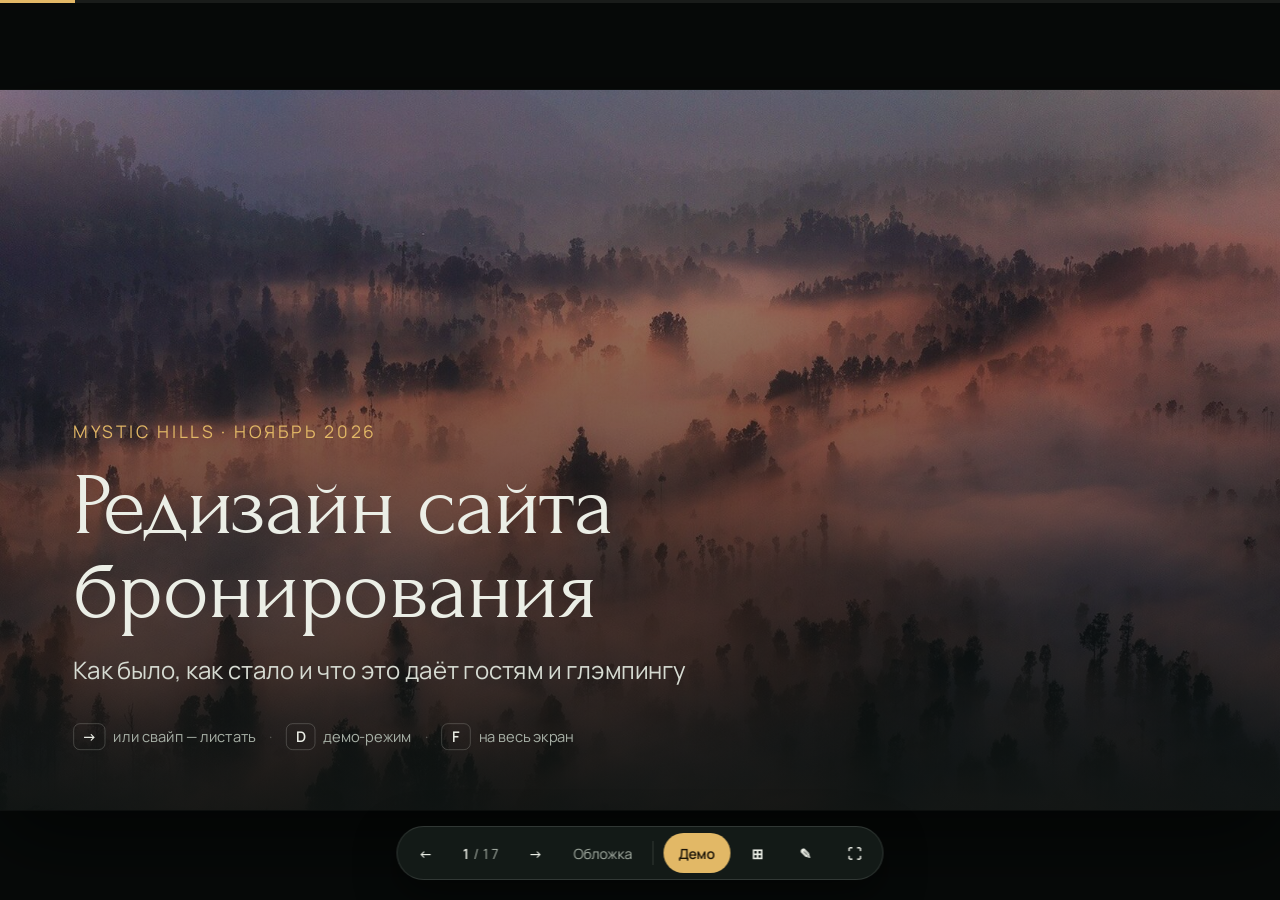
==== index.html @ a3c0964b "Свайпы в презентации: палец, мышь и трекпад, анимация сдвига по направлению Co-Authored-By: Claude F" ====
<!DOCTYPE html>
<html lang="ru">
<head>
<meta charset="utf-8">
<meta name="viewport" content="width=device-width, initial-scale=1, viewport-fit=cover">
<title>Mystic Hills — редизайн сайта бронирования</title>
<meta name="description" content="Презентация редизайна сайта глэмпинга Mystic Hills: как было, как стало, и живой демо-прототип нового сайта.">
<meta property="og:title" content="Mystic Hills — редизайн сайта бронирования">
<meta property="og:description" content="Как было, как стало и что это даёт гостям и глэмпингу. С демо-режимом.">
<meta property="og:image" content="assets/img/hero.jpg">
<link rel="icon" href="assets/img/favicon.svg" type="image/svg+xml">
<link rel="preconnect" href="https://fonts.googleapis.com">
<link rel="preconnect" href="https://fonts.gstatic.com" crossorigin>
<link rel="stylesheet" href="https://fonts.googleapis.com/css2?family=Forum&family=Manrope:wght@400;500;600;700&display=swap">
<link rel="stylesheet" href="assets/css/deck.css?v=3">
</head>
<body>

<div class="progress"><div class="progress__bar" id="progress"></div></div>

<div class="viewport" id="viewport">
  <div class="stage" id="stage">

    <!-- 1 -->
    <section class="slide slide--cover" data-label="Обложка" data-notes="Редизайн сайта бронирования. Сравниваем текущий сайт и новый прототип, затем — преимущества и открытые вопросы.">
      <img src="assets/img/hero.jpg" alt="" class="cover__img">
      <div class="cover__shade"></div>
      <div class="cover__in">
        <div class="eyebrow-xl eyebrow-xl--acc">Mystic Hills · ноябрь 2026</div>
        <h1 class="t1">Редизайн сайта бронирования</h1>
        <p class="cover__lead">Как было, как стало и что это даёт гостям и глэмпингу</p>
        <div class="cover__hint">
          <span class="key">→</span> или свайп — листать <span class="sep">·</span> <span class="key">D</span> демо-режим <span class="sep">·</span> <span class="key">F</span> на весь экран
        </div>
      </div>
    </section>

    <!-- 2 -->
    <section class="slide slide--pad slide--grid2a" data-label="Текущий сайт" data-notes="Пять барьеров на пути гостя к оплате. Каждый из них далее показан на сравнении экранов.">
      <div class="col col--40">
        <div class="eyebrow-xl">Текущий сайт</div>
        <h2 class="t2 t2--lg">Что мешает гостю дойти до оплаты</h2>
        <div class="frame frame--fixed"><img src="assets/img/old/old-prozhivanie.jpg" alt="Текущий каталог" class="shot" style="height:100%;object-position:0 6%"></div>
      </div>
      <ol class="nlist nlist--top">
        <li><span class="num">01</span><span>Бронирование вынесено на отдельную страницу с пустым виджетом Bnovo</span></li>
        <li><span class="num">02</span><span>11 домиков без фильтров, одинаковые кнопки «Подробнее»</span></li>
        <li><span class="num">03</span><span>Занятость не видна до поиска, цена не пересчитывается под даты</span></li>
        <li><span class="num">04</span><span>Допуслуги описаны текстом в правилах, их нельзя добавить к брони</span></li>
        <li><span class="num">05</span><span>Длинные текстовые страницы и мелкий шрифт на телефоне</span></li>
      </ol>
    </section>

    <!-- 3 -->
    <section class="slide slide--pad" data-label="Главная" data-notes="Слева — скриншот текущей главной. Справа — живой прототип: его можно листать прямо в презентации.">
      <div class="head"><h2 class="t2">Главная страница</h2><p class="lead">Один экран вместо плиток-разделов: заголовок, поиск по датам и сразу домики</p></div>
      <div class="two">
        <div class="col">
          <span class="pill pill--was">Было</span>
          <div class="frame"><div class="frame__bar"><i></i><i></i><i></i></div><img src="assets/img/old/old-index.jpg" alt="Текущая главная" class="shot"></div>
        </div>
        <div class="col">
          <span class="pill pill--now">Стало</span>
          <div class="rel">
            <div class="frame"><div class="frame__bar"><i></i><i></i><i></i></div><iframe data-src="demo.html" title="Новая главная" class="web"></iframe></div>
            <div class="phone phone--float"><iframe data-src="demo.html" title="Новая главная, телефон"></iframe></div>
          </div>
        </div>
      </div>
    </section>

    <!-- 4 -->
    <section class="slide slide--pad" data-label="Поиск по датам" data-notes="Форма поиска занимает тот же первый экран, но ведёт в календарь с занятостью, а не в отдельный виджет.">
      <div class="head"><h2 class="t2">Поиск по датам на первом экране</h2><p class="lead lead--700">Заезд, выезд и гости в одной панели; поле промокода перенесено на шаг оплаты</p></div>
      <div class="two">
        <div class="col">
          <span class="pill pill--was">Было</span>
          <div class="frame frame--560"><img src="assets/img/old/old-index.jpg" alt="Текущий поиск" class="shot" style="height:100%;object-position:0 10%"></div>
          <p class="note">Четыре поля и кнопка «Показать наличие». Даты по умолчанию — ближайшая ночь, гостей — один.</p>
        </div>
        <div class="col">
          <span class="pill pill--now">Стало</span>
          <div class="frame frame--560"><iframe data-src="demo.html" title="Новый поиск" class="web web--900"></iframe></div>
          <p class="note">Панель запоминает выбор: после дат карточки домиков показывают цену за весь период и занятость.</p>
        </div>
      </div>
    </section>

    <!-- 5 -->
    <section class="slide slide--pad" data-label="Каталог домиков" data-notes="Каталог на главной, а не на отдельной странице. Быстрые фильтры — чипы над сеткой.">
      <div class="head"><h2 class="t2">Каталог домиков</h2><p class="lead">Крупное фото, тип, вместимость и цена за выбранные даты в каждой карточке</p></div>
      <div class="two">
        <div class="col">
          <span class="pill pill--was">Было</span>
          <div class="frame"><div class="frame__bar"><i></i><i></i><i></i></div><img src="assets/img/old/old-prozhivanie.jpg" alt="Текущий каталог" class="shot" style="object-position:0 4%"></div>
        </div>
        <div class="col">
          <span class="pill pill--now">Стало</span>
          <div class="rel">
            <div class="frame"><div class="frame__bar"><i></i><i></i><i></i></div><iframe data-src="demo.html?scroll=houses" title="Новый каталог" class="web"></iframe></div>
            <div class="phone phone--float"><iframe data-src="demo.html?scroll=houses" title="Новый каталог, телефон"></iframe></div>
          </div>
        </div>
      </div>
    </section>

    <!-- 6 -->
    <section class="slide slide--pad slide--text2phones" data-label="Фильтры" data-notes="На старом сайте фильтров нет. Новая панель — шесть групп, результат пересчитывается сразу.">
      <div class="col col--36">
        <span class="pill pill--now">Новое</span>
        <h2 class="t2">Фильтры каталога</h2>
        <p class="text">На текущем сайте выбор домика — чтение одиннадцати описаний подряд. Теперь гость отсекает лишнее за пару касаний.</p>
        <ul class="ulist">
          <li>Количество гостей</li>
          <li>Можно с собакой или другим питомцем</li>
          <li>Купель, сауна, видовая ванна</li>
          <li>Тип дома: сфера, лодж, вилла, дзен…</li>
          <li>Цена за ночь</li>
          <li>Для двоих / романтика</li>
        </ul>
      </div>
      <div class="phone-wrap phone-wrap--pt"><div class="phone"><iframe data-src="demo.html?scroll=houses" title="Быстрые фильтры"></iframe></div></div>
      <div class="phone-wrap phone-wrap--pt"><div class="phone"><iframe data-src="demo.html?view=filters" title="Панель фильтров"></iframe></div></div>
    </section>

    <!-- 7 -->
    <section class="slide slide--pad" data-label="Карточка домика" data-notes="Старая карточка — длинная страница с плитками оснащения и правилами. Новая — галерея, факты, оснащение и кнопка бронирования внизу экрана.">
      <div class="head"><h2 class="t2">Карточка домика</h2><p class="lead">Галерея, оснащение и цена за даты; кнопка «Забронировать» всегда на экране</p></div>
      <div class="grid-1-2p">
        <div class="col">
          <span class="pill pill--was">Было</span>
          <div class="frame"><img src="assets/img/old/old-sfera.jpg" alt="Текущая страница Сферы" class="shot" style="height:100%"></div>
        </div>
        <div class="col">
          <span class="pill pill--now">Стало</span>
          <div class="phone-wrap"><div class="phone"><iframe data-src="demo.html?view=house&amp;house=sfera" title="Сфера"></iframe></div></div>
        </div>
        <div class="col">
          <span class="pill pill--ghost"></span>
          <div class="phone-wrap"><div class="phone"><iframe data-src="demo.html?view=house&amp;house=lodzh&amp;dates=1" title="Лодж с датами"></iframe></div></div>
        </div>
      </div>
    </section>

    <!-- 8 -->
    <section class="slide slide--pad slide--text2phones" data-label="Календарь" data-notes="Занятые дни зачёркнуты до выбора. После дат — список свободных домиков с ценой за весь период. Занятость пока условная, нужна синхронизация с Bnovo.">
      <div class="col col--36">
        <span class="pill pill--now">Новое</span>
        <h2 class="t2">Календарь и занятость</h2>
        <p class="text">Гость видит занятые дни ещё до выбора домика. Минимальный срок и цена за период считаются автоматически.</p>
        <ul class="ulist">
          <li>Два месяца на экране, занятые даты зачёркнуты</li>
          <li>Выбор диапазона двумя касаниями</li>
          <li>Домики, занятые на эти даты, уходят вниз списка</li>
          <li>Данные о занятости — из Bnovo после интеграции</li>
        </ul>
      </div>
      <div class="phone-wrap phone-wrap--pt"><div class="phone"><iframe data-src="demo.html?view=booking&amp;step=0&amp;house=sfera-kupel" title="Шаг 1 — даты"></iframe></div></div>
      <div class="phone-wrap phone-wrap--pt"><div class="phone"><iframe data-src="demo.html?view=booking&amp;step=1&amp;dates=1" title="Шаг 2 — домик"></iframe></div></div>
    </section>

    <!-- 9 -->
    <section class="slide slide--pad slide--grid1-640" data-label="Бронирование: было" data-notes="Сейчас страница бронирования — заголовок, текст о тарифе и пустой виджет. Выбор домика, гостей и оплата происходят уже на стороне Bnovo.">
      <div class="col">
        <span class="pill pill--was">Было</span>
        <div class="frame frame--800"><div class="frame__bar"><i></i><i></i><i></i></div><img src="assets/img/old/old-booking.jpg" alt="Текущая страница бронирования" class="shot shot--764"></div>
      </div>
      <div class="col col--36" style="padding-top:58px">
        <h2 class="t2">Бронирование: как сейчас</h2>
        <ul class="ulist ulist--20">
          <li>Отдельная страница, на которую гость попадает с любого раздела</li>
          <li>До нажатия «Найти» экран пустой: ни домиков, ни цен</li>
          <li>Дальнейшие шаги — во внешнем виджете, без фото и описаний</li>
          <li>Баня, самовар, украшение домика бронируются по телефону</li>
        </ul>
      </div>
    </section>

    <!-- 10 -->
    <section class="slide slide--pad" data-label="Бронирование: пять шагов" data-notes="Даты → домик → гости → дополнения → оплата. Прогресс сверху, итог снизу. Все шаги внутри сайта.">
      <div class="head">
        <div class="col"><span class="pill pill--now">Стало</span><h2 class="t2">Бронирование: пять шагов внутри сайта</h2></div>
        <p class="lead lead--620">Даты · Домик · Гости · Дополнения · Оплата. Итоговая сумма пересчитывается на каждом шаге</p>
      </div>
      <div class="phones4">
        <div class="col col--16"><div class="cap">Шаг 3 · Гости</div><div class="phone-wrap"><div class="phone"><iframe data-src="demo.html?view=booking&amp;step=2&amp;house=sfera-kupel&amp;dates=1" title="Шаг 3 — гости"></iframe></div></div></div>
        <div class="col col--16"><div class="cap">Шаг 4 · Дополнения</div><div class="phone-wrap"><div class="phone"><iframe data-src="demo.html?view=booking&amp;step=3&amp;house=sfera-kupel&amp;dates=1&amp;extras=1" title="Шаг 4 — дополнения"></iframe></div></div></div>
        <div class="col col--16"><div class="cap">Шаг 5 · Оплата</div><div class="phone-wrap"><div class="phone"><iframe data-src="demo.html?view=booking&amp;step=4&amp;house=sfera-kupel&amp;dates=1&amp;extras=1&amp;name=1" title="Шаг 5 — оплата"></iframe></div></div></div>
        <div class="col col--16"><div class="cap">Подтверждение</div><div class="phone-wrap"><div class="phone"><iframe data-src="demo.html?view=booking&amp;step=5&amp;house=sfera-kupel&amp;dates=1&amp;extras=1&amp;name=1&amp;no=1" title="Подтверждение"></iframe></div></div></div>
      </div>
    </section>

    <!-- 11 -->
    <section class="slide slide--pad slide--grid1-328" data-label="Допуслуги" data-notes="Дополнения встроены в бронь: баня, самовар, украшение, травы в купель, пикник, проектор, поздний заезд. Это прямой рост среднего чека без звонков администратору.">
      <div class="col col--36">
        <span class="pill pill--now">Новое</span>
        <h2 class="t2">Дополнения к отдыху в процессе брони</h2>
        <p class="text">Сейчас эти услуги упомянуты в правилах пребывания и заказываются по телефону. В новом флоу они добавляются одним касанием и попадают в итог.</p>
        <div class="prices">
          <div class="prices__r"><span>Баня на озере, 2 часа</span><span class="muted">7 000 ₽</span></div>
          <div class="prices__r"><span>Набор для пикника</span><span class="muted">3 000 ₽</span></div>
          <div class="prices__r"><span>Самовар на дровах</span><span class="muted">2 000 ₽</span></div>
          <div class="prices__r"><span>Проектор в домик</span><span class="muted">2 000 ₽ / сутки</span></div>
          <div class="prices__r prices__r--last"><span>Романтическое украшение</span><span class="muted">3 000 ₽</span></div>
          <div class="prices__r prices__r--last"><span>Поздний заезд</span><span class="muted">1 500 ₽</span></div>
        </div>
        <p class="note">Цены — с текущего сайта, уточняются перед запуском.</p>
      </div>
      <div class="phone-wrap phone-wrap--pt"><div class="phone"><iframe data-src="demo.html?view=booking&amp;step=3&amp;house=lodzh&amp;dates=1&amp;extras=1" title="Дополнения"></iframe></div></div>
    </section>

    <!-- 12 -->
    <section class="slide slide--pad" data-label="Баня" data-notes="Баня на старом сайте — страница правил без фото и цены. Теперь это раздел главной: фото, время, стоимость и кнопка в бронь.">
      <div class="head"><h2 class="t2">Баня на озере</h2><p class="lead">Фото, часы работы и цена на одном экране; правила — отдельной ссылкой</p></div>
      <div class="two">
        <div class="col"><span class="pill pill--was">Было</span><div class="frame"><div class="frame__bar"><i></i><i></i><i></i></div><img src="assets/img/old/old-banya.jpg" alt="Текущая страница бани" class="shot"></div></div>
        <div class="col"><span class="pill pill--now">Стало</span><div class="frame"><div class="frame__bar"><i></i><i></i><i></i></div><iframe data-src="demo.html?scroll=banya" title="Баня" class="web"></iframe></div></div>
      </div>
    </section>

    <!-- 13 -->
    <section class="slide slide--pad" data-label="Ресторан" data-notes="Ресторан: вместо длинной страницы с галереей — компактный блок с режимом, завтраками, доставкой в домик и ссылкой на меню.">
      <div class="head"><h2 class="t2">Ресторан</h2><p class="lead">Режим работы, завтраки и доставка в домик — цифрами, а не абзацами</p></div>
      <div class="two">
        <div class="col"><span class="pill pill--was">Было</span><div class="frame"><div class="frame__bar"><i></i><i></i><i></i></div><img src="assets/img/old/old-cafe.jpg" alt="Текущая страница ресторана" class="shot" style="object-position:0 12%"></div></div>
        <div class="col">
          <span class="pill pill--now">Стало</span>
          <div class="rel">
            <div class="frame"><div class="frame__bar"><i></i><i></i><i></i></div><iframe data-src="demo.html?scroll=cafe" title="Ресторан" class="web"></iframe></div>
            <div class="phone phone--float"><iframe data-src="demo.html?scroll=cafe" title="Ресторан, телефон"></iframe></div>
          </div>
        </div>
      </div>
    </section>

    <!-- 14 -->
    <section class="slide slide--pad" data-label="Контакты" data-notes="Блок «Как добраться» на старом сайте повторяется на каждой странице вместе с реквизитами. Теперь — один раздел с маршрутом, телефонами и мессенджерами.">
      <div class="head"><h2 class="t2">Контакты и как добраться</h2><p class="lead">Маршрут, телефоны и мессенджеры в одном блоке; реквизиты — в подвале</p></div>
      <div class="two">
        <div class="col"><span class="pill pill--was">Было</span><div class="frame"><div class="frame__bar"><i></i><i></i><i></i></div><img src="assets/img/old/old-index.jpg" alt="Текущий блок контактов" class="shot" style="object-position:0 62%"></div></div>
        <div class="col"><span class="pill pill--now">Стало</span><div class="frame"><div class="frame__bar"><i></i><i></i><i></i></div><iframe data-src="demo.html?scroll=contacts" title="Контакты" class="web"></iframe></div></div>
      </div>
    </section>

    <!-- 15 -->
    <section class="slide slide--pad" data-label="Мобильная версия" data-notes="Весь путь гостя проходится на телефоне: главная, каталог, домик, оплата. Кнопки не меньше 44 пикселей, итог брони всегда внизу экрана.">
      <div class="head"><h2 class="t2">Мобильная версия как основа</h2><p class="lead lead--700">Весь путь от главной до оплаты проходится одной рукой</p></div>
      <div class="phones4">
        <div class="col col--16"><div class="cap">Главная</div><div class="phone-wrap"><div class="phone"><iframe data-src="demo.html" title="Главная"></iframe></div></div></div>
        <div class="col col--16"><div class="cap">Меню</div><div class="phone-wrap"><div class="phone"><iframe data-src="demo.html?view=menu" title="Меню"></iframe></div></div></div>
        <div class="col col--16"><div class="cap">Домик</div><div class="phone-wrap"><div class="phone"><iframe data-src="demo.html?view=house&amp;house=dzen&amp;dates=1" title="Домик"></iframe></div></div></div>
        <div class="col col--16"><div class="cap">Оплата</div><div class="phone-wrap"><div class="phone"><iframe data-src="demo.html?view=booking&amp;step=4&amp;house=dzen&amp;dates=1&amp;name=1" title="Оплата"></iframe></div></div></div>
      </div>
    </section>

    <!-- 16 -->
    <section class="slide slide--pad slide--alt slide--feats" data-label="Преимущества" data-notes="Итог по гостю и по бизнесу. Главное — весь путь до оплаты внутри сайта и допуслуги в чеке.">
      <h2 class="t2 t2--lg">Преимущества нового дизайна</h2>
      <div class="feats">
        <div class="feat"><div class="feat__t">Путь до оплаты внутри сайта</div><p>Пять понятных шагов вместо перехода во внешний виджет без фото и описаний.</p></div>
        <div class="feat"><div class="feat__t">Занятость и цена видны сразу</div><p>Календарь с занятыми днями, цена за период в каждой карточке, занятые домики уходят вниз.</p></div>
        <div class="feat"><div class="feat__t">Фильтры вместо чтения 11 описаний</div><p>Гости, питомцы, купель или сауна, тип дома, цена, романтика.</p></div>
        <div class="feat"><div class="feat__t">Допуслуги в чеке</div><p>Баня, самовар, украшение и пикник добавляются при бронировании, а не по звонку администратору.</p></div>
        <div class="feat"><div class="feat__t">Телефон как основной экран</div><p>Крупные кнопки, итог брони закреплён внизу, один сайт для всех устройств.</p></div>
        <div class="feat"><div class="feat__t">Единый стиль и меньше страниц</div><p>Одна длинная главная с якорным меню вместо восьми разделов с повторяющимися блоками.</p></div>
      </div>
    </section>

    <!-- 17 -->
    <section class="slide slide--pad slide--grid2b" data-label="Открытые вопросы" data-notes="Что нужно от команды глэмпинга, чтобы довести прототип до запуска.">
      <div class="col col--36">
        <div class="eyebrow-xl eyebrow-xl--acc">Следующий шаг</div>
        <h2 class="t2 t2--lg">Что нужно для запуска</h2>
        <p class="text">Прототип рабочий: все экраны и шаги бронирования кликабельны. Для запуска не хватает данных и нескольких решений.</p>
        <div class="cta-row">
          <button class="cta" data-demo>Открыть демо сайта →</button>
          <a href="demo.html" target="_blank" rel="noopener" class="cta cta--ghost">В новой вкладке</a>
        </div>
        <a href="variants/" class="cta-link">Альтернативные направления главной: «Туман» и «Арт-объект» →</a>
      </div>
      <ol class="nlist nlist--sm">
        <li><span class="num">01</span><span>Интеграция с Bnovo: цены, занятость, передача брони</span></li>
        <li><span class="num">02</span><span>Логика оплаты: полная сумма или предоплата</span></li>
        <li><span class="num">03</span><span>Проверка фото по домикам и снимки купели для Сфер</span></li>
        <li><span class="num">04</span><span>Светлая версия логотипа для тёмного фона</span></li>
        <li><span class="num">05</span><span>Актуальные цены допуслуг и правила отмены</span></li>
      </ol>
    </section>

  </div>
</div>

<!-- панель управления -->
<div class="hud" id="hud">
  <button class="hud__btn" id="prev" title="Назад (←)">←</button>
  <div class="hud__count"><span id="cur">1</span> / <span id="total">17</span></div>
  <button class="hud__btn" id="next" title="Далее (→)">→</button>
  <span class="hud__label" id="label"></span>
  <span class="hud__sep"></span>
  <button class="hud__btn hud__btn--acc" id="demo-btn" data-demo title="Демо-режим (D)">Демо</button>
  <button class="hud__btn" id="overview-btn" title="Все слайды (O)">⊞</button>
  <button class="hud__btn" id="notes-btn" title="Заметки (N)">✎</button>
  <button class="hud__btn" id="fs-btn" title="На весь экран (F)">⛶</button>
</div>

<!-- заметки докладчика -->
<aside class="notes" id="notes" hidden><div class="notes__t">Заметки</div><div id="notes-text"></div></aside>

<!-- обзор слайдов -->
<div class="overview" id="overview" hidden>
  <div class="overview__head"><div class="overview__t">Все слайды</div><button class="hud__btn" id="overview-close">Закрыть</button></div>
  <div class="overview__grid" id="overview-grid"></div>
</div>

<!-- демо-режим -->
<div class="demo" id="demo" hidden>
  <div class="demo__bar">
    <div class="demo__title">Демо-режим · прототип нового сайта</div>
    <div class="demo__devices" id="devices">
      <button data-dev="phone" class="on">Телефон</button>
      <button data-dev="tablet">Планшет</button>
      <button data-dev="desktop">Десктоп</button>
    </div>
    <div class="demo__actions">
      <button class="hud__btn" id="demo-reload" title="Начать заново">↻</button>
      <a class="hud__btn" href="demo.html" target="_blank" rel="noopener">В новой вкладке ↗</a>
      <button class="hud__btn" id="demo-close" title="Закрыть (Esc)">Закрыть ✕</button>
    </div>
  </div>
  <div class="demo__stage" id="demo-stage"><div class="demo__device" id="demo-device"></div></div>
</div>

<div class="toast" id="toast" hidden>Поверните телефон горизонтально — слайды станут крупнее. <button id="toast-close">Понятно</button></div>

<script src="assets/js/deck.js?v=3"></script>
</body>
</html>
---- assets/css/deck.css ----
/* Mystic Hills — презентация. Слайды авторские 1920×1080, масштабируются под окно. */
:root{--bg:#070a09;--slide:#0e1311;--slide2:#161d1a;--fg:#ebeee6;--fg2:#d6dbd2;--fg3:#c9cfc6;--muted:#a7b0a6;--acc:#e2b866;--accfg:#1b1408;--line:rgba(235,238,230,0.14)}
*{box-sizing:border-box}
[hidden]{display:none!important}
html,body{margin:0;height:100%;background:var(--bg);color:var(--fg);-webkit-font-smoothing:antialiased;overflow:hidden}
body{font-family:'Manrope',sans-serif}
a{color:var(--acc);text-decoration:none}
button{font-family:inherit;cursor:pointer}

.progress{position:fixed;top:0;left:0;right:0;height:3px;z-index:30;background:rgba(235,238,230,0.08)}
.progress__bar{height:100%;background:var(--acc);width:0;transition:width .3s}

.slide img{-webkit-user-drag:none;user-drag:none}
.viewport{position:fixed;inset:0;display:flex;align-items:center;justify-content:center;touch-action:none;user-select:none;-webkit-user-select:none}
.stage{position:relative;width:1920px;height:1080px;flex:none;transform-origin:center center;background:var(--slide);box-shadow:0 0 0 1px rgba(235,238,230,0.06),0 40px 120px rgba(0,0,0,0.6)}

.slide{position:absolute;inset:0;width:1920px;height:1080px;background:var(--slide);color:var(--fg);overflow:hidden;opacity:0;visibility:hidden;transition:opacity .35s ease,visibility 0s linear .35s}
.slide.active{opacity:1;visibility:visible;transition:opacity .35s ease}
.slide.active.from-right{animation:inR .4s cubic-bezier(.2,.7,.2,1)}
.slide.active.from-left{animation:inL .4s cubic-bezier(.2,.7,.2,1)}
@keyframes inR{from{transform:translateX(60px);opacity:0}to{transform:none;opacity:1}}
@keyframes inL{from{transform:translateX(-60px);opacity:0}to{transform:none;opacity:1}}
@media (prefers-reduced-motion:reduce){.slide.active.from-right,.slide.active.from-left{animation:none}}
.slide--pad{padding:90px 110px 80px;display:flex;flex-direction:column;gap:36px}
.slide--alt{background:var(--slide2)}

/* типографика */
.serif,.t1,.t2,.num,.feat__t{font-family:'Forum',serif;font-weight:400}
.t1{margin:0;font-size:132px;line-height:0.95;letter-spacing:-0.01em;max-width:1300px}
.t2{margin:0;font-size:68px;line-height:1}
.t2--lg{font-size:76px;line-height:1.02}
.eyebrow-xl{font-size:26px;letter-spacing:0.14em;text-transform:uppercase;color:var(--muted)}
.eyebrow-xl--acc{color:var(--acc);letter-spacing:0.16em}
.lead{margin:0;font-size:28px;color:var(--muted);max-width:760px;text-align:right;text-wrap:pretty}
.lead--700{max-width:700px}.lead--620{max-width:620px}
.text{margin:0;font-size:30px;color:var(--fg2);line-height:1.4;text-wrap:pretty}
.note{margin:0;font-size:28px;color:var(--muted);line-height:1.4;text-wrap:pretty}
.muted{color:var(--muted)}
.cap{font-size:26px;color:var(--muted)}
.head{display:flex;align-items:flex-end;justify-content:space-between;gap:40px}

/* раскладки */
.col{display:flex;flex-direction:column;gap:18px;min-width:0}
.col--16{gap:16px}.col--36{gap:36px}.col--40{gap:40px}
.two{display:grid;grid-template-columns:minmax(0,1fr) minmax(0,1fr);gap:100px}
.rel{position:relative;height:700px}
.slide--grid2a{padding:100px 110px 80px;display:grid;grid-template-columns:760px 1fr;gap:100px;align-items:start}
.slide--grid2b{padding:100px 110px 80px;display:grid;grid-template-columns:minmax(0,1fr) minmax(0,1fr);gap:100px;align-items:start}
.slide--text2phones{display:grid;grid-template-columns:minmax(0,1fr) 328px 328px;gap:80px;align-items:start}
.slide--grid1-640{display:grid;grid-template-columns:1fr 640px;gap:100px;align-items:start}
.slide--grid1-328{display:grid;grid-template-columns:1fr 328px;gap:100px;align-items:start}
.slide--feats{padding:100px 110px 80px;gap:56px}
.grid-1-2p{display:grid;grid-template-columns:minmax(0,1fr) 328px 328px;gap:80px;align-items:start}
.phones4{display:grid;grid-template-columns:repeat(4,328px);justify-content:space-between;align-items:start}

/* метки */
.pill{align-self:flex-start;height:40px;padding:0 18px;border-radius:999px;font-size:24px;font-weight:600;display:inline-flex;align-items:center}
.pill--was{border:1px solid rgba(235,238,230,0.25);color:var(--muted)}
.pill--now{background:var(--acc);color:var(--accfg)}
.pill--ghost{visibility:hidden}

/* рамки */
.frame{height:700px;border-radius:16px;overflow:hidden;border:1px solid var(--line);background:var(--slide2)}
.frame--560{height:560px}.frame--800{height:800px}
.frame--fixed{width:760px;height:520px;margin-top:12px}
.frame__bar{height:36px;background:#1c2320;display:flex;align-items:center;gap:8px;padding:0 14px}
.frame__bar i{width:10px;height:10px;border-radius:50%;background:#3a433f}
.shot{display:block;width:100%;height:664px;object-fit:cover;object-position:top}
.shot--764{height:764px}
.web{width:1280px;height:1064px;transform:scale(0.625);transform-origin:top left;border:0;display:block;background:var(--slide)}
.web--900{height:900px}
.phone{width:410px;height:884px;border-radius:52px;border:10px solid #262d29;background:var(--slide);overflow:hidden;box-shadow:0 30px 80px rgba(0,0,0,0.6)}
.phone iframe{width:390px;height:864px;border:0;display:block;background:var(--slide)}
.phone-wrap{width:328px;height:707px}
.phone-wrap .phone{transform:scale(0.8);transform-origin:top left}
.phone-wrap--pt{padding-top:40px;box-sizing:content-box}
.phone--float{position:absolute;right:-30px;bottom:-30px;transform:scale(0.5);transform-origin:bottom right}

/* списки */
.nlist{margin:0;padding:0;list-style:none;display:flex;flex-direction:column;font-size:32px;line-height:1.35}
.nlist--top{padding-top:88px}
.nlist li{display:grid;grid-template-columns:72px 1fr;gap:16px;padding:30px 0;border-top:1px solid var(--line)}
.nlist li:last-child{border-bottom:1px solid var(--line)}
.nlist .num{font-size:44px;color:var(--acc);line-height:1}
.nlist--sm{font-size:30px;padding-top:12px}
.nlist--sm li{padding:26px 0}
.nlist--sm .num{font-size:40px}
.ulist{margin:0;padding:0;list-style:none;display:flex;flex-direction:column;font-size:30px;line-height:1.35}
.ulist li{padding:18px 0;border-top:1px solid var(--line)}
.ulist li:last-child{border-bottom:1px solid var(--line)}
.ulist--20{color:var(--fg2)}.ulist--20 li{padding:20px 0}
.prices{display:grid;grid-template-columns:1fr 1fr;gap:0 60px;font-size:30px;line-height:1.35}
.prices__r{padding:18px 0;border-top:1px solid var(--line);display:flex;justify-content:space-between;gap:20px}
.prices__r--last{border-bottom:1px solid var(--line)}
.feats{display:grid;grid-template-columns:repeat(3,1fr);gap:48px 80px}
.feat{display:flex;flex-direction:column;gap:14px;padding-top:24px;border-top:1px solid rgba(235,238,230,0.2)}
.feat__t{font-size:40px;line-height:1.1}
.feat p{margin:0;font-size:28px;color:var(--fg3);line-height:1.4;text-wrap:pretty}

/* обложка */
.cover__img{position:absolute;inset:0;width:100%;height:100%;object-fit:cover}
.cover__shade{position:absolute;inset:0;background:linear-gradient(180deg,rgba(14,19,17,0.3) 0%,rgba(14,19,17,0.55) 50%,rgba(14,19,17,0.95) 100%)}
.cover__in{position:absolute;inset:0;padding:100px 110px 90px;display:flex;flex-direction:column;justify-content:flex-end;gap:32px}
.cover__lead{margin:0;font-size:36px;color:var(--fg2);max-width:1100px;text-wrap:pretty}
.cover__hint{margin-top:24px;font-size:22px;color:var(--muted);display:flex;align-items:center;gap:12px}
.key{display:inline-flex;align-items:center;justify-content:center;min-width:44px;height:40px;padding:0 12px;border-radius:10px;border:1px solid rgba(235,238,230,0.3);font-weight:600;color:var(--fg)}
.sep{opacity:.4;margin:0 8px}

/* CTA */
.cta-row{display:flex;gap:16px;margin-top:12px;flex-wrap:wrap}
.cta{height:88px;padding:0 48px;border-radius:999px;border:none;background:var(--acc);color:var(--accfg);font-size:32px;font-weight:600;display:inline-flex;align-items:center;gap:16px}
.cta:hover{background:#ecc97f;color:var(--accfg)}
.cta--ghost{background:transparent;border:1px solid rgba(235,238,230,0.3);color:var(--fg)}
.cta--ghost:hover{background:rgba(235,238,230,0.06);color:var(--fg)}
.cta-link{font-size:26px;color:var(--acc)}
.cta-link:hover{color:#ecc97f}

/* HUD */
.hud{position:fixed;left:50%;bottom:20px;transform:translateX(-50%);z-index:40;display:flex;align-items:center;gap:6px;padding:6px;border-radius:999px;background:rgba(22,29,26,0.9);backdrop-filter:blur(12px);border:1px solid rgba(235,238,230,0.14);box-shadow:0 12px 40px rgba(0,0,0,0.5);transition:opacity .4s;max-width:calc(100vw - 24px);font-size:14px}
.hud.idle{opacity:0;pointer-events:none}
.hud__btn{height:40px;min-width:40px;padding:0 14px;border-radius:999px;border:1px solid transparent;background:transparent;color:var(--fg);font-size:14px;font-weight:600;display:inline-flex;align-items:center;justify-content:center;gap:6px;white-space:nowrap}
.hud__btn:hover{background:rgba(235,238,230,0.08)}
.hud__btn--acc{background:var(--acc);color:var(--accfg)}
.hud__btn--acc:hover{background:#ecc97f}
.hud__count{padding:0 8px;font-variant-numeric:tabular-nums;color:var(--muted)}
.hud__count #cur{color:var(--fg);font-weight:600}
.hud__label{padding:0 10px;color:var(--muted);max-width:220px;overflow:hidden;text-overflow:ellipsis;white-space:nowrap}
.hud__sep{width:1px;height:24px;background:rgba(235,238,230,0.14);margin:0 4px}
@media (max-width:720px){.hud__label,.hud__sep,#notes-btn,#overview-btn{display:none}}

.notes{position:fixed;right:20px;bottom:84px;z-index:35;width:min(420px,calc(100vw - 40px));max-height:40vh;overflow:auto;padding:16px 18px;border-radius:16px;background:rgba(22,29,26,0.96);border:1px solid rgba(235,238,230,0.14);color:var(--fg2);font-size:15px;line-height:1.5;box-shadow:0 12px 40px rgba(0,0,0,0.5)}
.notes__t{font-size:12px;letter-spacing:.12em;text-transform:uppercase;color:var(--acc);margin-bottom:8px}

.overview{position:fixed;inset:0;z-index:50;background:rgba(7,10,9,0.96);backdrop-filter:blur(10px);display:flex;flex-direction:column;overflow:auto}
.overview__head{display:flex;align-items:center;justify-content:space-between;padding:16px 24px;border-bottom:1px solid var(--line);position:sticky;top:0;background:rgba(7,10,9,0.9)}
.overview__t{font-family:'Forum',serif;font-size:24px}
.overview__grid{display:grid;grid-template-columns:repeat(auto-fill,minmax(260px,1fr));gap:20px;padding:24px}
.thumb{display:flex;flex-direction:column;gap:8px;background:none;border:none;color:var(--fg);text-align:left;padding:0}
.thumb__box{position:relative;width:100%;aspect-ratio:16/9;overflow:hidden;border-radius:10px;border:1px solid var(--line);background:var(--slide)}
.thumb.on .thumb__box{border-color:var(--acc);box-shadow:0 0 0 2px var(--acc)}
.thumb__box .slide{opacity:1;visibility:visible;transform-origin:top left;pointer-events:none}
.thumb__cap{font-size:14px;color:var(--muted)}
.thumb__cap b{color:var(--fg);font-weight:600;margin-right:6px}
.thumb .iframe-ph{background:repeating-linear-gradient(135deg,#161d1a 0 12px,#1a221e 12px 24px)}

/* демо-режим */
.demo{position:fixed;inset:0;z-index:60;background:rgba(7,10,9,0.97);display:flex;flex-direction:column}
.demo__bar{flex:none;display:flex;align-items:center;justify-content:space-between;gap:12px;padding:10px 16px;border-bottom:1px solid var(--line);flex-wrap:wrap}
.demo__title{font-family:'Forum',serif;font-size:20px}
.demo__devices{display:flex;gap:4px;padding:4px;border-radius:999px;background:rgba(235,238,230,0.06)}
.demo__devices button{height:36px;padding:0 16px;border-radius:999px;border:none;background:transparent;color:var(--fg);font-size:14px;font-weight:600}
.demo__devices button.on{background:var(--fg);color:var(--slide)}
.demo__actions{display:flex;gap:4px;align-items:center}
.demo__stage{flex:1;min-height:0;display:flex;align-items:center;justify-content:center;padding:16px;overflow:hidden}
.demo__device{flex:none;transform-origin:center center;background:var(--slide);overflow:hidden;box-shadow:0 30px 80px rgba(0,0,0,0.6);transition:width .3s,height .3s,border-radius .3s}
.demo__device iframe{width:100%;height:100%;border:0;display:block;background:var(--slide)}
.demo__device.phone{border-radius:52px;border:10px solid #262d29}
.demo__device.tablet{border-radius:28px;border:12px solid #262d29}
.demo__device.desktop{border-radius:12px;border:1px solid var(--line)}
@media (max-width:720px){.demo__title{display:none}}

.toast{position:fixed;left:12px;right:12px;bottom:84px;z-index:45;padding:12px 16px;border-radius:14px;background:rgba(226,184,102,0.96);color:var(--accfg);font-size:14px;font-weight:600;display:flex;gap:12px;align-items:center;justify-content:space-between}
.toast button{height:32px;padding:0 12px;border-radius:999px;border:none;background:var(--accfg);color:var(--acc);font-weight:600;font-size:13px}
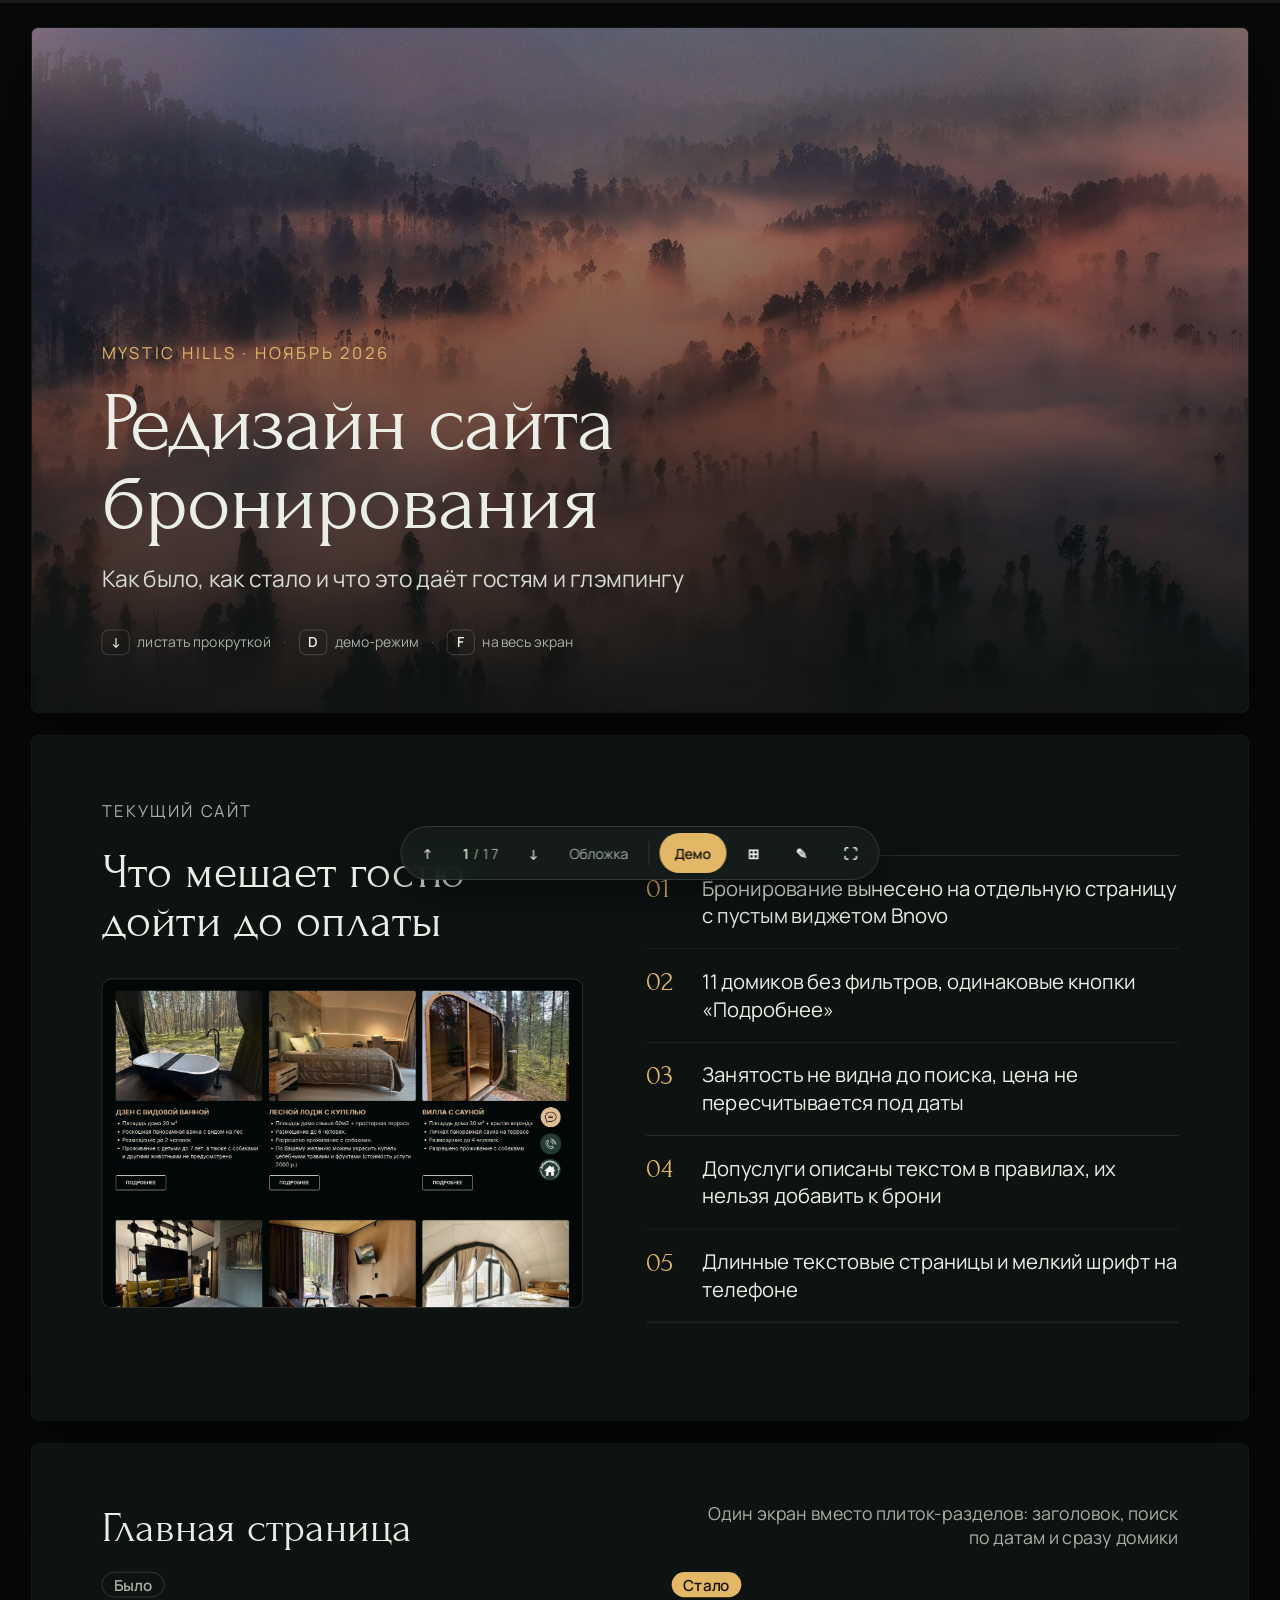
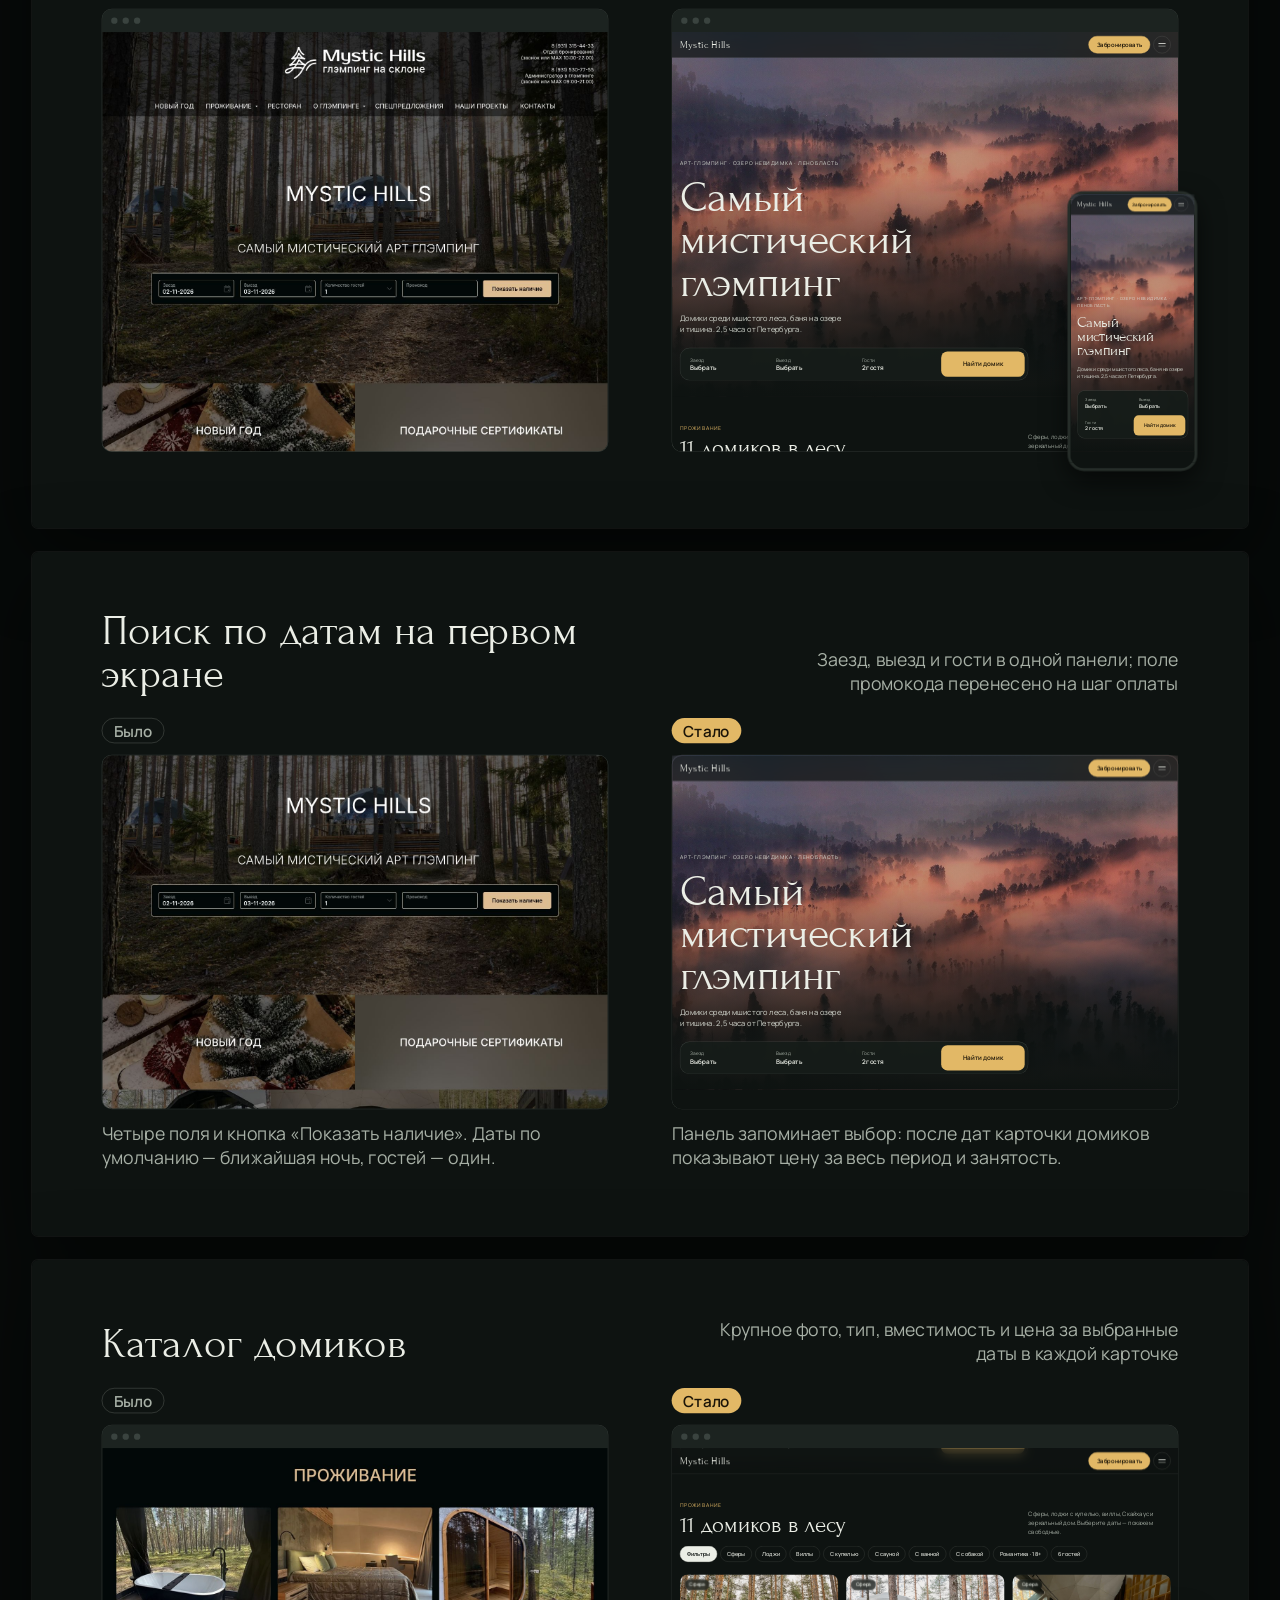
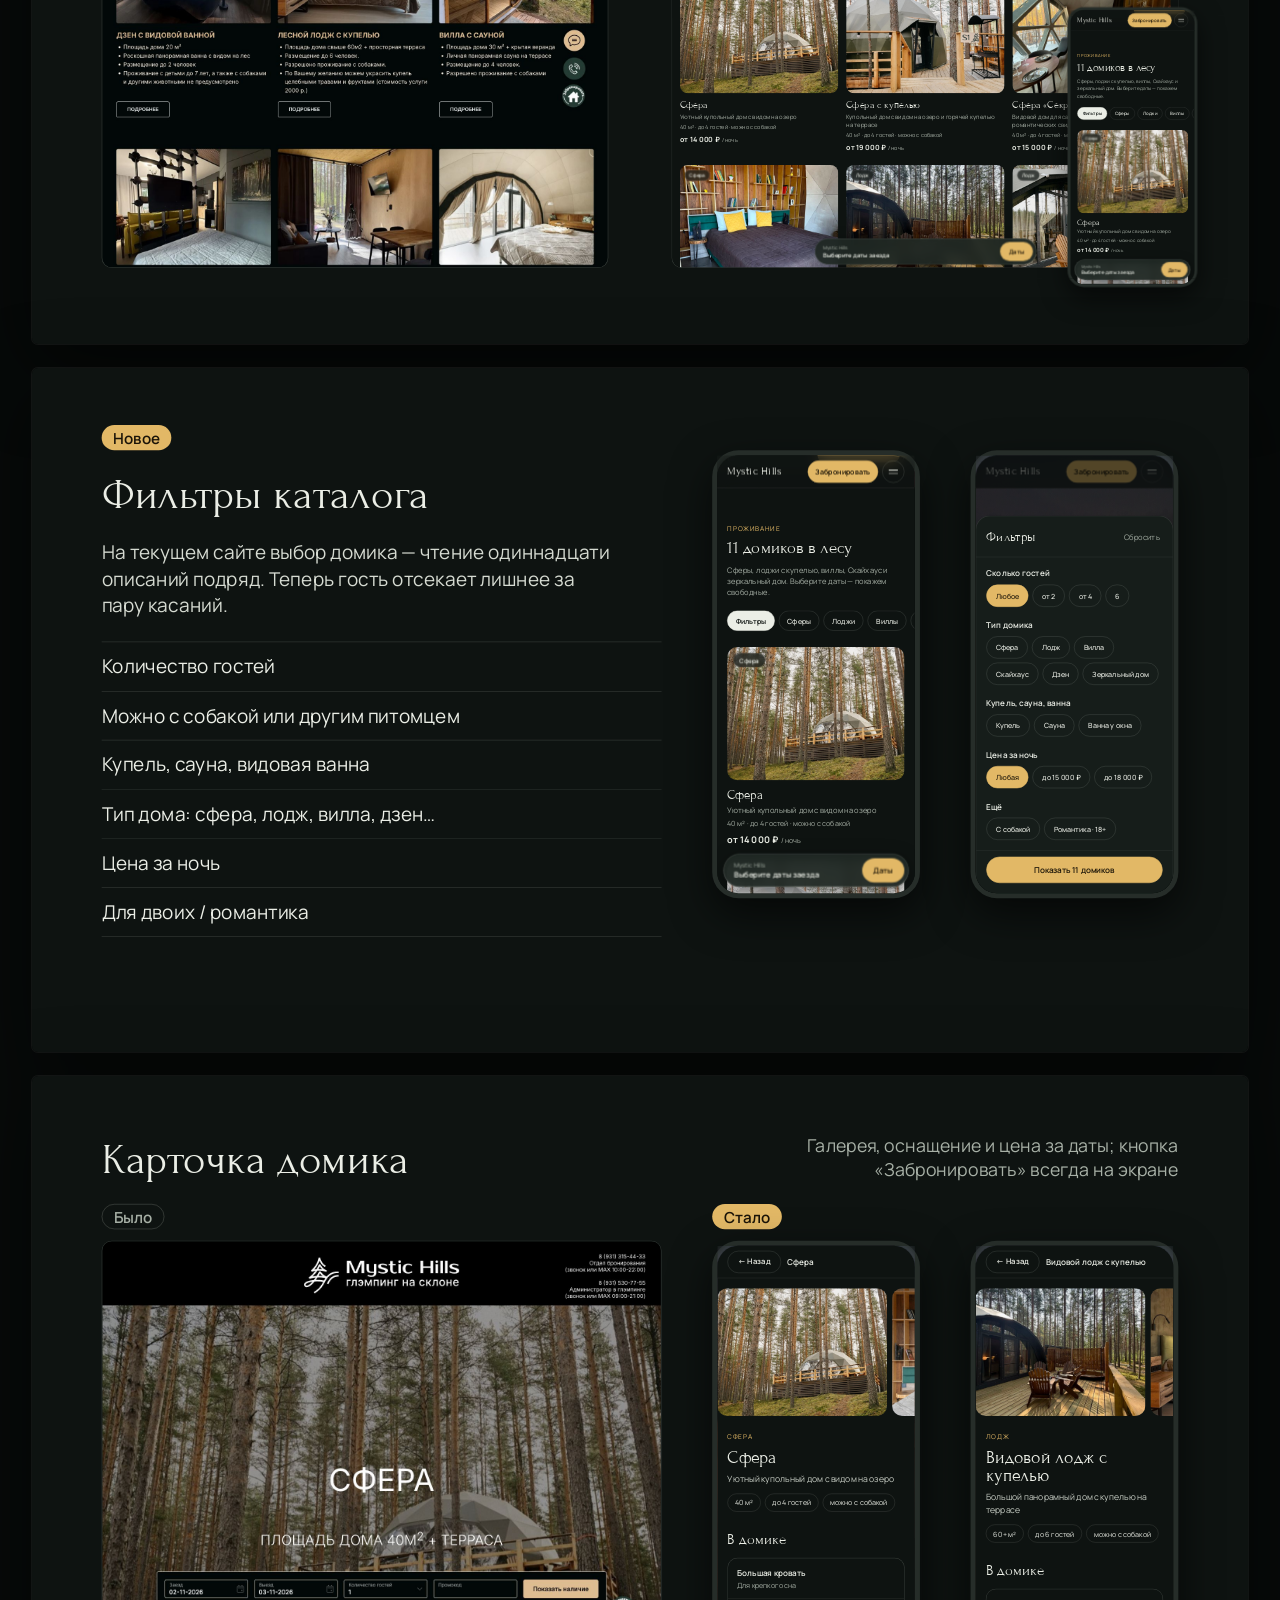
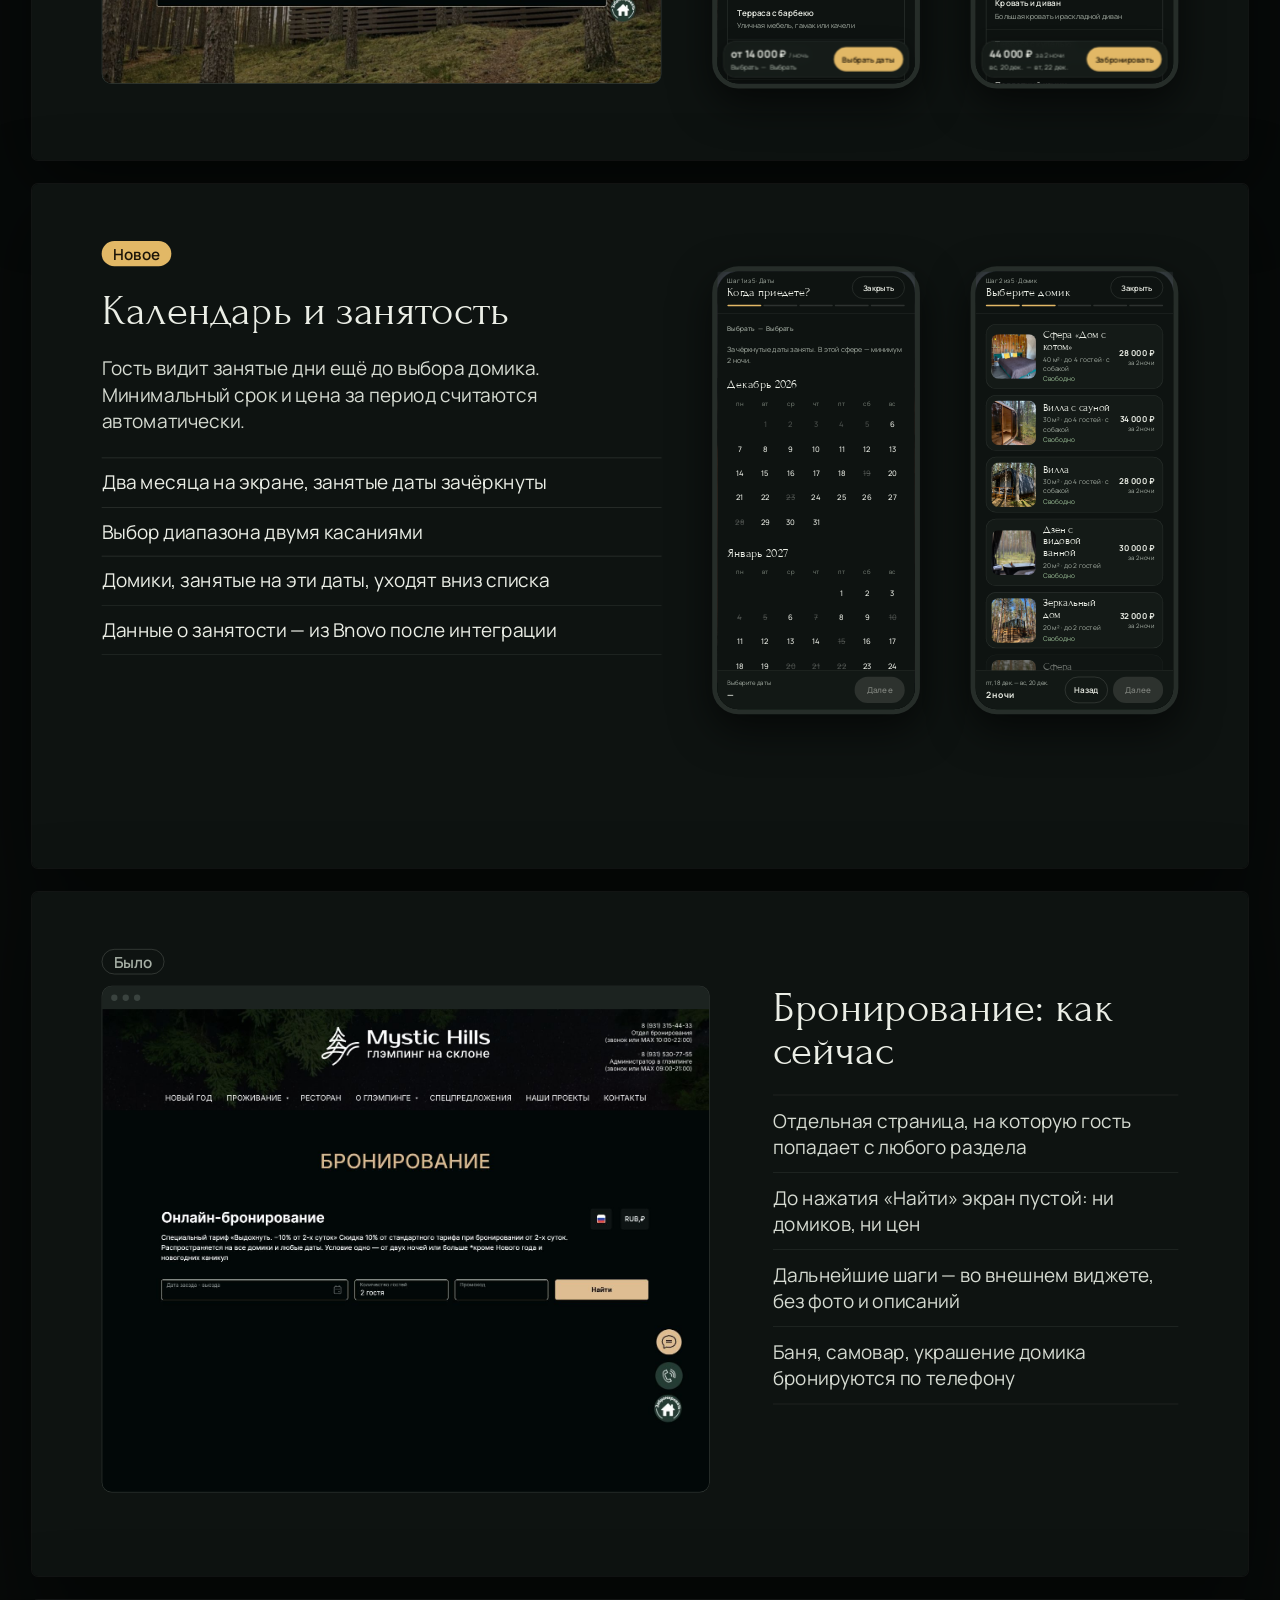
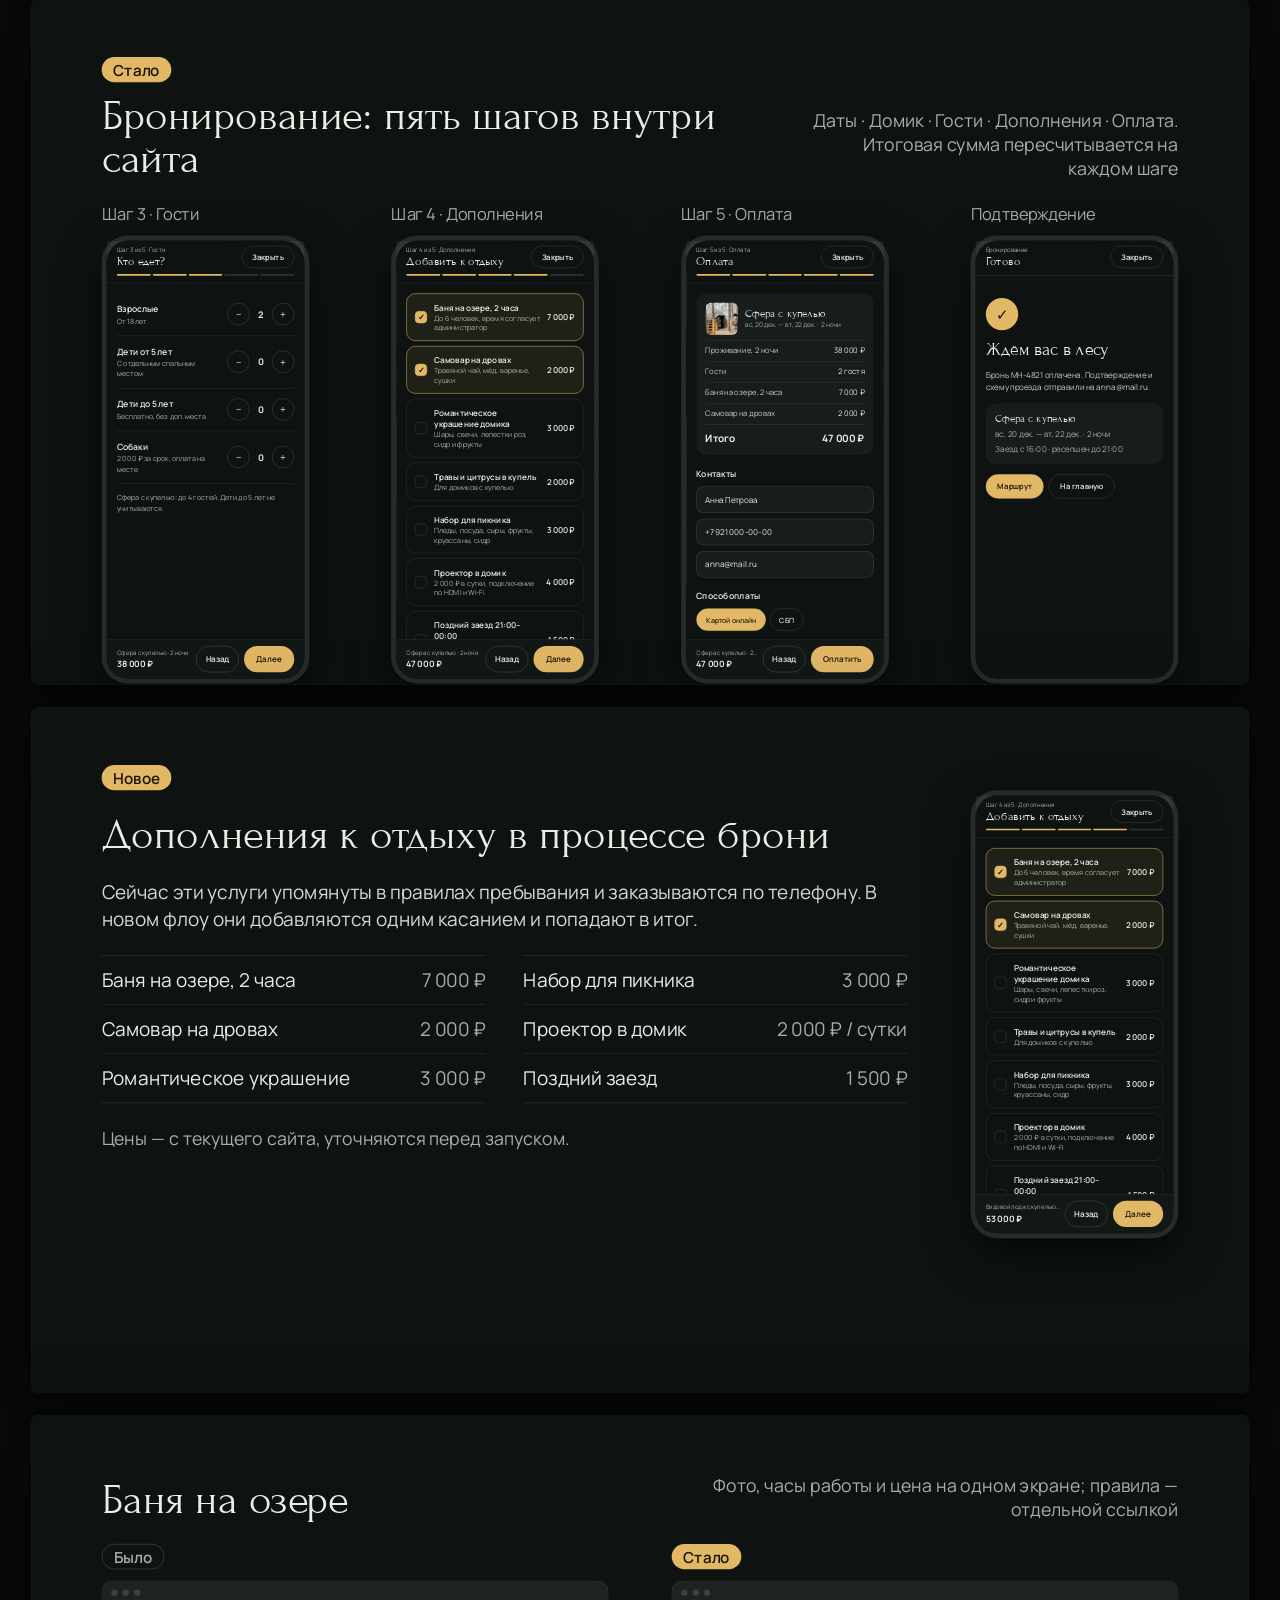
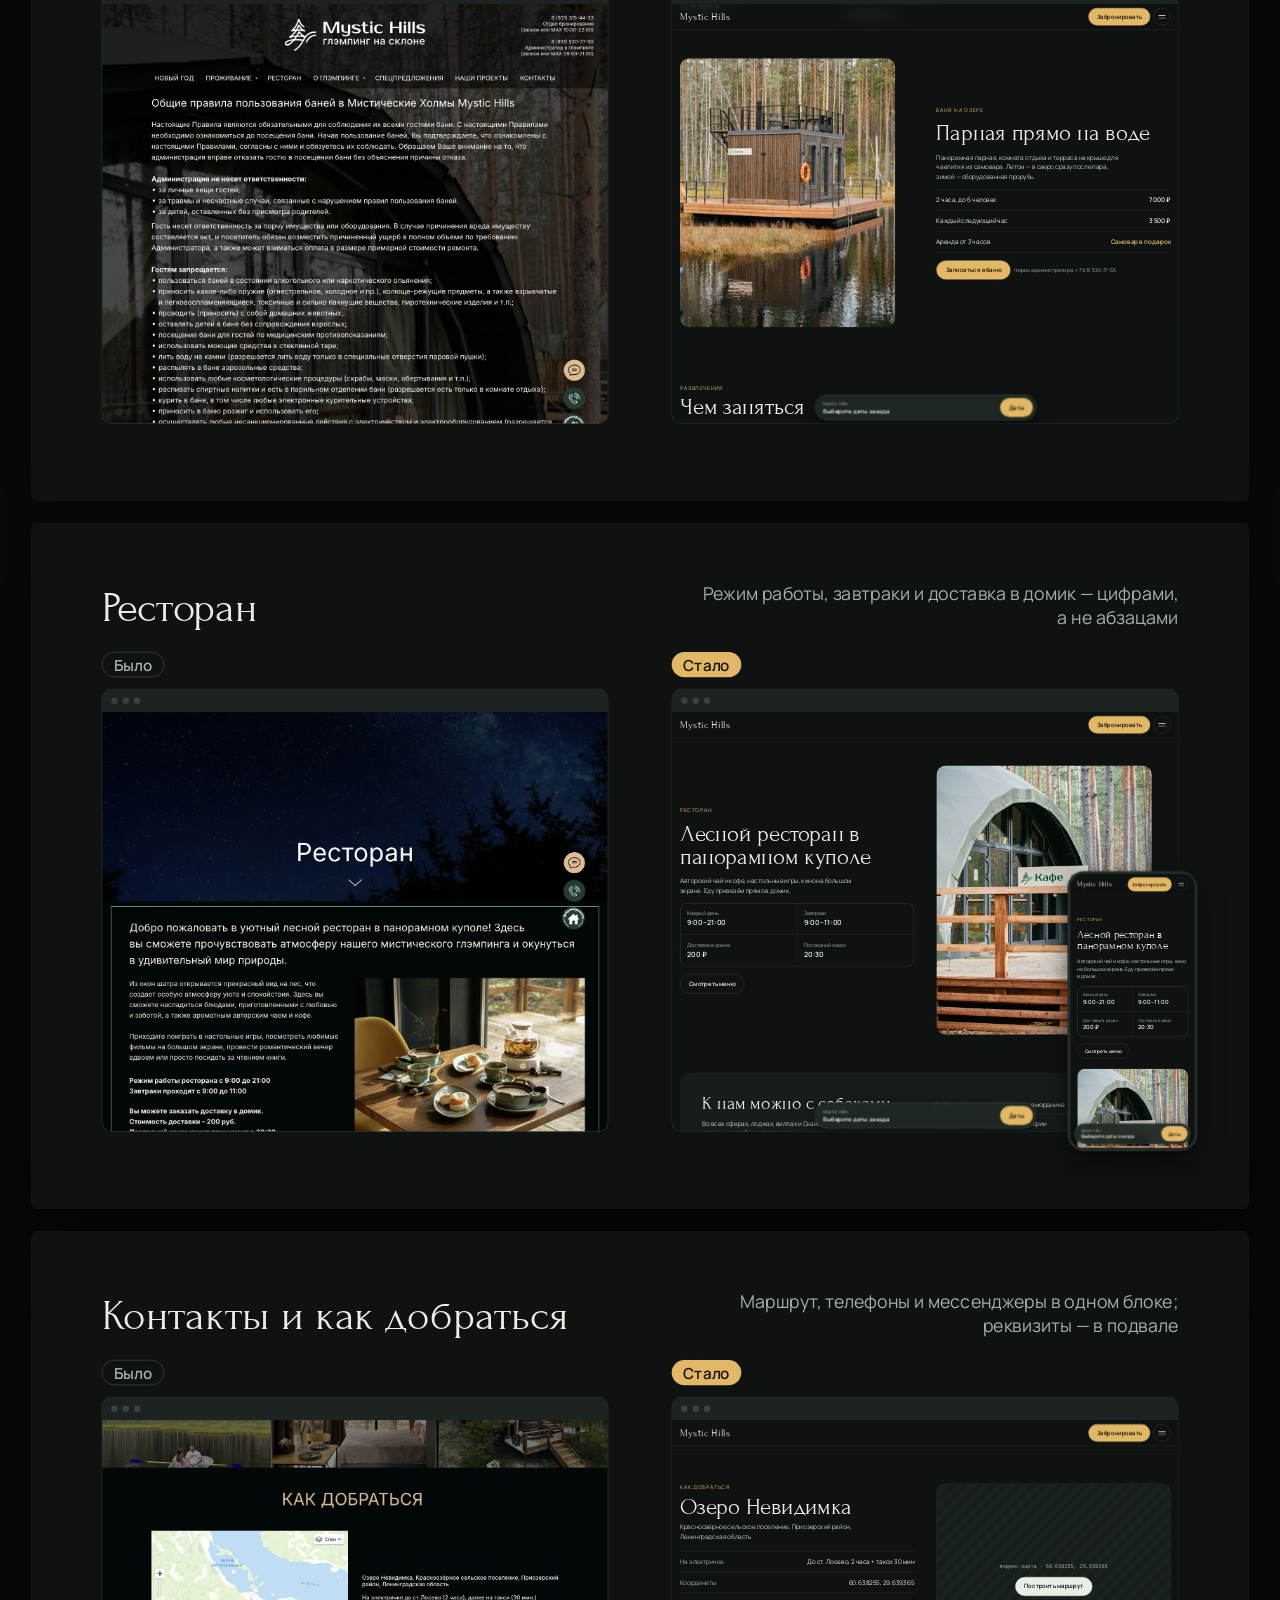
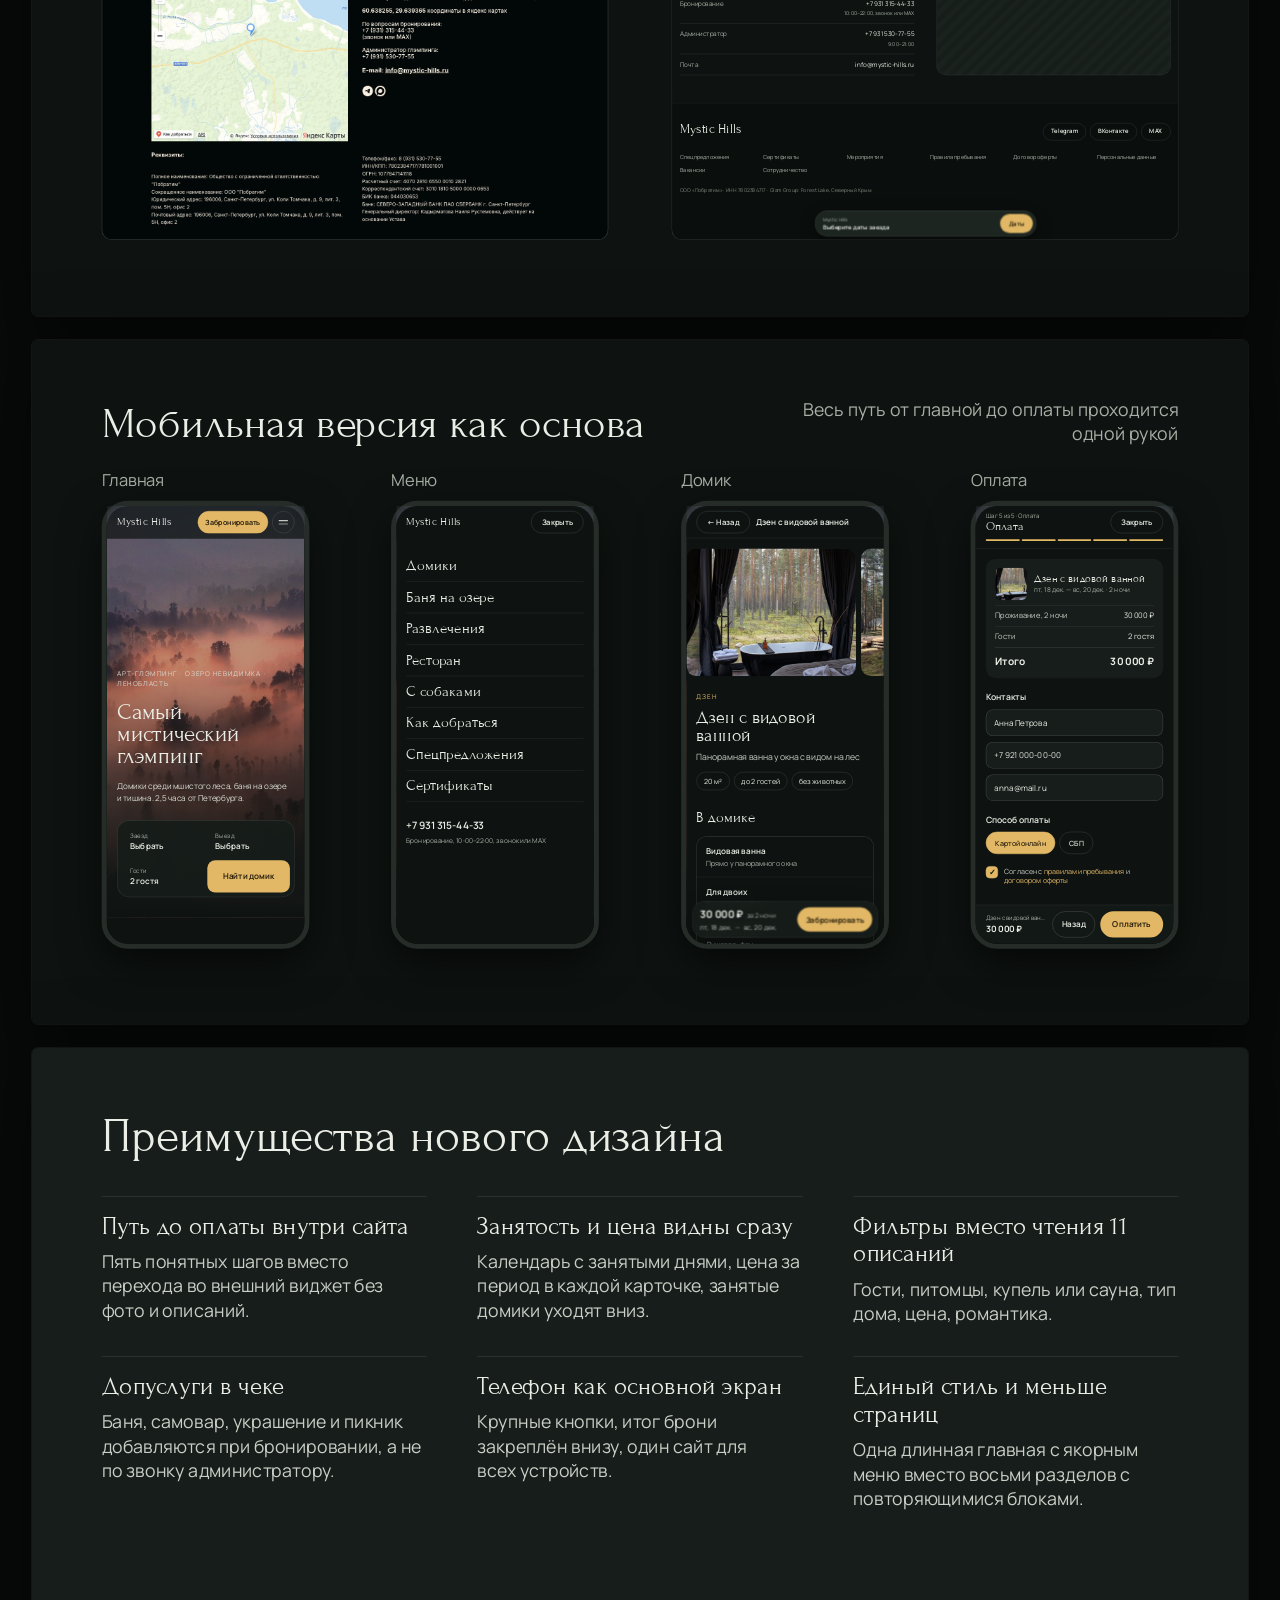
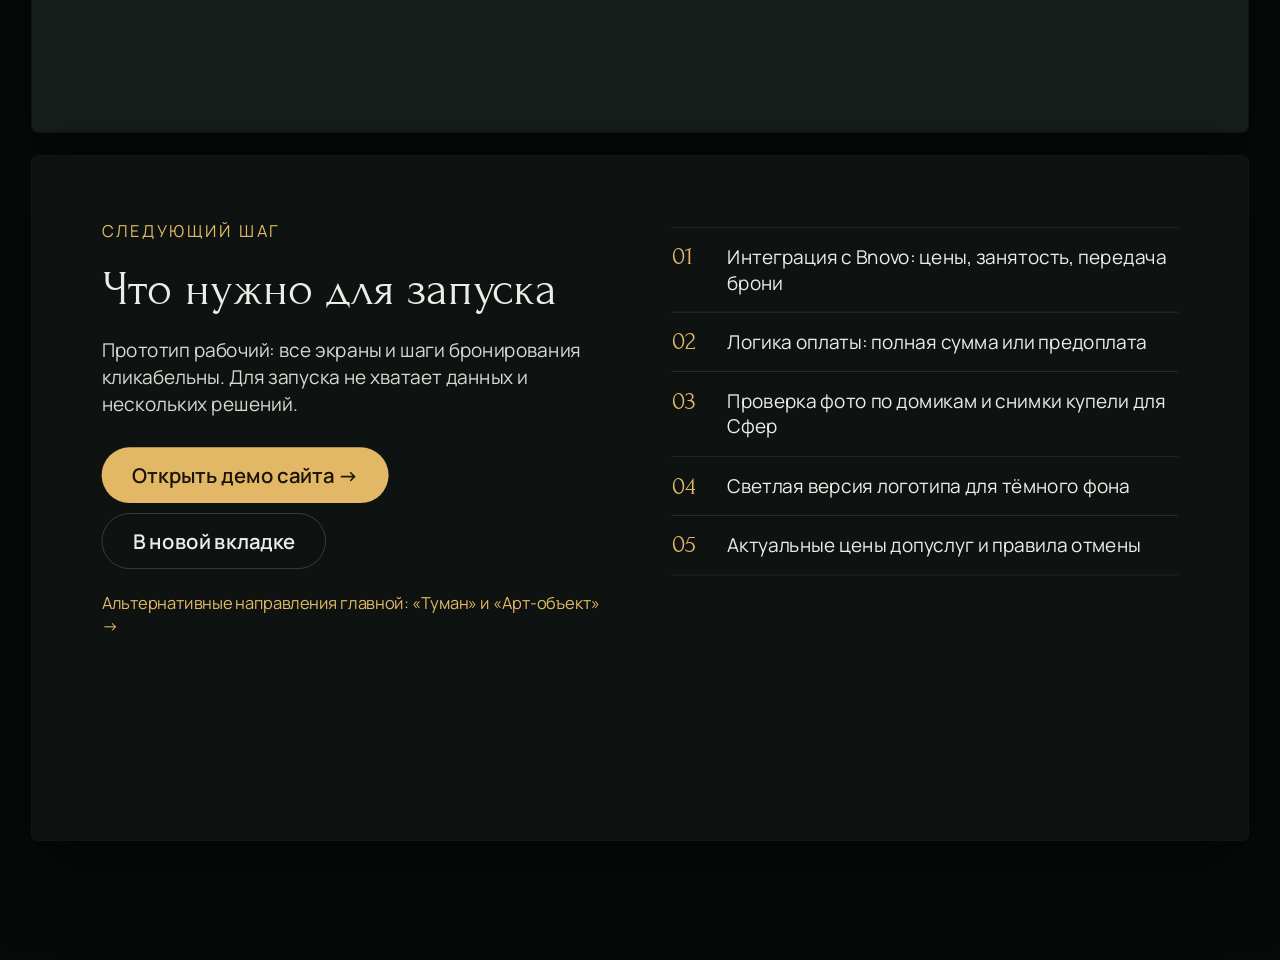
==== commit 424f2739: "Презентация как PDF: все слайды одним вертикальным документом с прокруткой - слайды идут друг за дру" ====
--- a/index.html
+++ b/index.html
@@ -12,14 +12,13 @@
 <link rel="preconnect" href="https://fonts.googleapis.com">
 <link rel="preconnect" href="https://fonts.gstatic.com" crossorigin>
 <link rel="stylesheet" href="https://fonts.googleapis.com/css2?family=Forum&family=Manrope:wght@400;500;600;700&display=swap">
-<link rel="stylesheet" href="assets/css/deck.css?v=3">
+<link rel="stylesheet" href="assets/css/deck.css?v=5">
 </head>
 <body>
 
 <div class="progress"><div class="progress__bar" id="progress"></div></div>
 
-<div class="viewport" id="viewport">
-  <div class="stage" id="stage">
+<div class="doc" id="doc">
 
     <!-- 1 -->
     <section class="slide slide--cover" data-label="Обложка" data-notes="Редизайн сайта бронирования. Сравниваем текущий сайт и новый прототип, затем — преимущества и открытые вопросы.">
@@ -30,7 +29,7 @@
         <h1 class="t1">Редизайн сайта бронирования</h1>
         <p class="cover__lead">Как было, как стало и что это даёт гостям и глэмпингу</p>
         <div class="cover__hint">
-          <span class="key">→</span> или свайп — листать <span class="sep">·</span> <span class="key">D</span> демо-режим <span class="sep">·</span> <span class="key">F</span> на весь экран
+          <span class="key">↓</span> листать прокруткой <span class="sep">·</span> <span class="key">D</span> демо-режим <span class="sep">·</span> <span class="key">F</span> на весь экран
         </div>
       </div>
     </section>
@@ -287,14 +286,13 @@
       </ol>
     </section>
 
-  </div>
 </div>
 
 <!-- панель управления -->
 <div class="hud" id="hud">
-  <button class="hud__btn" id="prev" title="Назад (←)">←</button>
+  <button class="hud__btn" id="prev" title="Предыдущий слайд (↑)">↑</button>
   <div class="hud__count"><span id="cur">1</span> / <span id="total">17</span></div>
-  <button class="hud__btn" id="next" title="Далее (→)">→</button>
+  <button class="hud__btn" id="next" title="Следующий слайд (↓)">↓</button>
   <span class="hud__label" id="label"></span>
   <span class="hud__sep"></span>
   <button class="hud__btn hud__btn--acc" id="demo-btn" data-demo title="Демо-режим (D)">Демо</button>
@@ -330,8 +328,7 @@
   <div class="demo__stage" id="demo-stage"><div class="demo__device" id="demo-device"></div></div>
 </div>
 
-<div class="toast" id="toast" hidden>Поверните телефон горизонтально — слайды станут крупнее. <button id="toast-close">Понятно</button></div>
-
-<script src="assets/js/deck.js?v=3"></script>
+
+<script src="assets/js/deck.js?v=5"></script>
 </body>
 </html>
--- a/assets/css/deck.css
+++ b/assets/css/deck.css
@@ -2,7 +2,9 @@
 :root{--bg:#070a09;--slide:#0e1311;--slide2:#161d1a;--fg:#ebeee6;--fg2:#d6dbd2;--fg3:#c9cfc6;--muted:#a7b0a6;--acc:#e2b866;--accfg:#1b1408;--line:rgba(235,238,230,0.14)}
 *{box-sizing:border-box}
 [hidden]{display:none!important}
-html,body{margin:0;height:100%;background:var(--bg);color:var(--fg);-webkit-font-smoothing:antialiased;overflow:hidden}
+html,body{margin:0;background:var(--bg);color:var(--fg);-webkit-font-smoothing:antialiased}
+html{scroll-behavior:smooth}
+body.locked{overflow:hidden}
 body{font-family:'Manrope',sans-serif}
 a{color:var(--acc);text-decoration:none}
 button{font-family:inherit;cursor:pointer}
@@ -11,16 +13,11 @@
 .progress__bar{height:100%;background:var(--acc);width:0;transition:width .3s}
 
 .slide img{-webkit-user-drag:none;user-drag:none}
-.viewport{position:fixed;inset:0;display:flex;align-items:center;justify-content:center;touch-action:none;user-select:none;-webkit-user-select:none}
-.stage{position:relative;width:1920px;height:1080px;flex:none;transform-origin:center center;background:var(--slide);box-shadow:0 0 0 1px rgba(235,238,230,0.06),0 40px 120px rgba(0,0,0,0.6)}
-
-.slide{position:absolute;inset:0;width:1920px;height:1080px;background:var(--slide);color:var(--fg);overflow:hidden;opacity:0;visibility:hidden;transition:opacity .35s ease,visibility 0s linear .35s}
-.slide.active{opacity:1;visibility:visible;transition:opacity .35s ease}
-.slide.active.from-right{animation:inR .4s cubic-bezier(.2,.7,.2,1)}
-.slide.active.from-left{animation:inL .4s cubic-bezier(.2,.7,.2,1)}
-@keyframes inR{from{transform:translateX(60px);opacity:0}to{transform:none;opacity:1}}
-@keyframes inL{from{transform:translateX(-60px);opacity:0}to{transform:none;opacity:1}}
-@media (prefers-reduced-motion:reduce){.slide.active.from-right,.slide.active.from-left{animation:none}}
+.doc{--s:1;display:flex;flex-direction:column;align-items:center;gap:24px;padding:28px 0 120px}
+@media (max-width:720px){.doc{gap:12px;padding:12px 0 100px}}
+.page{position:relative;flex:none;width:calc(1920px * var(--s));height:calc(1080px * var(--s));border-radius:6px;overflow:hidden;box-shadow:0 0 0 1px rgba(235,238,230,0.06),0 24px 80px rgba(0,0,0,0.5)}
+.page .slide{position:absolute;top:0;left:0;transform:scale(var(--s));transform-origin:top left}
+.slide{width:1920px;height:1080px;background:var(--slide);color:var(--fg);overflow:hidden}
 .slide--pad{padding:90px 110px 80px;display:flex;flex-direction:column;gap:36px}
 .slide--alt{background:var(--slide2)}
 
@@ -60,7 +57,7 @@
 .pill--ghost{visibility:hidden}
 
 /* рамки */
-.frame{height:700px;border-radius:16px;overflow:hidden;border:1px solid var(--line);background:var(--slide2)}
+.frame{position:relative;height:700px;border-radius:16px;overflow:hidden;border:1px solid var(--line);background:var(--slide2)}
 .frame--560{height:560px}.frame--800{height:800px}
 .frame--fixed{width:760px;height:520px;margin-top:12px}
 .frame__bar{height:36px;background:#1c2320;display:flex;align-items:center;gap:8px;padding:0 14px}
@@ -69,7 +66,7 @@
 .shot--764{height:764px}
 .web{width:1280px;height:1064px;transform:scale(0.625);transform-origin:top left;border:0;display:block;background:var(--slide)}
 .web--900{height:900px}
-.phone{width:410px;height:884px;border-radius:52px;border:10px solid #262d29;background:var(--slide);overflow:hidden;box-shadow:0 30px 80px rgba(0,0,0,0.6)}
+.phone{position:relative;width:410px;height:884px;border-radius:52px;border:10px solid #262d29;background:var(--slide);overflow:hidden;box-shadow:0 30px 80px rgba(0,0,0,0.6)}
 .phone iframe{width:390px;height:864px;border:0;display:block;background:var(--slide)}
 .phone-wrap{width:328px;height:707px}
 .phone-wrap .phone{transform:scale(0.8);transform-origin:top left}
@@ -161,3 +158,11 @@
 
 .toast{position:fixed;left:12px;right:12px;bottom:84px;z-index:45;padding:12px 16px;border-radius:14px;background:rgba(226,184,102,0.96);color:var(--accfg);font-size:14px;font-weight:600;display:flex;gap:12px;align-items:center;justify-content:space-between}
 .toast button{height:32px;padding:0 12px;border-radius:999px;border:none;background:var(--accfg);color:var(--acc);font-weight:600;font-size:13px}
+
+/* плёнка над прототипом */
+.cover{position:absolute;inset:0;z-index:2;cursor:pointer;display:flex;align-items:flex-end;justify-content:center;padding:28px;background:transparent;transition:background .2s}
+.cover span{opacity:0;transform:translateY(8px);transition:opacity .2s,transform .2s;height:56px;padding:0 26px;border-radius:999px;background:rgba(14,19,17,0.85);backdrop-filter:blur(8px);border:1px solid rgba(235,238,230,0.2);color:var(--fg);font-size:22px;font-weight:600;display:inline-flex;align-items:center;white-space:nowrap}
+.cover:hover{background:rgba(14,19,17,0.18)}
+.cover:hover span{opacity:1;transform:none}
+.phone .cover span{font-size:18px;height:48px;padding:0 20px}
+.live .cover{display:none}
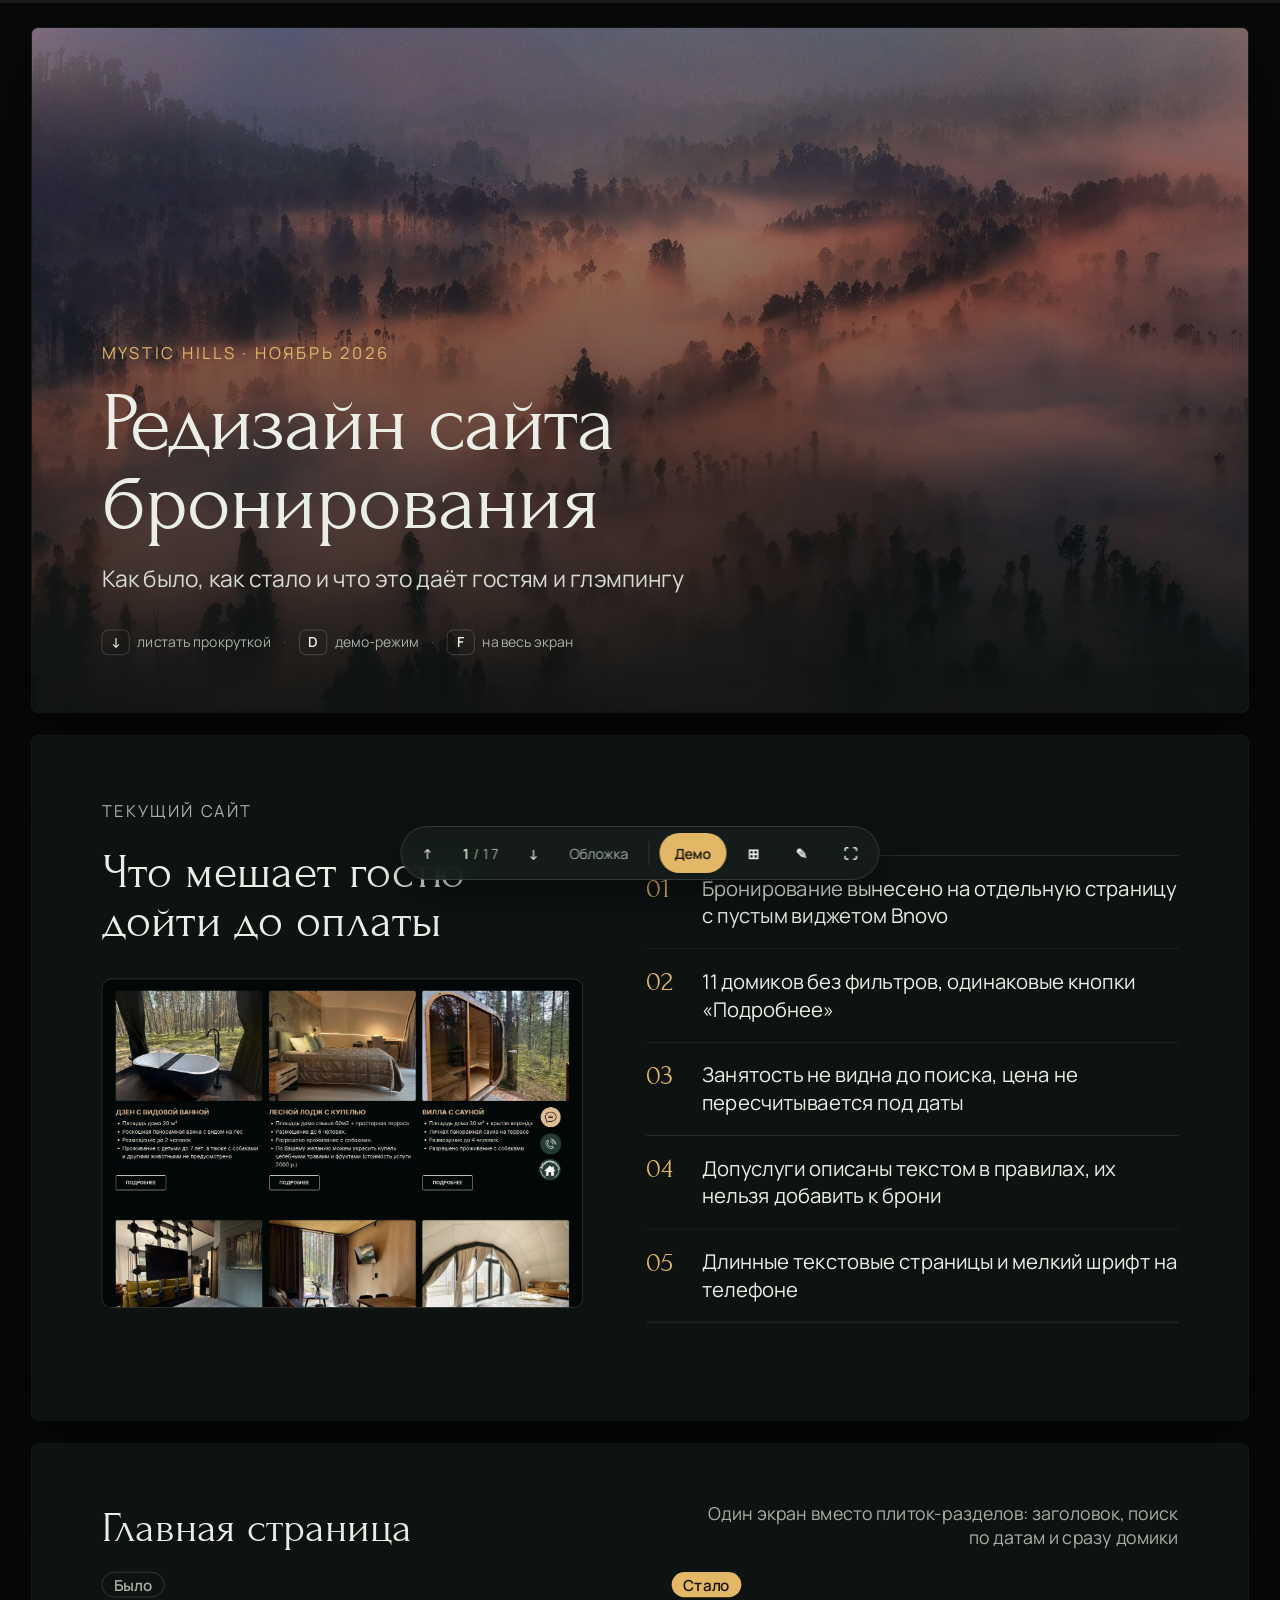
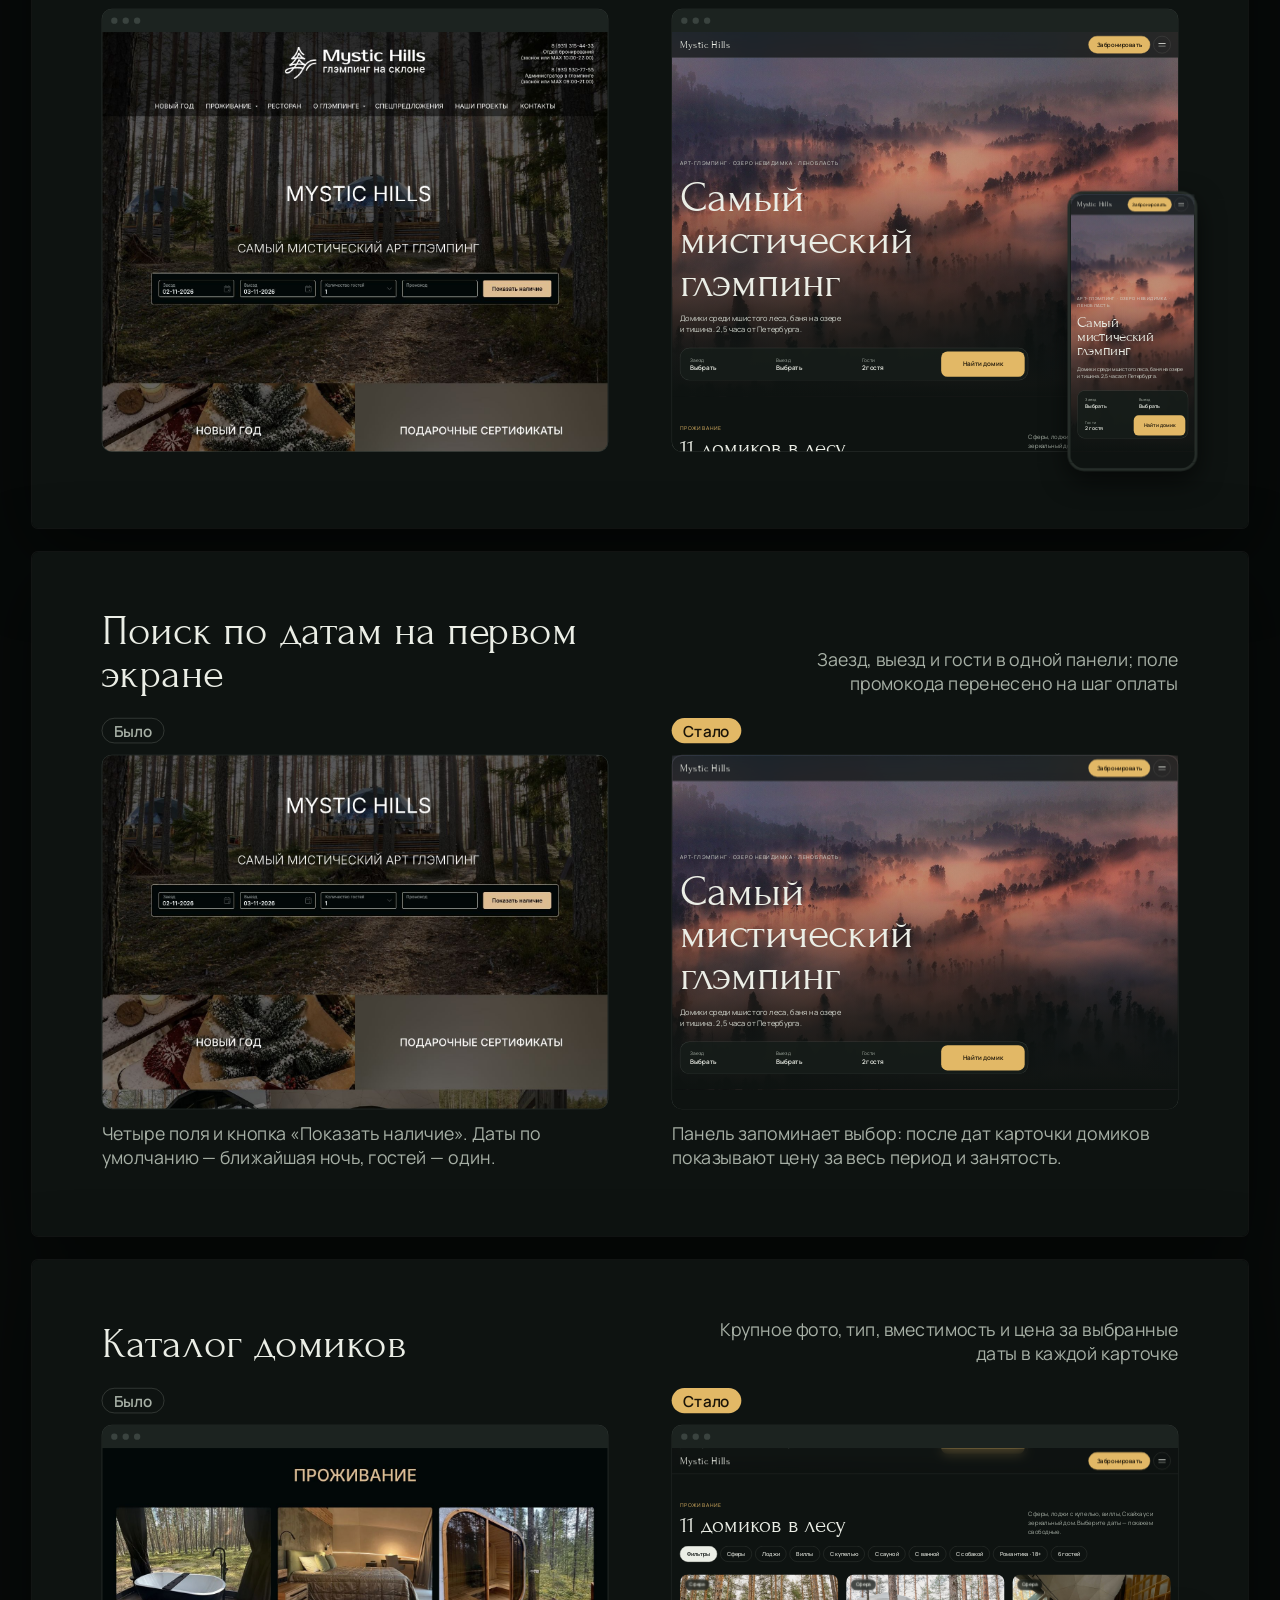
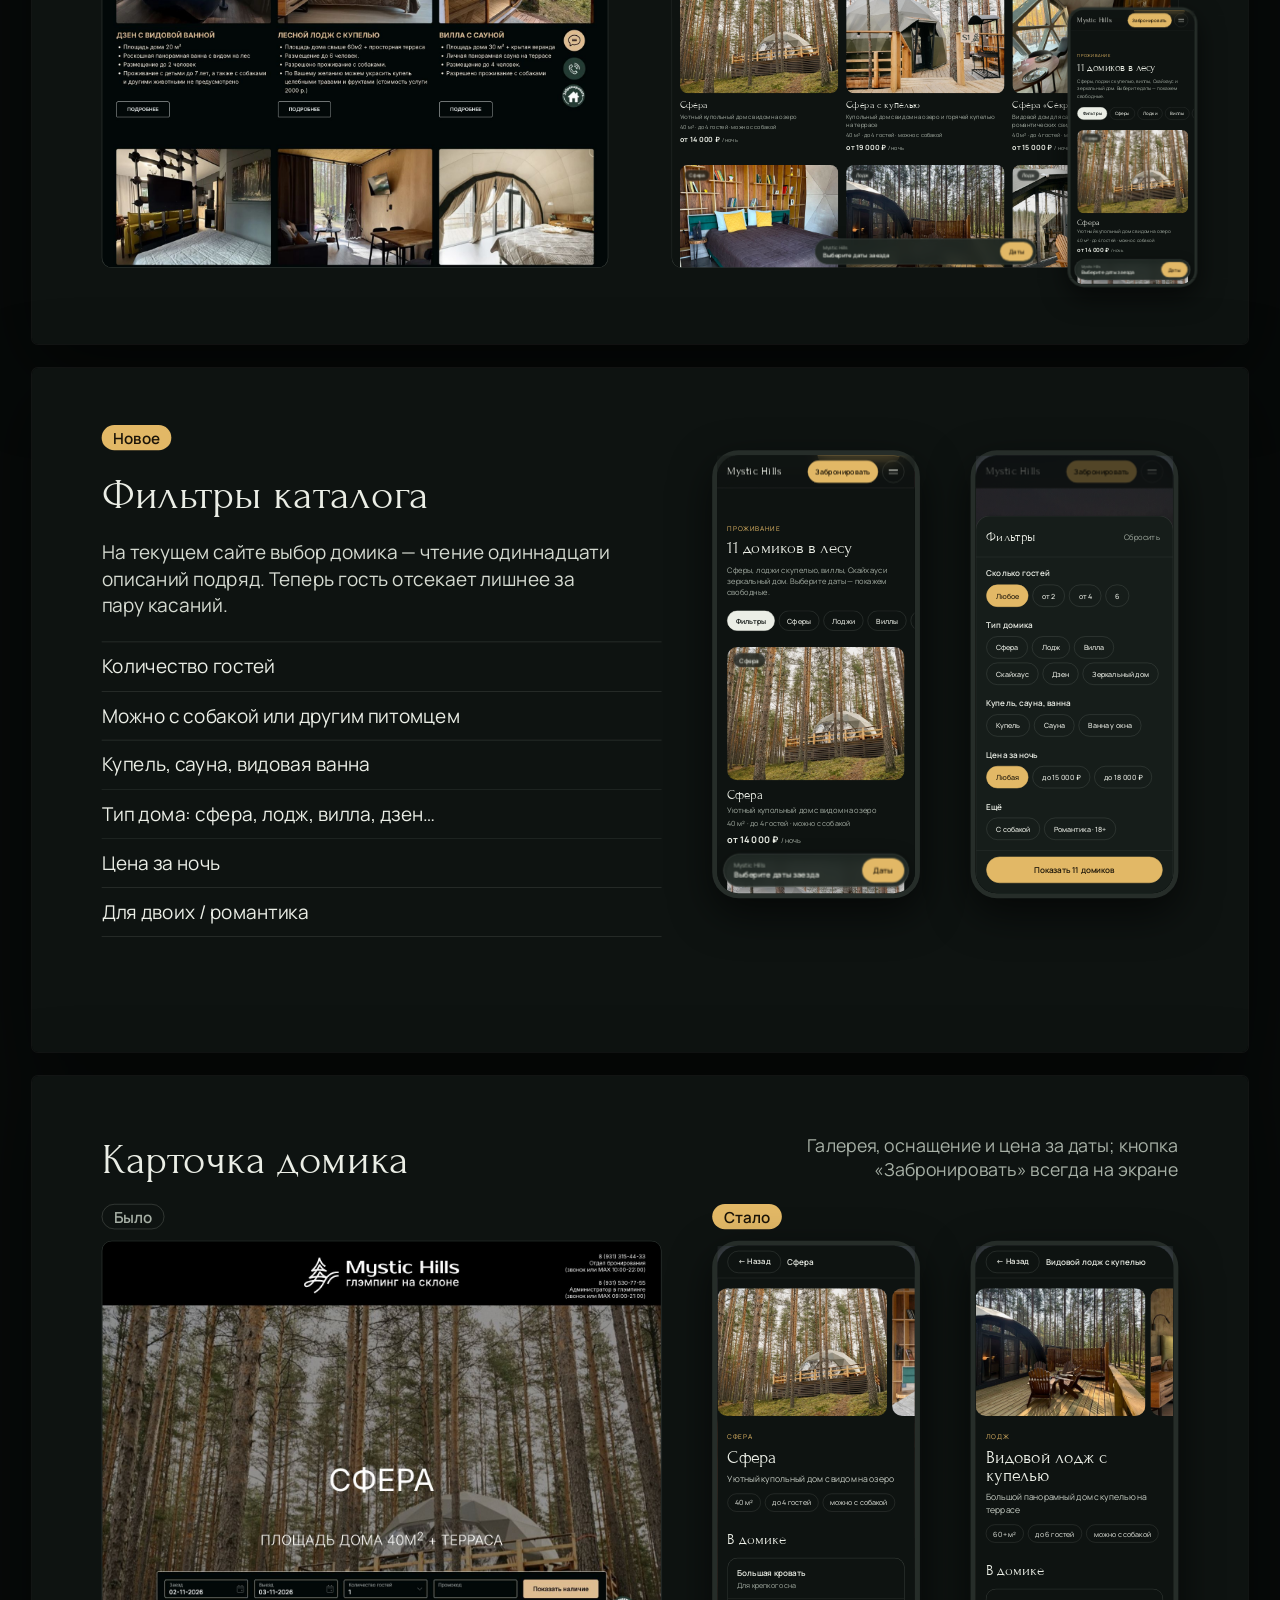
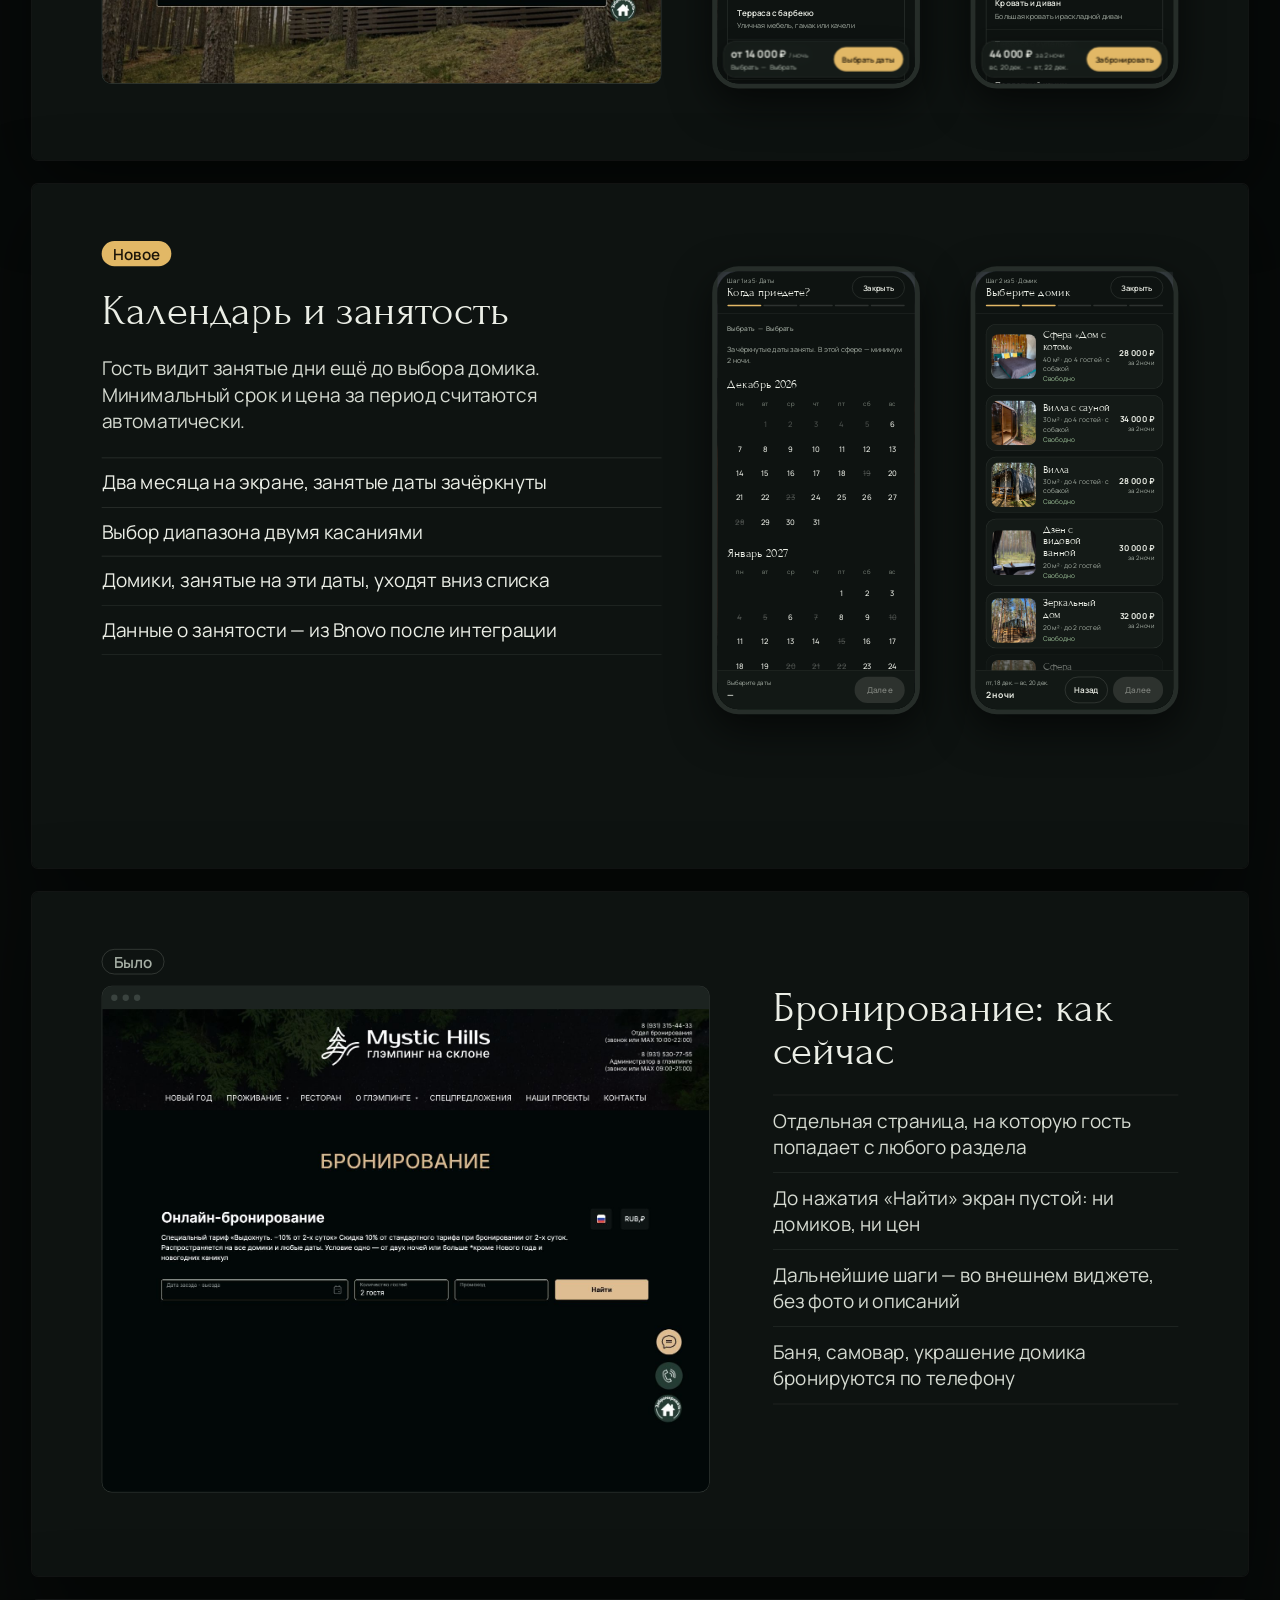
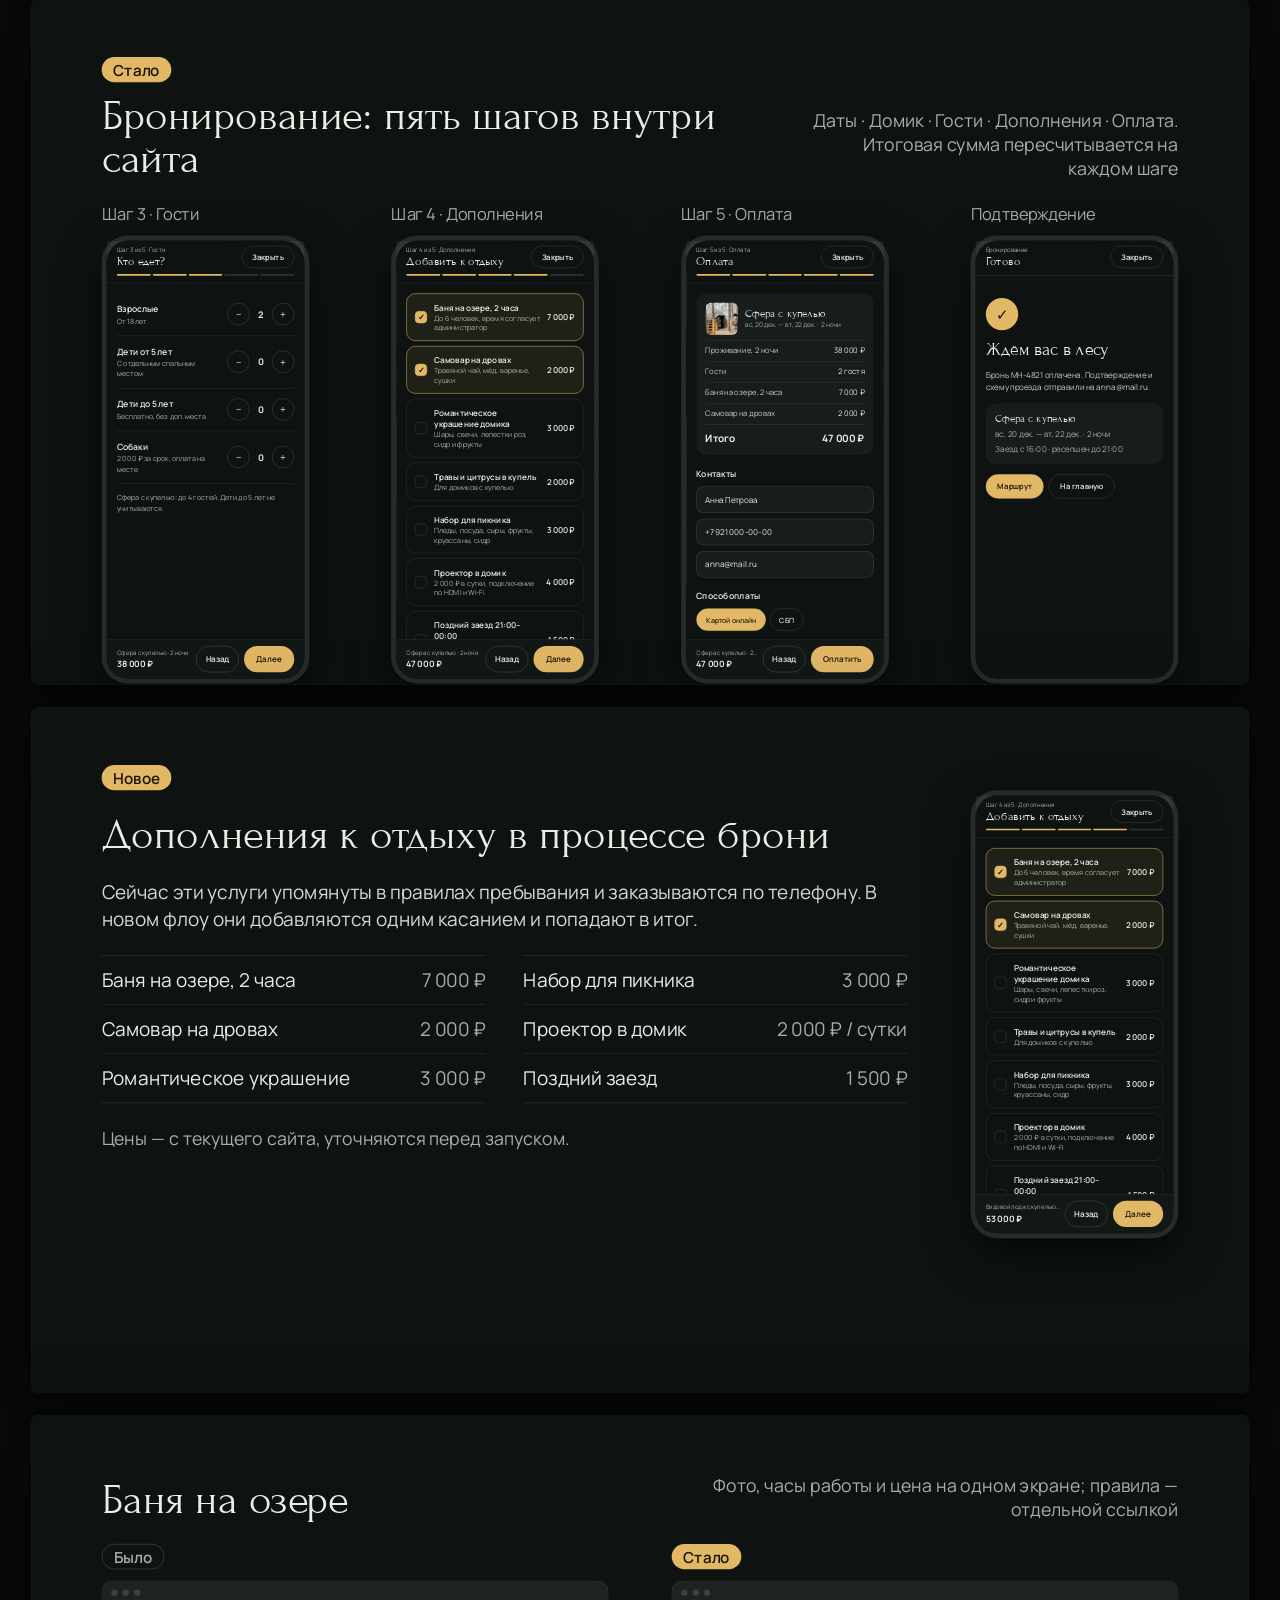
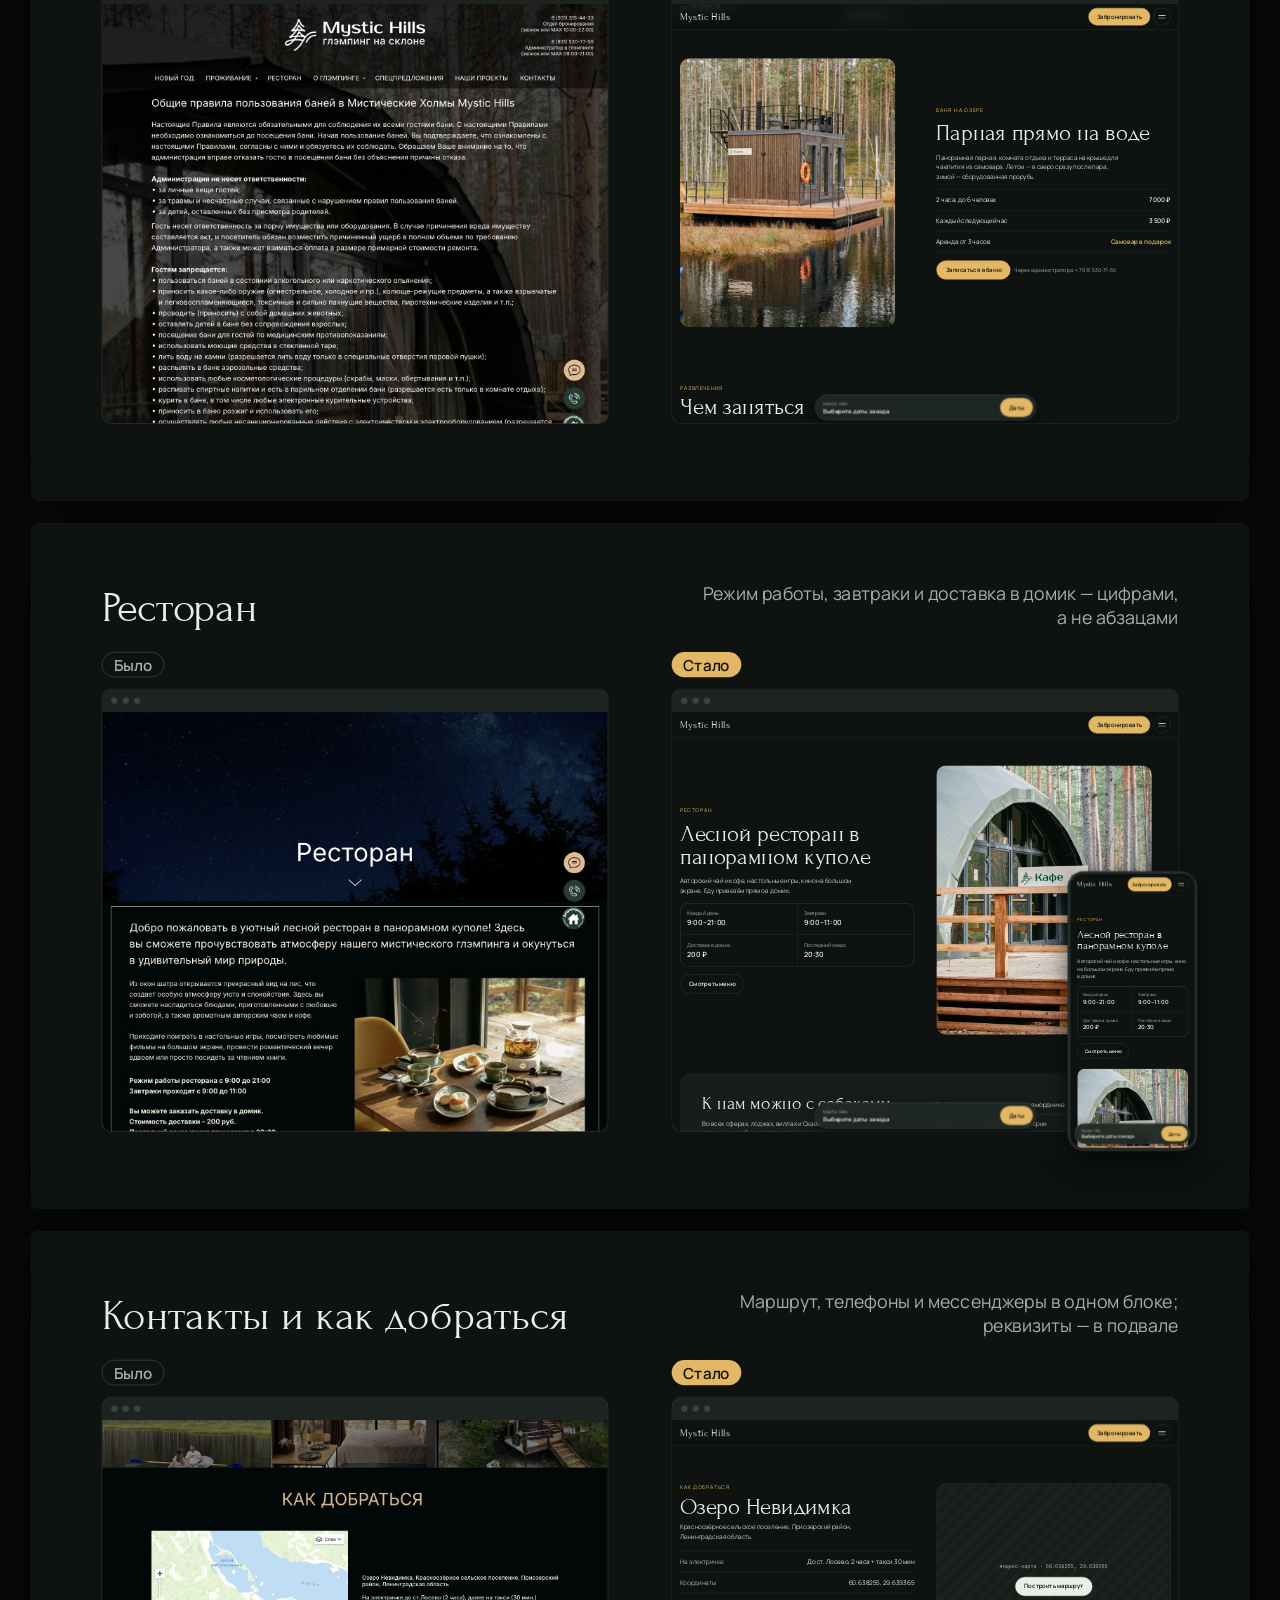
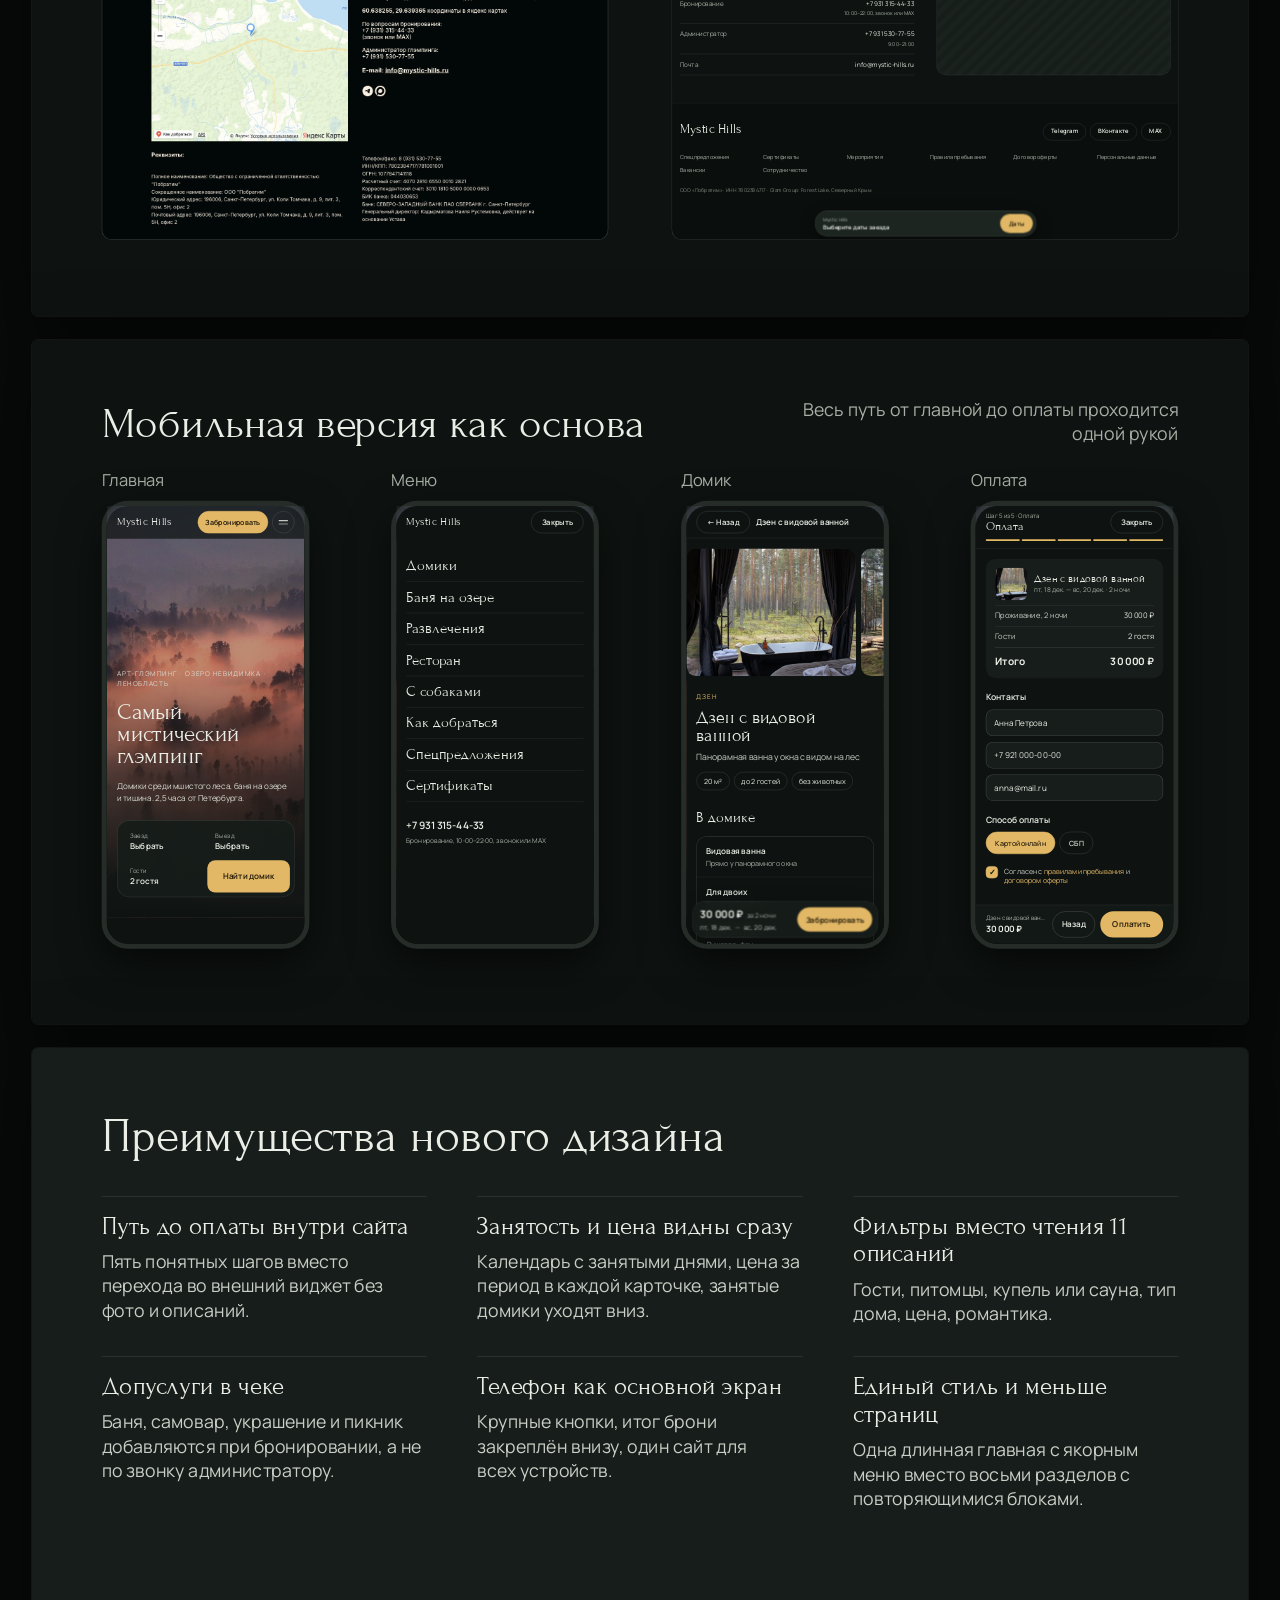
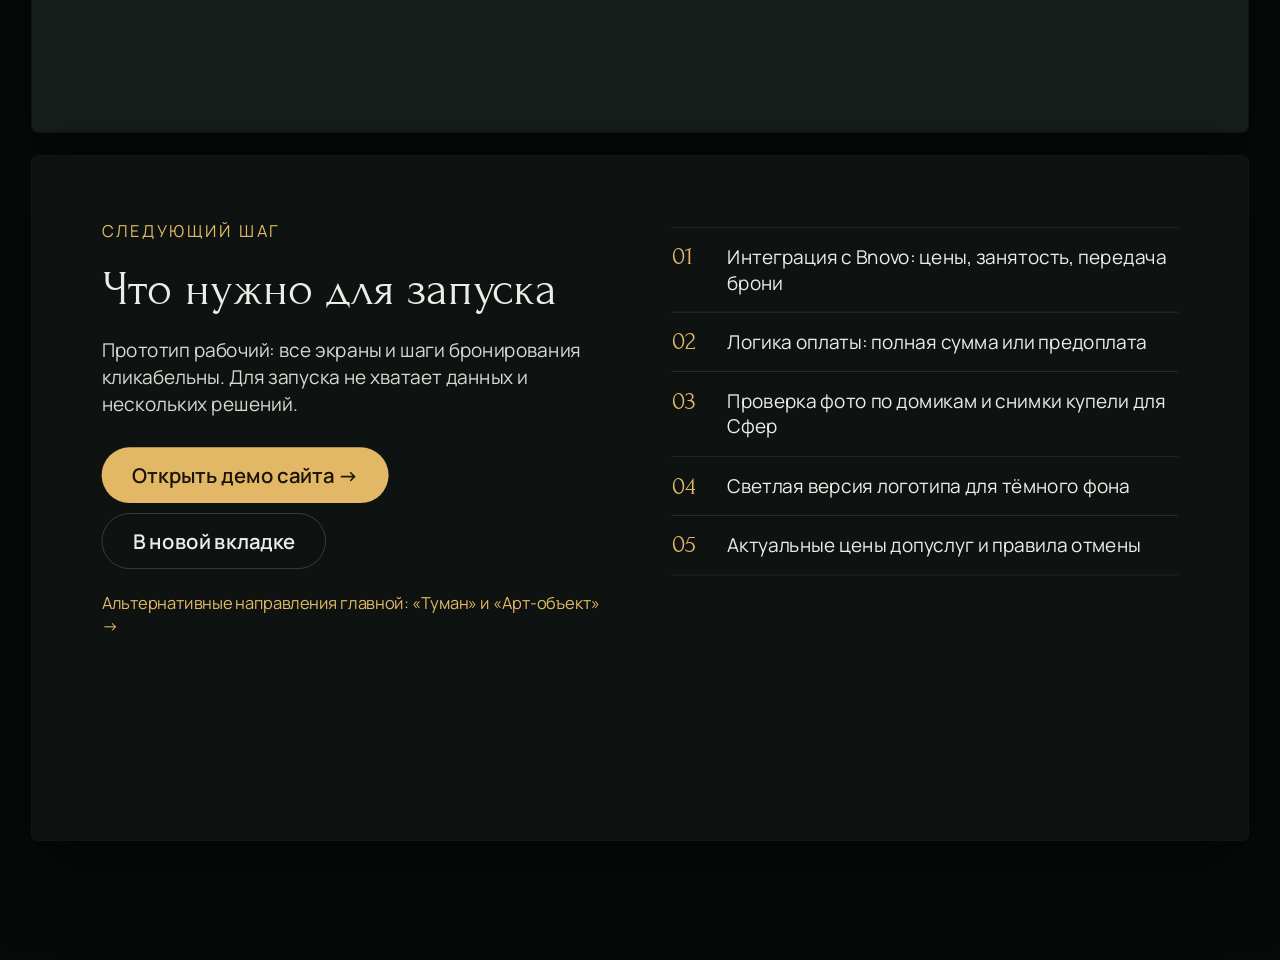
==== commit 50dced7b: "Защита от случайных тапов на телефоне: прототип в слайде включается только кнопкой, внешние ссылки в" ====
--- a/index.html
+++ b/index.html
@@ -12,7 +12,7 @@
 <link rel="preconnect" href="https://fonts.googleapis.com">
 <link rel="preconnect" href="https://fonts.gstatic.com" crossorigin>
 <link rel="stylesheet" href="https://fonts.googleapis.com/css2?family=Forum&family=Manrope:wght@400;500;600;700&display=swap">
-<link rel="stylesheet" href="assets/css/deck.css?v=5">
+<link rel="stylesheet" href="assets/css/deck.css?v=6">
 </head>
 <body>
 
@@ -329,6 +329,6 @@
 </div>
 
 
-<script src="assets/js/deck.js?v=5"></script>
+<script src="assets/js/deck.js?v=6"></script>
 </body>
 </html>
--- a/assets/css/deck.css
+++ b/assets/css/deck.css
@@ -160,9 +160,14 @@
 .toast button{height:32px;padding:0 12px;border-radius:999px;border:none;background:var(--accfg);color:var(--acc);font-weight:600;font-size:13px}
 
 /* плёнка над прототипом */
-.cover{position:absolute;inset:0;z-index:2;cursor:pointer;display:flex;align-items:flex-end;justify-content:center;padding:28px;background:transparent;transition:background .2s}
-.cover span{opacity:0;transform:translateY(8px);transition:opacity .2s,transform .2s;height:56px;padding:0 26px;border-radius:999px;background:rgba(14,19,17,0.85);backdrop-filter:blur(8px);border:1px solid rgba(235,238,230,0.2);color:var(--fg);font-size:22px;font-weight:600;display:inline-flex;align-items:center;white-space:nowrap}
+.cover{position:absolute;inset:0;z-index:2;display:flex;align-items:flex-end;justify-content:center;padding:28px;transition:background .2s}
+.cover__btn{opacity:0;transform:translateY(8px);transition:opacity .2s,transform .2s;height:60px;padding:0 28px;border-radius:999px;background:var(--acc);border:none;color:var(--accfg);font-size:22px;font-weight:600;display:inline-flex;align-items:center;white-space:nowrap;box-shadow:0 10px 30px rgba(0,0,0,0.4)}
 .cover:hover{background:rgba(14,19,17,0.18)}
-.cover:hover span{opacity:1;transform:none}
-.phone .cover span{font-size:18px;height:48px;padding:0 20px}
+.cover:hover .cover__btn{opacity:1;transform:none}
+@media (hover:none){.cover__btn{opacity:1;transform:none}}
+.phone .cover{padding:24px 20px}
+.phone .cover__btn{font-size:18px;height:50px;padding:0 20px}
+.cover__off{display:none;position:absolute;top:14px;right:14px;z-index:3;height:44px;padding:0 16px;border-radius:999px;border:1px solid rgba(235,238,230,0.25);background:rgba(14,19,17,0.85);backdrop-filter:blur(8px);color:var(--fg);font-size:16px;font-weight:600}
+.phone .cover__off{top:12px;right:12px;height:38px;font-size:14px;padding:0 12px}
 .live .cover{display:none}
+.live .cover__off{display:inline-flex;align-items:center}
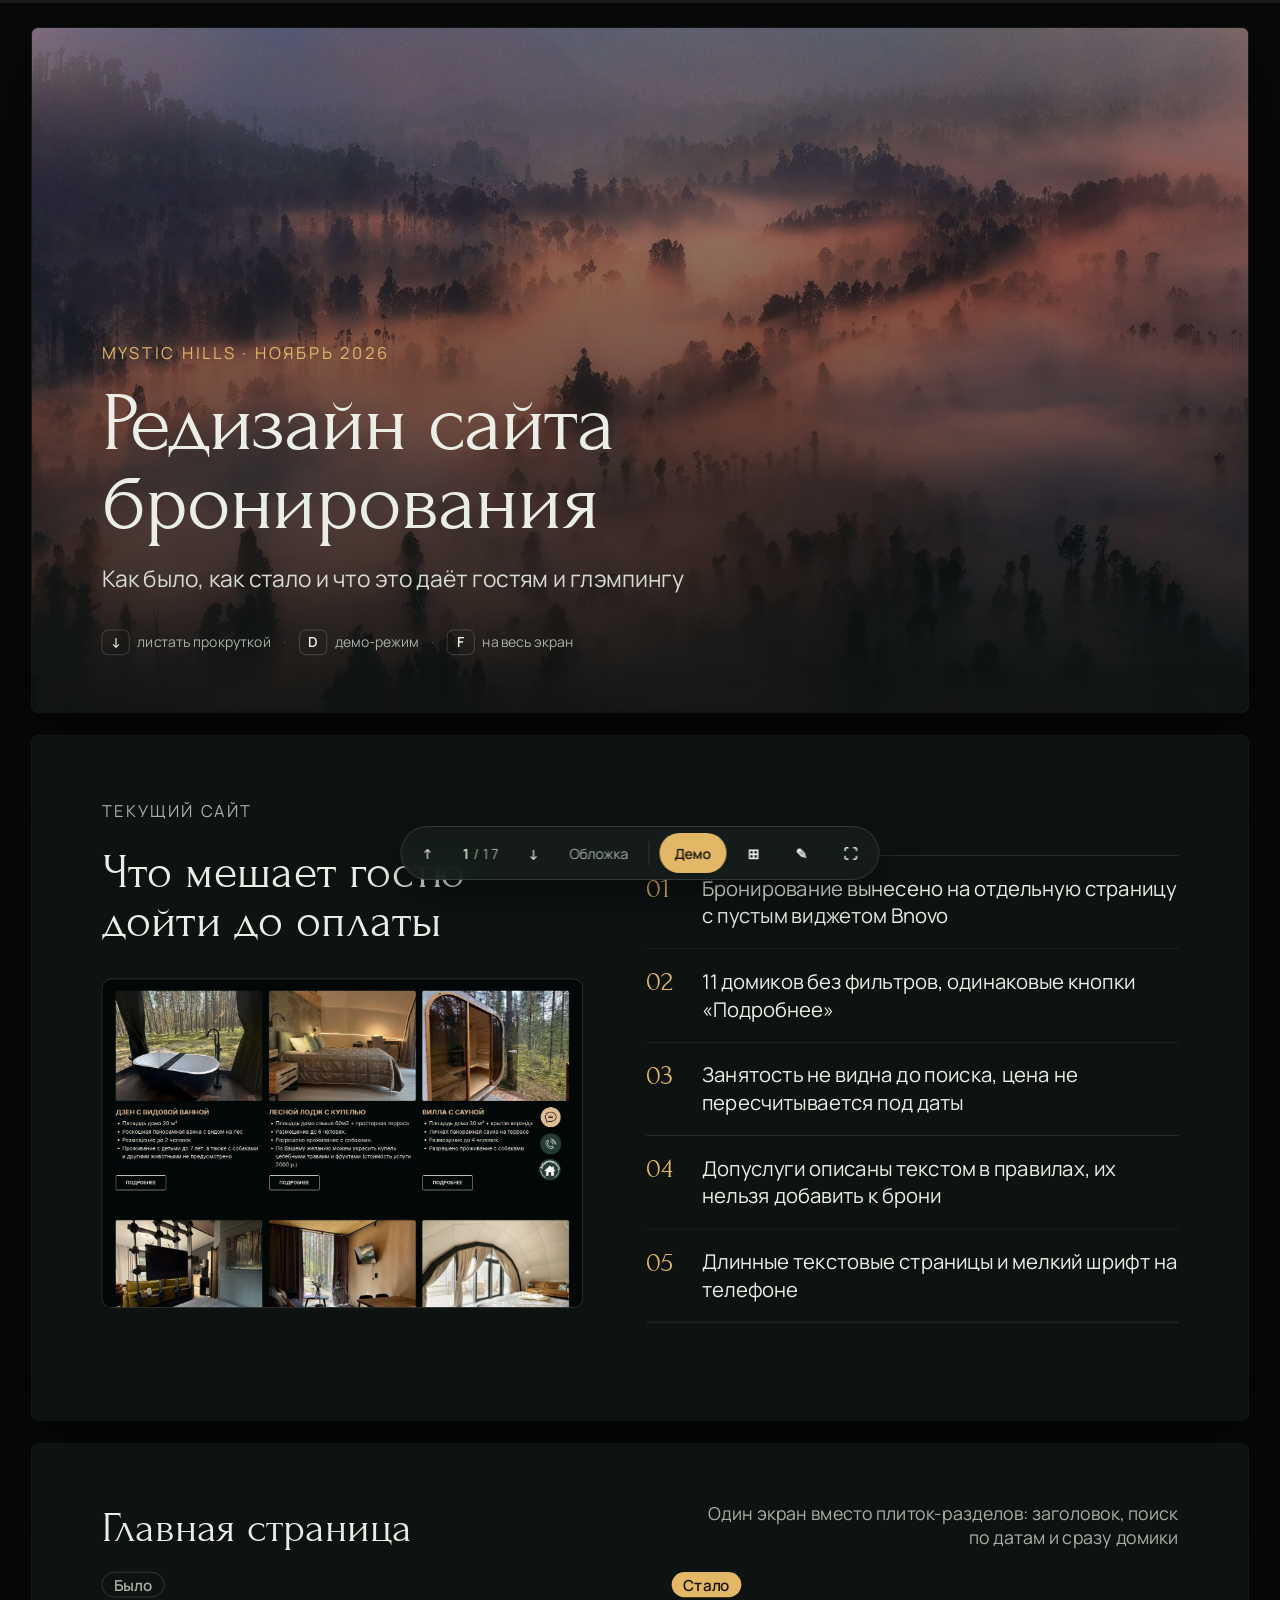
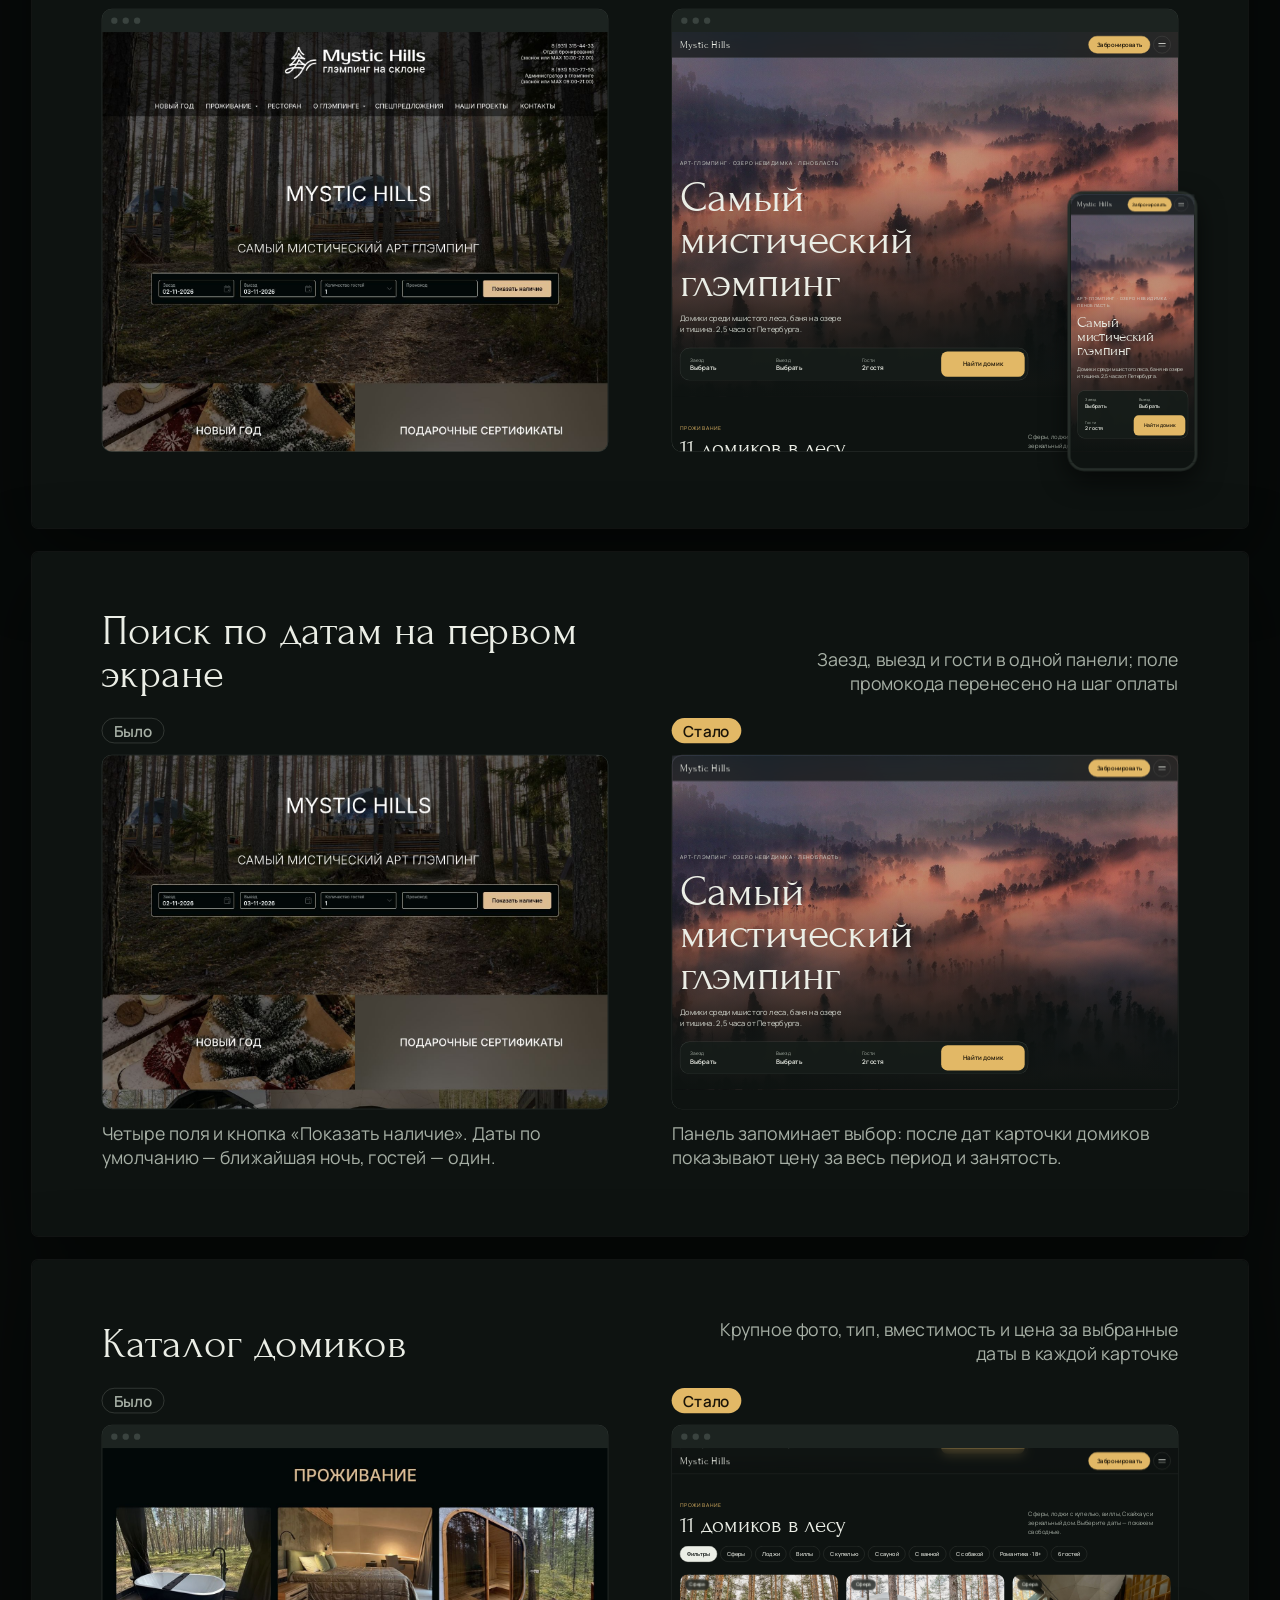
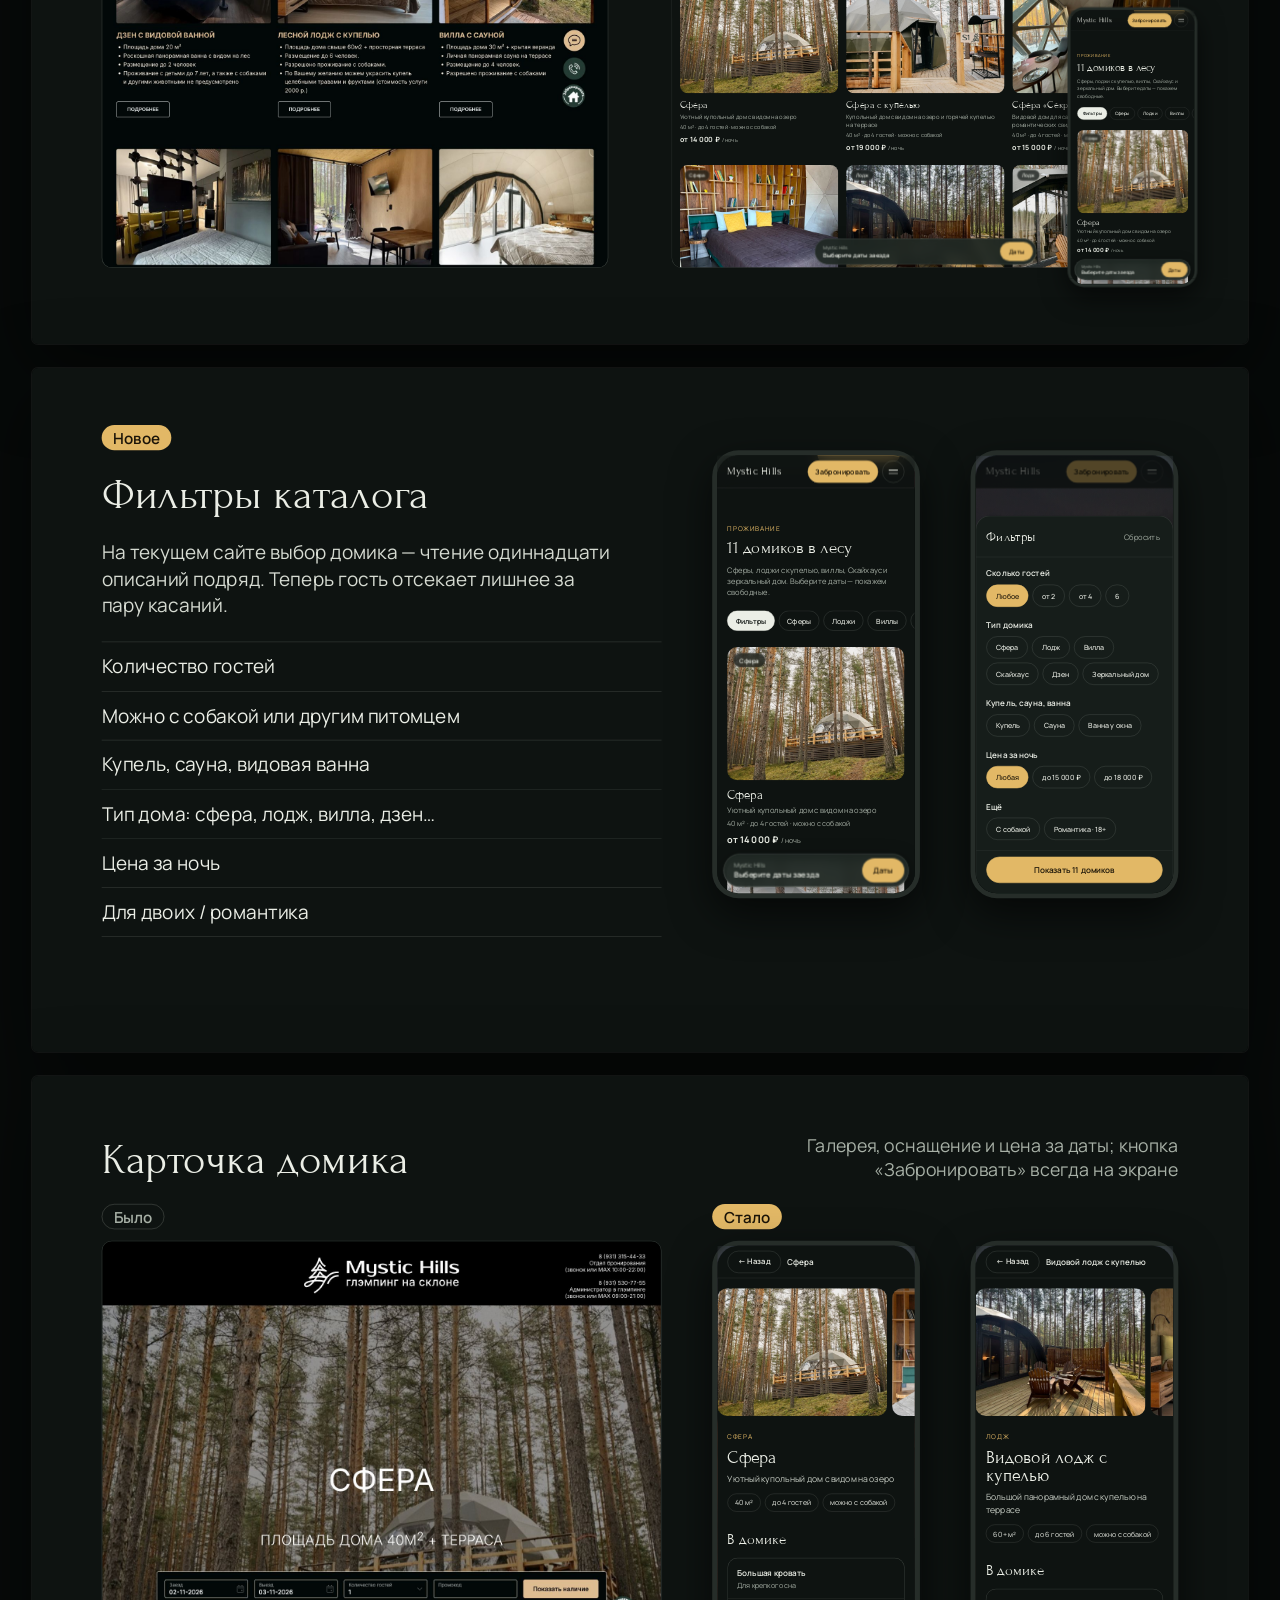
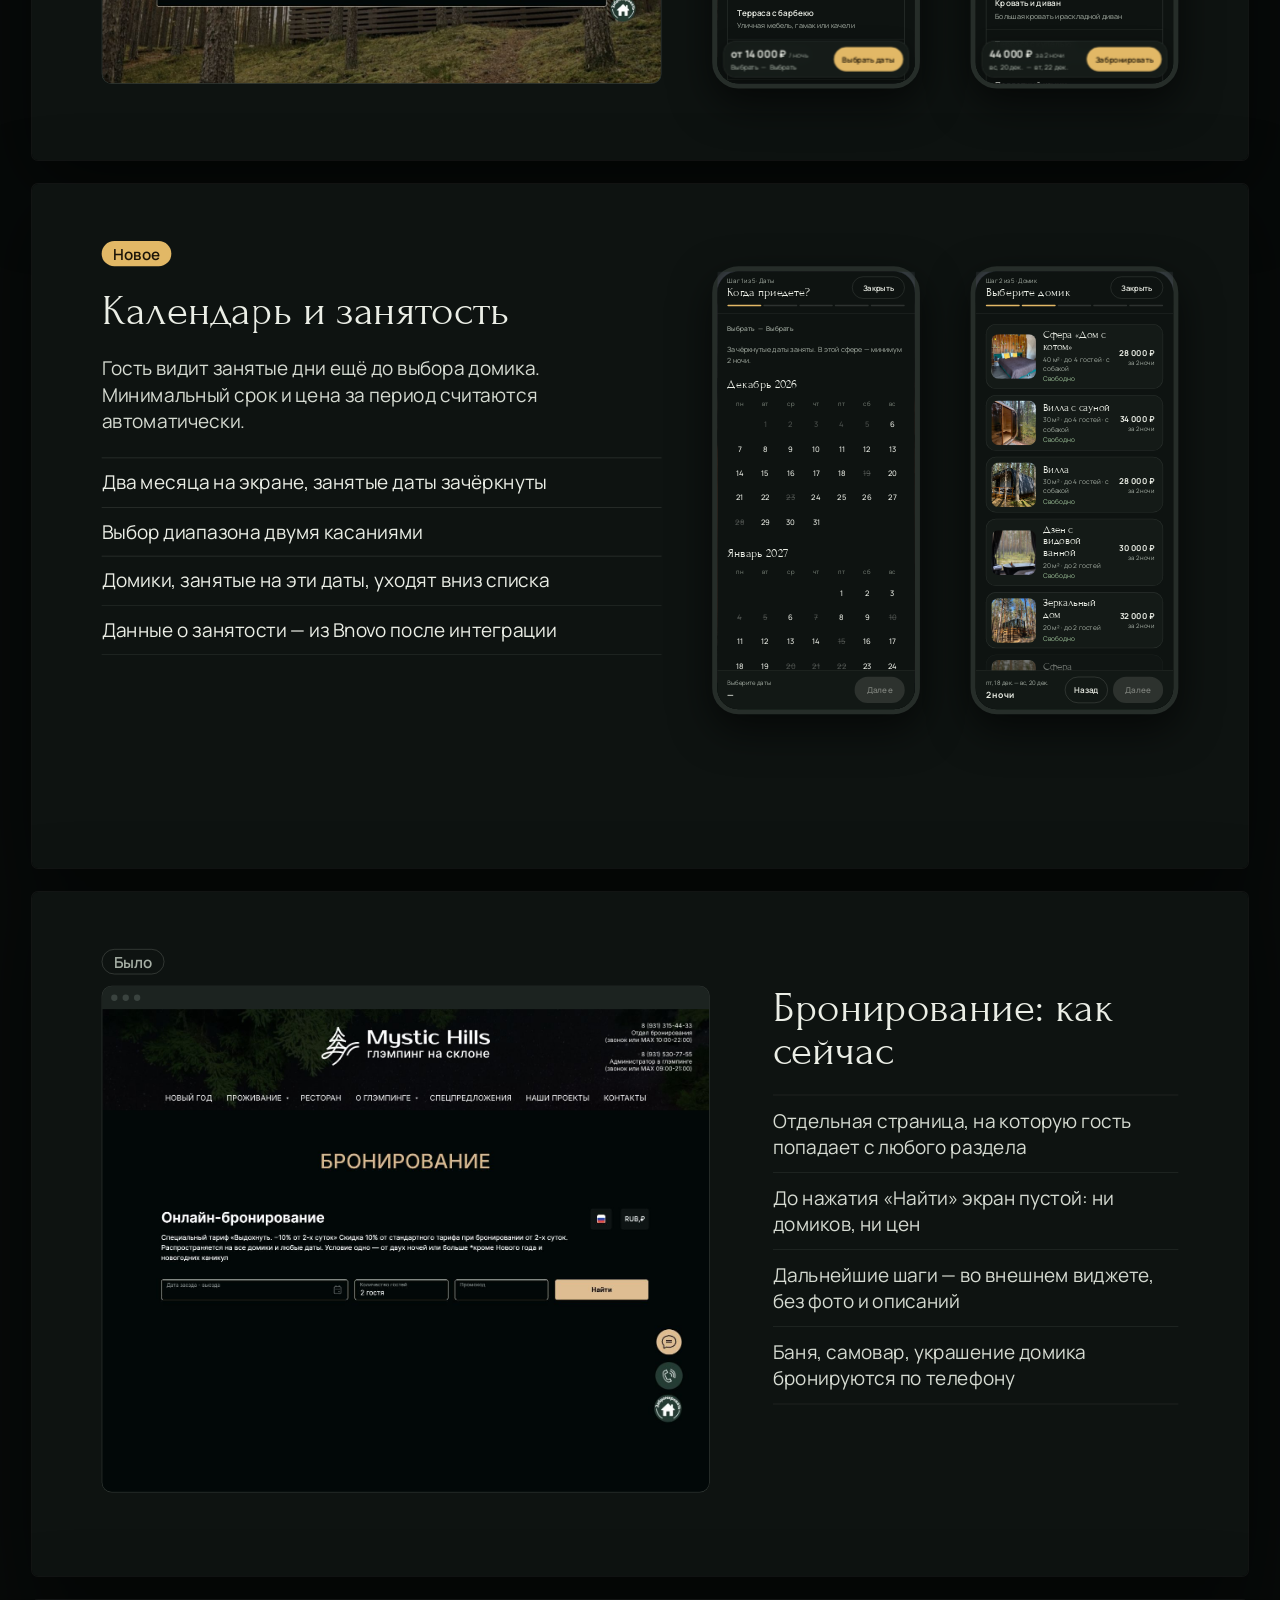
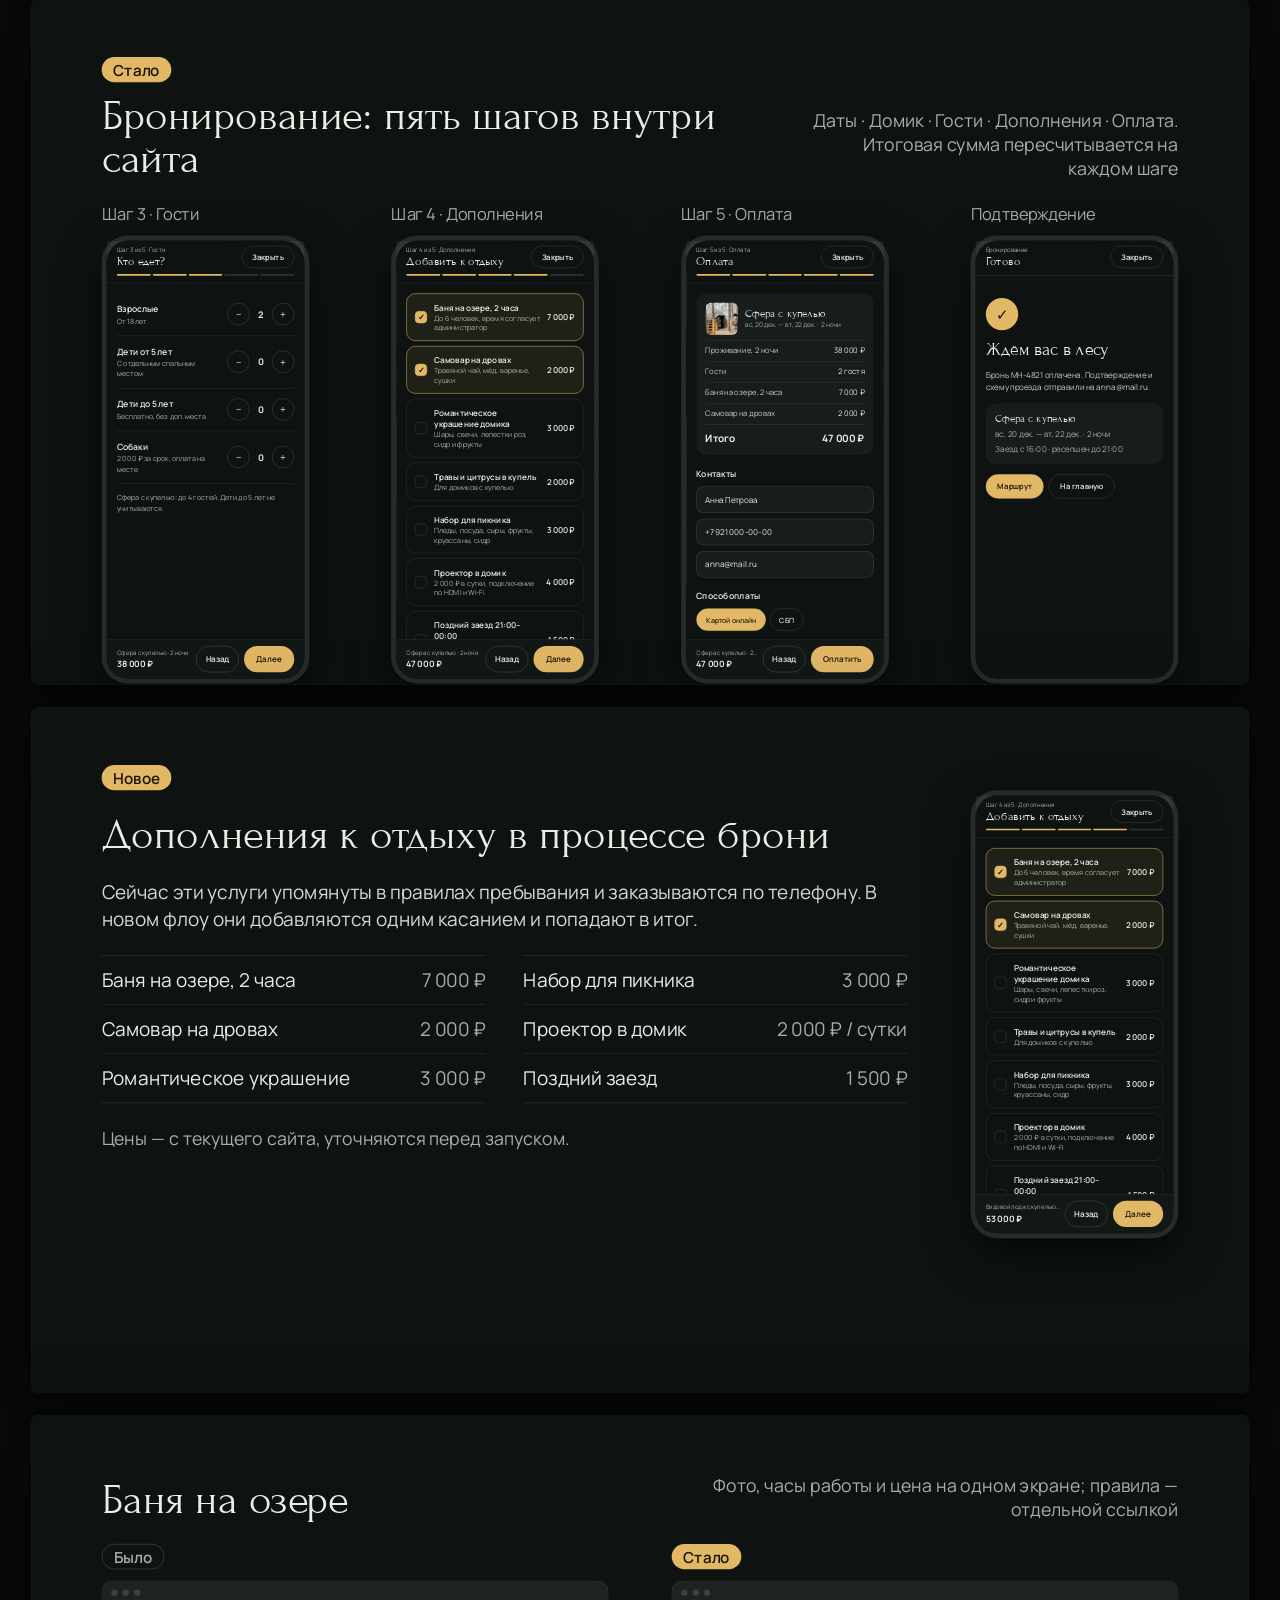
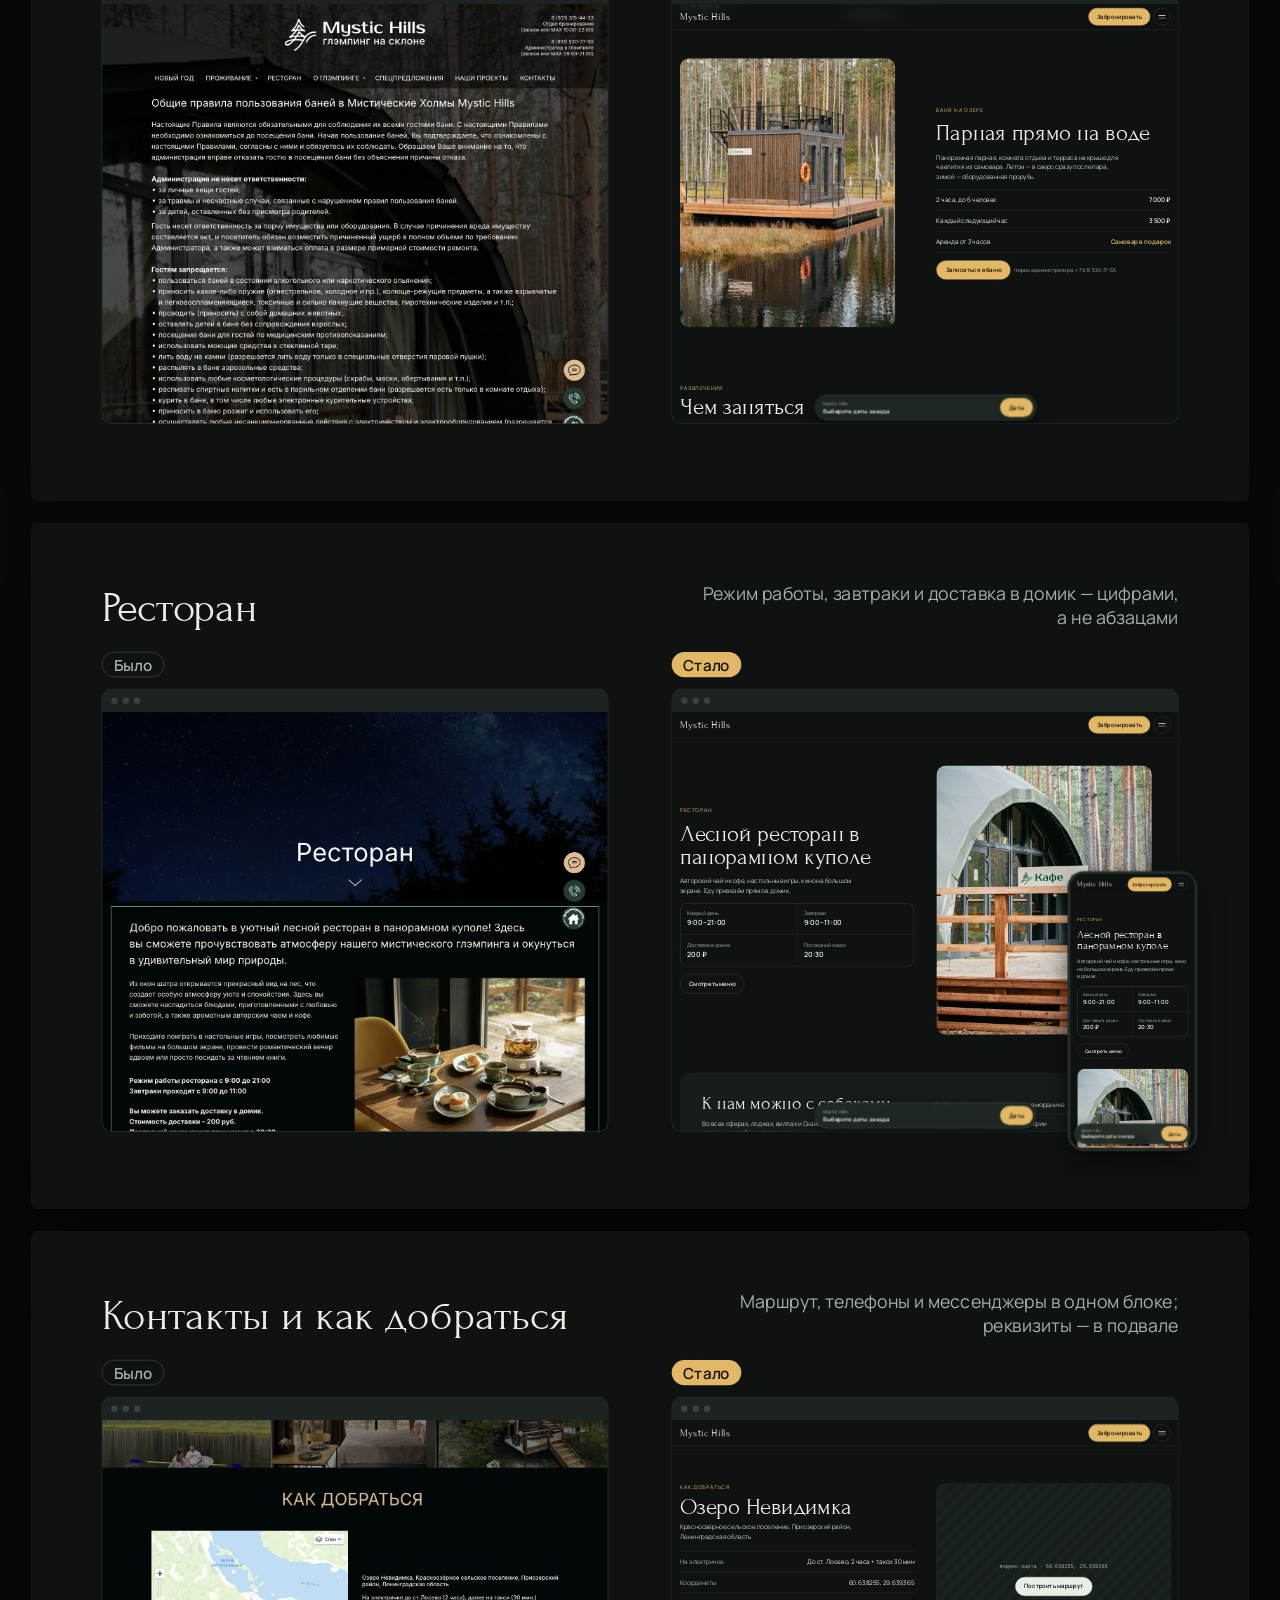
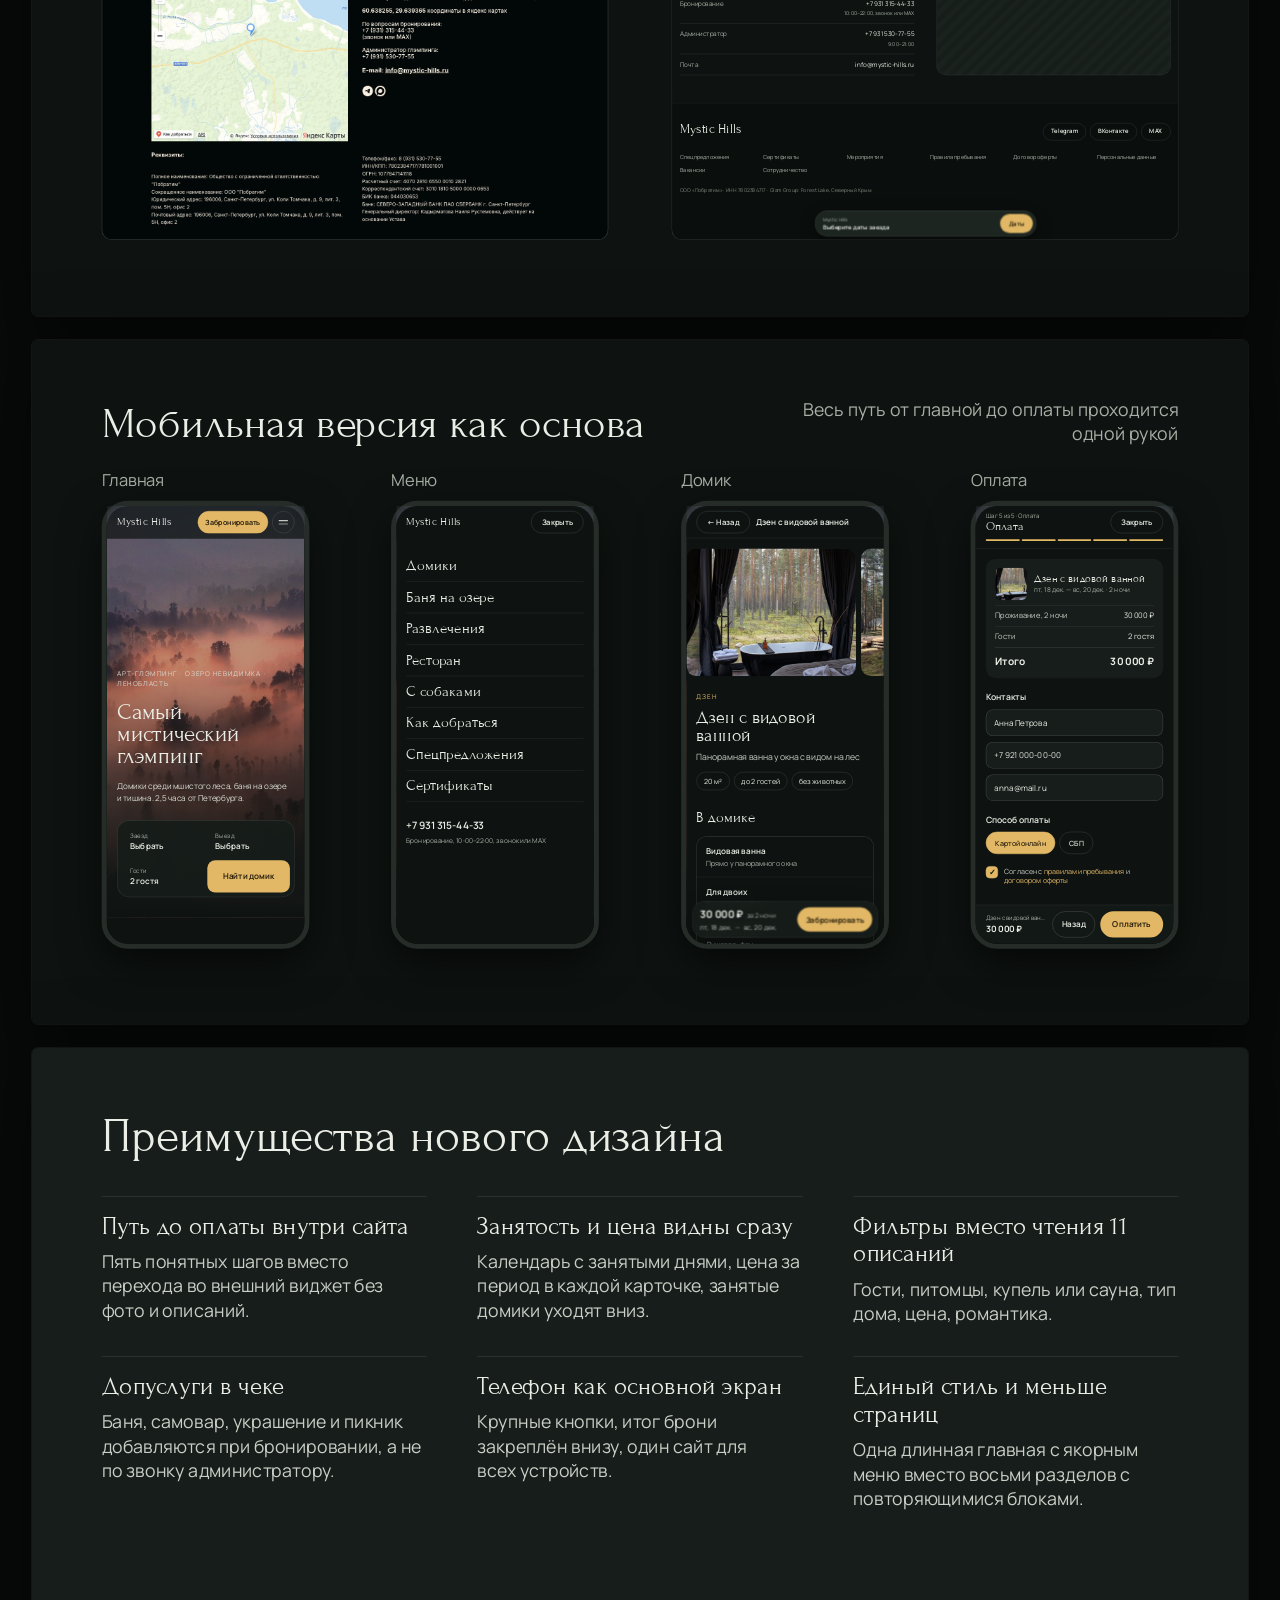
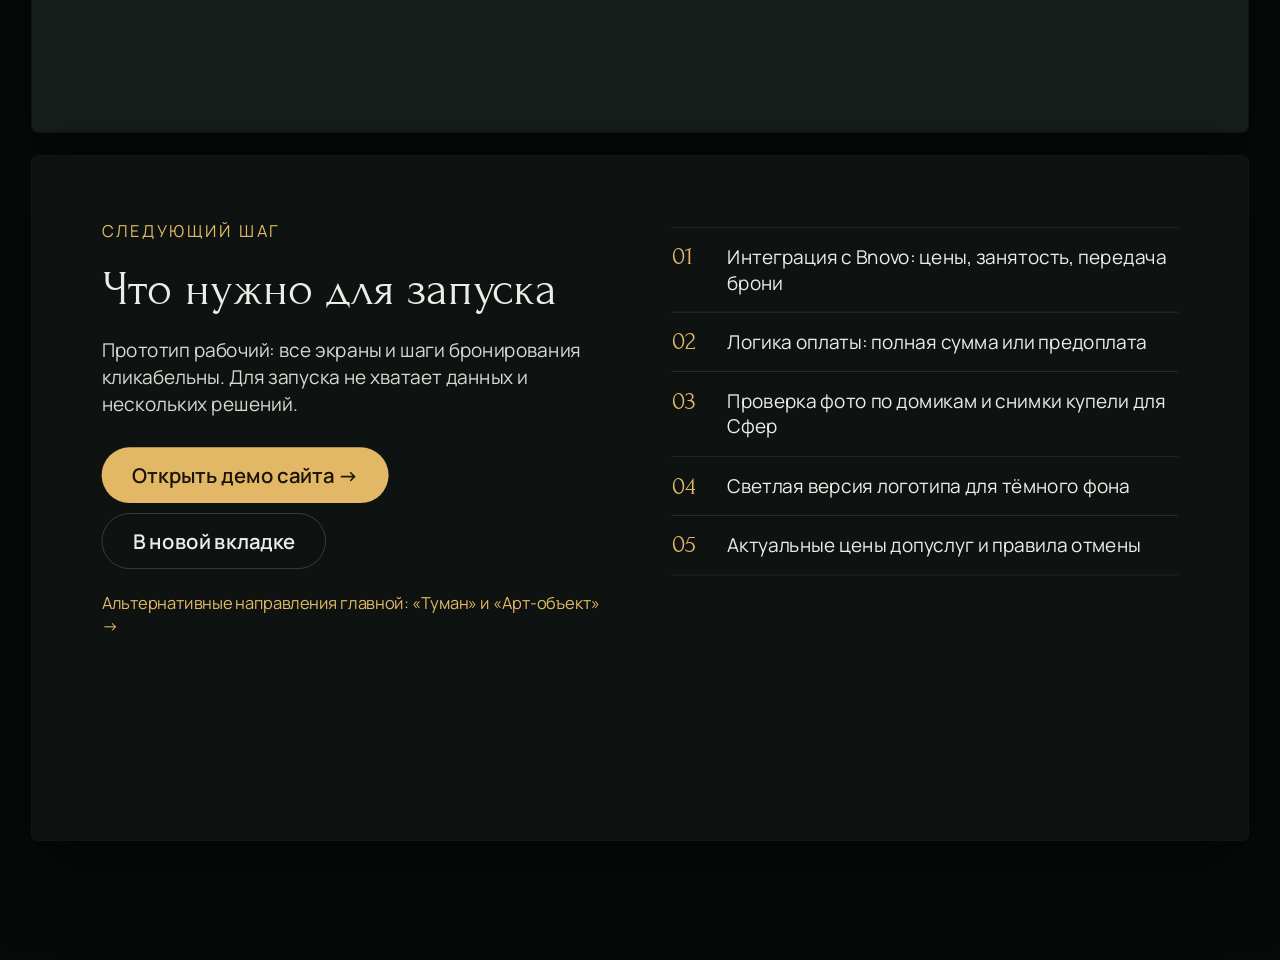
==== commit b631dc7d: "Телефон и планшет: слайды только для просмотра, прототип через кнопку «Демо» Co-Authored-By: Claude " ====
--- a/index.html
+++ b/index.html
@@ -12,7 +12,7 @@
 <link rel="preconnect" href="https://fonts.googleapis.com">
 <link rel="preconnect" href="https://fonts.gstatic.com" crossorigin>
 <link rel="stylesheet" href="https://fonts.googleapis.com/css2?family=Forum&family=Manrope:wght@400;500;600;700&display=swap">
-<link rel="stylesheet" href="assets/css/deck.css?v=6">
+<link rel="stylesheet" href="assets/css/deck.css?v=7">
 </head>
 <body>
 
@@ -329,6 +329,6 @@
 </div>
 
 
-<script src="assets/js/deck.js?v=6"></script>
+<script src="assets/js/deck.js?v=7"></script>
 </body>
 </html>
--- a/assets/css/deck.css
+++ b/assets/css/deck.css
@@ -171,3 +171,7 @@
 .phone .cover__off{top:12px;right:12px;height:38px;font-size:14px;padding:0 12px}
 .live .cover{display:none}
 .live .cover__off{display:inline-flex;align-items:center}
+
+/* телефон и планшет: слайды только для просмотра */
+.touch .page{pointer-events:none}
+.touch .page .slide{cursor:default}
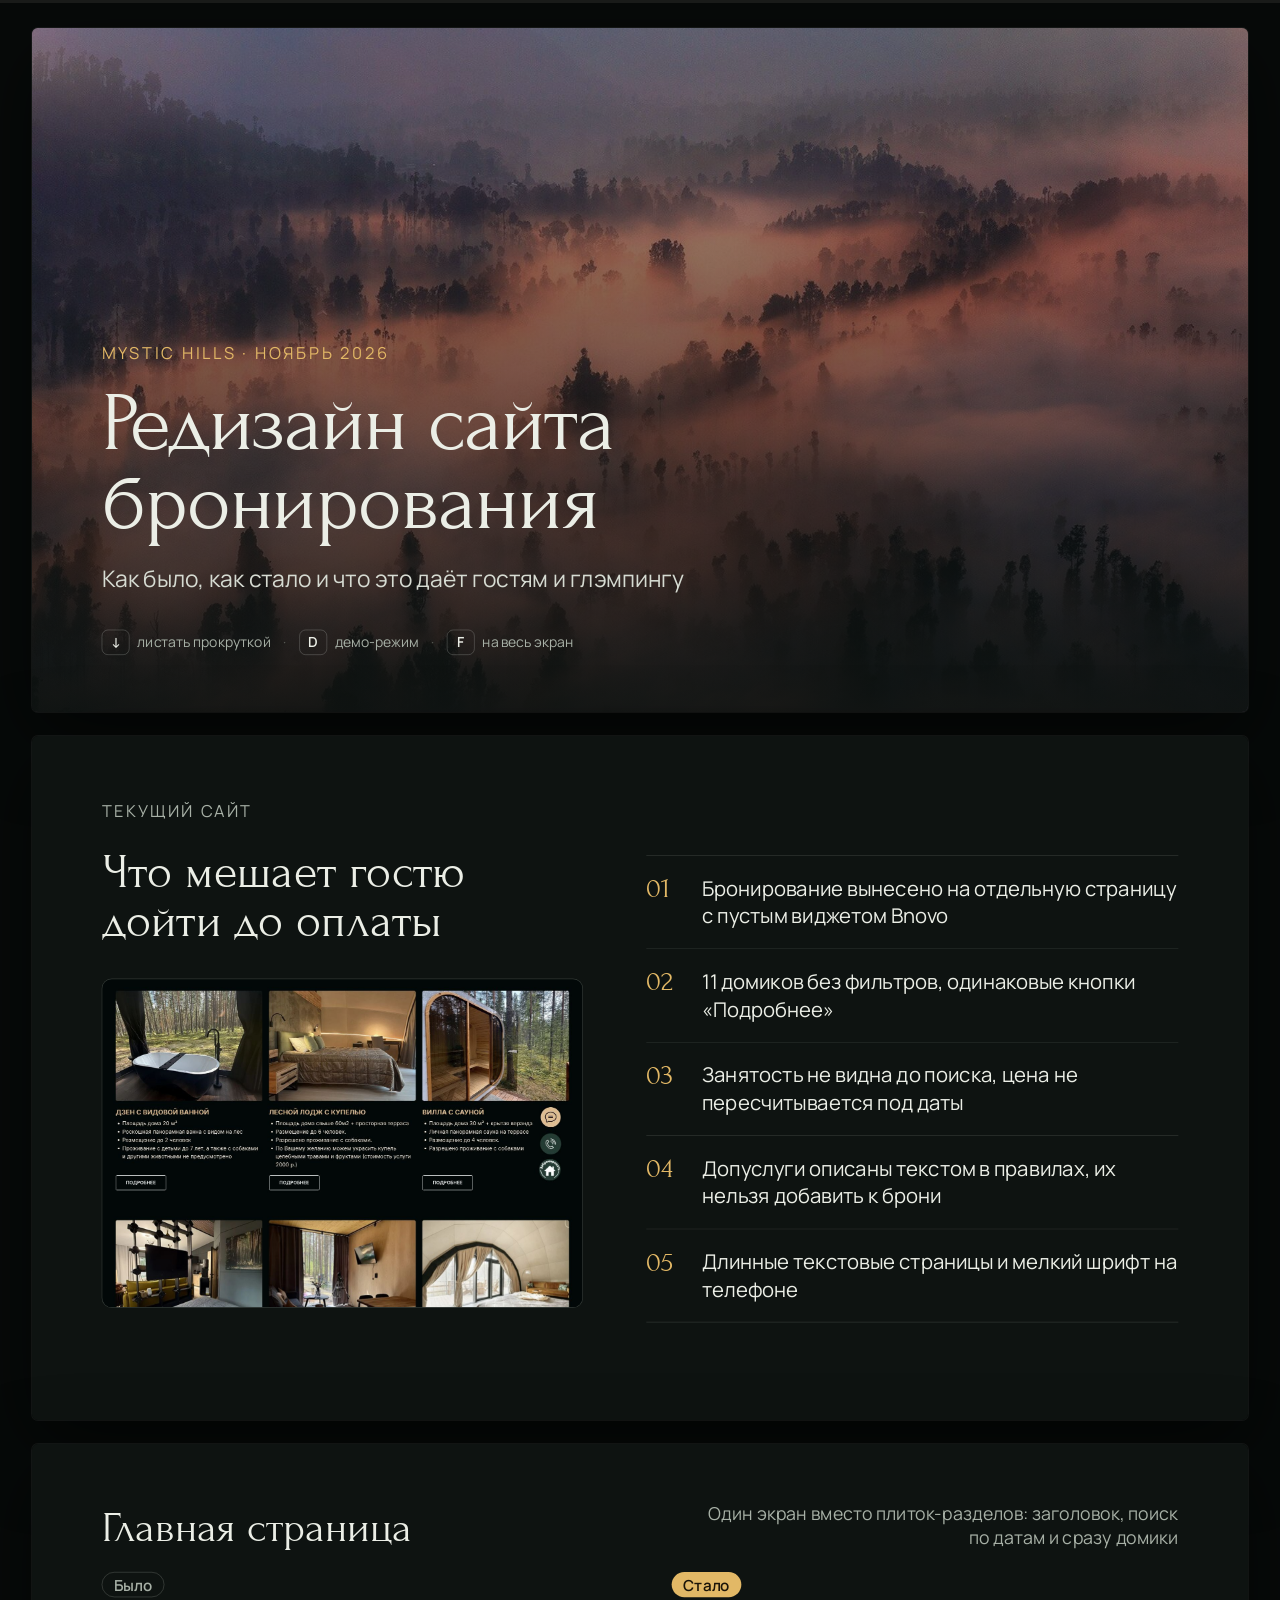
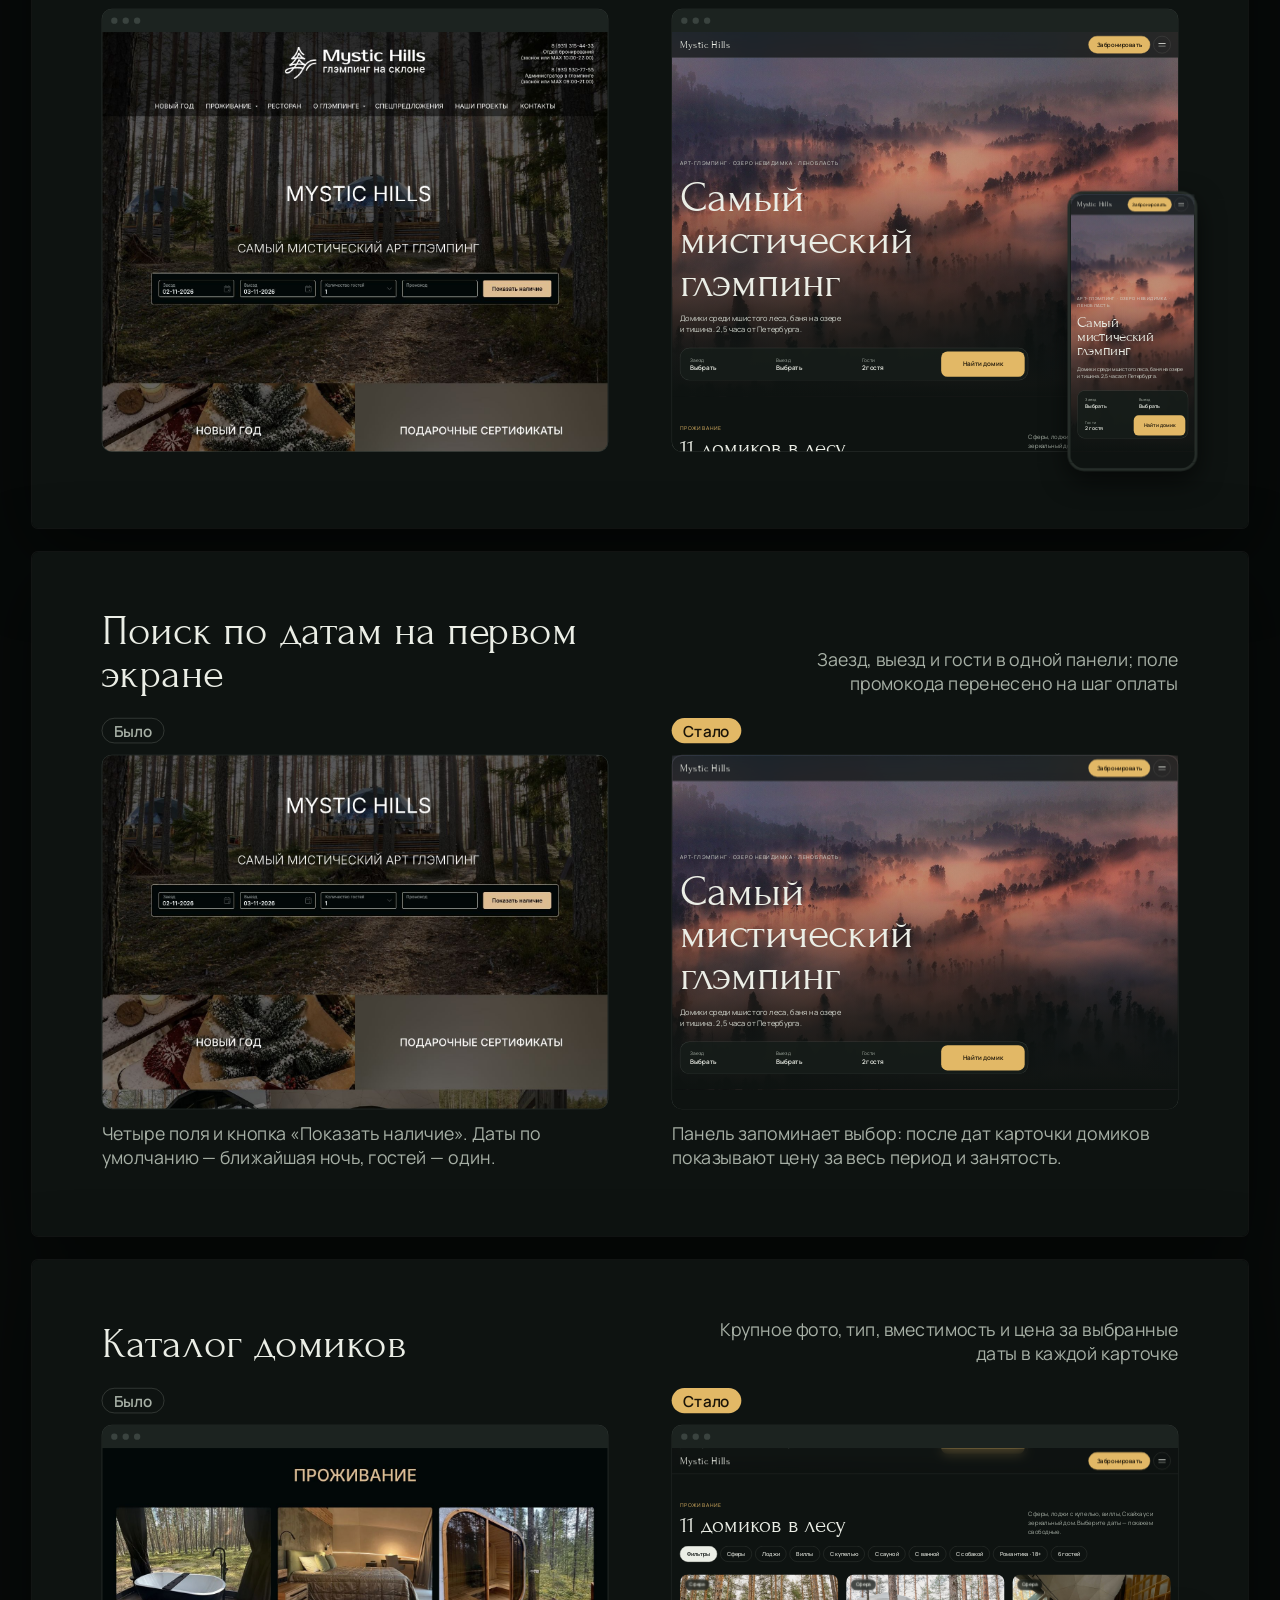
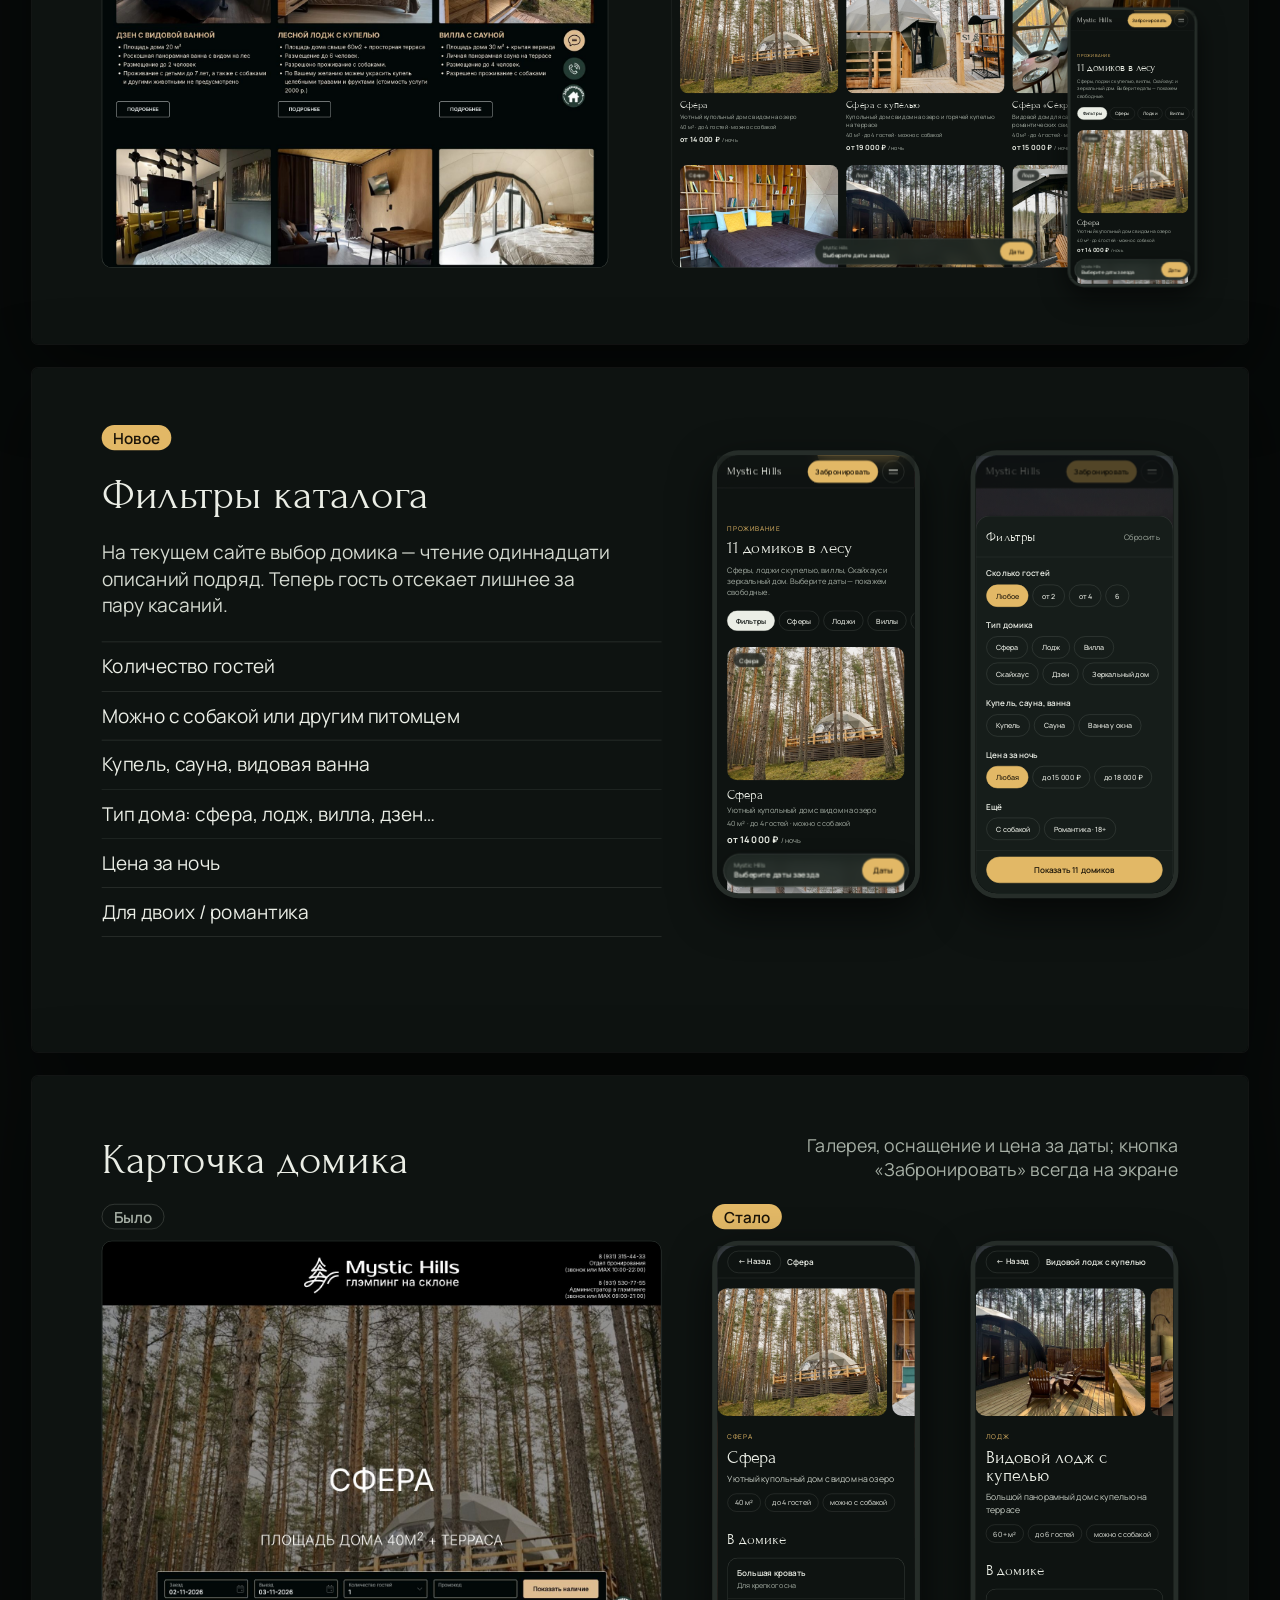
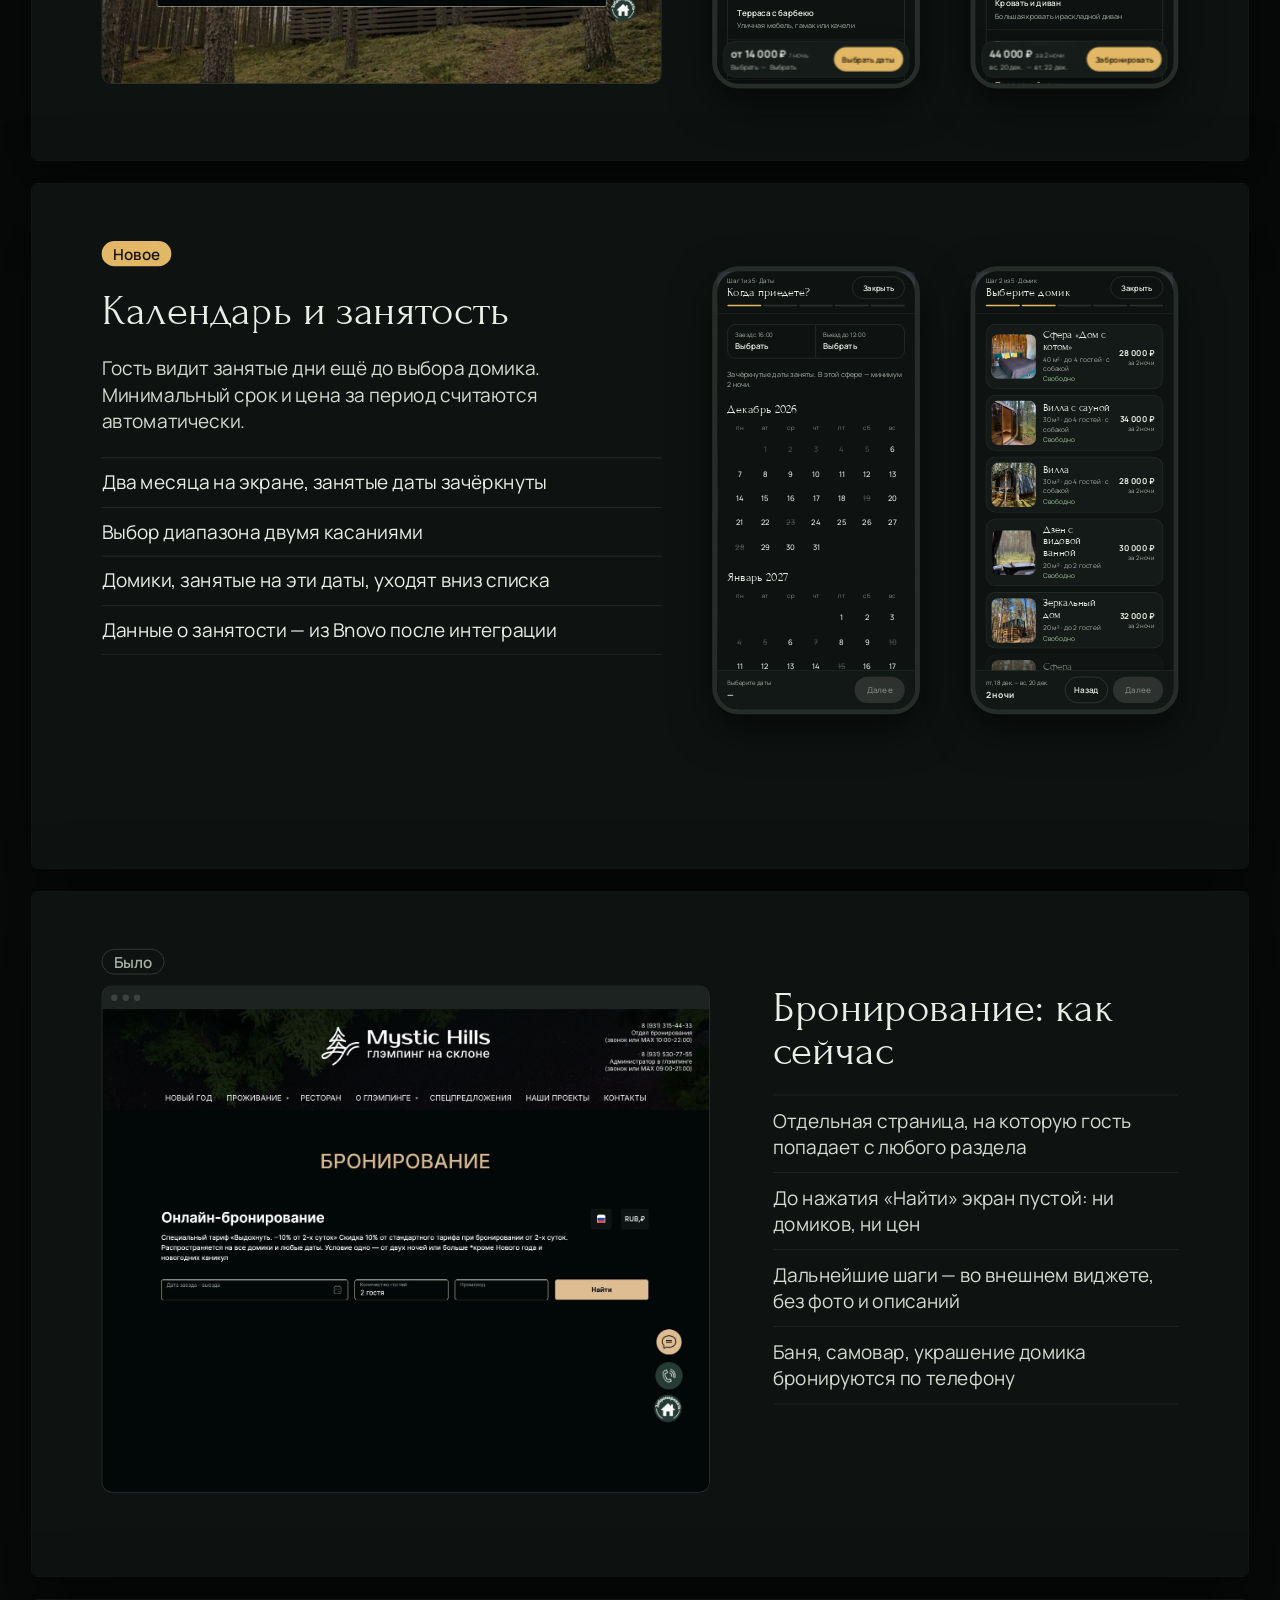
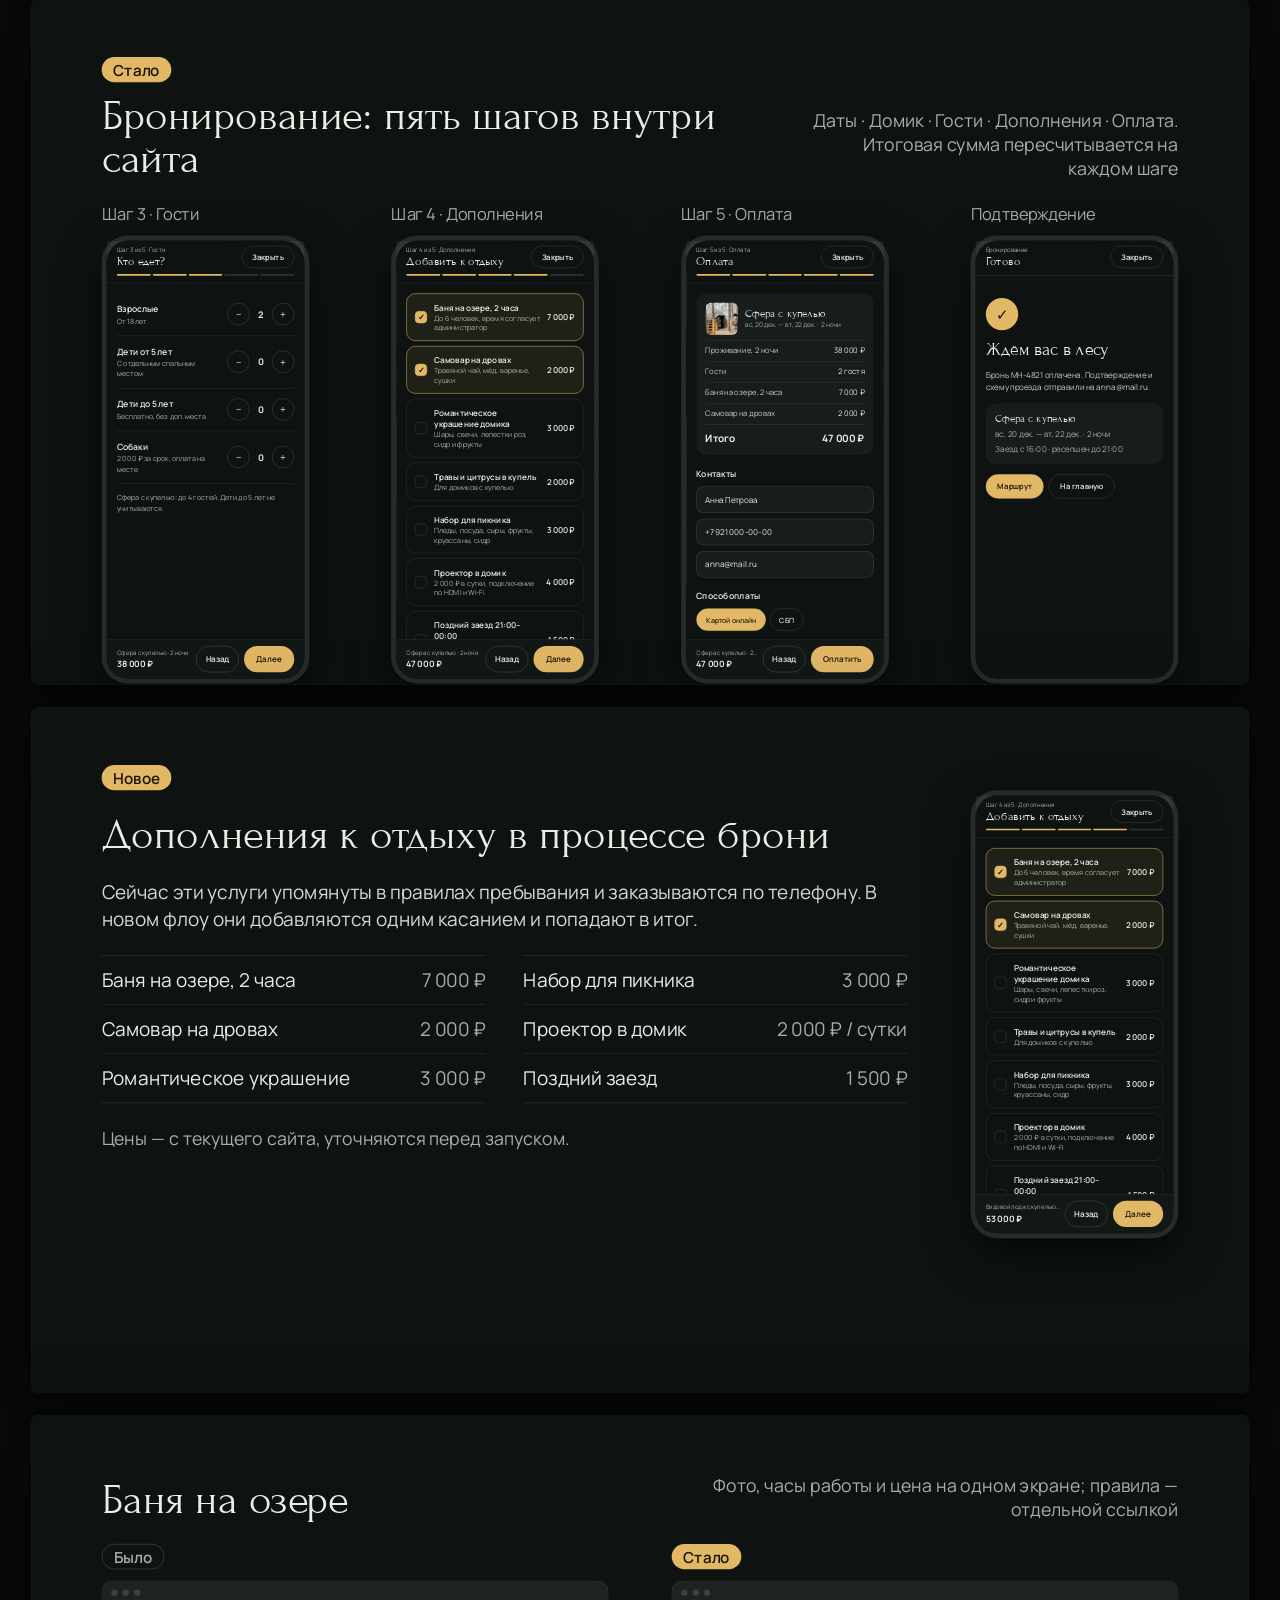
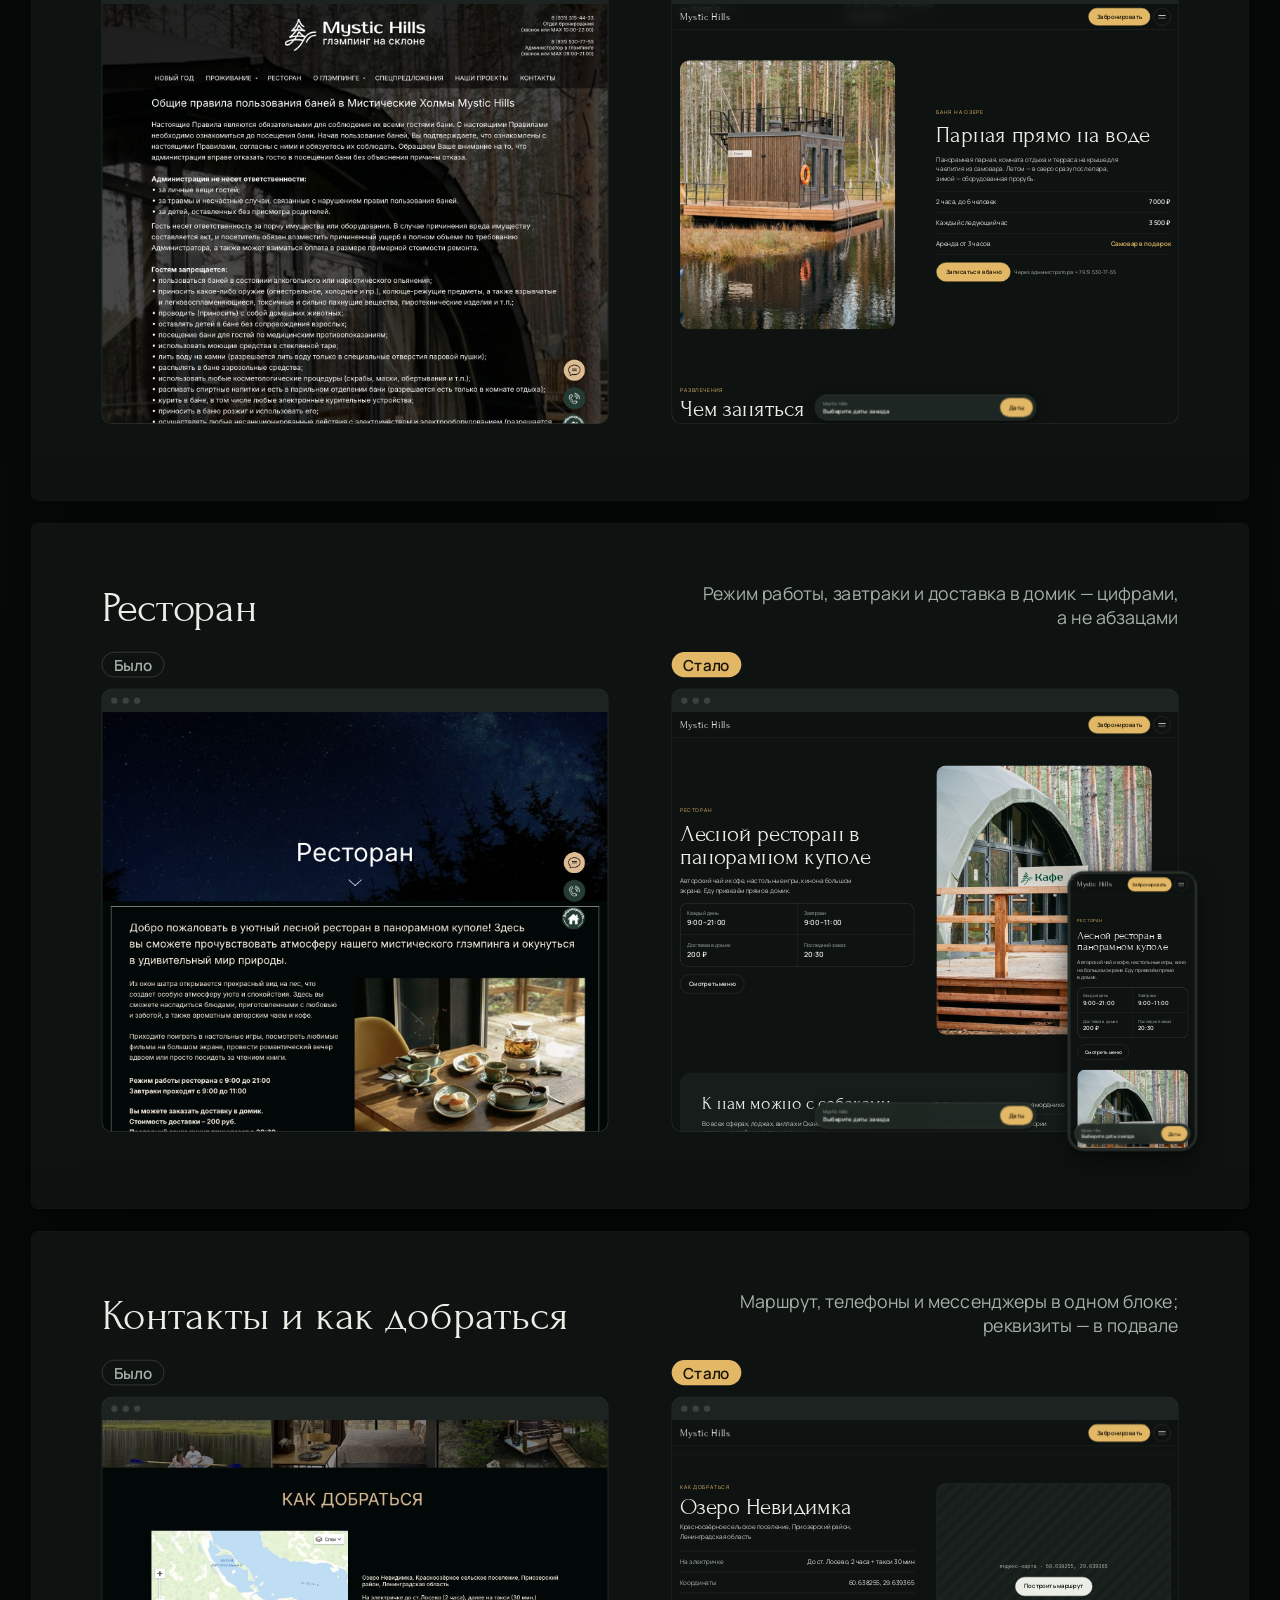
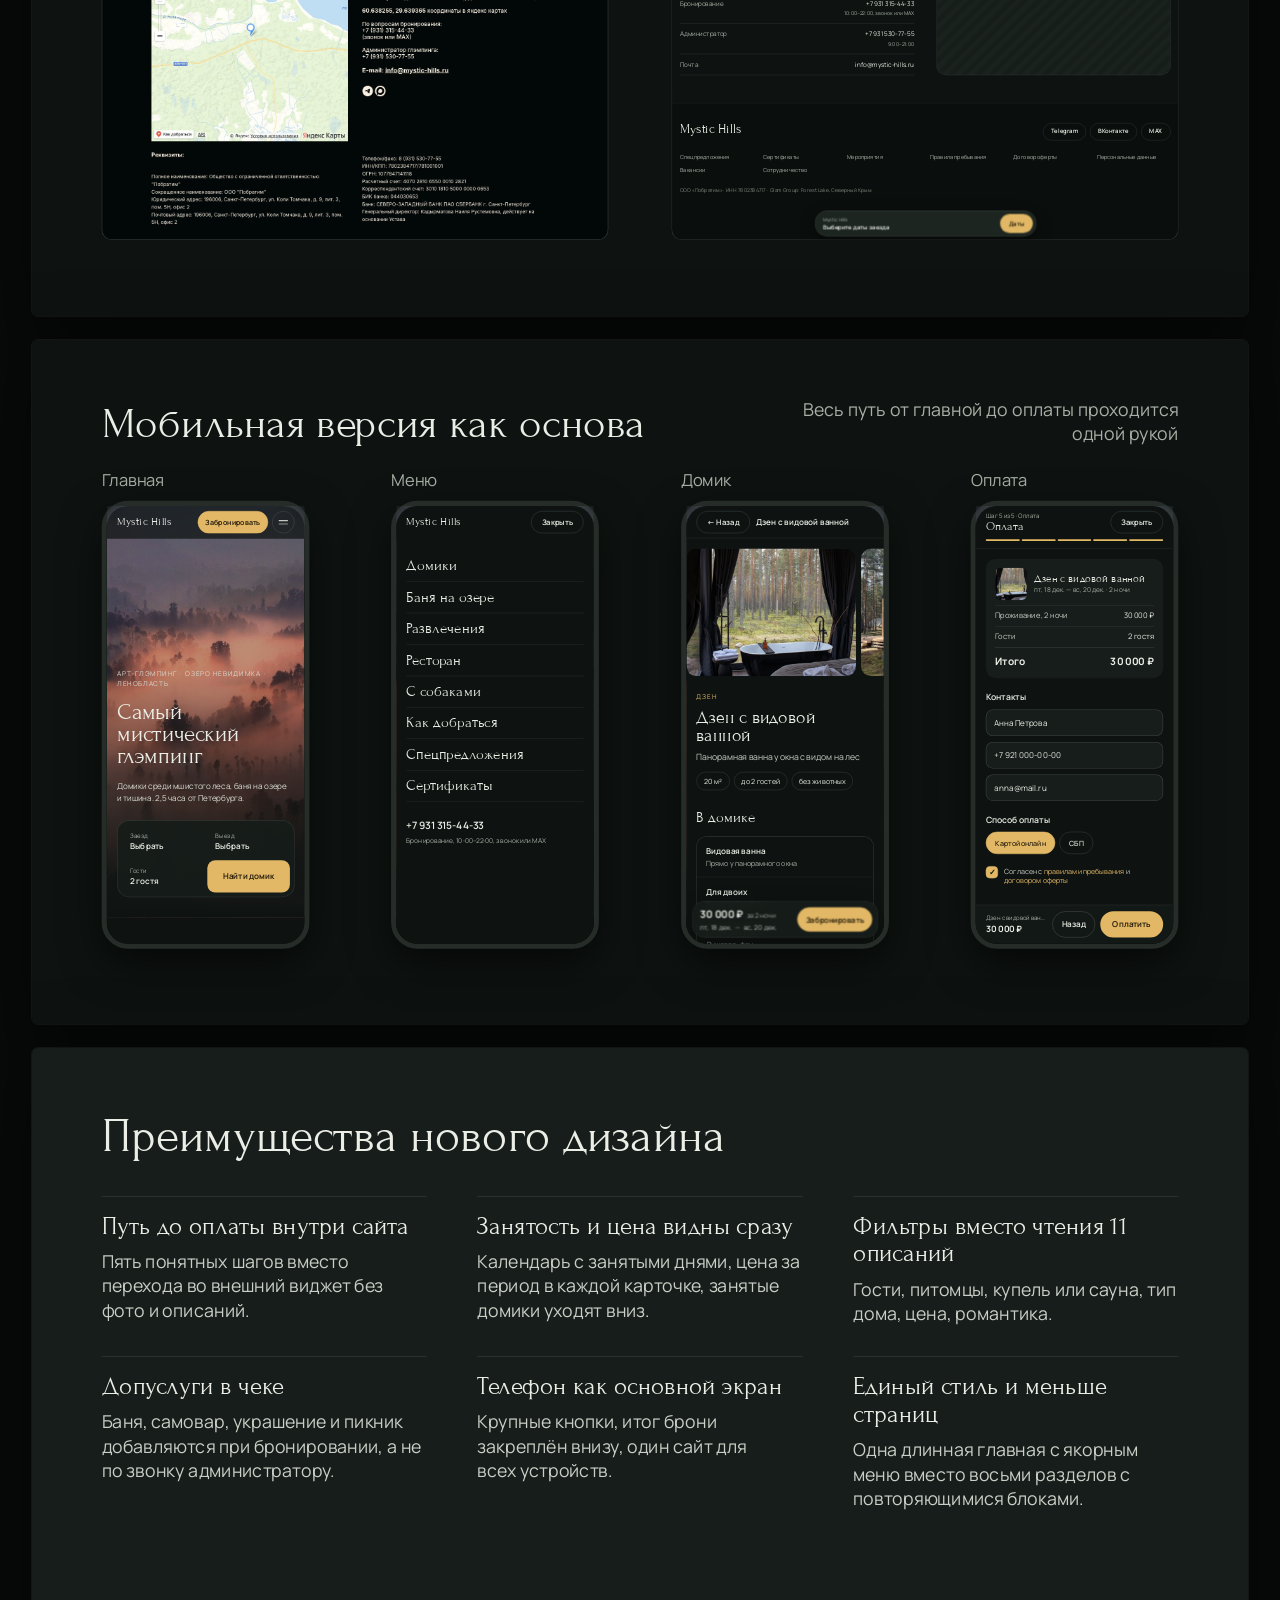
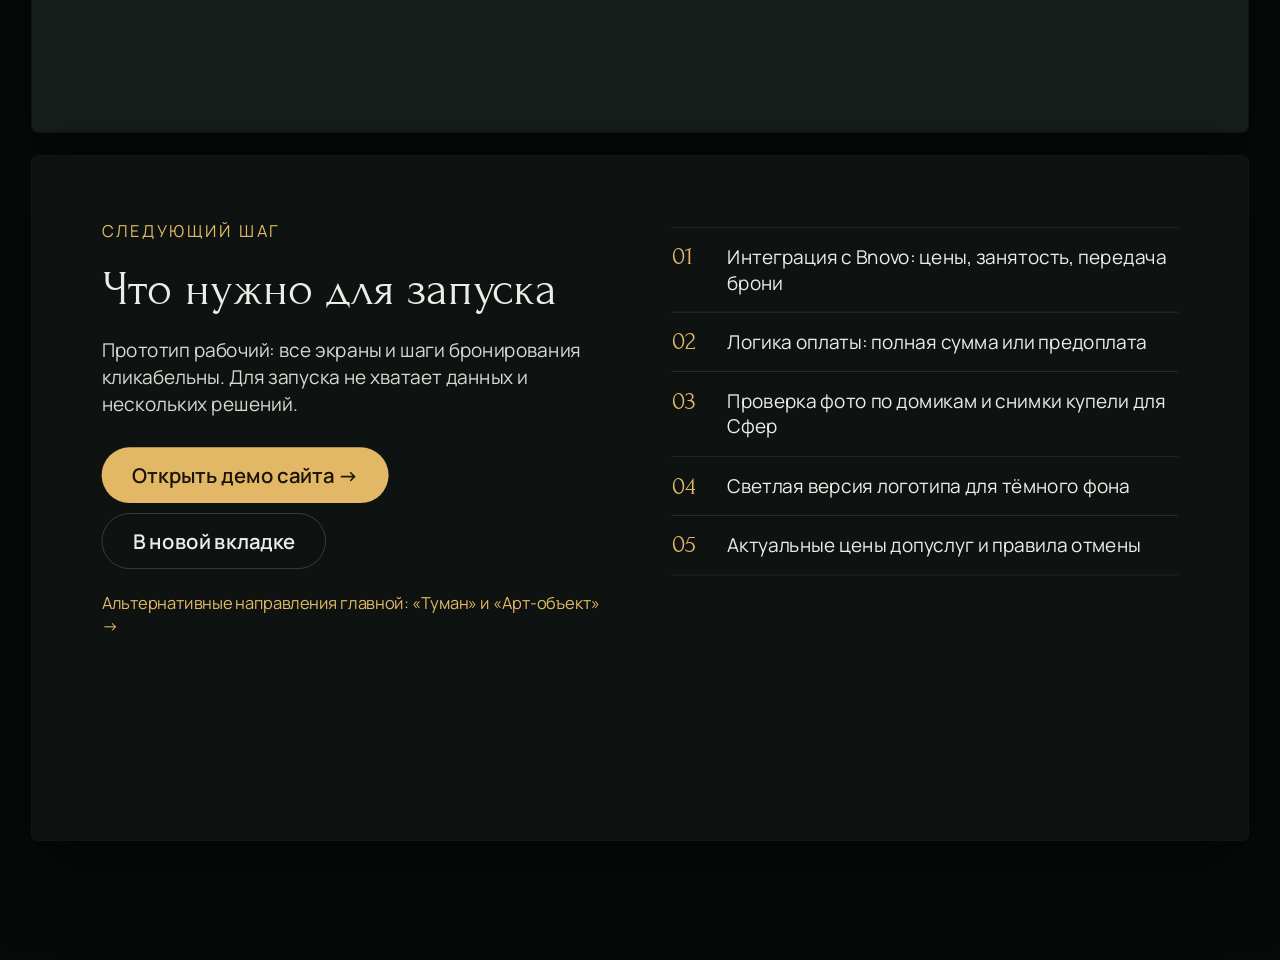
==== commit a1dde724: "Телефон: демо-режим во весь экран, счётчик без переноса, стили дат в карточке не задевают шаг «Даты»" ====
--- a/index.html
+++ b/index.html
@@ -12,7 +12,7 @@
 <link rel="preconnect" href="https://fonts.googleapis.com">
 <link rel="preconnect" href="https://fonts.gstatic.com" crossorigin>
 <link rel="stylesheet" href="https://fonts.googleapis.com/css2?family=Forum&family=Manrope:wght@400;500;600;700&display=swap">
-<link rel="stylesheet" href="assets/css/deck.css?v=7">
+<link rel="stylesheet" href="assets/css/deck.css?v=8">
 </head>
 <body>
 
@@ -329,6 +329,6 @@
 </div>
 
 
-<script src="assets/js/deck.js?v=7"></script>
+<script src="assets/js/deck.js?v=8"></script>
 </body>
 </html>
--- a/assets/css/deck.css
+++ b/assets/css/deck.css
@@ -119,7 +119,7 @@
 .hud__btn:hover{background:rgba(235,238,230,0.08)}
 .hud__btn--acc{background:var(--acc);color:var(--accfg)}
 .hud__btn--acc:hover{background:#ecc97f}
-.hud__count{padding:0 8px;font-variant-numeric:tabular-nums;color:var(--muted)}
+.hud__count{padding:0 8px;font-variant-numeric:tabular-nums;color:var(--muted);white-space:nowrap}
 .hud__count #cur{color:var(--fg);font-weight:600}
 .hud__label{padding:0 10px;color:var(--muted);max-width:220px;overflow:hidden;text-overflow:ellipsis;white-space:nowrap}
 .hud__sep{width:1px;height:24px;background:rgba(235,238,230,0.14);margin:0 4px}
@@ -175,3 +175,8 @@
 /* телефон и планшет: слайды только для просмотра */
 .touch .page{pointer-events:none}
 .touch .page .slide{cursor:default}
+/* демо-режим на телефоне: прототип во весь экран, без рамки устройства и переключателя */
+.touch .demo__devices{display:none}
+.touch .demo__stage{padding:0}
+.touch .demo__bar{padding:8px 12px}
+.demo__device.fill{width:100%;height:100%;border:none;border-radius:0;box-shadow:none;transform:none}
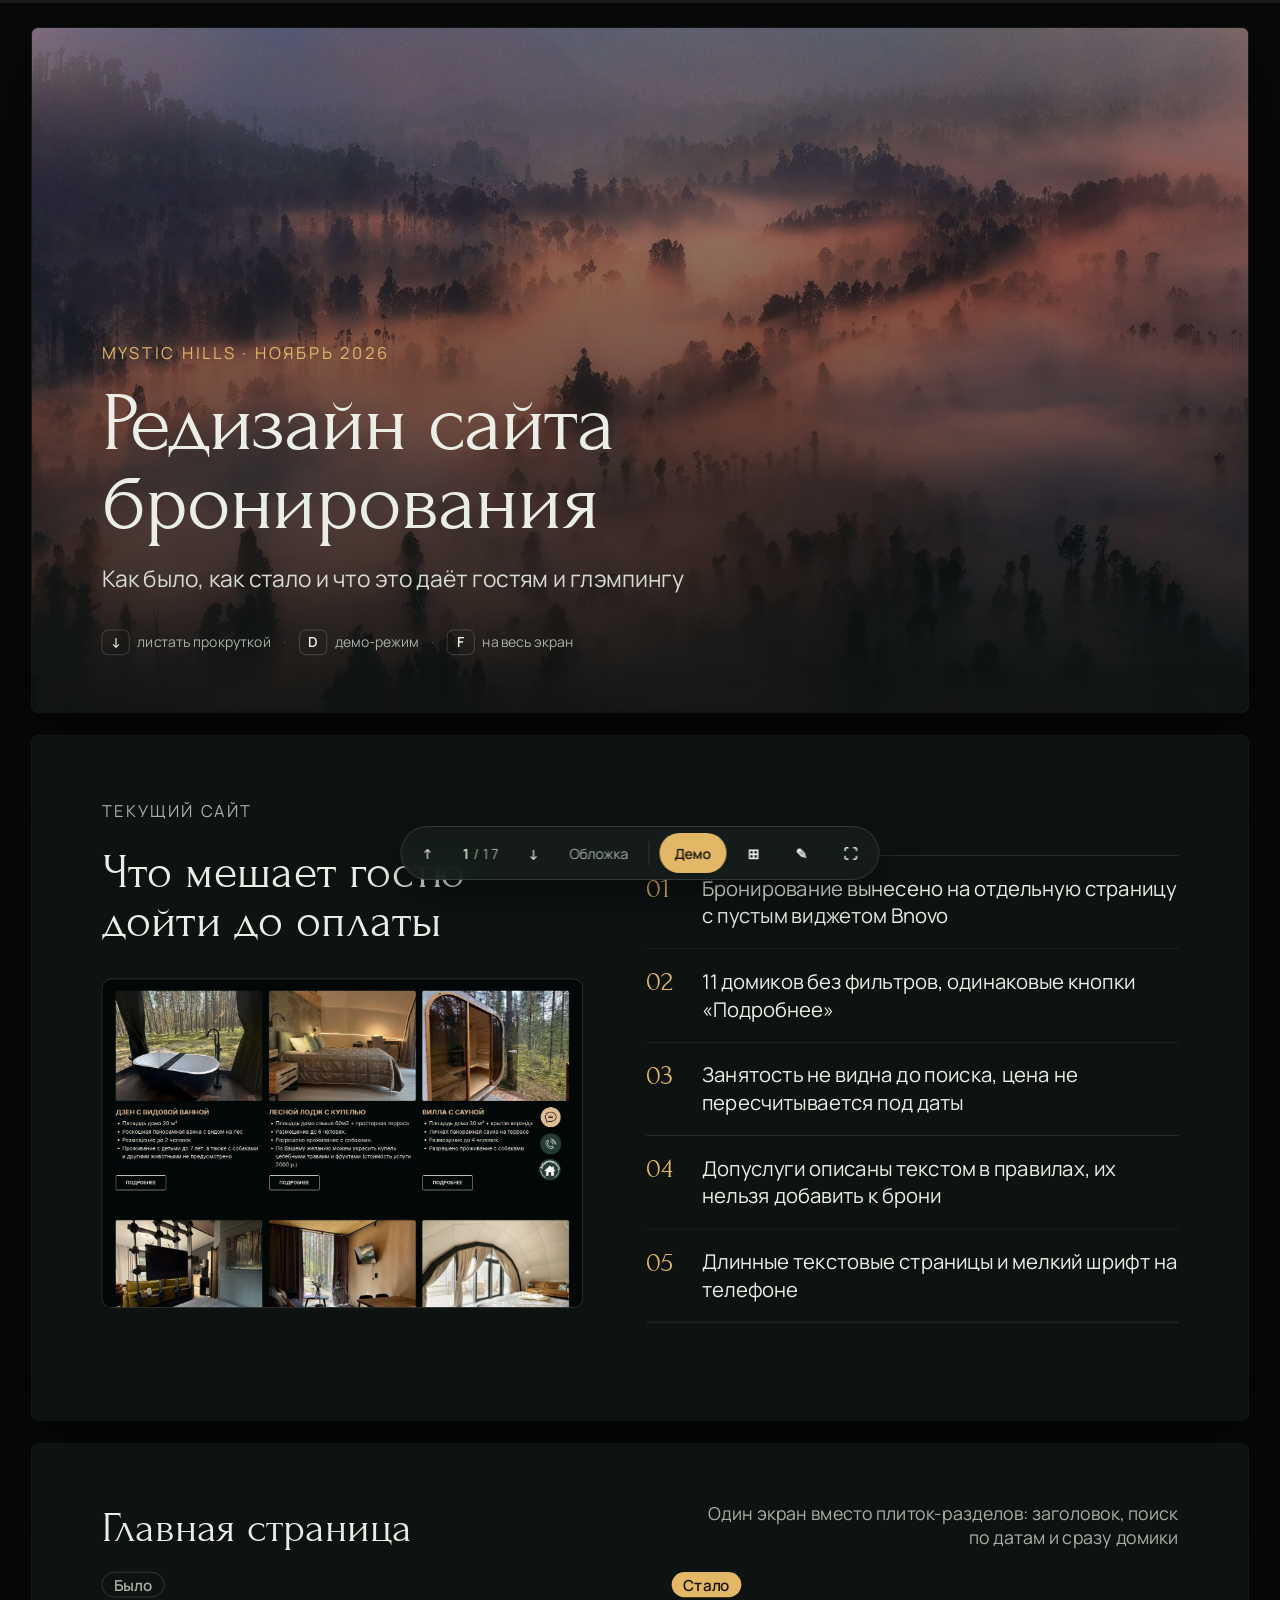
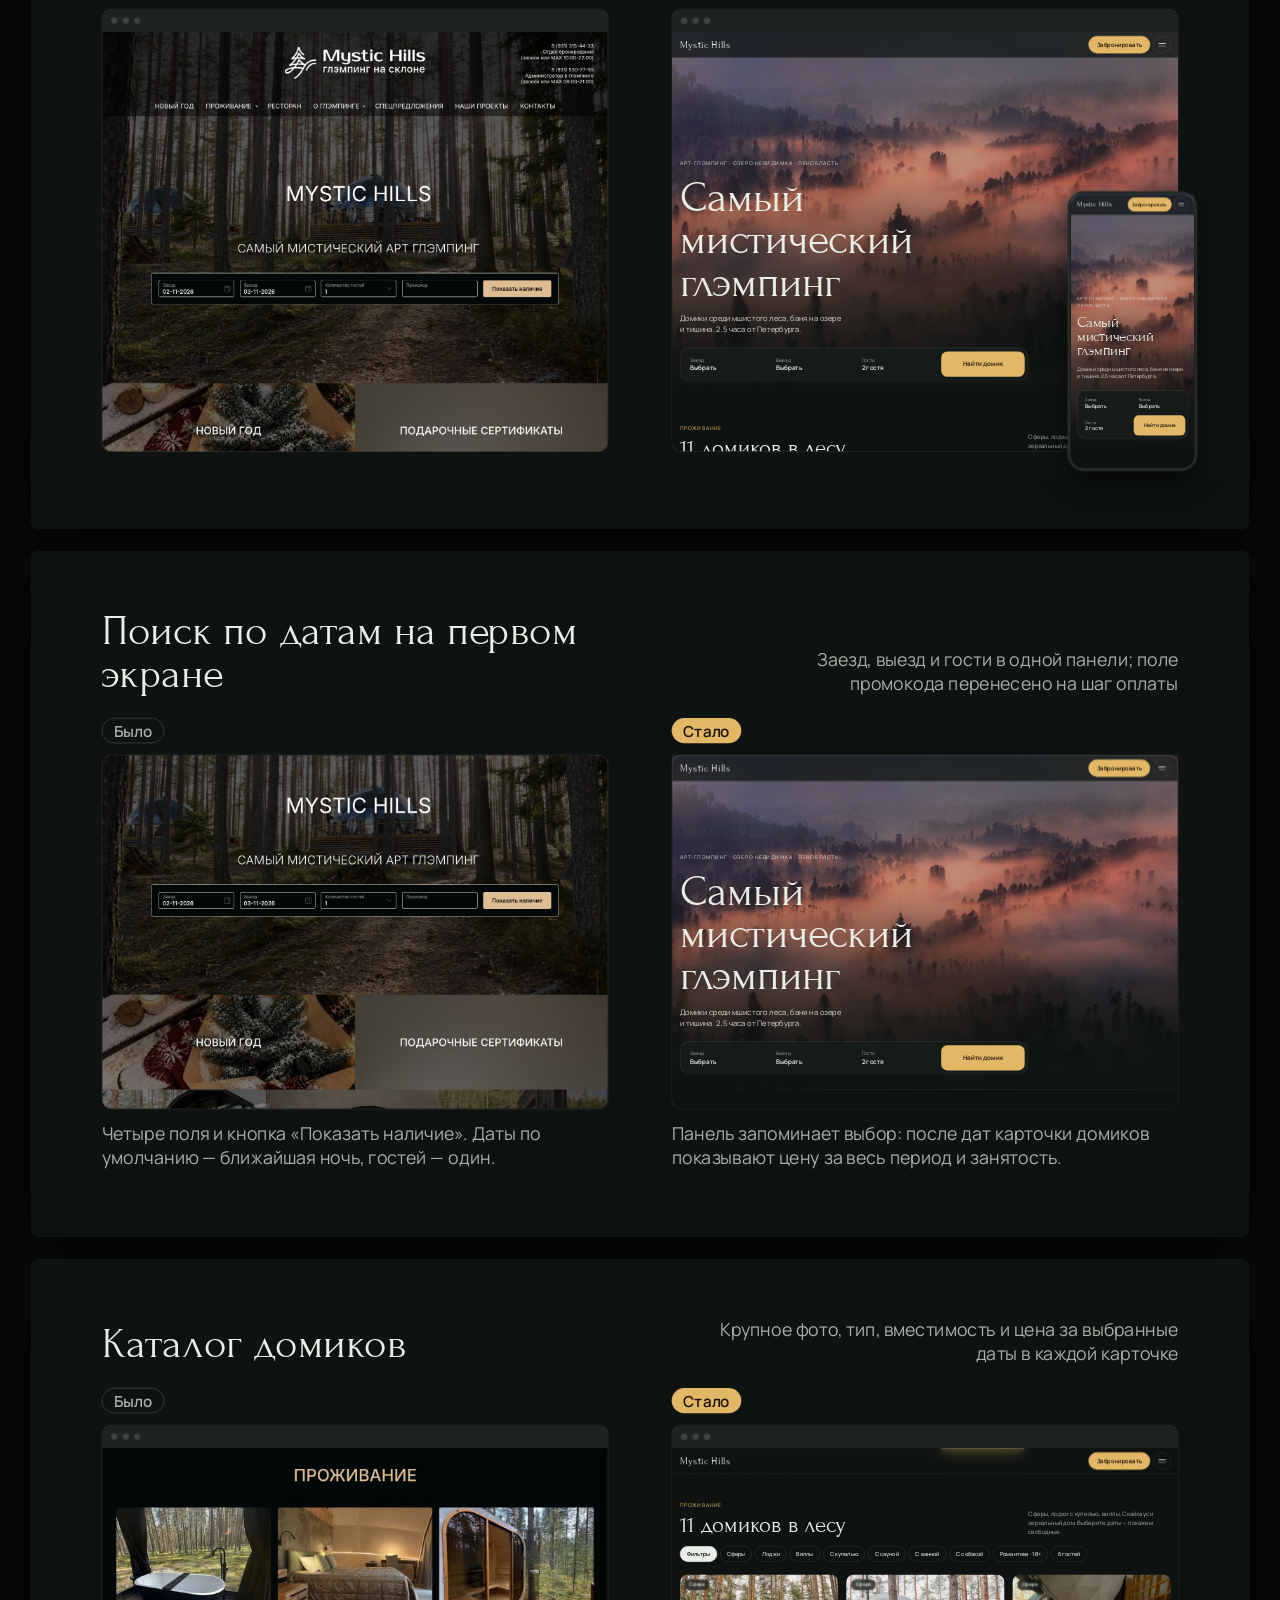
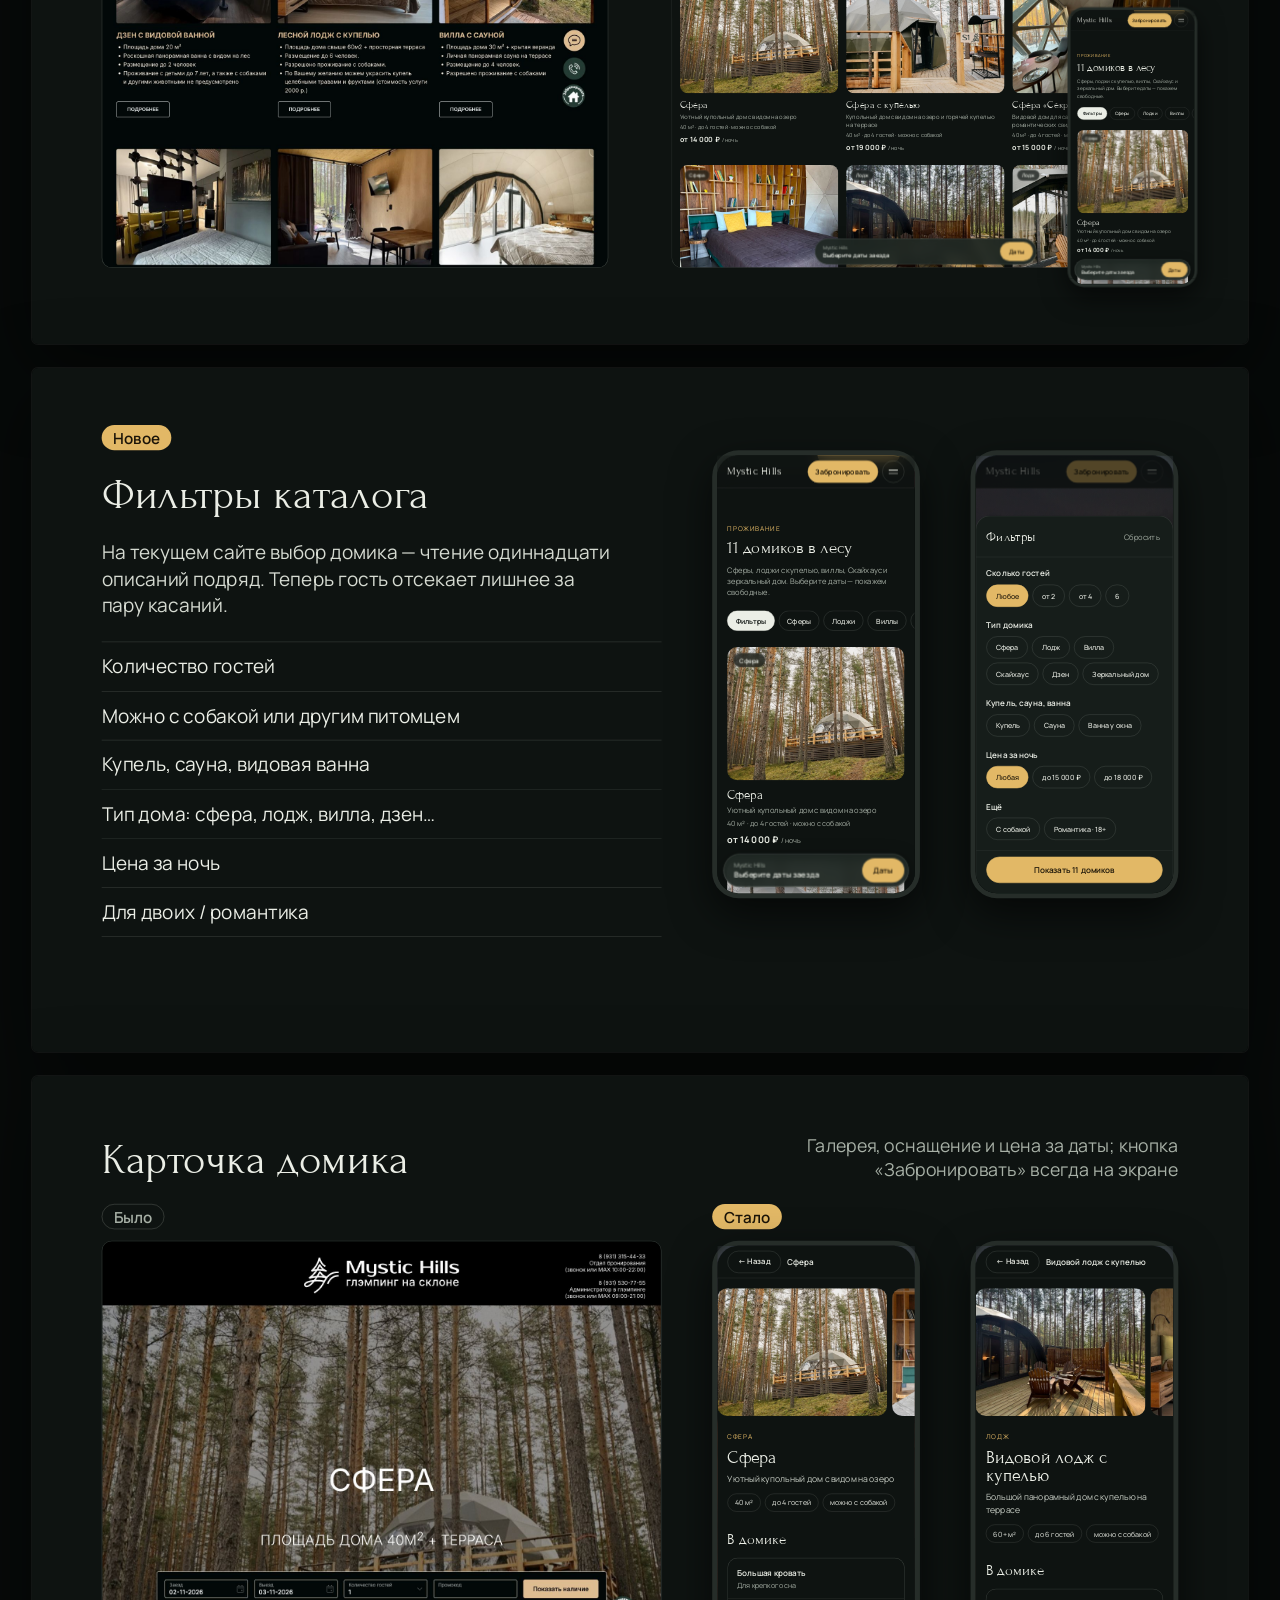
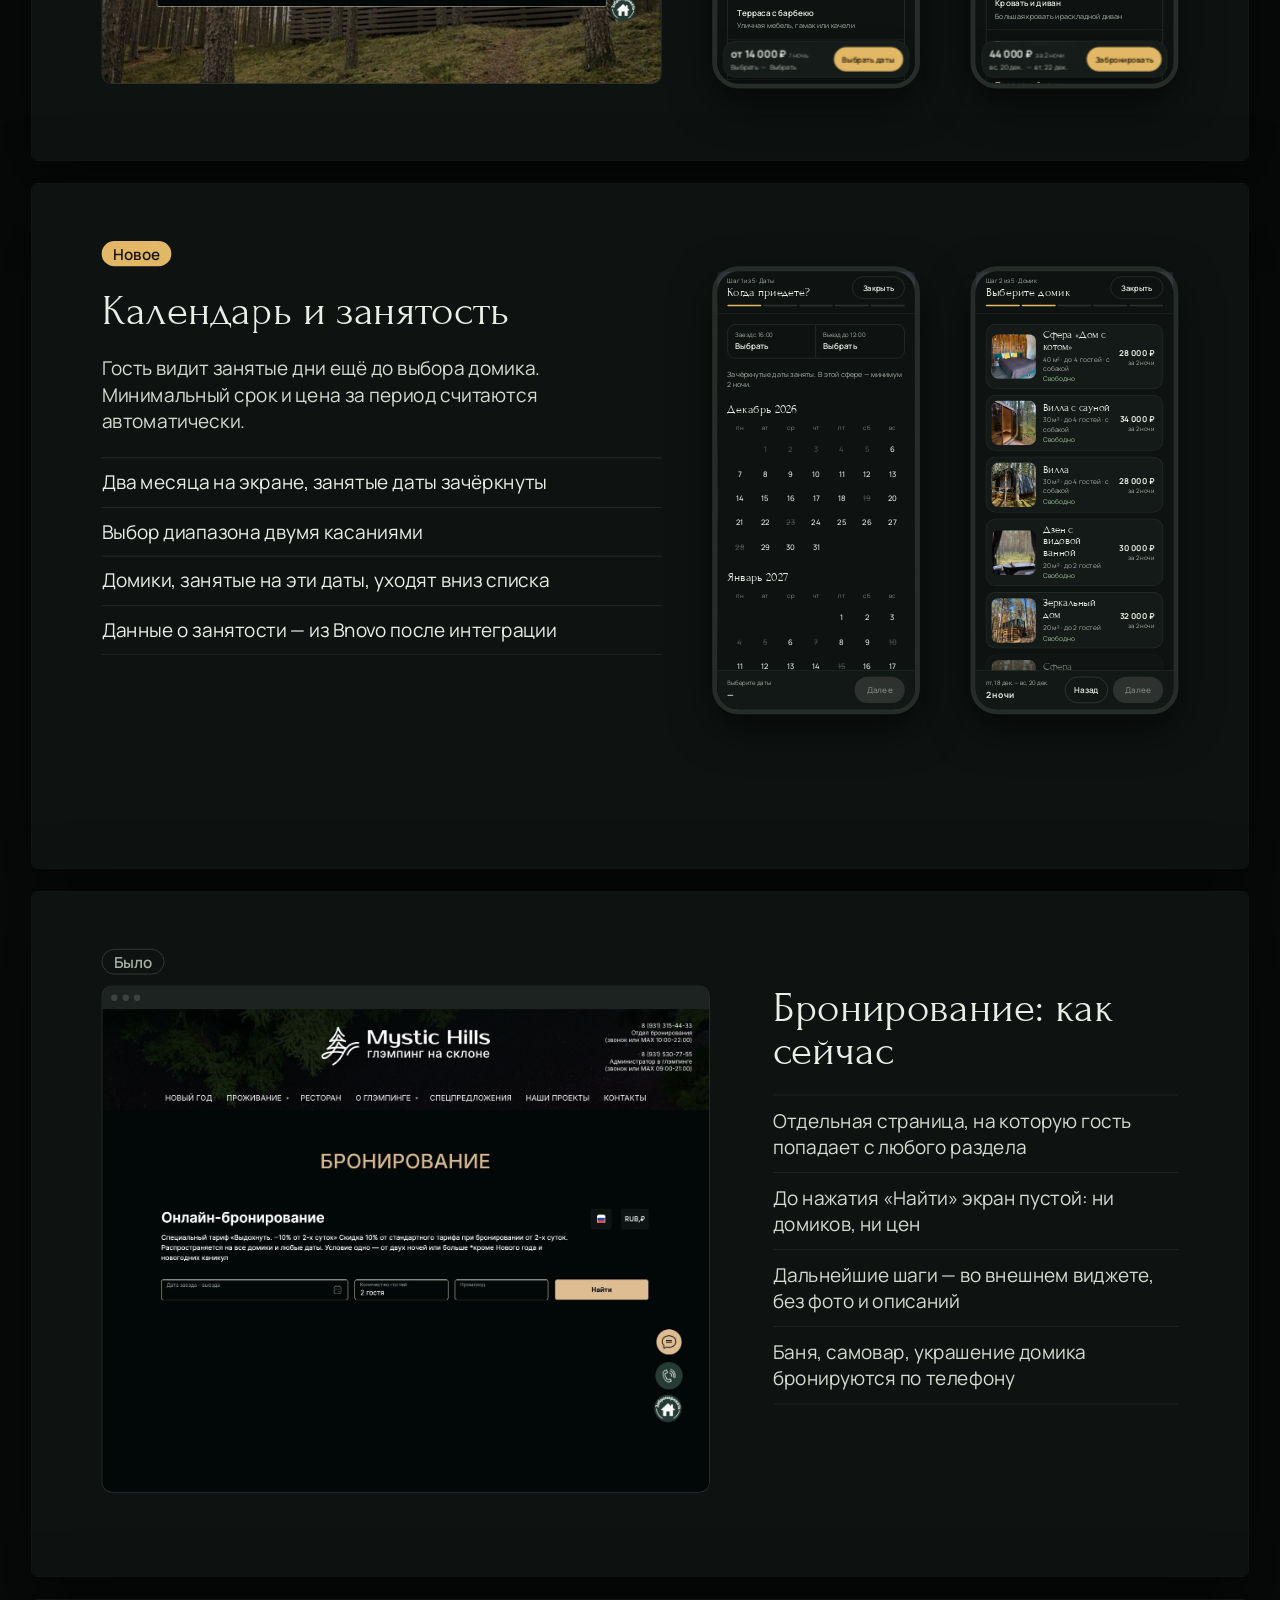
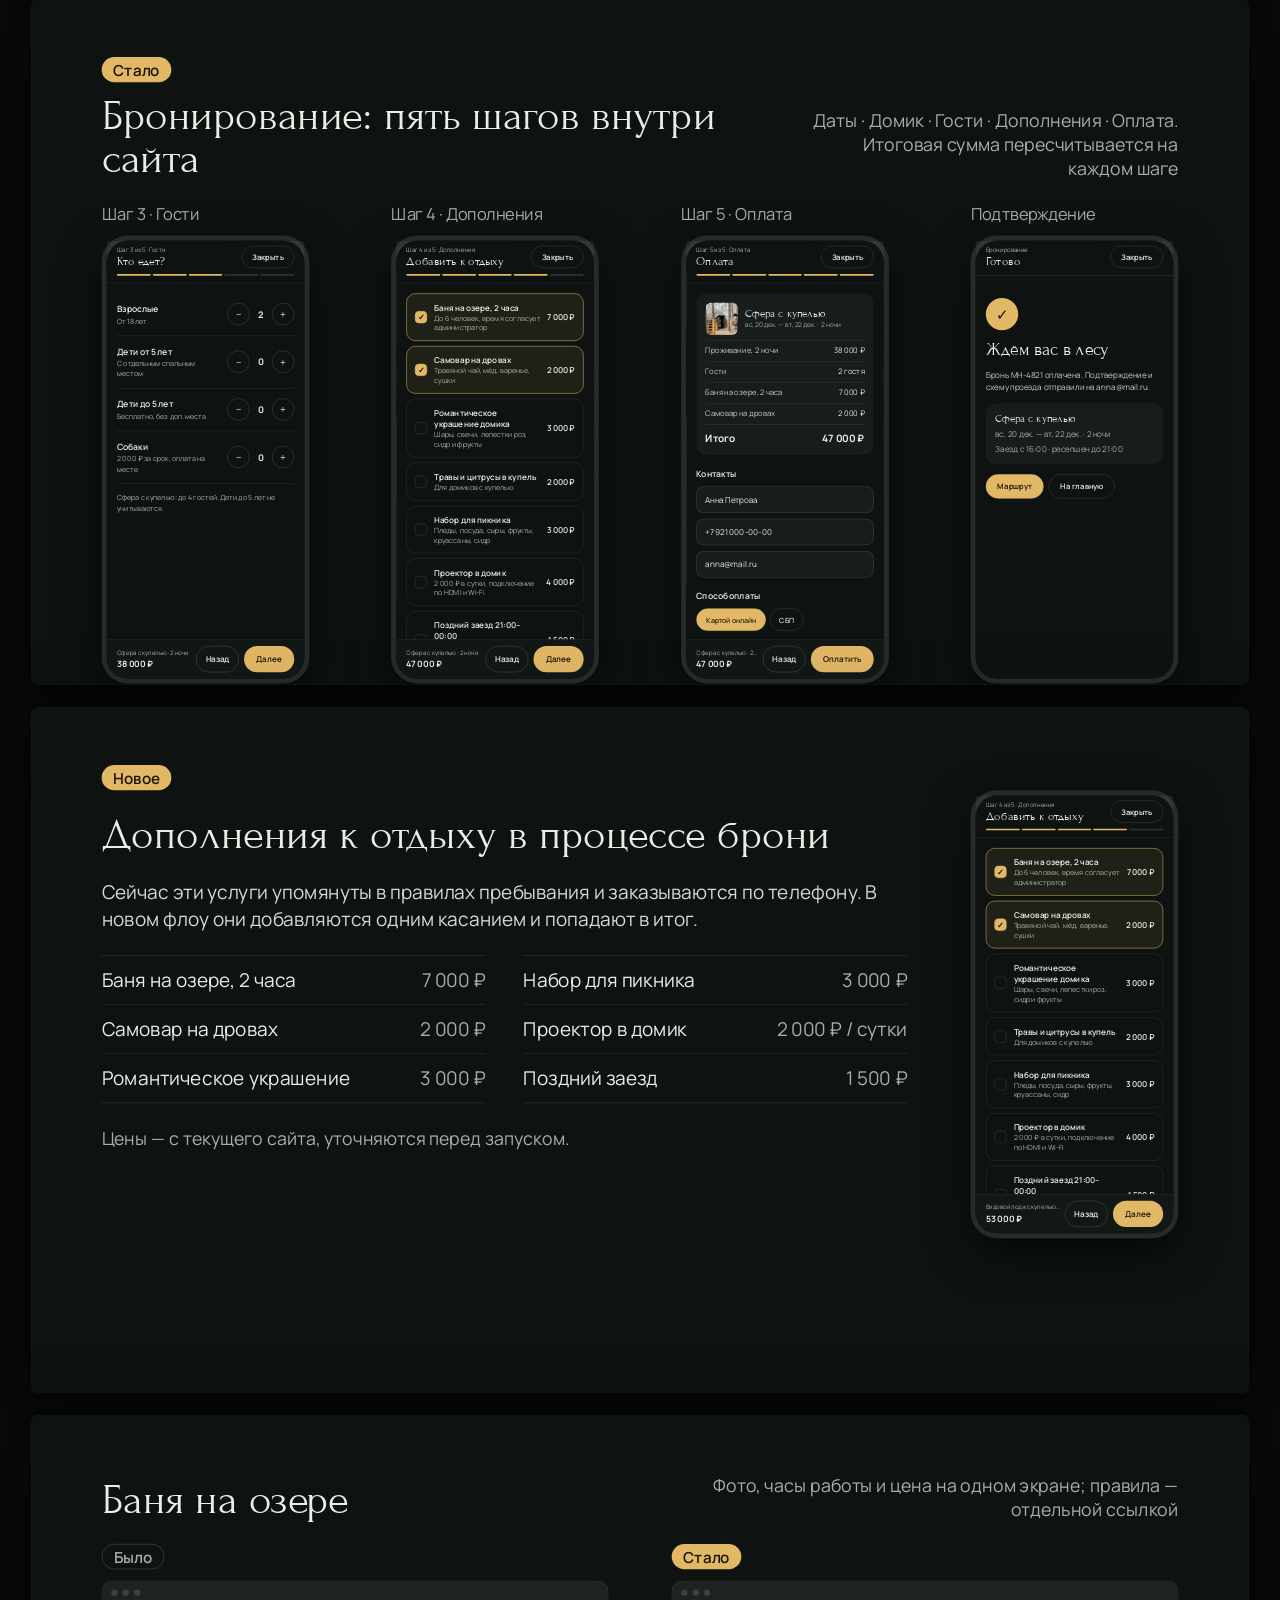
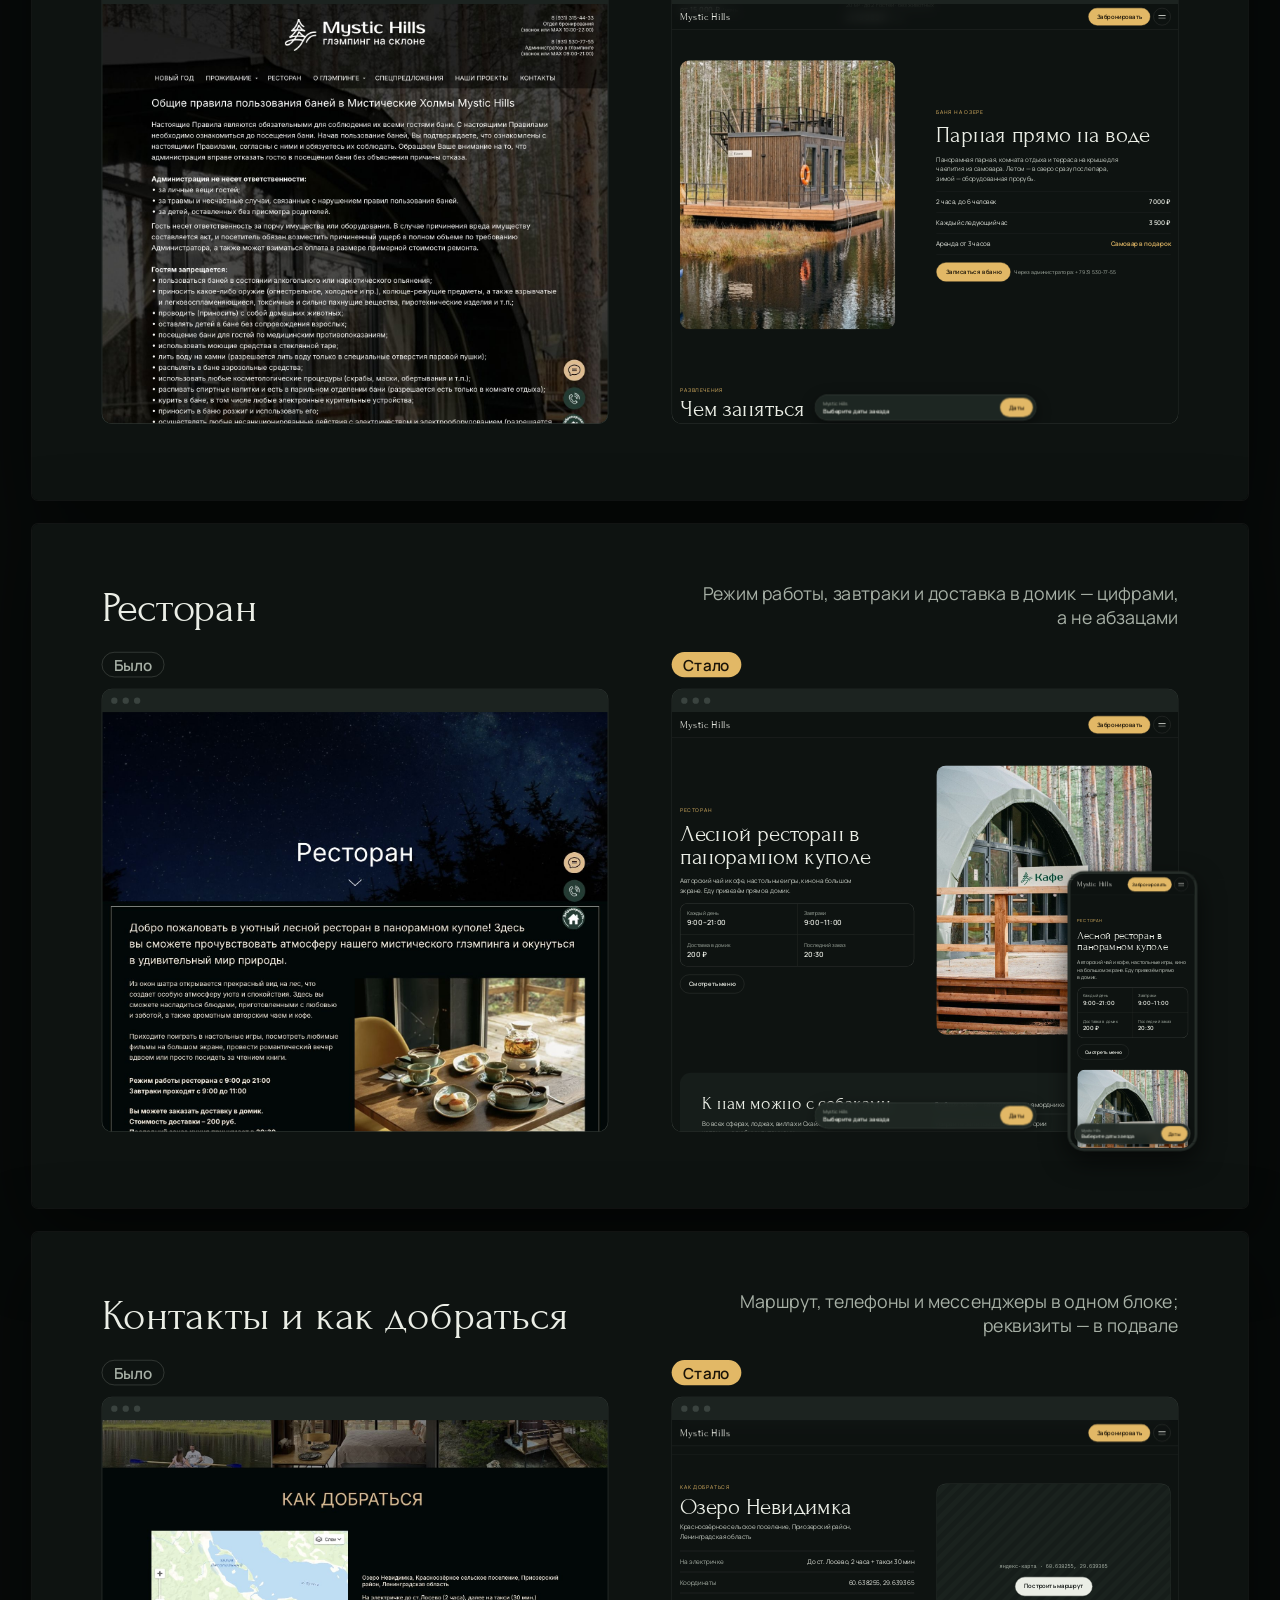
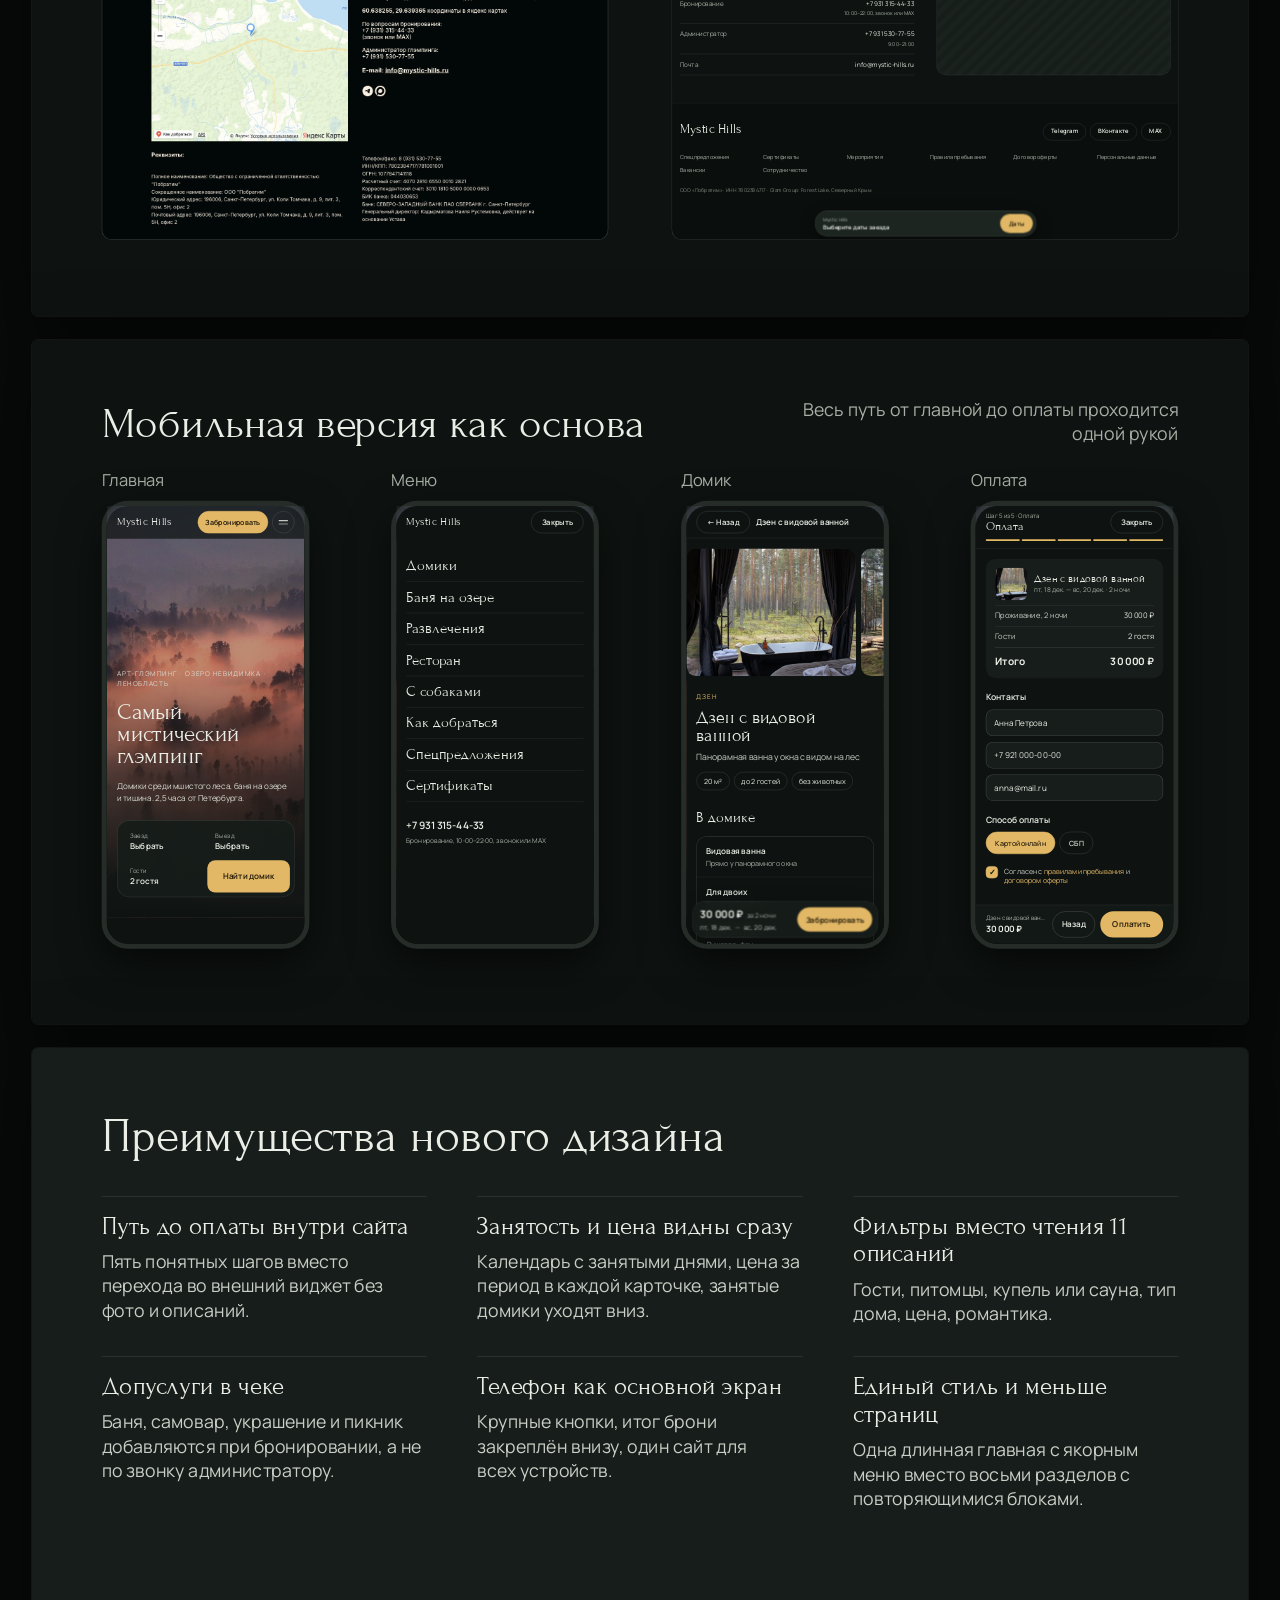
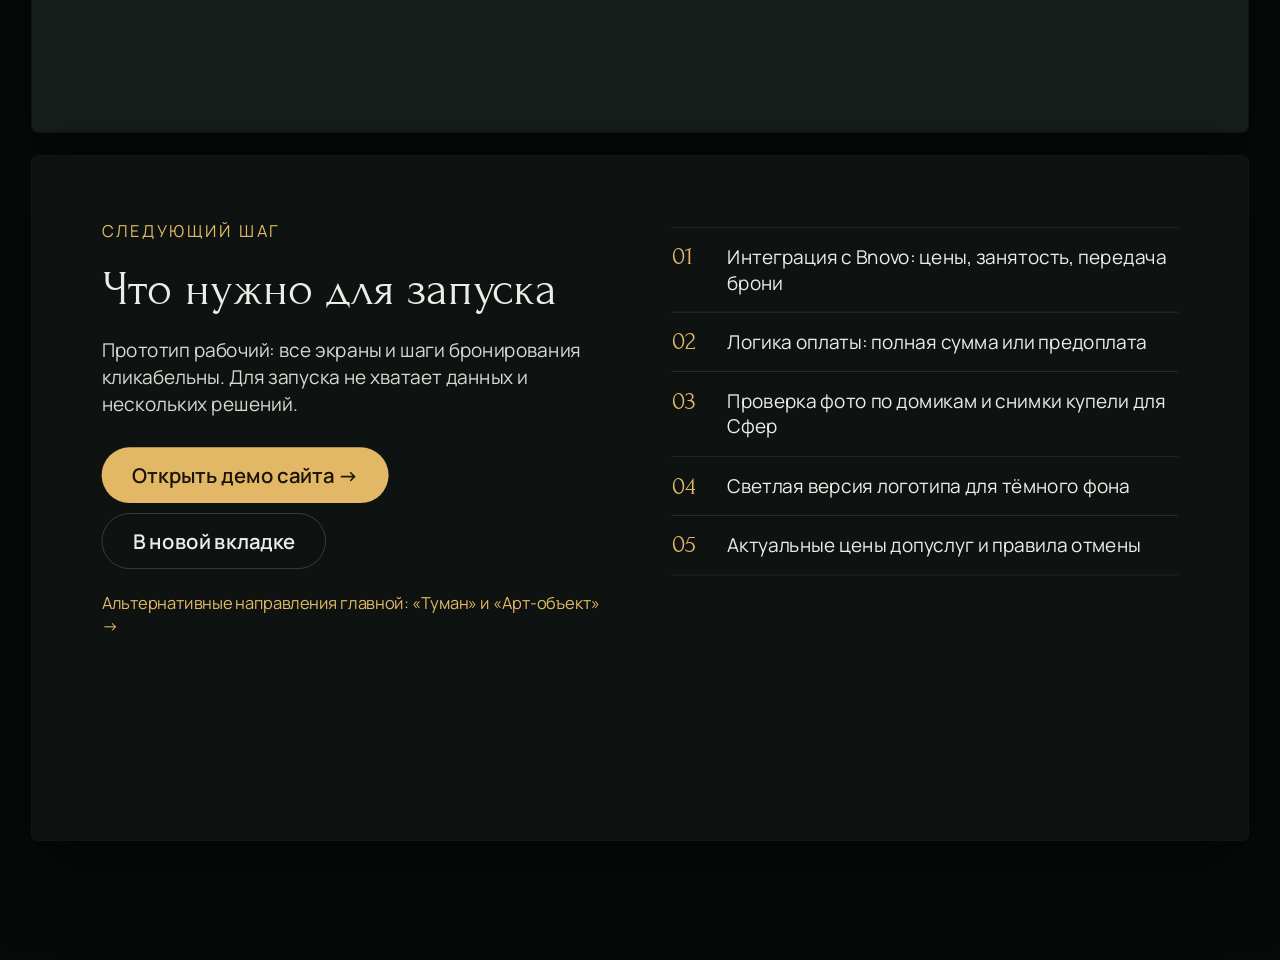
==== commit 39909635: "Телефон: без панели управления, переход к демо блоком после последнего слайда, встроенные экраны про" ====
--- a/index.html
+++ b/index.html
@@ -12,7 +12,7 @@
 <link rel="preconnect" href="https://fonts.googleapis.com">
 <link rel="preconnect" href="https://fonts.gstatic.com" crossorigin>
 <link rel="stylesheet" href="https://fonts.googleapis.com/css2?family=Forum&family=Manrope:wght@400;500;600;700&display=swap">
-<link rel="stylesheet" href="assets/css/deck.css?v=8">
+<link rel="stylesheet" href="assets/css/deck.css?v=9">
 </head>
 <body>
 
@@ -285,6 +285,15 @@
         <li><span class="num">05</span><span>Актуальные цены допуслуг и правила отмены</span></li>
       </ol>
     </section>
+
+    <!-- только для телефона и планшета: переход к демо после последнего слайда -->
+    <div class="mobile-end">
+      <div class="mobile-end__eyebrow">Демо</div>
+      <div class="mobile-end__t">Попробовать прототип нового сайта</div>
+      <p class="mobile-end__p">Каталог, фильтры, календарь занятости и бронирование в пять шагов. Всё кликабельно, данные условные.</p>
+      <a href="demo.html" class="mobile-end__btn">Открыть демо сайта →</a>
+      <a href="variants/" class="mobile-end__link">Другие направления главной</a>
+    </div>
 
 </div>
 
@@ -329,6 +338,6 @@
 </div>
 
 
-<script src="assets/js/deck.js?v=8"></script>
+<script src="assets/js/deck.js?v=9"></script>
 </body>
 </html>
--- a/assets/css/deck.css
+++ b/assets/css/deck.css
@@ -180,3 +180,14 @@
 .touch .demo__stage{padding:0}
 .touch .demo__bar{padding:8px 12px}
 .demo__device.fill{width:100%;height:100%;border:none;border-radius:0;box-shadow:none;transform:none}
+
+/* телефон и планшет: без панели управления, переход к демо — блоком после последнего слайда */
+.mobile-end{display:none}
+.touch .hud,.touch .notes{display:none!important}
+.touch .mobile-end{display:flex;flex-direction:column;gap:14px;width:calc(100% - 24px);max-width:560px;margin-top:12px;padding:28px 22px;border-radius:20px;background:var(--slide2);border:1px solid var(--line)}
+.mobile-end__eyebrow{font-size:12px;letter-spacing:.14em;text-transform:uppercase;color:var(--acc)}
+.mobile-end__t{font-family:'Forum',serif;font-size:28px;line-height:1.05}
+.mobile-end__p{margin:0;color:var(--fg3);font-size:15px;line-height:1.45}
+.mobile-end__btn{margin-top:6px;height:56px;border-radius:999px;background:var(--acc);color:var(--accfg);font-weight:600;font-size:17px;display:inline-flex;align-items:center;justify-content:center}
+.mobile-end__btn:hover{color:var(--accfg);background:#ecc97f}
+.mobile-end__link{align-self:center;color:var(--acc);font-size:15px}
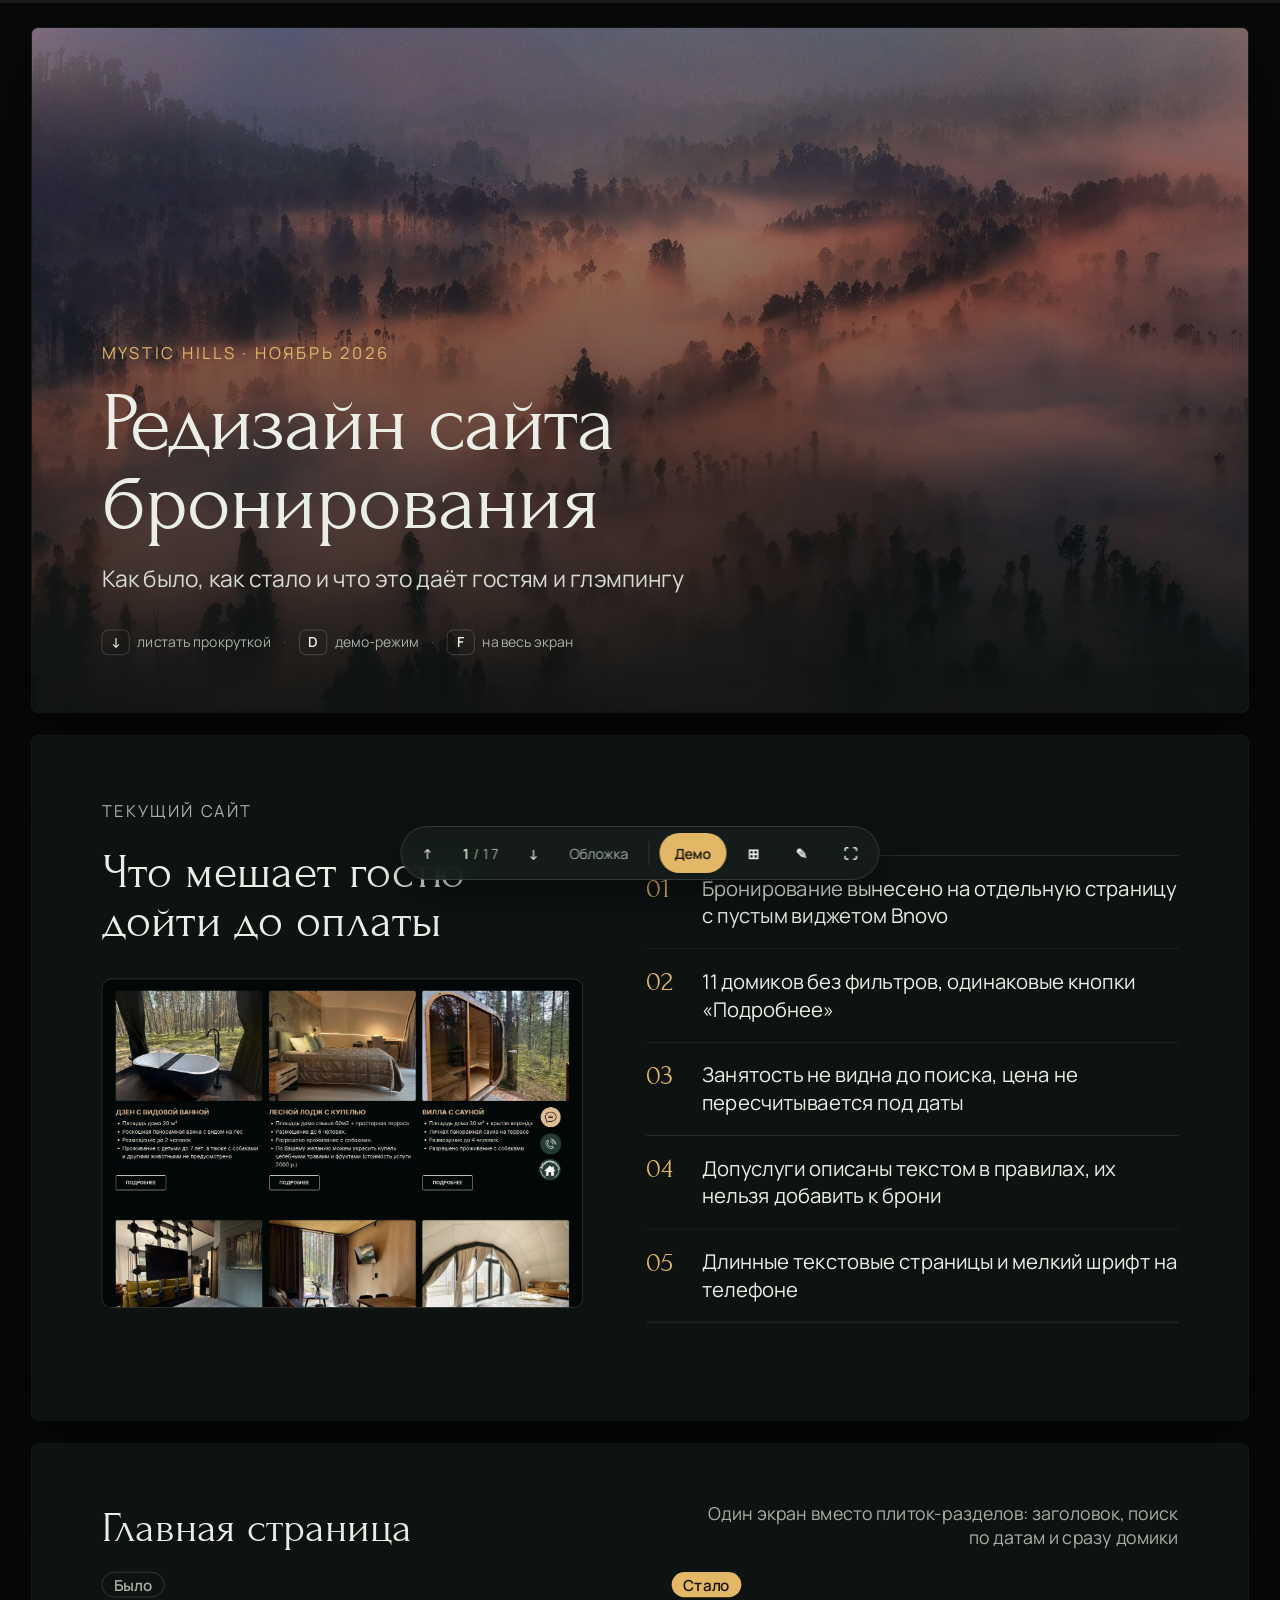
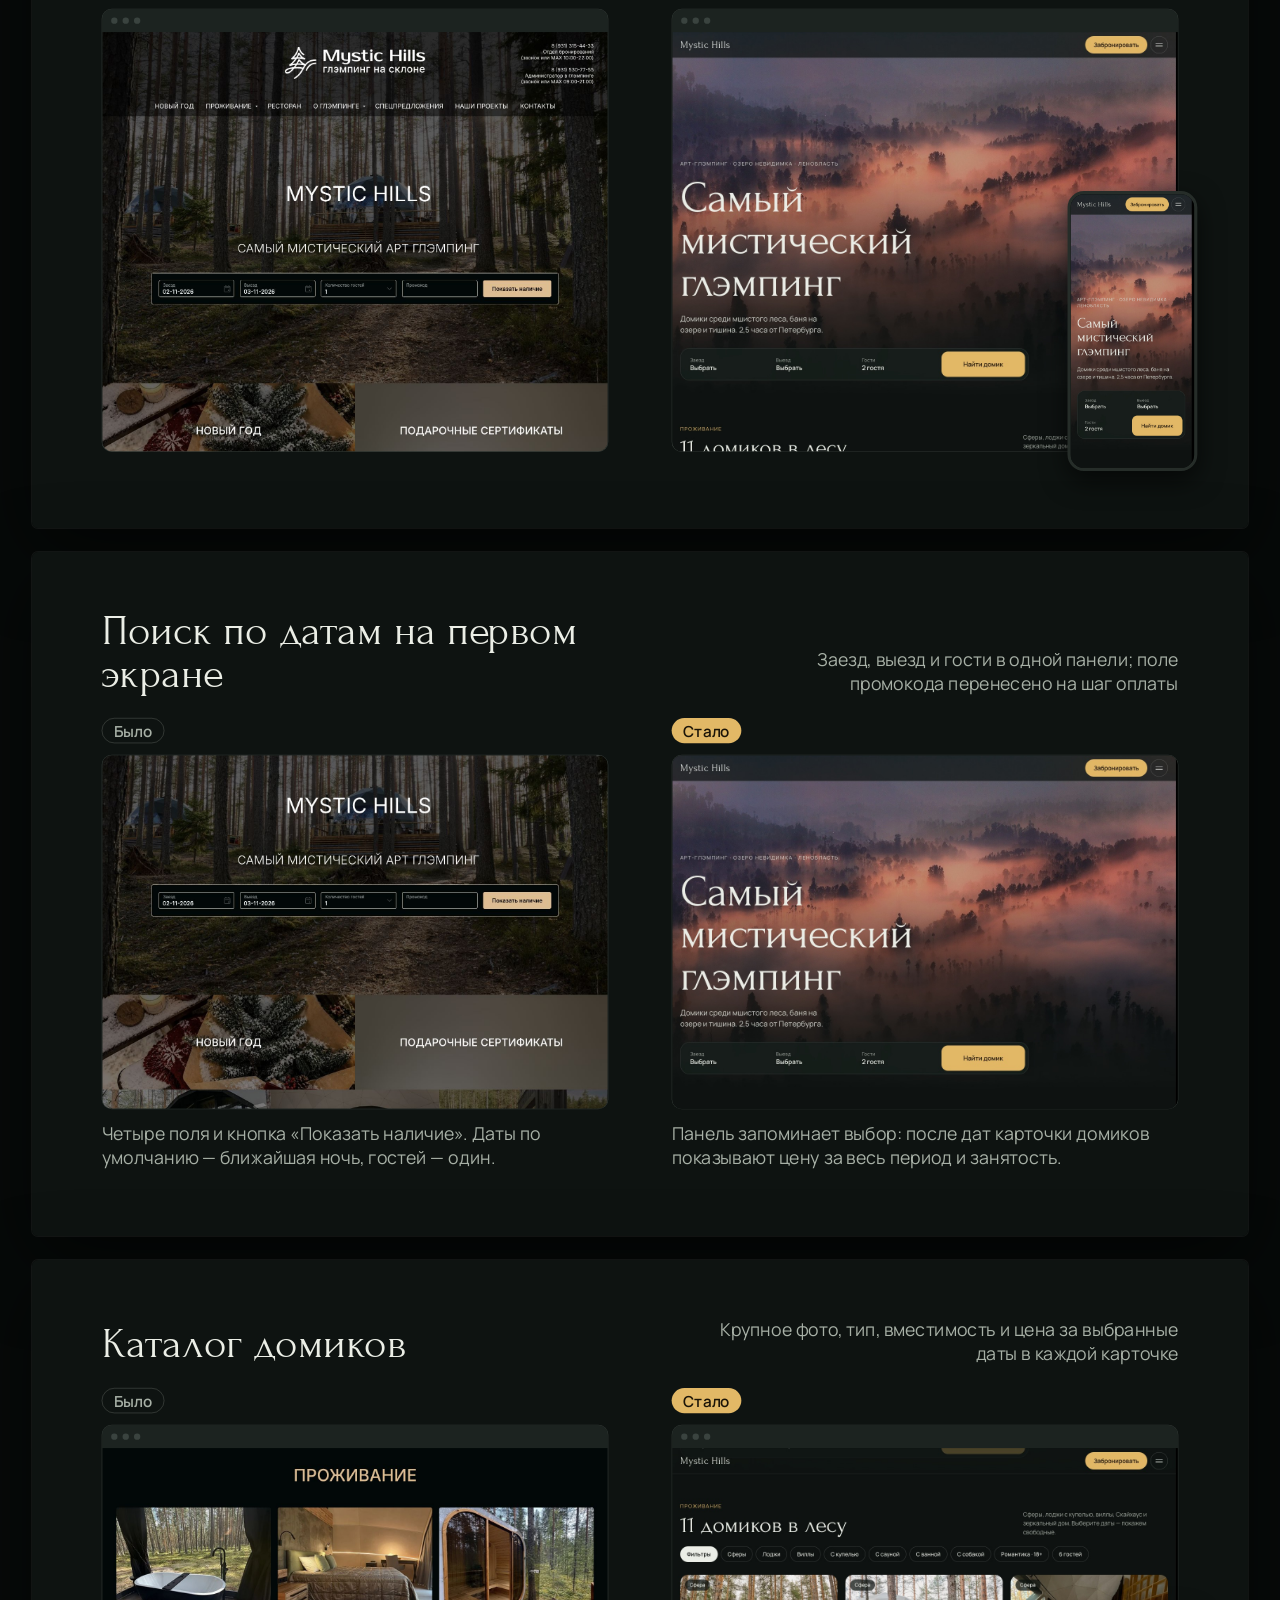
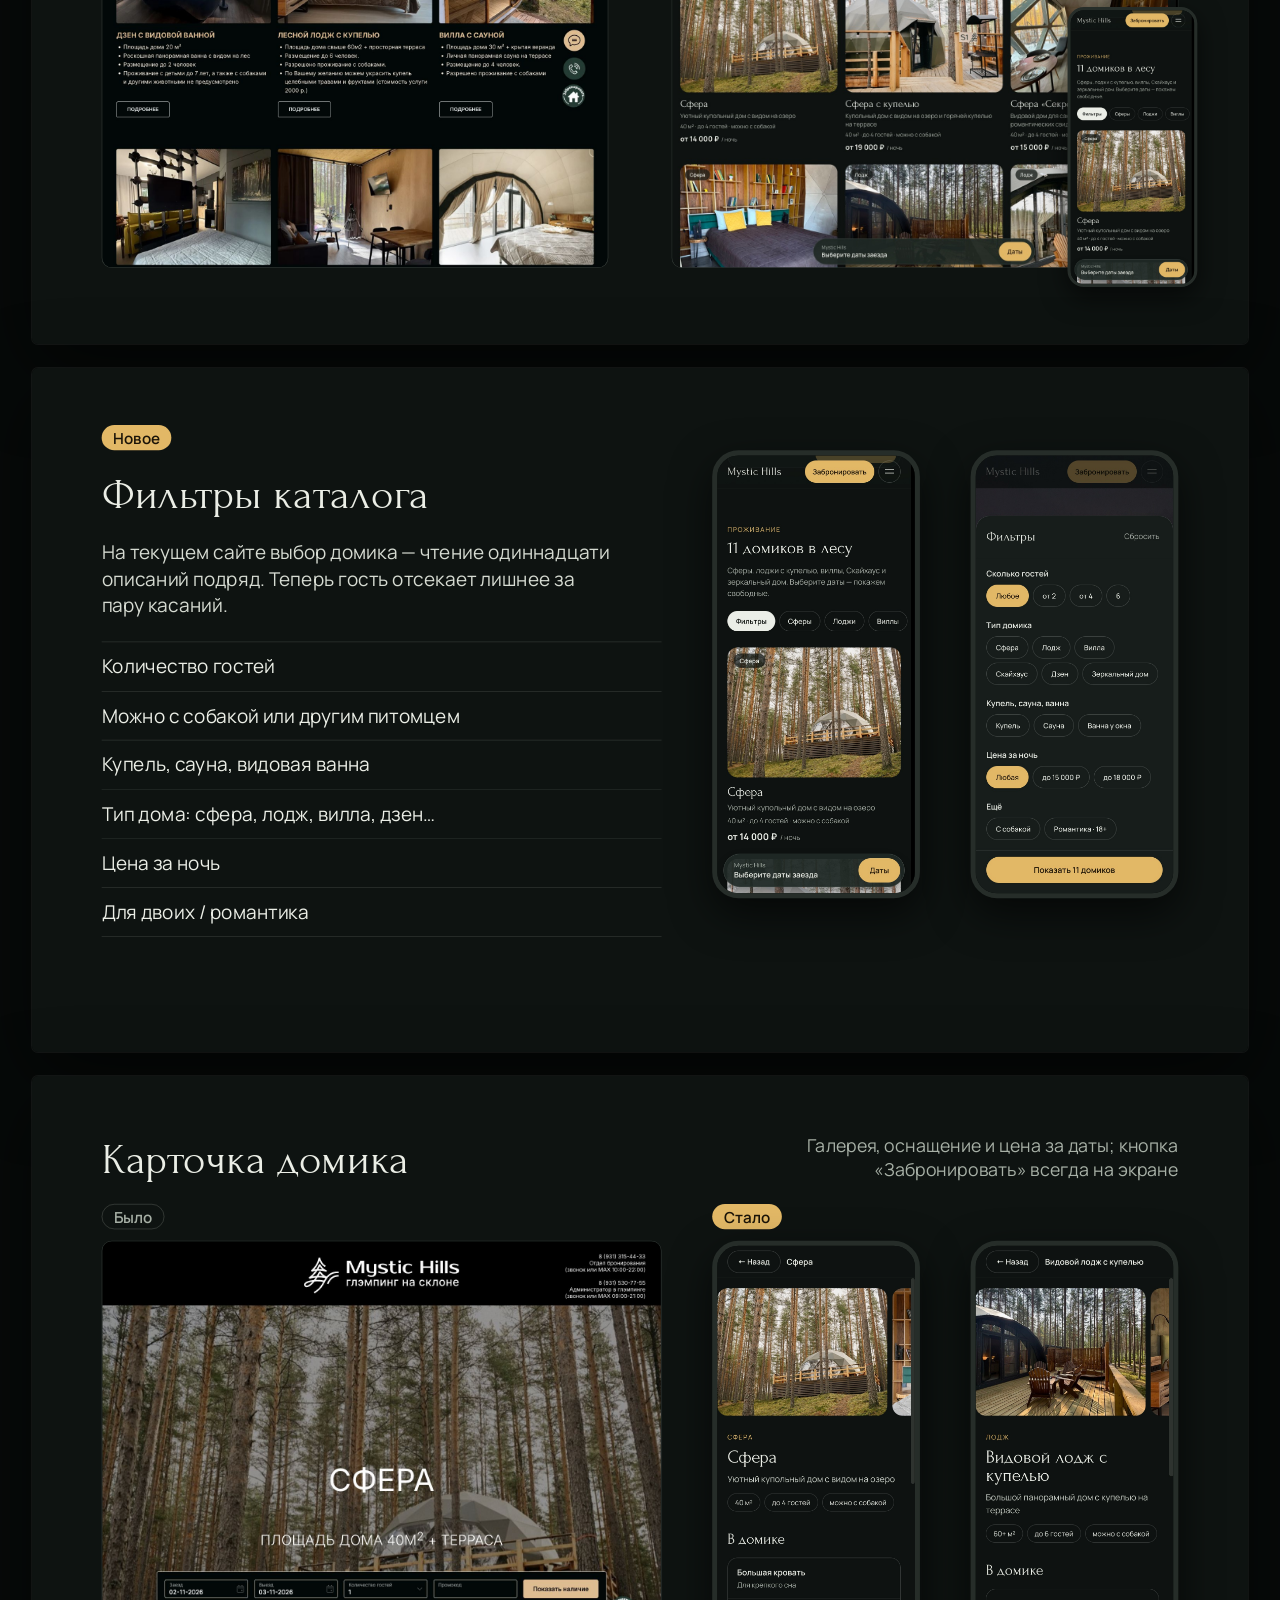
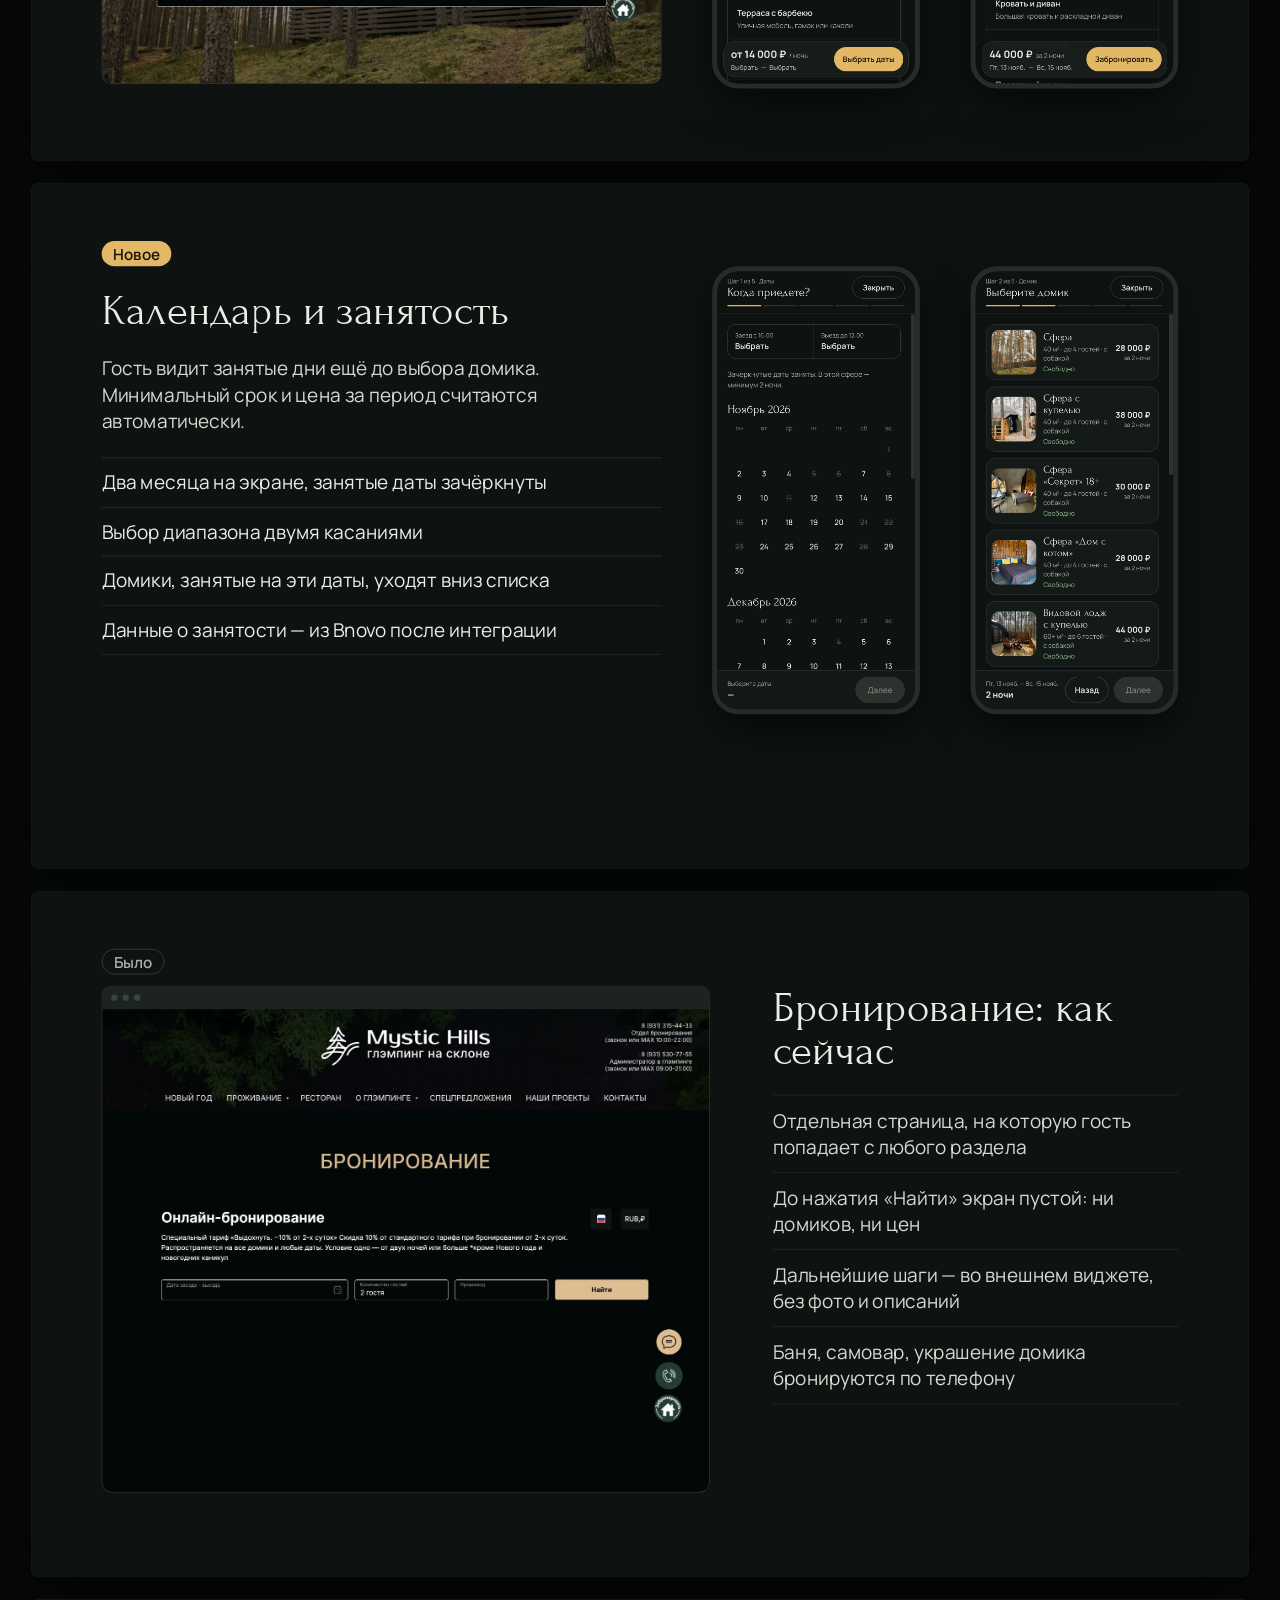
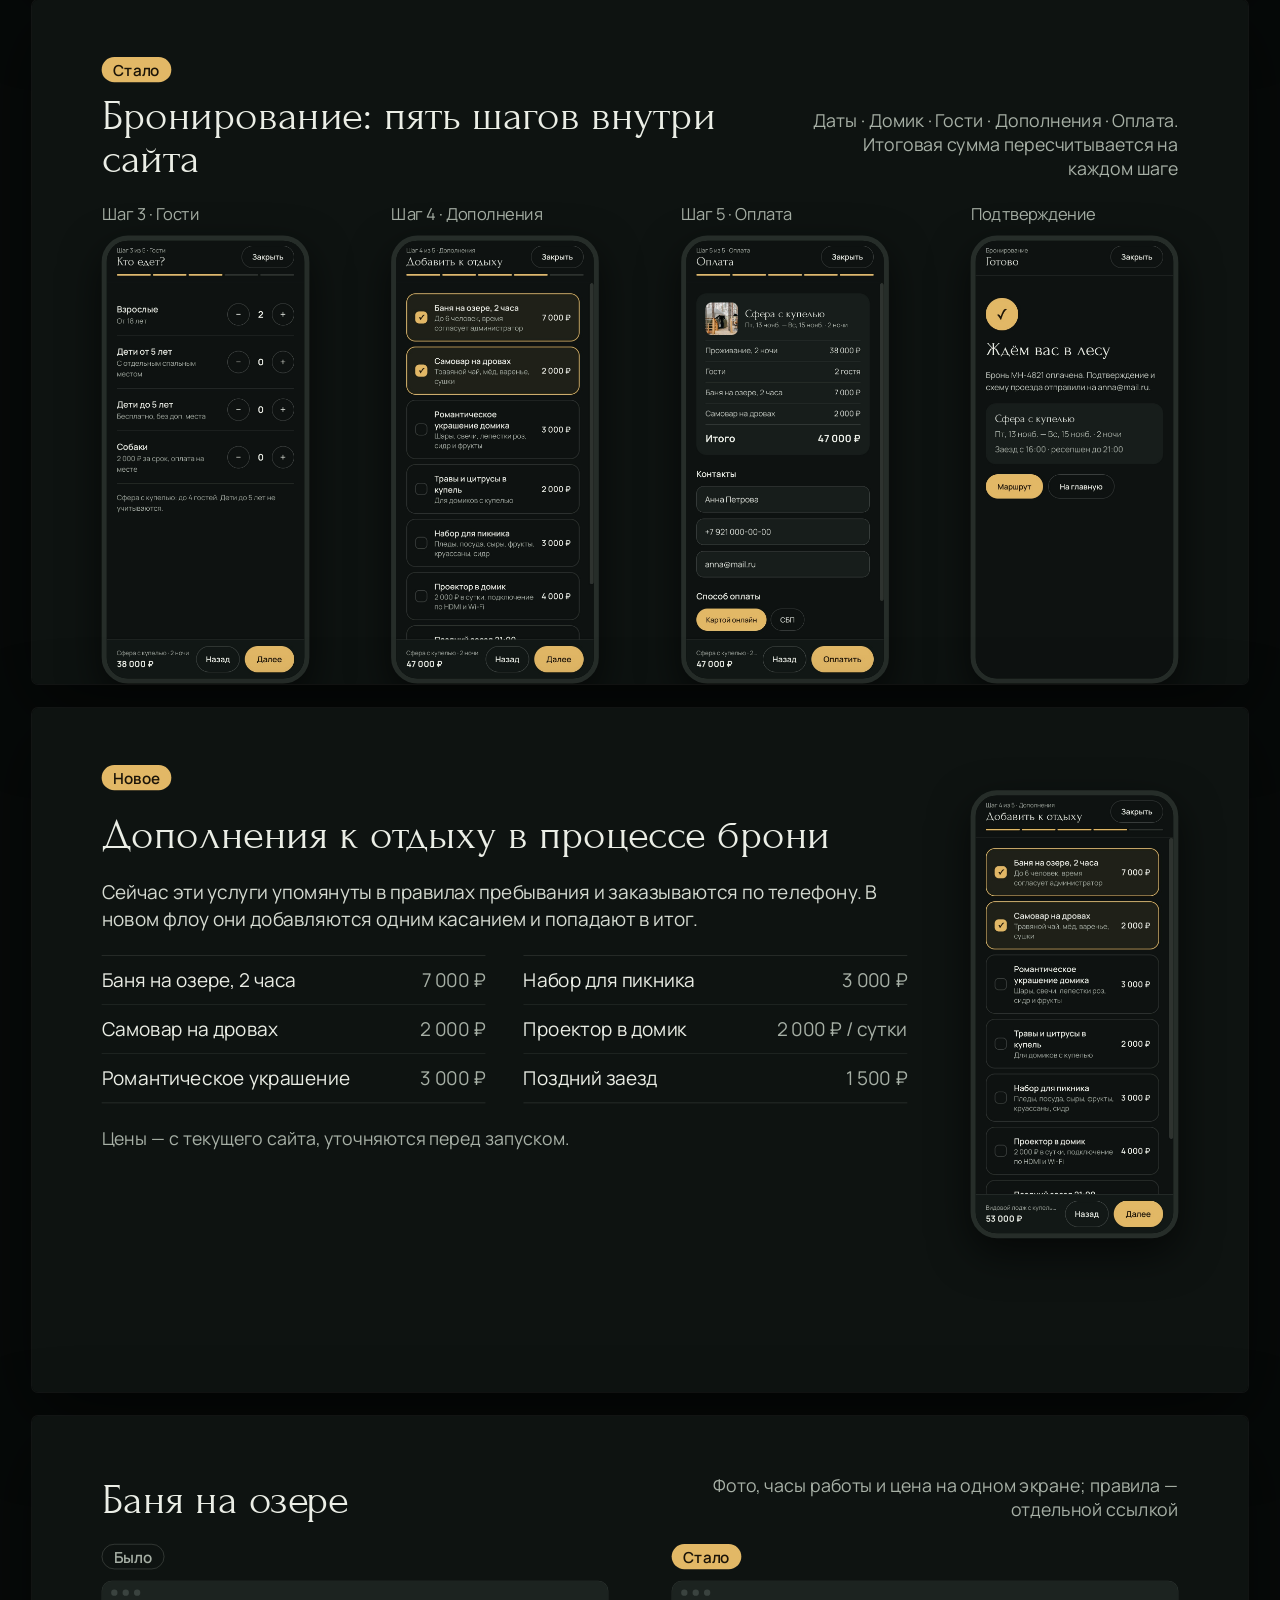
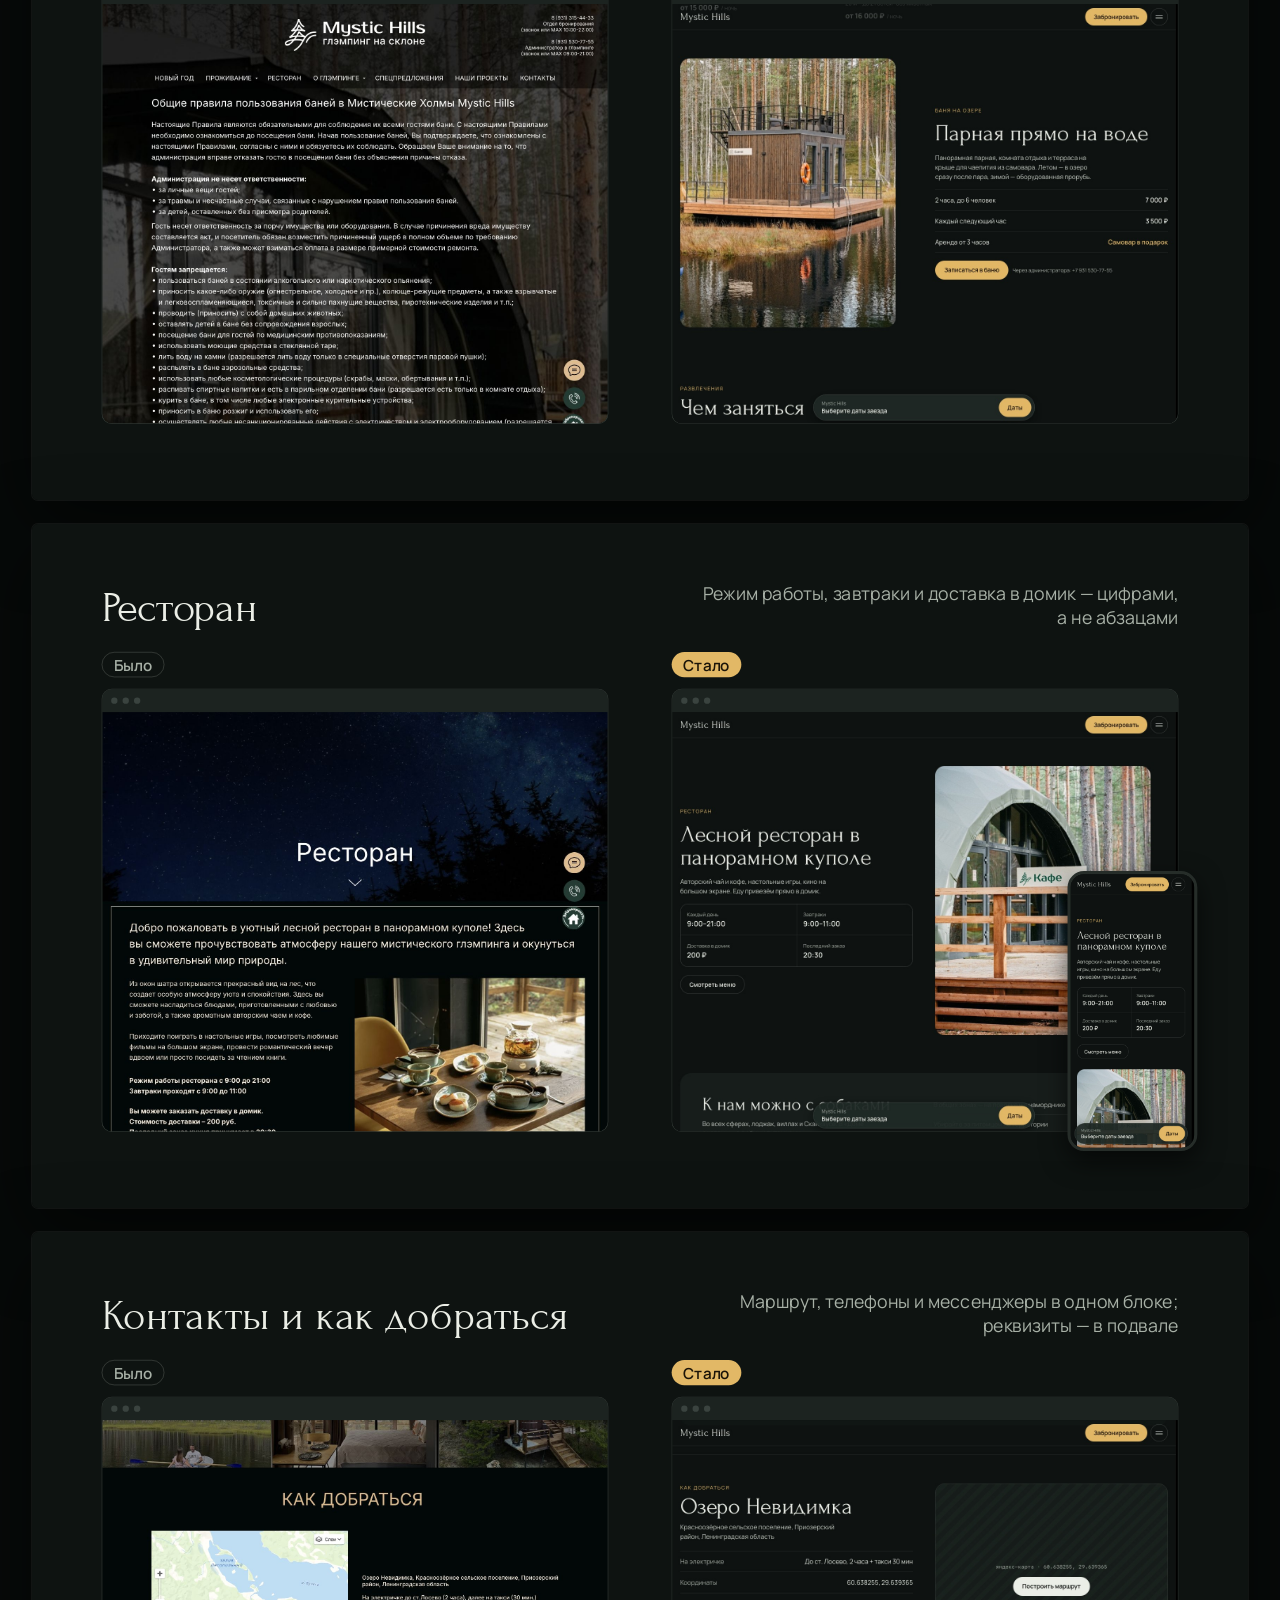
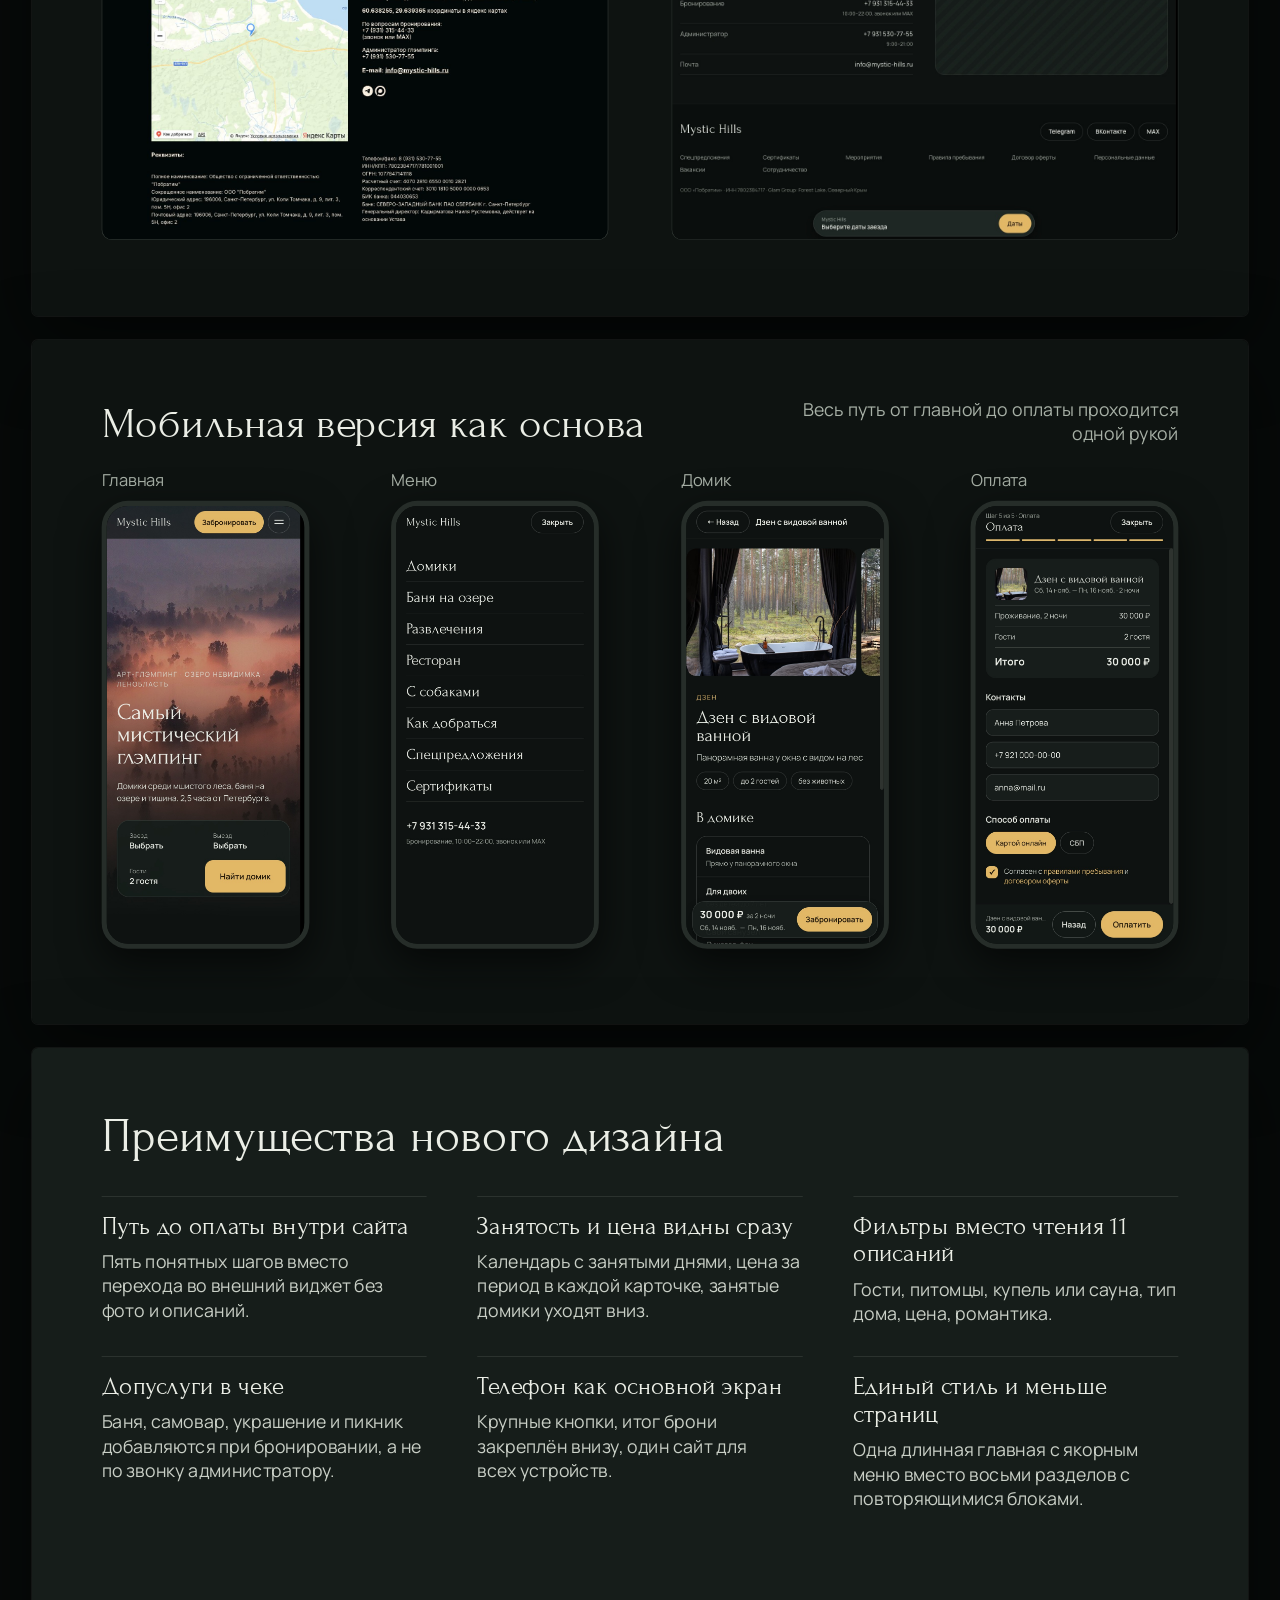
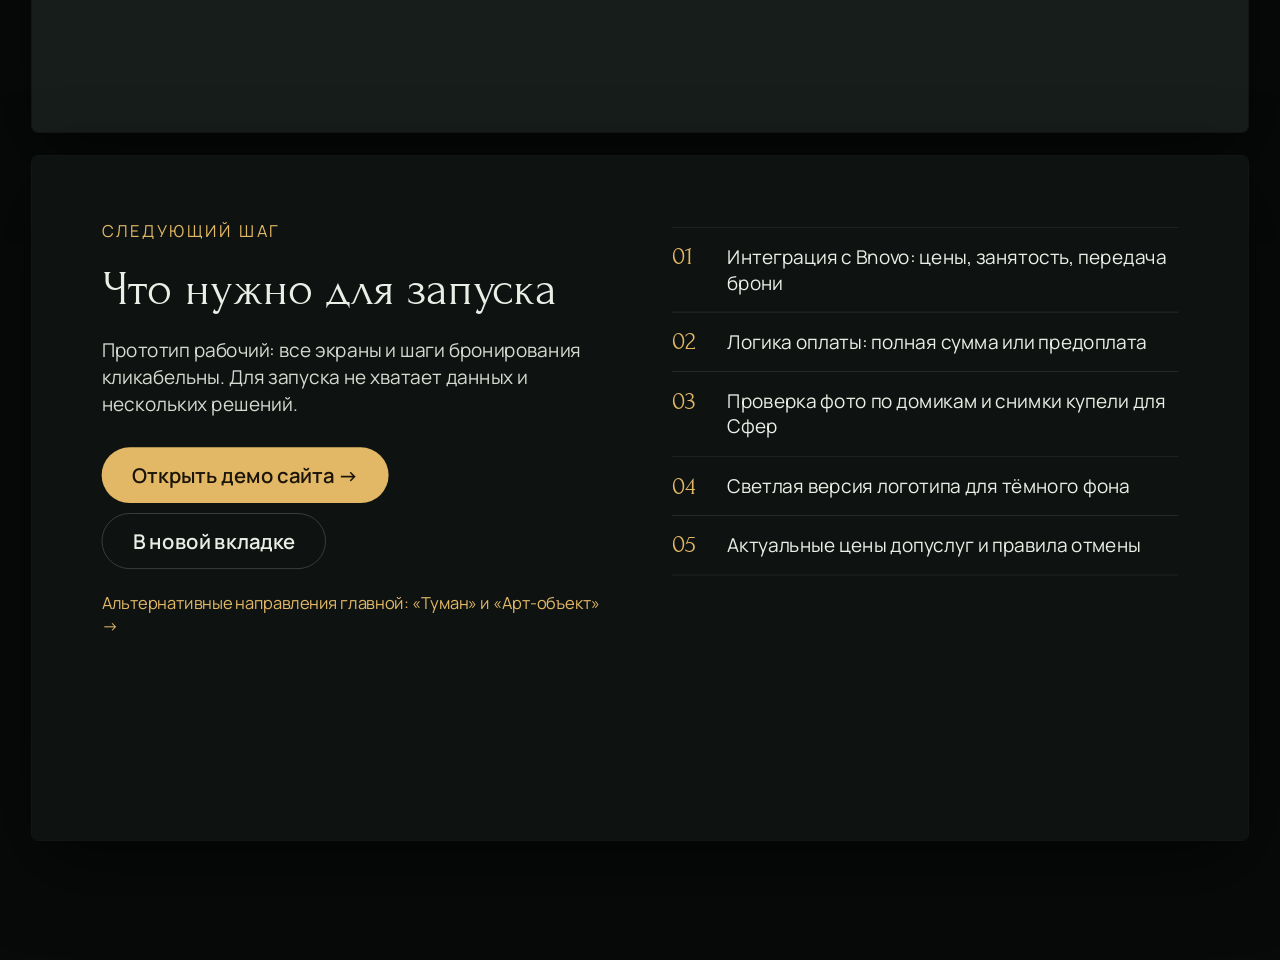
==== commit c2c0daf3: "Слайды показывают скриншоты прототипа вместо 24 живых айфреймов: iOS Safari больше не падает по памя" ====
--- a/index.html
+++ b/index.html
@@ -12,7 +12,7 @@
 <link rel="preconnect" href="https://fonts.googleapis.com">
 <link rel="preconnect" href="https://fonts.gstatic.com" crossorigin>
 <link rel="stylesheet" href="https://fonts.googleapis.com/css2?family=Forum&family=Manrope:wght@400;500;600;700&display=swap">
-<link rel="stylesheet" href="assets/css/deck.css?v=9">
+<link rel="stylesheet" href="assets/css/deck.css?v=10">
 </head>
 <body>
 
@@ -61,8 +61,8 @@
         <div class="col">
           <span class="pill pill--now">Стало</span>
           <div class="rel">
-            <div class="frame"><div class="frame__bar"><i></i><i></i><i></i></div><iframe data-src="demo.html" title="Новая главная" class="web"></iframe></div>
-            <div class="phone phone--float"><iframe data-src="demo.html" title="Новая главная, телефон"></iframe></div>
+            <div class="frame"><div class="frame__bar"><i></i><i></i><i></i></div><img class="shot-live web" src="assets/img/screens/home-w.jpg" alt="Новая главная" data-frame="demo.html" loading="lazy"></div>
+            <div class="phone phone--float"><img class="shot-live" src="assets/img/screens/home-p.jpg" alt="Новая главная, телефон" data-frame="demo.html" loading="lazy"></div>
           </div>
         </div>
       </div>
@@ -79,7 +79,7 @@
         </div>
         <div class="col">
           <span class="pill pill--now">Стало</span>
-          <div class="frame frame--560"><iframe data-src="demo.html" title="Новый поиск" class="web web--900"></iframe></div>
+          <div class="frame frame--560"><img class="shot-live web web--900" src="assets/img/screens/home-w900.jpg" alt="Новый поиск" data-frame="demo.html" loading="lazy"></div>
           <p class="note">Панель запоминает выбор: после дат карточки домиков показывают цену за весь период и занятость.</p>
         </div>
       </div>
@@ -96,8 +96,8 @@
         <div class="col">
           <span class="pill pill--now">Стало</span>
           <div class="rel">
-            <div class="frame"><div class="frame__bar"><i></i><i></i><i></i></div><iframe data-src="demo.html?scroll=houses" title="Новый каталог" class="web"></iframe></div>
-            <div class="phone phone--float"><iframe data-src="demo.html?scroll=houses" title="Новый каталог, телефон"></iframe></div>
+            <div class="frame"><div class="frame__bar"><i></i><i></i><i></i></div><img class="shot-live web" src="assets/img/screens/scroll-houses-w.jpg" alt="Новый каталог" data-frame="demo.html?scroll=houses" loading="lazy"></div>
+            <div class="phone phone--float"><img class="shot-live" src="assets/img/screens/scroll-houses-p.jpg" alt="Новый каталог, телефон" data-frame="demo.html?scroll=houses" loading="lazy"></div>
           </div>
         </div>
       </div>
@@ -118,8 +118,8 @@
           <li>Для двоих / романтика</li>
         </ul>
       </div>
-      <div class="phone-wrap phone-wrap--pt"><div class="phone"><iframe data-src="demo.html?scroll=houses" title="Быстрые фильтры"></iframe></div></div>
-      <div class="phone-wrap phone-wrap--pt"><div class="phone"><iframe data-src="demo.html?view=filters" title="Панель фильтров"></iframe></div></div>
+      <div class="phone-wrap phone-wrap--pt"><div class="phone"><img class="shot-live" src="assets/img/screens/scroll-houses-p.jpg" alt="Быстрые фильтры" data-frame="demo.html?scroll=houses" loading="lazy"></div></div>
+      <div class="phone-wrap phone-wrap--pt"><div class="phone"><img class="shot-live" src="assets/img/screens/view-filters-p.jpg" alt="Панель фильтров" data-frame="demo.html?view=filters" loading="lazy"></div></div>
     </section>
 
     <!-- 7 -->
@@ -132,11 +132,11 @@
         </div>
         <div class="col">
           <span class="pill pill--now">Стало</span>
-          <div class="phone-wrap"><div class="phone"><iframe data-src="demo.html?view=house&amp;house=sfera" title="Сфера"></iframe></div></div>
+          <div class="phone-wrap"><div class="phone"><img class="shot-live" src="assets/img/screens/view-house-house-sfera-p.jpg" alt="Сфера" data-frame="demo.html?view=house&amp;house=sfera" loading="lazy"></div></div>
         </div>
         <div class="col">
           <span class="pill pill--ghost"></span>
-          <div class="phone-wrap"><div class="phone"><iframe data-src="demo.html?view=house&amp;house=lodzh&amp;dates=1" title="Лодж с датами"></iframe></div></div>
+          <div class="phone-wrap"><div class="phone"><img class="shot-live" src="assets/img/screens/view-house-house-lodzh-dates-1-p.jpg" alt="Лодж с датами" data-frame="demo.html?view=house&amp;house=lodzh&amp;dates=1" loading="lazy"></div></div>
         </div>
       </div>
     </section>
@@ -154,8 +154,8 @@
           <li>Данные о занятости — из Bnovo после интеграции</li>
         </ul>
       </div>
-      <div class="phone-wrap phone-wrap--pt"><div class="phone"><iframe data-src="demo.html?view=booking&amp;step=0&amp;house=sfera-kupel" title="Шаг 1 — даты"></iframe></div></div>
-      <div class="phone-wrap phone-wrap--pt"><div class="phone"><iframe data-src="demo.html?view=booking&amp;step=1&amp;dates=1" title="Шаг 2 — домик"></iframe></div></div>
+      <div class="phone-wrap phone-wrap--pt"><div class="phone"><img class="shot-live" src="assets/img/screens/view-booking-step-0-house-sfera-kupel-p.jpg" alt="Шаг 1 — даты" data-frame="demo.html?view=booking&amp;step=0&amp;house=sfera-kupel" loading="lazy"></div></div>
+      <div class="phone-wrap phone-wrap--pt"><div class="phone"><img class="shot-live" src="assets/img/screens/view-booking-step-1-dates-1-p.jpg" alt="Шаг 2 — домик" data-frame="demo.html?view=booking&amp;step=1&amp;dates=1" loading="lazy"></div></div>
     </section>
 
     <!-- 9 -->
@@ -182,10 +182,10 @@
         <p class="lead lead--620">Даты · Домик · Гости · Дополнения · Оплата. Итоговая сумма пересчитывается на каждом шаге</p>
       </div>
       <div class="phones4">
-        <div class="col col--16"><div class="cap">Шаг 3 · Гости</div><div class="phone-wrap"><div class="phone"><iframe data-src="demo.html?view=booking&amp;step=2&amp;house=sfera-kupel&amp;dates=1" title="Шаг 3 — гости"></iframe></div></div></div>
-        <div class="col col--16"><div class="cap">Шаг 4 · Дополнения</div><div class="phone-wrap"><div class="phone"><iframe data-src="demo.html?view=booking&amp;step=3&amp;house=sfera-kupel&amp;dates=1&amp;extras=1" title="Шаг 4 — дополнения"></iframe></div></div></div>
-        <div class="col col--16"><div class="cap">Шаг 5 · Оплата</div><div class="phone-wrap"><div class="phone"><iframe data-src="demo.html?view=booking&amp;step=4&amp;house=sfera-kupel&amp;dates=1&amp;extras=1&amp;name=1" title="Шаг 5 — оплата"></iframe></div></div></div>
-        <div class="col col--16"><div class="cap">Подтверждение</div><div class="phone-wrap"><div class="phone"><iframe data-src="demo.html?view=booking&amp;step=5&amp;house=sfera-kupel&amp;dates=1&amp;extras=1&amp;name=1&amp;no=1" title="Подтверждение"></iframe></div></div></div>
+        <div class="col col--16"><div class="cap">Шаг 3 · Гости</div><div class="phone-wrap"><div class="phone"><img class="shot-live" src="assets/img/screens/view-booking-step-2-house-sfera-kupel-dates-1-p.jpg" alt="Шаг 3 — гости" data-frame="demo.html?view=booking&amp;step=2&amp;house=sfera-kupel&amp;dates=1" loading="lazy"></div></div></div>
+        <div class="col col--16"><div class="cap">Шаг 4 · Дополнения</div><div class="phone-wrap"><div class="phone"><img class="shot-live" src="assets/img/screens/view-booking-step-3-house-sfera-kupel-dates-1-extras-1-p.jpg" alt="Шаг 4 — дополнения" data-frame="demo.html?view=booking&amp;step=3&amp;house=sfera-kupel&amp;dates=1&amp;extras=1" loading="lazy"></div></div></div>
+        <div class="col col--16"><div class="cap">Шаг 5 · Оплата</div><div class="phone-wrap"><div class="phone"><img class="shot-live" src="assets/img/screens/view-booking-step-4-house-sfera-kupel-dates-1-extras-1-name-1-p.jpg" alt="Шаг 5 — оплата" data-frame="demo.html?view=booking&amp;step=4&amp;house=sfera-kupel&amp;dates=1&amp;extras=1&amp;name=1" loading="lazy"></div></div></div>
+        <div class="col col--16"><div class="cap">Подтверждение</div><div class="phone-wrap"><div class="phone"><img class="shot-live" src="assets/img/screens/view-booking-step-5-house-sfera-kupel-dates-1-extras-1-name-1-no-1-p.jpg" alt="Подтверждение" data-frame="demo.html?view=booking&amp;step=5&amp;house=sfera-kupel&amp;dates=1&amp;extras=1&amp;name=1&amp;no=1" loading="lazy"></div></div></div>
       </div>
     </section>
 
@@ -205,7 +205,7 @@
         </div>
         <p class="note">Цены — с текущего сайта, уточняются перед запуском.</p>
       </div>
-      <div class="phone-wrap phone-wrap--pt"><div class="phone"><iframe data-src="demo.html?view=booking&amp;step=3&amp;house=lodzh&amp;dates=1&amp;extras=1" title="Дополнения"></iframe></div></div>
+      <div class="phone-wrap phone-wrap--pt"><div class="phone"><img class="shot-live" src="assets/img/screens/view-booking-step-3-house-lodzh-dates-1-extras-1-p.jpg" alt="Дополнения" data-frame="demo.html?view=booking&amp;step=3&amp;house=lodzh&amp;dates=1&amp;extras=1" loading="lazy"></div></div>
     </section>
 
     <!-- 12 -->
@@ -213,7 +213,7 @@
       <div class="head"><h2 class="t2">Баня на озере</h2><p class="lead">Фото, часы работы и цена на одном экране; правила — отдельной ссылкой</p></div>
       <div class="two">
         <div class="col"><span class="pill pill--was">Было</span><div class="frame"><div class="frame__bar"><i></i><i></i><i></i></div><img src="assets/img/old/old-banya.jpg" alt="Текущая страница бани" class="shot"></div></div>
-        <div class="col"><span class="pill pill--now">Стало</span><div class="frame"><div class="frame__bar"><i></i><i></i><i></i></div><iframe data-src="demo.html?scroll=banya" title="Баня" class="web"></iframe></div></div>
+        <div class="col"><span class="pill pill--now">Стало</span><div class="frame"><div class="frame__bar"><i></i><i></i><i></i></div><img class="shot-live web" src="assets/img/screens/scroll-banya-w.jpg" alt="Баня" data-frame="demo.html?scroll=banya" loading="lazy"></div></div>
       </div>
     </section>
 
@@ -225,8 +225,8 @@
         <div class="col">
           <span class="pill pill--now">Стало</span>
           <div class="rel">
-            <div class="frame"><div class="frame__bar"><i></i><i></i><i></i></div><iframe data-src="demo.html?scroll=cafe" title="Ресторан" class="web"></iframe></div>
-            <div class="phone phone--float"><iframe data-src="demo.html?scroll=cafe" title="Ресторан, телефон"></iframe></div>
+            <div class="frame"><div class="frame__bar"><i></i><i></i><i></i></div><img class="shot-live web" src="assets/img/screens/scroll-cafe-w.jpg" alt="Ресторан" data-frame="demo.html?scroll=cafe" loading="lazy"></div>
+            <div class="phone phone--float"><img class="shot-live" src="assets/img/screens/scroll-cafe-p.jpg" alt="Ресторан, телефон" data-frame="demo.html?scroll=cafe" loading="lazy"></div>
           </div>
         </div>
       </div>
@@ -237,7 +237,7 @@
       <div class="head"><h2 class="t2">Контакты и как добраться</h2><p class="lead">Маршрут, телефоны и мессенджеры в одном блоке; реквизиты — в подвале</p></div>
       <div class="two">
         <div class="col"><span class="pill pill--was">Было</span><div class="frame"><div class="frame__bar"><i></i><i></i><i></i></div><img src="assets/img/old/old-index.jpg" alt="Текущий блок контактов" class="shot" style="object-position:0 62%"></div></div>
-        <div class="col"><span class="pill pill--now">Стало</span><div class="frame"><div class="frame__bar"><i></i><i></i><i></i></div><iframe data-src="demo.html?scroll=contacts" title="Контакты" class="web"></iframe></div></div>
+        <div class="col"><span class="pill pill--now">Стало</span><div class="frame"><div class="frame__bar"><i></i><i></i><i></i></div><img class="shot-live web" src="assets/img/screens/scroll-contacts-w.jpg" alt="Контакты" data-frame="demo.html?scroll=contacts" loading="lazy"></div></div>
       </div>
     </section>
 
@@ -245,10 +245,10 @@
     <section class="slide slide--pad" data-label="Мобильная версия" data-notes="Весь путь гостя проходится на телефоне: главная, каталог, домик, оплата. Кнопки не меньше 44 пикселей, итог брони всегда внизу экрана.">
       <div class="head"><h2 class="t2">Мобильная версия как основа</h2><p class="lead lead--700">Весь путь от главной до оплаты проходится одной рукой</p></div>
       <div class="phones4">
-        <div class="col col--16"><div class="cap">Главная</div><div class="phone-wrap"><div class="phone"><iframe data-src="demo.html" title="Главная"></iframe></div></div></div>
-        <div class="col col--16"><div class="cap">Меню</div><div class="phone-wrap"><div class="phone"><iframe data-src="demo.html?view=menu" title="Меню"></iframe></div></div></div>
-        <div class="col col--16"><div class="cap">Домик</div><div class="phone-wrap"><div class="phone"><iframe data-src="demo.html?view=house&amp;house=dzen&amp;dates=1" title="Домик"></iframe></div></div></div>
-        <div class="col col--16"><div class="cap">Оплата</div><div class="phone-wrap"><div class="phone"><iframe data-src="demo.html?view=booking&amp;step=4&amp;house=dzen&amp;dates=1&amp;name=1" title="Оплата"></iframe></div></div></div>
+        <div class="col col--16"><div class="cap">Главная</div><div class="phone-wrap"><div class="phone"><img class="shot-live" src="assets/img/screens/home-p.jpg" alt="Главная" data-frame="demo.html" loading="lazy"></div></div></div>
+        <div class="col col--16"><div class="cap">Меню</div><div class="phone-wrap"><div class="phone"><img class="shot-live" src="assets/img/screens/view-menu-p.jpg" alt="Меню" data-frame="demo.html?view=menu" loading="lazy"></div></div></div>
+        <div class="col col--16"><div class="cap">Домик</div><div class="phone-wrap"><div class="phone"><img class="shot-live" src="assets/img/screens/view-house-house-dzen-dates-1-p.jpg" alt="Домик" data-frame="demo.html?view=house&amp;house=dzen&amp;dates=1" loading="lazy"></div></div></div>
+        <div class="col col--16"><div class="cap">Оплата</div><div class="phone-wrap"><div class="phone"><img class="shot-live" src="assets/img/screens/view-booking-step-4-house-dzen-dates-1-name-1-p.jpg" alt="Оплата" data-frame="demo.html?view=booking&amp;step=4&amp;house=dzen&amp;dates=1&amp;name=1" loading="lazy"></div></div></div>
       </div>
     </section>
 
@@ -338,6 +338,6 @@
 </div>
 
 
-<script src="assets/js/deck.js?v=9"></script>
+<script src="assets/js/deck.js?v=10"></script>
 </body>
 </html>
--- a/assets/css/deck.css
+++ b/assets/css/deck.css
@@ -67,7 +67,9 @@
 .web{width:1280px;height:1064px;transform:scale(0.625);transform-origin:top left;border:0;display:block;background:var(--slide)}
 .web--900{height:900px}
 .phone{position:relative;width:410px;height:884px;border-radius:52px;border:10px solid #262d29;background:var(--slide);overflow:hidden;box-shadow:0 30px 80px rgba(0,0,0,0.6)}
-.phone iframe{width:390px;height:864px;border:0;display:block;background:var(--slide)}
+.phone iframe,.phone .shot-live{width:390px;height:864px;border:0;display:block;background:var(--slide)}
+.shot-live{object-fit:cover;object-position:top}
+.live .shot-live{visibility:hidden}
 .phone-wrap{width:328px;height:707px}
 .phone-wrap .phone{transform:scale(0.8);transform-origin:top left}
 .phone-wrap--pt{padding-top:40px;box-sizing:content-box}
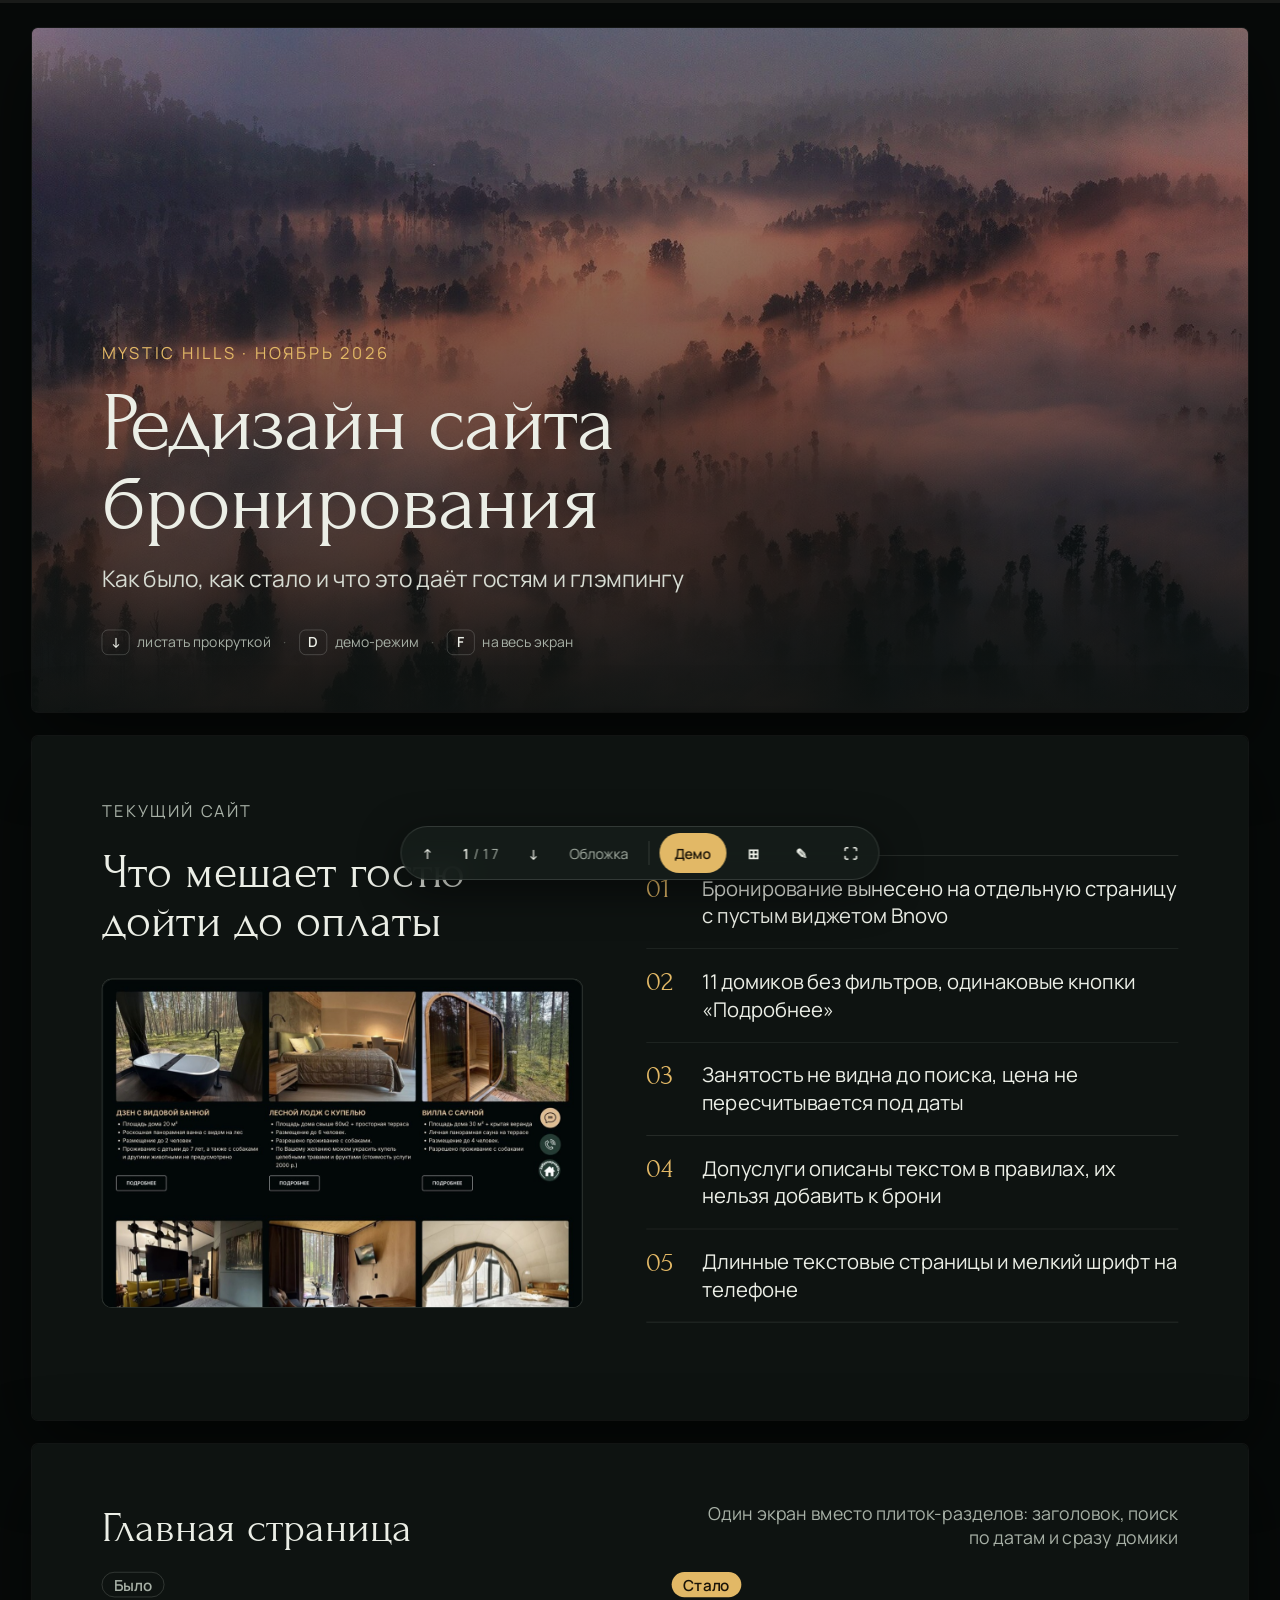
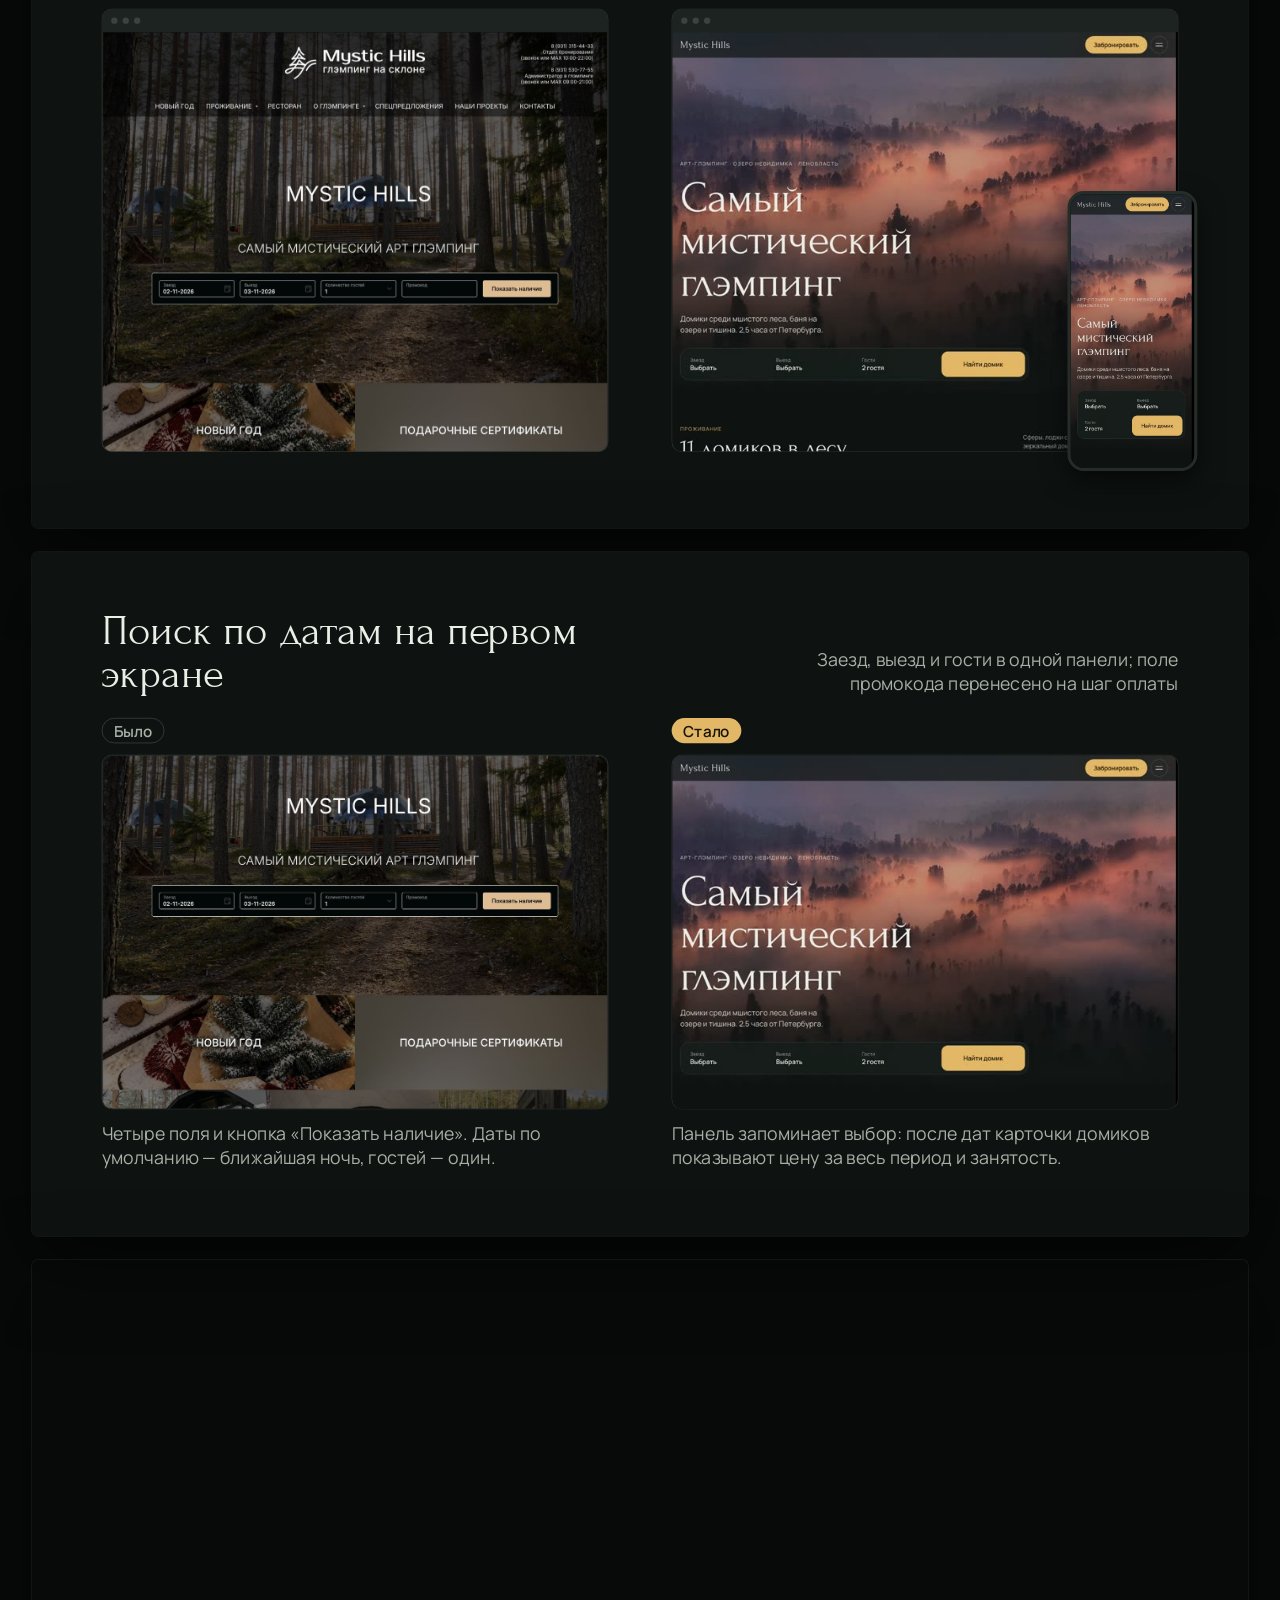
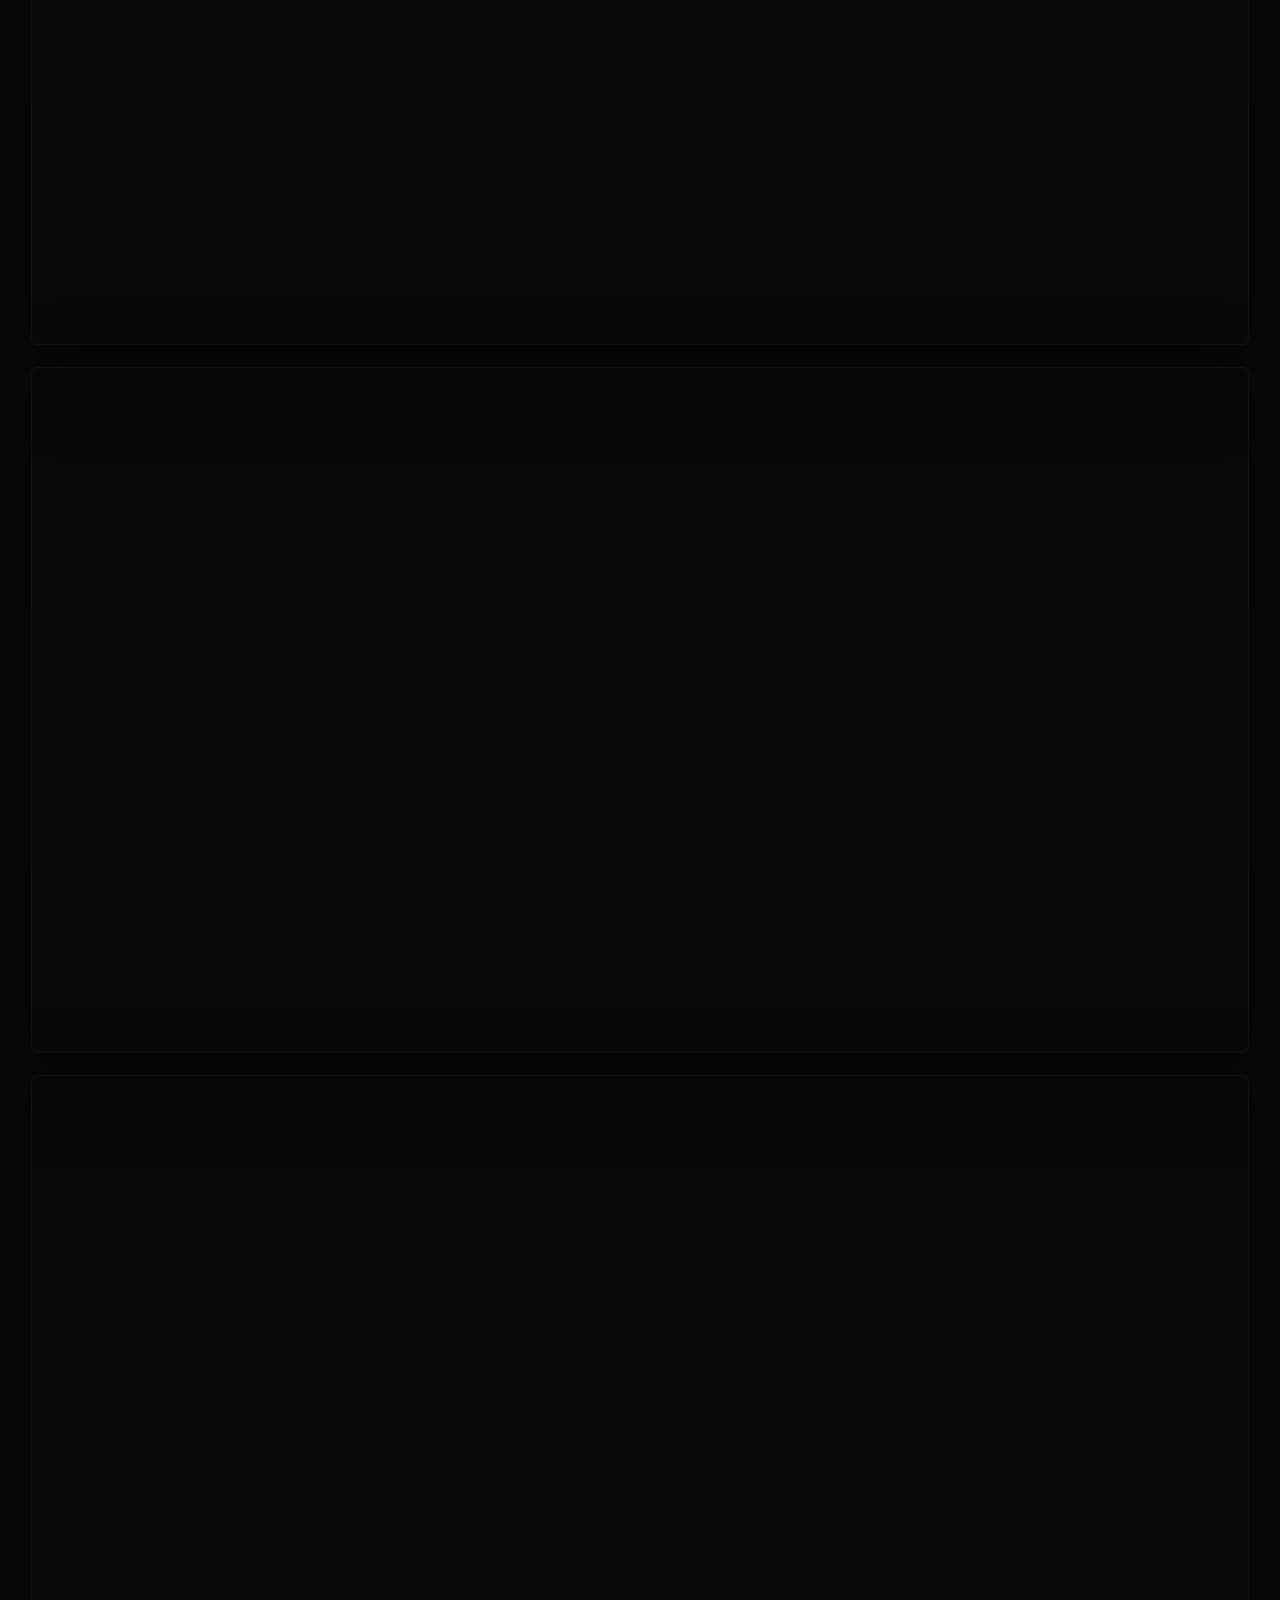
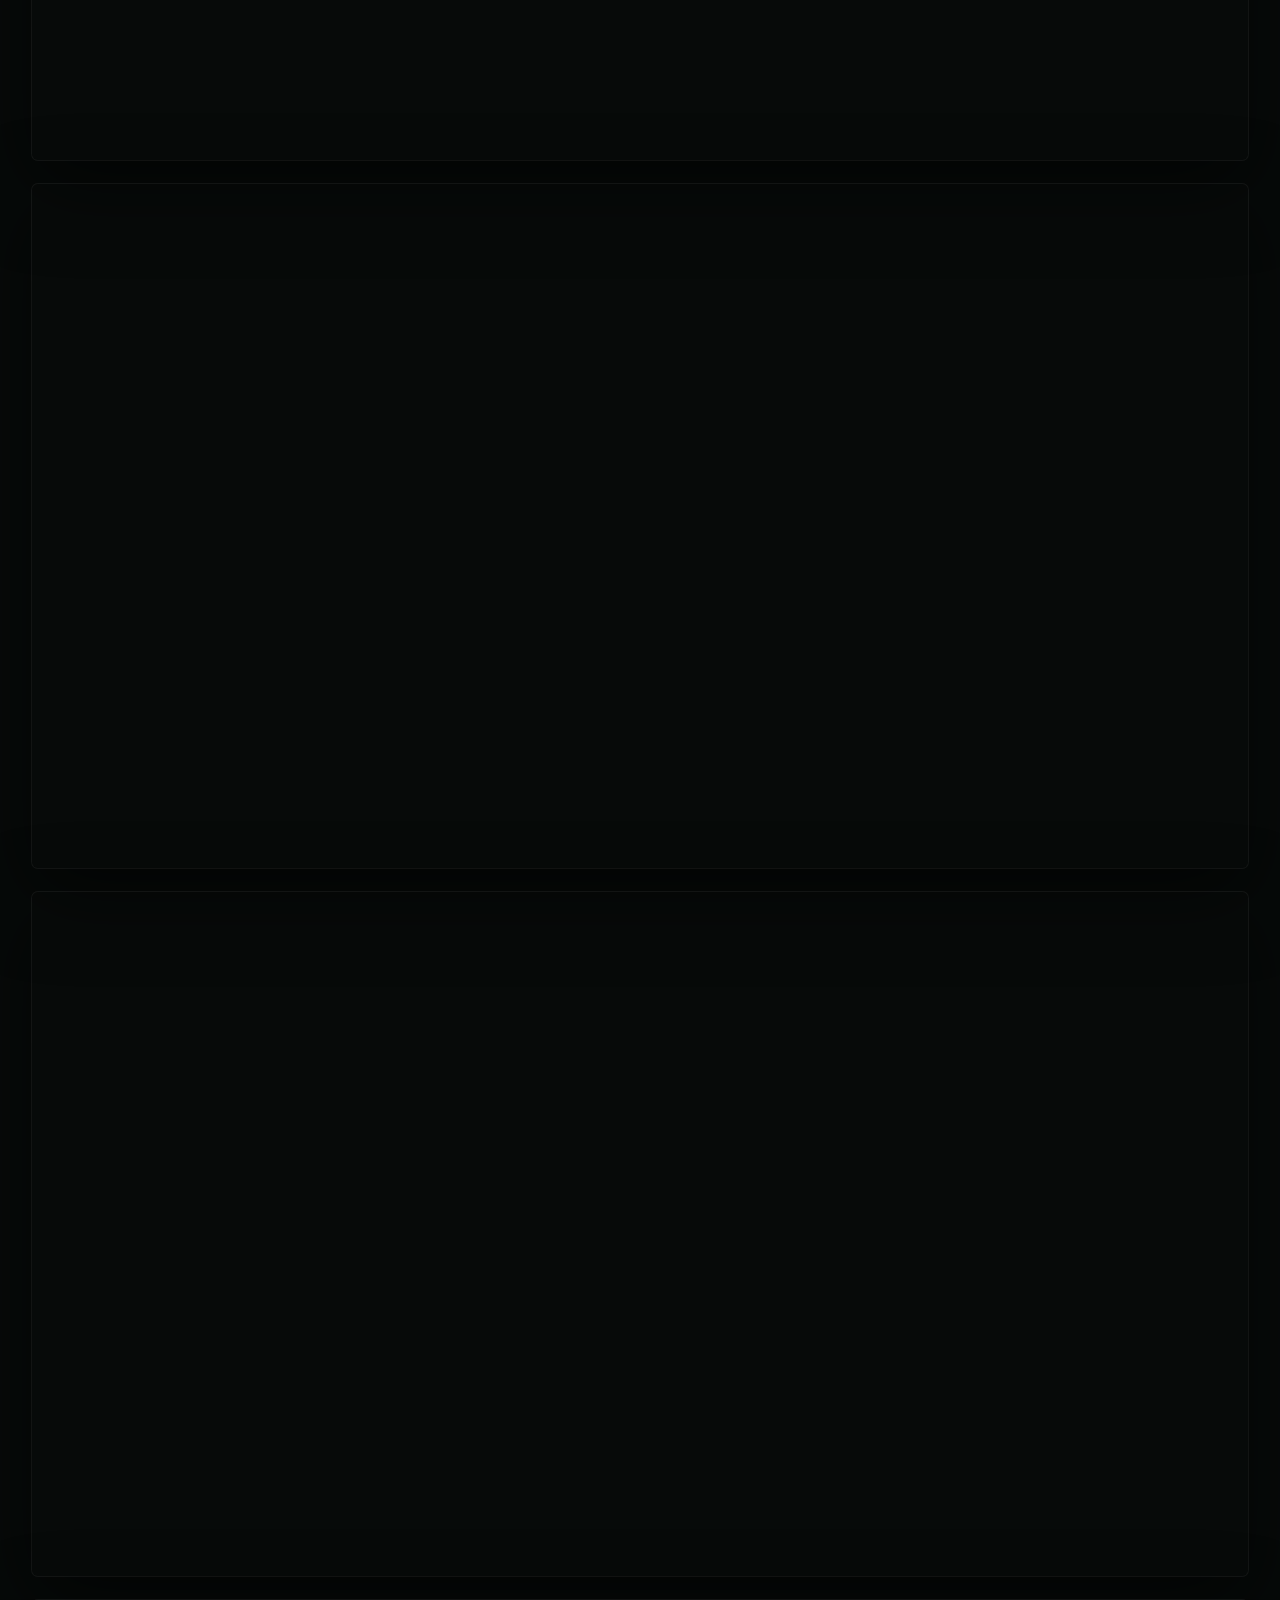
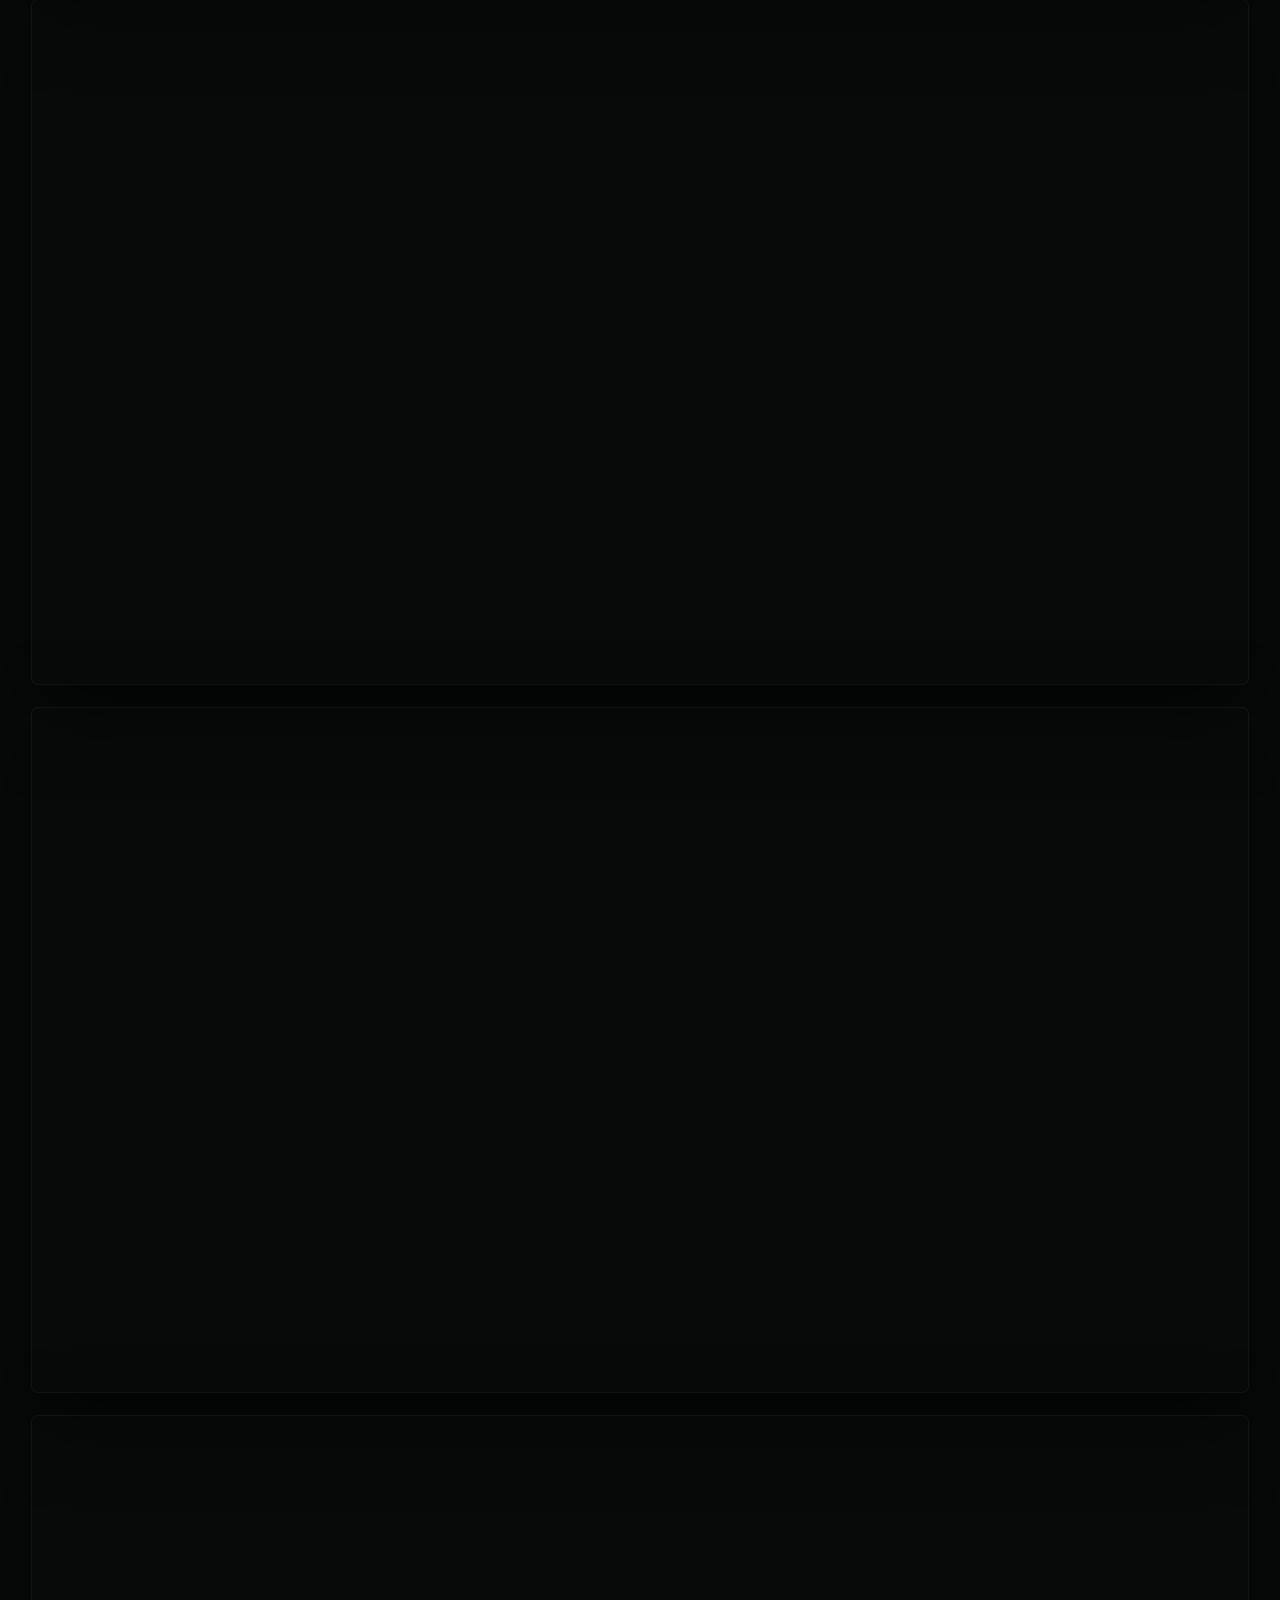
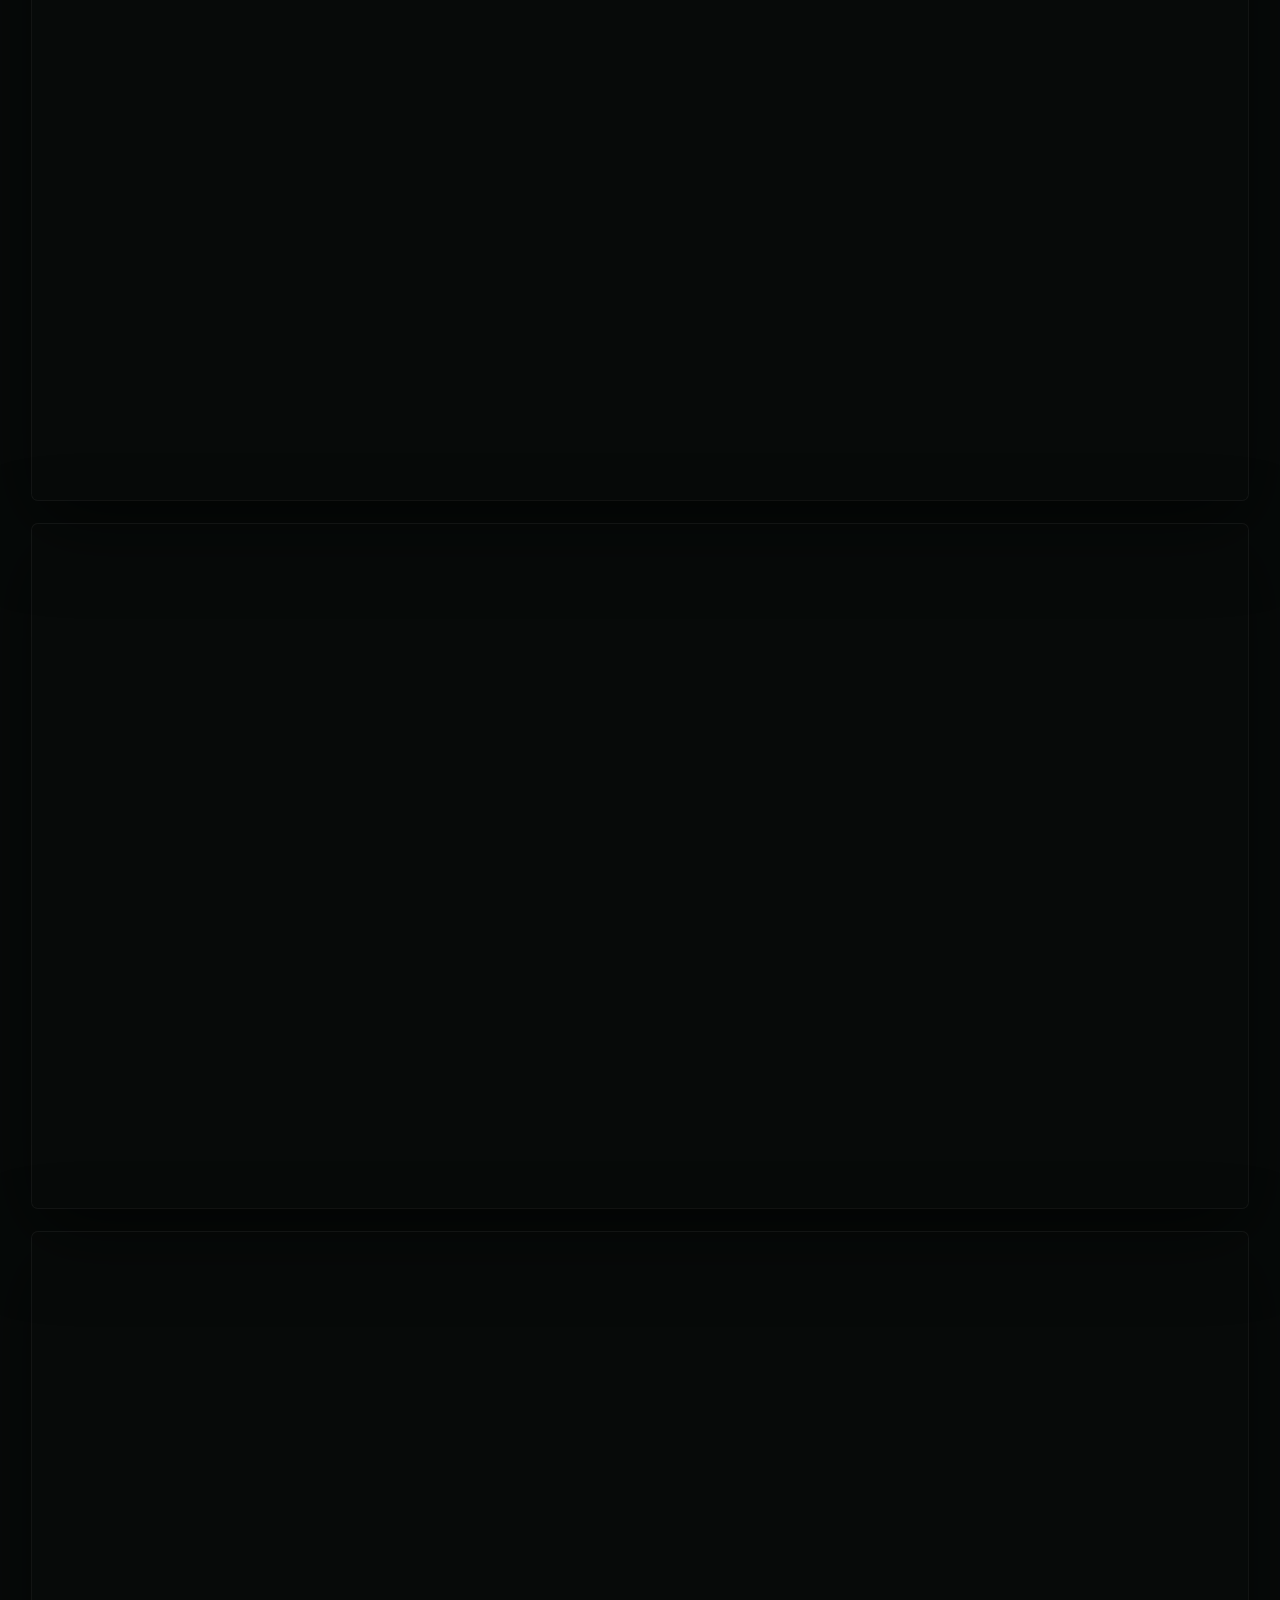
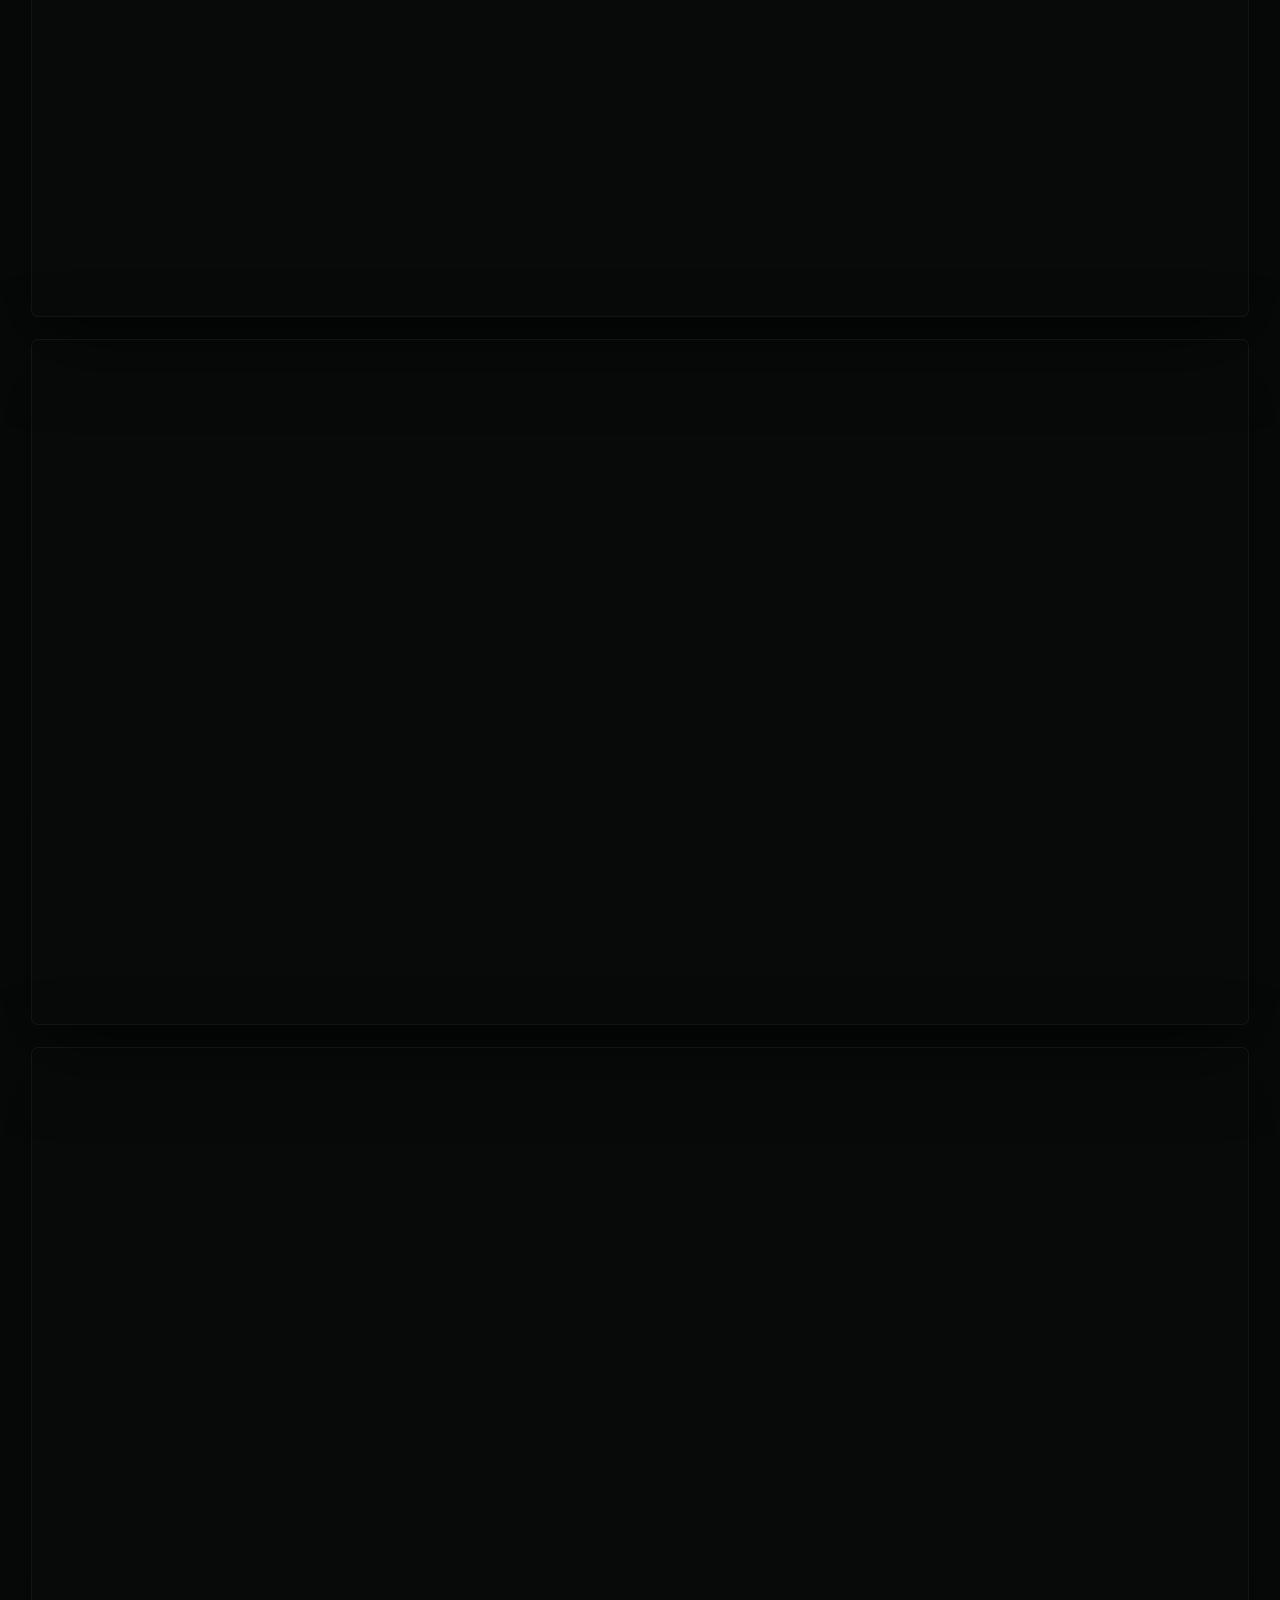
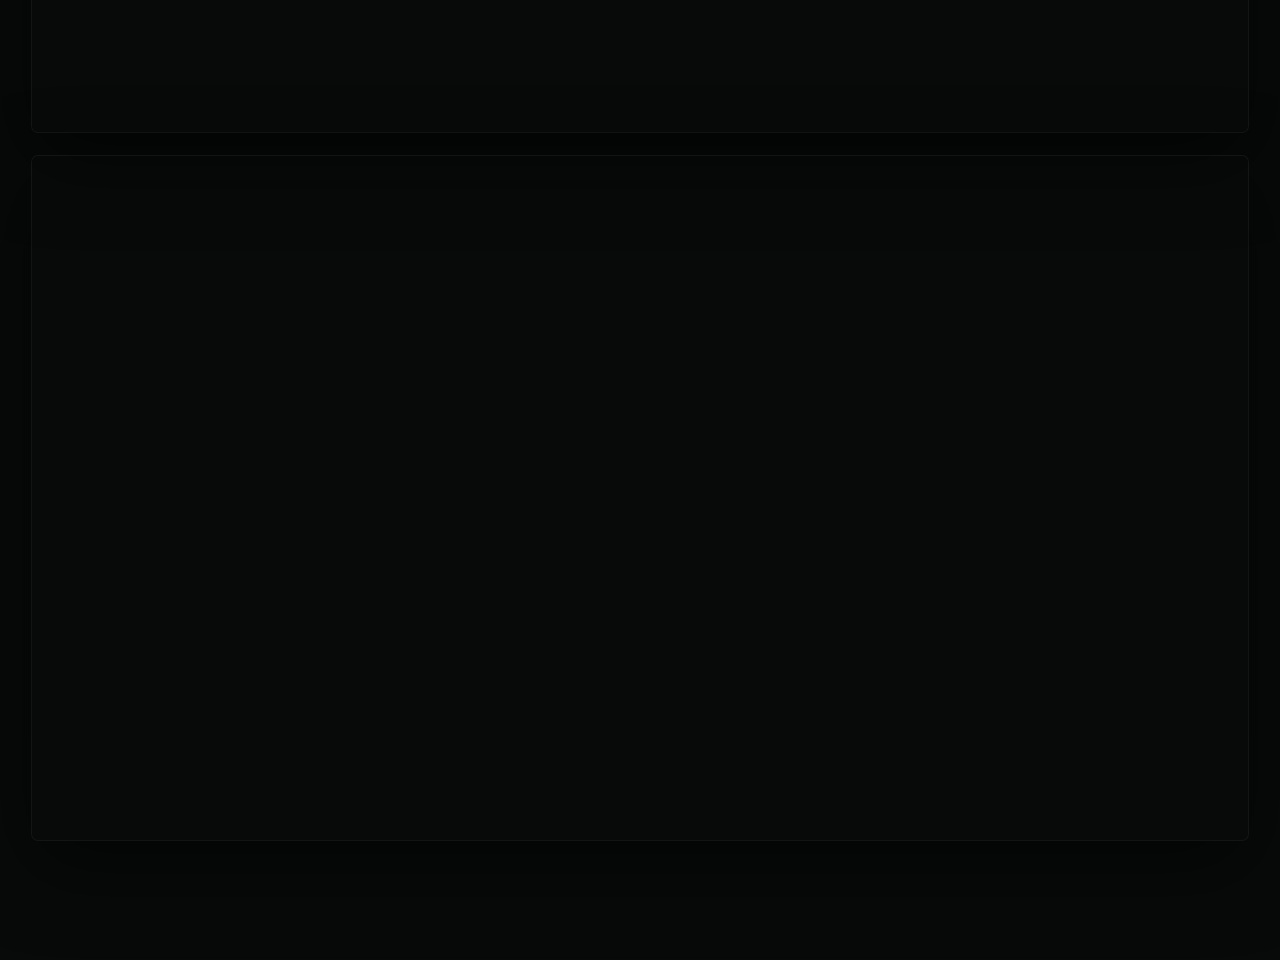
==== commit 1f5880a6: "Память на телефоне: лёгкие версии картинок через srcset, обрезка снимков старого сайта, content-visi" ====
--- a/index.html
+++ b/index.html
@@ -12,7 +12,7 @@
 <link rel="preconnect" href="https://fonts.googleapis.com">
 <link rel="preconnect" href="https://fonts.gstatic.com" crossorigin>
 <link rel="stylesheet" href="https://fonts.googleapis.com/css2?family=Forum&family=Manrope:wght@400;500;600;700&display=swap">
-<link rel="stylesheet" href="assets/css/deck.css?v=10">
+<link rel="stylesheet" href="assets/css/deck.css?v=11">
 </head>
 <body>
 
@@ -22,7 +22,7 @@
 
     <!-- 1 -->
     <section class="slide slide--cover" data-label="Обложка" data-notes="Редизайн сайта бронирования. Сравниваем текущий сайт и новый прототип, затем — преимущества и открытые вопросы.">
-      <img src="assets/img/hero.jpg" alt="" class="cover__img">
+      <img src="assets/img/hero-s.jpg" srcset="assets/img/hero-s.jpg 900w, assets/img/hero.jpg 1680w" sizes="100vw" alt="" class="cover__img">
       <div class="cover__shade"></div>
       <div class="cover__in">
         <div class="eyebrow-xl eyebrow-xl--acc">Mystic Hills · ноябрь 2026</div>
@@ -39,7 +39,7 @@
       <div class="col col--40">
         <div class="eyebrow-xl">Текущий сайт</div>
         <h2 class="t2 t2--lg">Что мешает гостю дойти до оплаты</h2>
-        <div class="frame frame--fixed"><img src="assets/img/old/old-prozhivanie.jpg" alt="Текущий каталог" class="shot" style="height:100%;object-position:0 6%"></div>
+        <div class="frame frame--fixed"><img src="assets/img/old/crop-0-s.jpg" srcset="assets/img/old/crop-0-s.jpg 600w, assets/img/old/crop-0.jpg 1200w" sizes="(max-width:1023px) 45vw, 620px" alt="Текущий каталог" class="shot" style="height:100%" loading="lazy" decoding="async"></div>
       </div>
       <ol class="nlist nlist--top">
         <li><span class="num">01</span><span>Бронирование вынесено на отдельную страницу с пустым виджетом Bnovo</span></li>
@@ -56,13 +56,13 @@
       <div class="two">
         <div class="col">
           <span class="pill pill--was">Было</span>
-          <div class="frame"><div class="frame__bar"><i></i><i></i><i></i></div><img src="assets/img/old/old-index.jpg" alt="Текущая главная" class="shot"></div>
+          <div class="frame"><div class="frame__bar"><i></i><i></i><i></i></div><img src="assets/img/old/crop-1-s.jpg" srcset="assets/img/old/crop-1-s.jpg 600w, assets/img/old/crop-1.jpg 1200w" sizes="(max-width:1023px) 45vw, 620px" alt="Текущая главная" class="shot" loading="lazy" decoding="async"></div>
         </div>
         <div class="col">
           <span class="pill pill--now">Стало</span>
           <div class="rel">
-            <div class="frame"><div class="frame__bar"><i></i><i></i><i></i></div><img class="shot-live web" src="assets/img/screens/home-w.jpg" alt="Новая главная" data-frame="demo.html" loading="lazy"></div>
-            <div class="phone phone--float"><img class="shot-live" src="assets/img/screens/home-p.jpg" alt="Новая главная, телефон" data-frame="demo.html" loading="lazy"></div>
+            <div class="frame"><div class="frame__bar"><i></i><i></i><i></i></div><img class="shot-live web" src="assets/img/screens/home-w-s.jpg" srcset="assets/img/screens/home-w-xs.jpg 640w, assets/img/screens/home-w-s.jpg 1280w, assets/img/screens/home-w.jpg 1920w" sizes="(max-width:1023px) 45vw, 620px" alt="Новая главная" data-frame="demo.html" loading="lazy" decoding="async"></div>
+            <div class="phone phone--float"><img class="shot-live" src="assets/img/screens/home-p-s.jpg" srcset="assets/img/screens/home-p-s.jpg 390w, assets/img/screens/home-p.jpg 585w" sizes="(max-width:1023px) 20vw, 330px" alt="Новая главная, телефон" data-frame="demo.html" loading="lazy" decoding="async"></div>
           </div>
         </div>
       </div>
@@ -74,12 +74,12 @@
       <div class="two">
         <div class="col">
           <span class="pill pill--was">Было</span>
-          <div class="frame frame--560"><img src="assets/img/old/old-index.jpg" alt="Текущий поиск" class="shot" style="height:100%;object-position:0 10%"></div>
+          <div class="frame frame--560"><img src="assets/img/old/crop-2-s.jpg" srcset="assets/img/old/crop-2-s.jpg 600w, assets/img/old/crop-2.jpg 1200w" sizes="(max-width:1023px) 45vw, 620px" alt="Текущий поиск" class="shot" style="height:100%" loading="lazy" decoding="async"></div>
           <p class="note">Четыре поля и кнопка «Показать наличие». Даты по умолчанию — ближайшая ночь, гостей — один.</p>
         </div>
         <div class="col">
           <span class="pill pill--now">Стало</span>
-          <div class="frame frame--560"><img class="shot-live web web--900" src="assets/img/screens/home-w900.jpg" alt="Новый поиск" data-frame="demo.html" loading="lazy"></div>
+          <div class="frame frame--560"><img class="shot-live web web--900" src="assets/img/screens/home-w900-s.jpg" srcset="assets/img/screens/home-w900-xs.jpg 640w, assets/img/screens/home-w900-s.jpg 1280w, assets/img/screens/home-w900.jpg 1920w" sizes="(max-width:1023px) 45vw, 620px" alt="Новый поиск" data-frame="demo.html" loading="lazy" decoding="async"></div>
           <p class="note">Панель запоминает выбор: после дат карточки домиков показывают цену за весь период и занятость.</p>
         </div>
       </div>
@@ -91,13 +91,13 @@
       <div class="two">
         <div class="col">
           <span class="pill pill--was">Было</span>
-          <div class="frame"><div class="frame__bar"><i></i><i></i><i></i></div><img src="assets/img/old/old-prozhivanie.jpg" alt="Текущий каталог" class="shot" style="object-position:0 4%"></div>
+          <div class="frame"><div class="frame__bar"><i></i><i></i><i></i></div><img src="assets/img/old/crop-3-s.jpg" srcset="assets/img/old/crop-3-s.jpg 600w, assets/img/old/crop-3.jpg 1200w" sizes="(max-width:1023px) 45vw, 620px" alt="Текущий каталог" class="shot" loading="lazy" decoding="async"></div>
         </div>
         <div class="col">
           <span class="pill pill--now">Стало</span>
           <div class="rel">
-            <div class="frame"><div class="frame__bar"><i></i><i></i><i></i></div><img class="shot-live web" src="assets/img/screens/scroll-houses-w.jpg" alt="Новый каталог" data-frame="demo.html?scroll=houses" loading="lazy"></div>
-            <div class="phone phone--float"><img class="shot-live" src="assets/img/screens/scroll-houses-p.jpg" alt="Новый каталог, телефон" data-frame="demo.html?scroll=houses" loading="lazy"></div>
+            <div class="frame"><div class="frame__bar"><i></i><i></i><i></i></div><img class="shot-live web" src="assets/img/screens/scroll-houses-w-s.jpg" srcset="assets/img/screens/scroll-houses-w-xs.jpg 640w, assets/img/screens/scroll-houses-w-s.jpg 1280w, assets/img/screens/scroll-houses-w.jpg 1920w" sizes="(max-width:1023px) 45vw, 620px" alt="Новый каталог" data-frame="demo.html?scroll=houses" loading="lazy" decoding="async"></div>
+            <div class="phone phone--float"><img class="shot-live" src="assets/img/screens/scroll-houses-p-s.jpg" srcset="assets/img/screens/scroll-houses-p-s.jpg 390w, assets/img/screens/scroll-houses-p.jpg 585w" sizes="(max-width:1023px) 20vw, 330px" alt="Новый каталог, телефон" data-frame="demo.html?scroll=houses" loading="lazy" decoding="async"></div>
           </div>
         </div>
       </div>
@@ -118,8 +118,8 @@
           <li>Для двоих / романтика</li>
         </ul>
       </div>
-      <div class="phone-wrap phone-wrap--pt"><div class="phone"><img class="shot-live" src="assets/img/screens/scroll-houses-p.jpg" alt="Быстрые фильтры" data-frame="demo.html?scroll=houses" loading="lazy"></div></div>
-      <div class="phone-wrap phone-wrap--pt"><div class="phone"><img class="shot-live" src="assets/img/screens/view-filters-p.jpg" alt="Панель фильтров" data-frame="demo.html?view=filters" loading="lazy"></div></div>
+      <div class="phone-wrap phone-wrap--pt"><div class="phone"><img class="shot-live" src="assets/img/screens/scroll-houses-p-s.jpg" srcset="assets/img/screens/scroll-houses-p-s.jpg 390w, assets/img/screens/scroll-houses-p.jpg 585w" sizes="(max-width:1023px) 20vw, 330px" alt="Быстрые фильтры" data-frame="demo.html?scroll=houses" loading="lazy" decoding="async"></div></div>
+      <div class="phone-wrap phone-wrap--pt"><div class="phone"><img class="shot-live" src="assets/img/screens/view-filters-p-s.jpg" srcset="assets/img/screens/view-filters-p-s.jpg 390w, assets/img/screens/view-filters-p.jpg 585w" sizes="(max-width:1023px) 20vw, 330px" alt="Панель фильтров" data-frame="demo.html?view=filters" loading="lazy" decoding="async"></div></div>
     </section>
 
     <!-- 7 -->
@@ -128,15 +128,15 @@
       <div class="grid-1-2p">
         <div class="col">
           <span class="pill pill--was">Было</span>
-          <div class="frame"><img src="assets/img/old/old-sfera.jpg" alt="Текущая страница Сферы" class="shot" style="height:100%"></div>
-        </div>
-        <div class="col">
-          <span class="pill pill--now">Стало</span>
-          <div class="phone-wrap"><div class="phone"><img class="shot-live" src="assets/img/screens/view-house-house-sfera-p.jpg" alt="Сфера" data-frame="demo.html?view=house&amp;house=sfera" loading="lazy"></div></div>
+          <div class="frame"><img src="assets/img/old/crop-4-s.jpg" srcset="assets/img/old/crop-4-s.jpg 600w, assets/img/old/crop-4.jpg 1200w" sizes="(max-width:1023px) 45vw, 620px" alt="Текущая страница Сферы" class="shot" style="height:100%" loading="lazy" decoding="async"></div>
+        </div>
+        <div class="col">
+          <span class="pill pill--now">Стало</span>
+          <div class="phone-wrap"><div class="phone"><img class="shot-live" src="assets/img/screens/view-house-house-sfera-p-s.jpg" srcset="assets/img/screens/view-house-house-sfera-p-s.jpg 390w, assets/img/screens/view-house-house-sfera-p.jpg 585w" sizes="(max-width:1023px) 20vw, 330px" alt="Сфера" data-frame="demo.html?view=house&amp;house=sfera" loading="lazy" decoding="async"></div></div>
         </div>
         <div class="col">
           <span class="pill pill--ghost"></span>
-          <div class="phone-wrap"><div class="phone"><img class="shot-live" src="assets/img/screens/view-house-house-lodzh-dates-1-p.jpg" alt="Лодж с датами" data-frame="demo.html?view=house&amp;house=lodzh&amp;dates=1" loading="lazy"></div></div>
+          <div class="phone-wrap"><div class="phone"><img class="shot-live" src="assets/img/screens/view-house-house-lodzh-dates-1-p-s.jpg" srcset="assets/img/screens/view-house-house-lodzh-dates-1-p-s.jpg 390w, assets/img/screens/view-house-house-lodzh-dates-1-p.jpg 585w" sizes="(max-width:1023px) 20vw, 330px" alt="Лодж с датами" data-frame="demo.html?view=house&amp;house=lodzh&amp;dates=1" loading="lazy" decoding="async"></div></div>
         </div>
       </div>
     </section>
@@ -154,15 +154,15 @@
           <li>Данные о занятости — из Bnovo после интеграции</li>
         </ul>
       </div>
-      <div class="phone-wrap phone-wrap--pt"><div class="phone"><img class="shot-live" src="assets/img/screens/view-booking-step-0-house-sfera-kupel-p.jpg" alt="Шаг 1 — даты" data-frame="demo.html?view=booking&amp;step=0&amp;house=sfera-kupel" loading="lazy"></div></div>
-      <div class="phone-wrap phone-wrap--pt"><div class="phone"><img class="shot-live" src="assets/img/screens/view-booking-step-1-dates-1-p.jpg" alt="Шаг 2 — домик" data-frame="demo.html?view=booking&amp;step=1&amp;dates=1" loading="lazy"></div></div>
+      <div class="phone-wrap phone-wrap--pt"><div class="phone"><img class="shot-live" src="assets/img/screens/view-booking-step-0-house-sfera-kupel-p-s.jpg" srcset="assets/img/screens/view-booking-step-0-house-sfera-kupel-p-s.jpg 390w, assets/img/screens/view-booking-step-0-house-sfera-kupel-p.jpg 585w" sizes="(max-width:1023px) 20vw, 330px" alt="Шаг 1 — даты" data-frame="demo.html?view=booking&amp;step=0&amp;house=sfera-kupel" loading="lazy" decoding="async"></div></div>
+      <div class="phone-wrap phone-wrap--pt"><div class="phone"><img class="shot-live" src="assets/img/screens/view-booking-step-1-dates-1-p-s.jpg" srcset="assets/img/screens/view-booking-step-1-dates-1-p-s.jpg 390w, assets/img/screens/view-booking-step-1-dates-1-p.jpg 585w" sizes="(max-width:1023px) 20vw, 330px" alt="Шаг 2 — домик" data-frame="demo.html?view=booking&amp;step=1&amp;dates=1" loading="lazy" decoding="async"></div></div>
     </section>
 
     <!-- 9 -->
     <section class="slide slide--pad slide--grid1-640" data-label="Бронирование: было" data-notes="Сейчас страница бронирования — заголовок, текст о тарифе и пустой виджет. Выбор домика, гостей и оплата происходят уже на стороне Bnovo.">
       <div class="col">
         <span class="pill pill--was">Было</span>
-        <div class="frame frame--800"><div class="frame__bar"><i></i><i></i><i></i></div><img src="assets/img/old/old-booking.jpg" alt="Текущая страница бронирования" class="shot shot--764"></div>
+        <div class="frame frame--800"><div class="frame__bar"><i></i><i></i><i></i></div><img src="assets/img/old/crop-5-s.jpg" srcset="assets/img/old/crop-5-s.jpg 600w, assets/img/old/crop-5.jpg 1200w" sizes="(max-width:1023px) 45vw, 620px" alt="Текущая страница бронирования" class="shot shot--764" loading="lazy" decoding="async"></div>
       </div>
       <div class="col col--36" style="padding-top:58px">
         <h2 class="t2">Бронирование: как сейчас</h2>
@@ -182,10 +182,10 @@
         <p class="lead lead--620">Даты · Домик · Гости · Дополнения · Оплата. Итоговая сумма пересчитывается на каждом шаге</p>
       </div>
       <div class="phones4">
-        <div class="col col--16"><div class="cap">Шаг 3 · Гости</div><div class="phone-wrap"><div class="phone"><img class="shot-live" src="assets/img/screens/view-booking-step-2-house-sfera-kupel-dates-1-p.jpg" alt="Шаг 3 — гости" data-frame="demo.html?view=booking&amp;step=2&amp;house=sfera-kupel&amp;dates=1" loading="lazy"></div></div></div>
-        <div class="col col--16"><div class="cap">Шаг 4 · Дополнения</div><div class="phone-wrap"><div class="phone"><img class="shot-live" src="assets/img/screens/view-booking-step-3-house-sfera-kupel-dates-1-extras-1-p.jpg" alt="Шаг 4 — дополнения" data-frame="demo.html?view=booking&amp;step=3&amp;house=sfera-kupel&amp;dates=1&amp;extras=1" loading="lazy"></div></div></div>
-        <div class="col col--16"><div class="cap">Шаг 5 · Оплата</div><div class="phone-wrap"><div class="phone"><img class="shot-live" src="assets/img/screens/view-booking-step-4-house-sfera-kupel-dates-1-extras-1-name-1-p.jpg" alt="Шаг 5 — оплата" data-frame="demo.html?view=booking&amp;step=4&amp;house=sfera-kupel&amp;dates=1&amp;extras=1&amp;name=1" loading="lazy"></div></div></div>
-        <div class="col col--16"><div class="cap">Подтверждение</div><div class="phone-wrap"><div class="phone"><img class="shot-live" src="assets/img/screens/view-booking-step-5-house-sfera-kupel-dates-1-extras-1-name-1-no-1-p.jpg" alt="Подтверждение" data-frame="demo.html?view=booking&amp;step=5&amp;house=sfera-kupel&amp;dates=1&amp;extras=1&amp;name=1&amp;no=1" loading="lazy"></div></div></div>
+        <div class="col col--16"><div class="cap">Шаг 3 · Гости</div><div class="phone-wrap"><div class="phone"><img class="shot-live" src="assets/img/screens/view-booking-step-2-house-sfera-kupel-dates-1-p-s.jpg" srcset="assets/img/screens/view-booking-step-2-house-sfera-kupel-dates-1-p-s.jpg 390w, assets/img/screens/view-booking-step-2-house-sfera-kupel-dates-1-p.jpg 585w" sizes="(max-width:1023px) 20vw, 330px" alt="Шаг 3 — гости" data-frame="demo.html?view=booking&amp;step=2&amp;house=sfera-kupel&amp;dates=1" loading="lazy" decoding="async"></div></div></div>
+        <div class="col col--16"><div class="cap">Шаг 4 · Дополнения</div><div class="phone-wrap"><div class="phone"><img class="shot-live" src="assets/img/screens/view-booking-step-3-house-sfera-kupel-dates-1-extras-1-p-s.jpg" srcset="assets/img/screens/view-booking-step-3-house-sfera-kupel-dates-1-extras-1-p-s.jpg 390w, assets/img/screens/view-booking-step-3-house-sfera-kupel-dates-1-extras-1-p.jpg 585w" sizes="(max-width:1023px) 20vw, 330px" alt="Шаг 4 — дополнения" data-frame="demo.html?view=booking&amp;step=3&amp;house=sfera-kupel&amp;dates=1&amp;extras=1" loading="lazy" decoding="async"></div></div></div>
+        <div class="col col--16"><div class="cap">Шаг 5 · Оплата</div><div class="phone-wrap"><div class="phone"><img class="shot-live" src="assets/img/screens/view-booking-step-4-house-sfera-kupel-dates-1-extras-1-name-1-p-s.jpg" srcset="assets/img/screens/view-booking-step-4-house-sfera-kupel-dates-1-extras-1-name-1-p-s.jpg 390w, assets/img/screens/view-booking-step-4-house-sfera-kupel-dates-1-extras-1-name-1-p.jpg 585w" sizes="(max-width:1023px) 20vw, 330px" alt="Шаг 5 — оплата" data-frame="demo.html?view=booking&amp;step=4&amp;house=sfera-kupel&amp;dates=1&amp;extras=1&amp;name=1" loading="lazy" decoding="async"></div></div></div>
+        <div class="col col--16"><div class="cap">Подтверждение</div><div class="phone-wrap"><div class="phone"><img class="shot-live" src="assets/img/screens/view-booking-step-5-house-sfera-kupel-dates-1-extras-1-name-1-no-1-p-s.jpg" srcset="assets/img/screens/view-booking-step-5-house-sfera-kupel-dates-1-extras-1-name-1-no-1-p-s.jpg 390w, assets/img/screens/view-booking-step-5-house-sfera-kupel-dates-1-extras-1-name-1-no-1-p.jpg 585w" sizes="(max-width:1023px) 20vw, 330px" alt="Подтверждение" data-frame="demo.html?view=booking&amp;step=5&amp;house=sfera-kupel&amp;dates=1&amp;extras=1&amp;name=1&amp;no=1" loading="lazy" decoding="async"></div></div></div>
       </div>
     </section>
 
@@ -205,15 +205,15 @@
         </div>
         <p class="note">Цены — с текущего сайта, уточняются перед запуском.</p>
       </div>
-      <div class="phone-wrap phone-wrap--pt"><div class="phone"><img class="shot-live" src="assets/img/screens/view-booking-step-3-house-lodzh-dates-1-extras-1-p.jpg" alt="Дополнения" data-frame="demo.html?view=booking&amp;step=3&amp;house=lodzh&amp;dates=1&amp;extras=1" loading="lazy"></div></div>
+      <div class="phone-wrap phone-wrap--pt"><div class="phone"><img class="shot-live" src="assets/img/screens/view-booking-step-3-house-lodzh-dates-1-extras-1-p-s.jpg" srcset="assets/img/screens/view-booking-step-3-house-lodzh-dates-1-extras-1-p-s.jpg 390w, assets/img/screens/view-booking-step-3-house-lodzh-dates-1-extras-1-p.jpg 585w" sizes="(max-width:1023px) 20vw, 330px" alt="Дополнения" data-frame="demo.html?view=booking&amp;step=3&amp;house=lodzh&amp;dates=1&amp;extras=1" loading="lazy" decoding="async"></div></div>
     </section>
 
     <!-- 12 -->
     <section class="slide slide--pad" data-label="Баня" data-notes="Баня на старом сайте — страница правил без фото и цены. Теперь это раздел главной: фото, время, стоимость и кнопка в бронь.">
       <div class="head"><h2 class="t2">Баня на озере</h2><p class="lead">Фото, часы работы и цена на одном экране; правила — отдельной ссылкой</p></div>
       <div class="two">
-        <div class="col"><span class="pill pill--was">Было</span><div class="frame"><div class="frame__bar"><i></i><i></i><i></i></div><img src="assets/img/old/old-banya.jpg" alt="Текущая страница бани" class="shot"></div></div>
-        <div class="col"><span class="pill pill--now">Стало</span><div class="frame"><div class="frame__bar"><i></i><i></i><i></i></div><img class="shot-live web" src="assets/img/screens/scroll-banya-w.jpg" alt="Баня" data-frame="demo.html?scroll=banya" loading="lazy"></div></div>
+        <div class="col"><span class="pill pill--was">Было</span><div class="frame"><div class="frame__bar"><i></i><i></i><i></i></div><img src="assets/img/old/crop-6-s.jpg" srcset="assets/img/old/crop-6-s.jpg 600w, assets/img/old/crop-6.jpg 1200w" sizes="(max-width:1023px) 45vw, 620px" alt="Текущая страница бани" class="shot" loading="lazy" decoding="async"></div></div>
+        <div class="col"><span class="pill pill--now">Стало</span><div class="frame"><div class="frame__bar"><i></i><i></i><i></i></div><img class="shot-live web" src="assets/img/screens/scroll-banya-w-s.jpg" srcset="assets/img/screens/scroll-banya-w-xs.jpg 640w, assets/img/screens/scroll-banya-w-s.jpg 1280w, assets/img/screens/scroll-banya-w.jpg 1920w" sizes="(max-width:1023px) 45vw, 620px" alt="Баня" data-frame="demo.html?scroll=banya" loading="lazy" decoding="async"></div></div>
       </div>
     </section>
 
@@ -221,12 +221,12 @@
     <section class="slide slide--pad" data-label="Ресторан" data-notes="Ресторан: вместо длинной страницы с галереей — компактный блок с режимом, завтраками, доставкой в домик и ссылкой на меню.">
       <div class="head"><h2 class="t2">Ресторан</h2><p class="lead">Режим работы, завтраки и доставка в домик — цифрами, а не абзацами</p></div>
       <div class="two">
-        <div class="col"><span class="pill pill--was">Было</span><div class="frame"><div class="frame__bar"><i></i><i></i><i></i></div><img src="assets/img/old/old-cafe.jpg" alt="Текущая страница ресторана" class="shot" style="object-position:0 12%"></div></div>
+        <div class="col"><span class="pill pill--was">Было</span><div class="frame"><div class="frame__bar"><i></i><i></i><i></i></div><img src="assets/img/old/crop-7-s.jpg" srcset="assets/img/old/crop-7-s.jpg 600w, assets/img/old/crop-7.jpg 1200w" sizes="(max-width:1023px) 45vw, 620px" alt="Текущая страница ресторана" class="shot" loading="lazy" decoding="async"></div></div>
         <div class="col">
           <span class="pill pill--now">Стало</span>
           <div class="rel">
-            <div class="frame"><div class="frame__bar"><i></i><i></i><i></i></div><img class="shot-live web" src="assets/img/screens/scroll-cafe-w.jpg" alt="Ресторан" data-frame="demo.html?scroll=cafe" loading="lazy"></div>
-            <div class="phone phone--float"><img class="shot-live" src="assets/img/screens/scroll-cafe-p.jpg" alt="Ресторан, телефон" data-frame="demo.html?scroll=cafe" loading="lazy"></div>
+            <div class="frame"><div class="frame__bar"><i></i><i></i><i></i></div><img class="shot-live web" src="assets/img/screens/scroll-cafe-w-s.jpg" srcset="assets/img/screens/scroll-cafe-w-xs.jpg 640w, assets/img/screens/scroll-cafe-w-s.jpg 1280w, assets/img/screens/scroll-cafe-w.jpg 1920w" sizes="(max-width:1023px) 45vw, 620px" alt="Ресторан" data-frame="demo.html?scroll=cafe" loading="lazy" decoding="async"></div>
+            <div class="phone phone--float"><img class="shot-live" src="assets/img/screens/scroll-cafe-p-s.jpg" srcset="assets/img/screens/scroll-cafe-p-s.jpg 390w, assets/img/screens/scroll-cafe-p.jpg 585w" sizes="(max-width:1023px) 20vw, 330px" alt="Ресторан, телефон" data-frame="demo.html?scroll=cafe" loading="lazy" decoding="async"></div>
           </div>
         </div>
       </div>
@@ -236,8 +236,8 @@
     <section class="slide slide--pad" data-label="Контакты" data-notes="Блок «Как добраться» на старом сайте повторяется на каждой странице вместе с реквизитами. Теперь — один раздел с маршрутом, телефонами и мессенджерами.">
       <div class="head"><h2 class="t2">Контакты и как добраться</h2><p class="lead">Маршрут, телефоны и мессенджеры в одном блоке; реквизиты — в подвале</p></div>
       <div class="two">
-        <div class="col"><span class="pill pill--was">Было</span><div class="frame"><div class="frame__bar"><i></i><i></i><i></i></div><img src="assets/img/old/old-index.jpg" alt="Текущий блок контактов" class="shot" style="object-position:0 62%"></div></div>
-        <div class="col"><span class="pill pill--now">Стало</span><div class="frame"><div class="frame__bar"><i></i><i></i><i></i></div><img class="shot-live web" src="assets/img/screens/scroll-contacts-w.jpg" alt="Контакты" data-frame="demo.html?scroll=contacts" loading="lazy"></div></div>
+        <div class="col"><span class="pill pill--was">Было</span><div class="frame"><div class="frame__bar"><i></i><i></i><i></i></div><img src="assets/img/old/crop-8-s.jpg" srcset="assets/img/old/crop-8-s.jpg 600w, assets/img/old/crop-8.jpg 1200w" sizes="(max-width:1023px) 45vw, 620px" alt="Текущий блок контактов" class="shot" loading="lazy" decoding="async"></div></div>
+        <div class="col"><span class="pill pill--now">Стало</span><div class="frame"><div class="frame__bar"><i></i><i></i><i></i></div><img class="shot-live web" src="assets/img/screens/scroll-contacts-w-s.jpg" srcset="assets/img/screens/scroll-contacts-w-xs.jpg 640w, assets/img/screens/scroll-contacts-w-s.jpg 1280w, assets/img/screens/scroll-contacts-w.jpg 1920w" sizes="(max-width:1023px) 45vw, 620px" alt="Контакты" data-frame="demo.html?scroll=contacts" loading="lazy" decoding="async"></div></div>
       </div>
     </section>
 
@@ -245,10 +245,10 @@
     <section class="slide slide--pad" data-label="Мобильная версия" data-notes="Весь путь гостя проходится на телефоне: главная, каталог, домик, оплата. Кнопки не меньше 44 пикселей, итог брони всегда внизу экрана.">
       <div class="head"><h2 class="t2">Мобильная версия как основа</h2><p class="lead lead--700">Весь путь от главной до оплаты проходится одной рукой</p></div>
       <div class="phones4">
-        <div class="col col--16"><div class="cap">Главная</div><div class="phone-wrap"><div class="phone"><img class="shot-live" src="assets/img/screens/home-p.jpg" alt="Главная" data-frame="demo.html" loading="lazy"></div></div></div>
-        <div class="col col--16"><div class="cap">Меню</div><div class="phone-wrap"><div class="phone"><img class="shot-live" src="assets/img/screens/view-menu-p.jpg" alt="Меню" data-frame="demo.html?view=menu" loading="lazy"></div></div></div>
-        <div class="col col--16"><div class="cap">Домик</div><div class="phone-wrap"><div class="phone"><img class="shot-live" src="assets/img/screens/view-house-house-dzen-dates-1-p.jpg" alt="Домик" data-frame="demo.html?view=house&amp;house=dzen&amp;dates=1" loading="lazy"></div></div></div>
-        <div class="col col--16"><div class="cap">Оплата</div><div class="phone-wrap"><div class="phone"><img class="shot-live" src="assets/img/screens/view-booking-step-4-house-dzen-dates-1-name-1-p.jpg" alt="Оплата" data-frame="demo.html?view=booking&amp;step=4&amp;house=dzen&amp;dates=1&amp;name=1" loading="lazy"></div></div></div>
+        <div class="col col--16"><div class="cap">Главная</div><div class="phone-wrap"><div class="phone"><img class="shot-live" src="assets/img/screens/home-p-s.jpg" srcset="assets/img/screens/home-p-s.jpg 390w, assets/img/screens/home-p.jpg 585w" sizes="(max-width:1023px) 20vw, 330px" alt="Главная" data-frame="demo.html" loading="lazy" decoding="async"></div></div></div>
+        <div class="col col--16"><div class="cap">Меню</div><div class="phone-wrap"><div class="phone"><img class="shot-live" src="assets/img/screens/view-menu-p-s.jpg" srcset="assets/img/screens/view-menu-p-s.jpg 390w, assets/img/screens/view-menu-p.jpg 585w" sizes="(max-width:1023px) 20vw, 330px" alt="Меню" data-frame="demo.html?view=menu" loading="lazy" decoding="async"></div></div></div>
+        <div class="col col--16"><div class="cap">Домик</div><div class="phone-wrap"><div class="phone"><img class="shot-live" src="assets/img/screens/view-house-house-dzen-dates-1-p-s.jpg" srcset="assets/img/screens/view-house-house-dzen-dates-1-p-s.jpg 390w, assets/img/screens/view-house-house-dzen-dates-1-p.jpg 585w" sizes="(max-width:1023px) 20vw, 330px" alt="Домик" data-frame="demo.html?view=house&amp;house=dzen&amp;dates=1" loading="lazy" decoding="async"></div></div></div>
+        <div class="col col--16"><div class="cap">Оплата</div><div class="phone-wrap"><div class="phone"><img class="shot-live" src="assets/img/screens/view-booking-step-4-house-dzen-dates-1-name-1-p-s.jpg" srcset="assets/img/screens/view-booking-step-4-house-dzen-dates-1-name-1-p-s.jpg 390w, assets/img/screens/view-booking-step-4-house-dzen-dates-1-name-1-p.jpg 585w" sizes="(max-width:1023px) 20vw, 330px" alt="Оплата" data-frame="demo.html?view=booking&amp;step=4&amp;house=dzen&amp;dates=1&amp;name=1" loading="lazy" decoding="async"></div></div></div>
       </div>
     </section>
 
@@ -338,6 +338,6 @@
 </div>
 
 
-<script src="assets/js/deck.js?v=10"></script>
+<script src="assets/js/deck.js?v=11"></script>
 </body>
 </html>
--- a/assets/css/deck.css
+++ b/assets/css/deck.css
@@ -15,7 +15,7 @@
 .slide img{-webkit-user-drag:none;user-drag:none}
 .doc{--s:1;display:flex;flex-direction:column;align-items:center;gap:24px;padding:28px 0 120px}
 @media (max-width:720px){.doc{gap:12px;padding:12px 0 100px}}
-.page{position:relative;flex:none;width:calc(1920px * var(--s));height:calc(1080px * var(--s));border-radius:6px;overflow:hidden;box-shadow:0 0 0 1px rgba(235,238,230,0.06),0 24px 80px rgba(0,0,0,0.5)}
+.page{content-visibility:auto;position:relative;flex:none;width:calc(1920px * var(--s));height:calc(1080px * var(--s));border-radius:6px;overflow:hidden;box-shadow:0 0 0 1px rgba(235,238,230,0.06),0 24px 80px rgba(0,0,0,0.5)}
 .page .slide{position:absolute;top:0;left:0;transform:scale(var(--s));transform-origin:top left}
 .slide{width:1920px;height:1080px;background:var(--slide);color:var(--fg);overflow:hidden}
 .slide--pad{padding:90px 110px 80px;display:flex;flex-direction:column;gap:36px}
